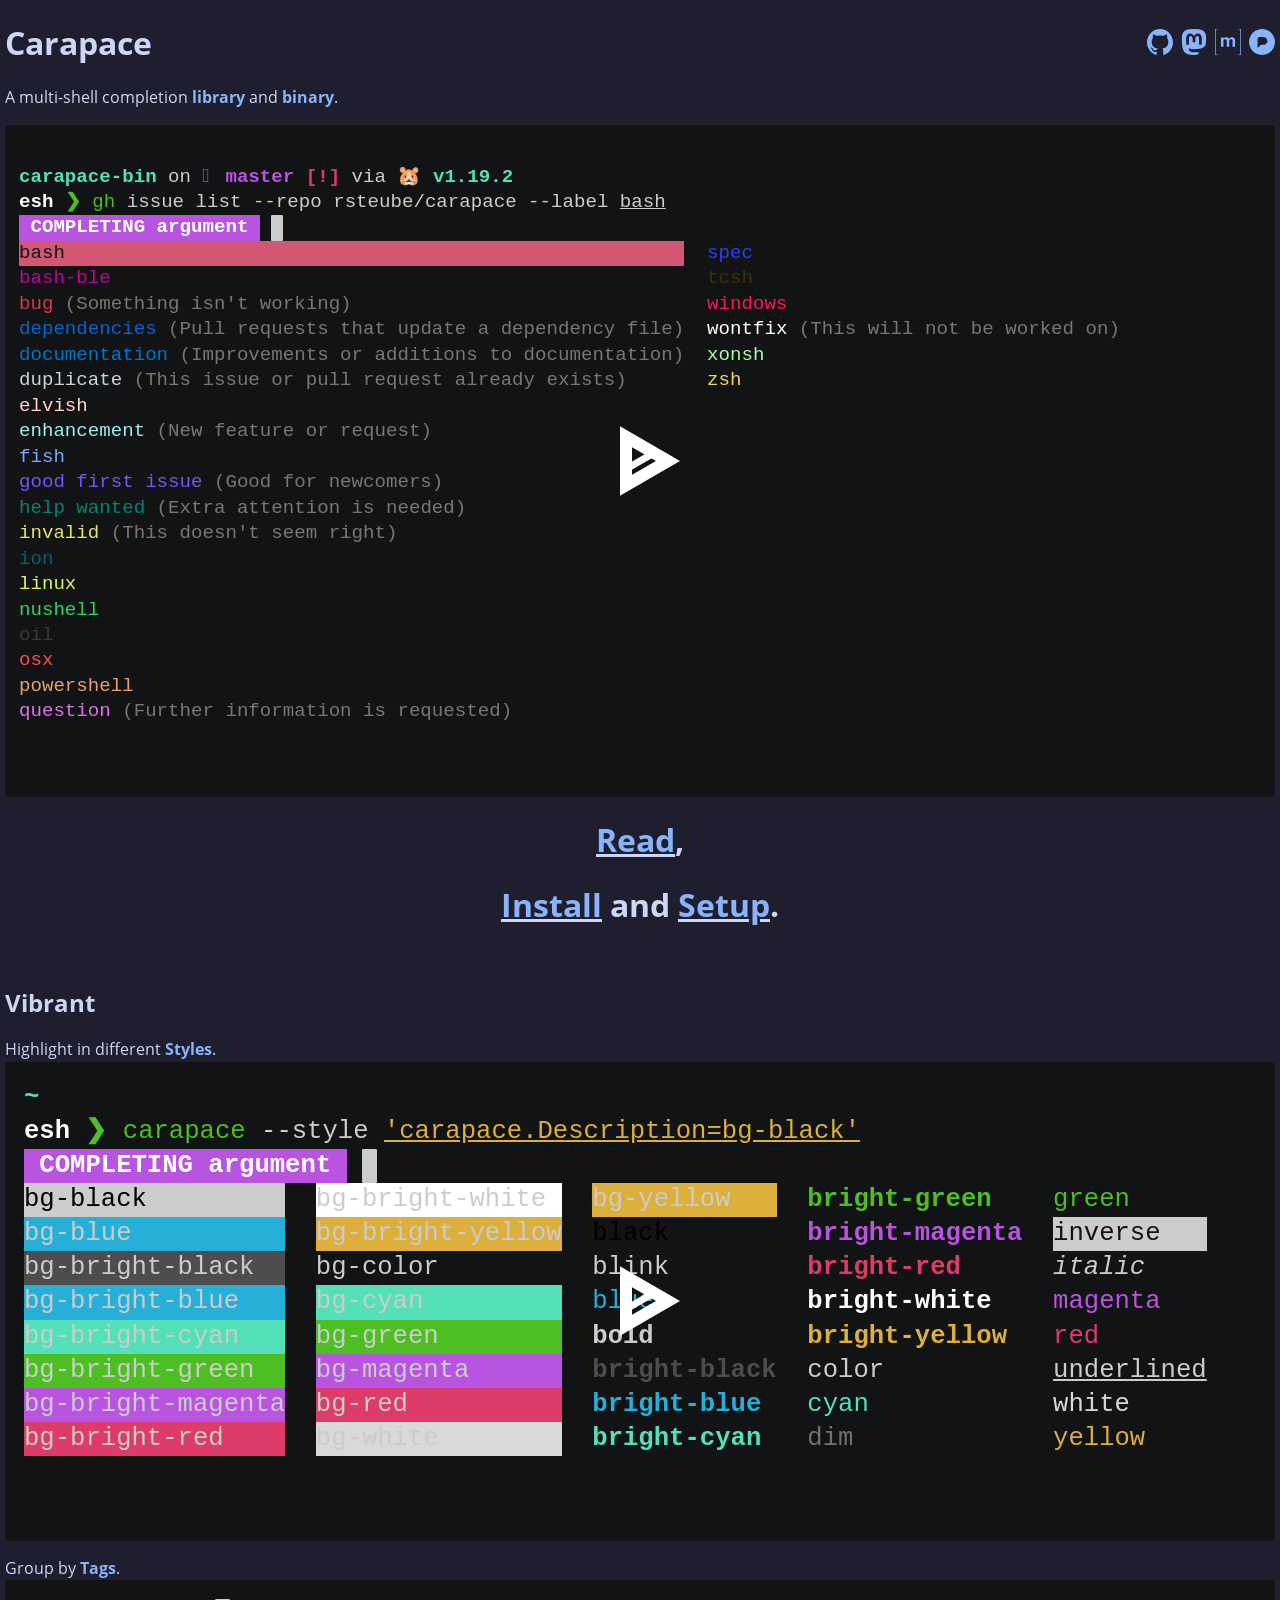
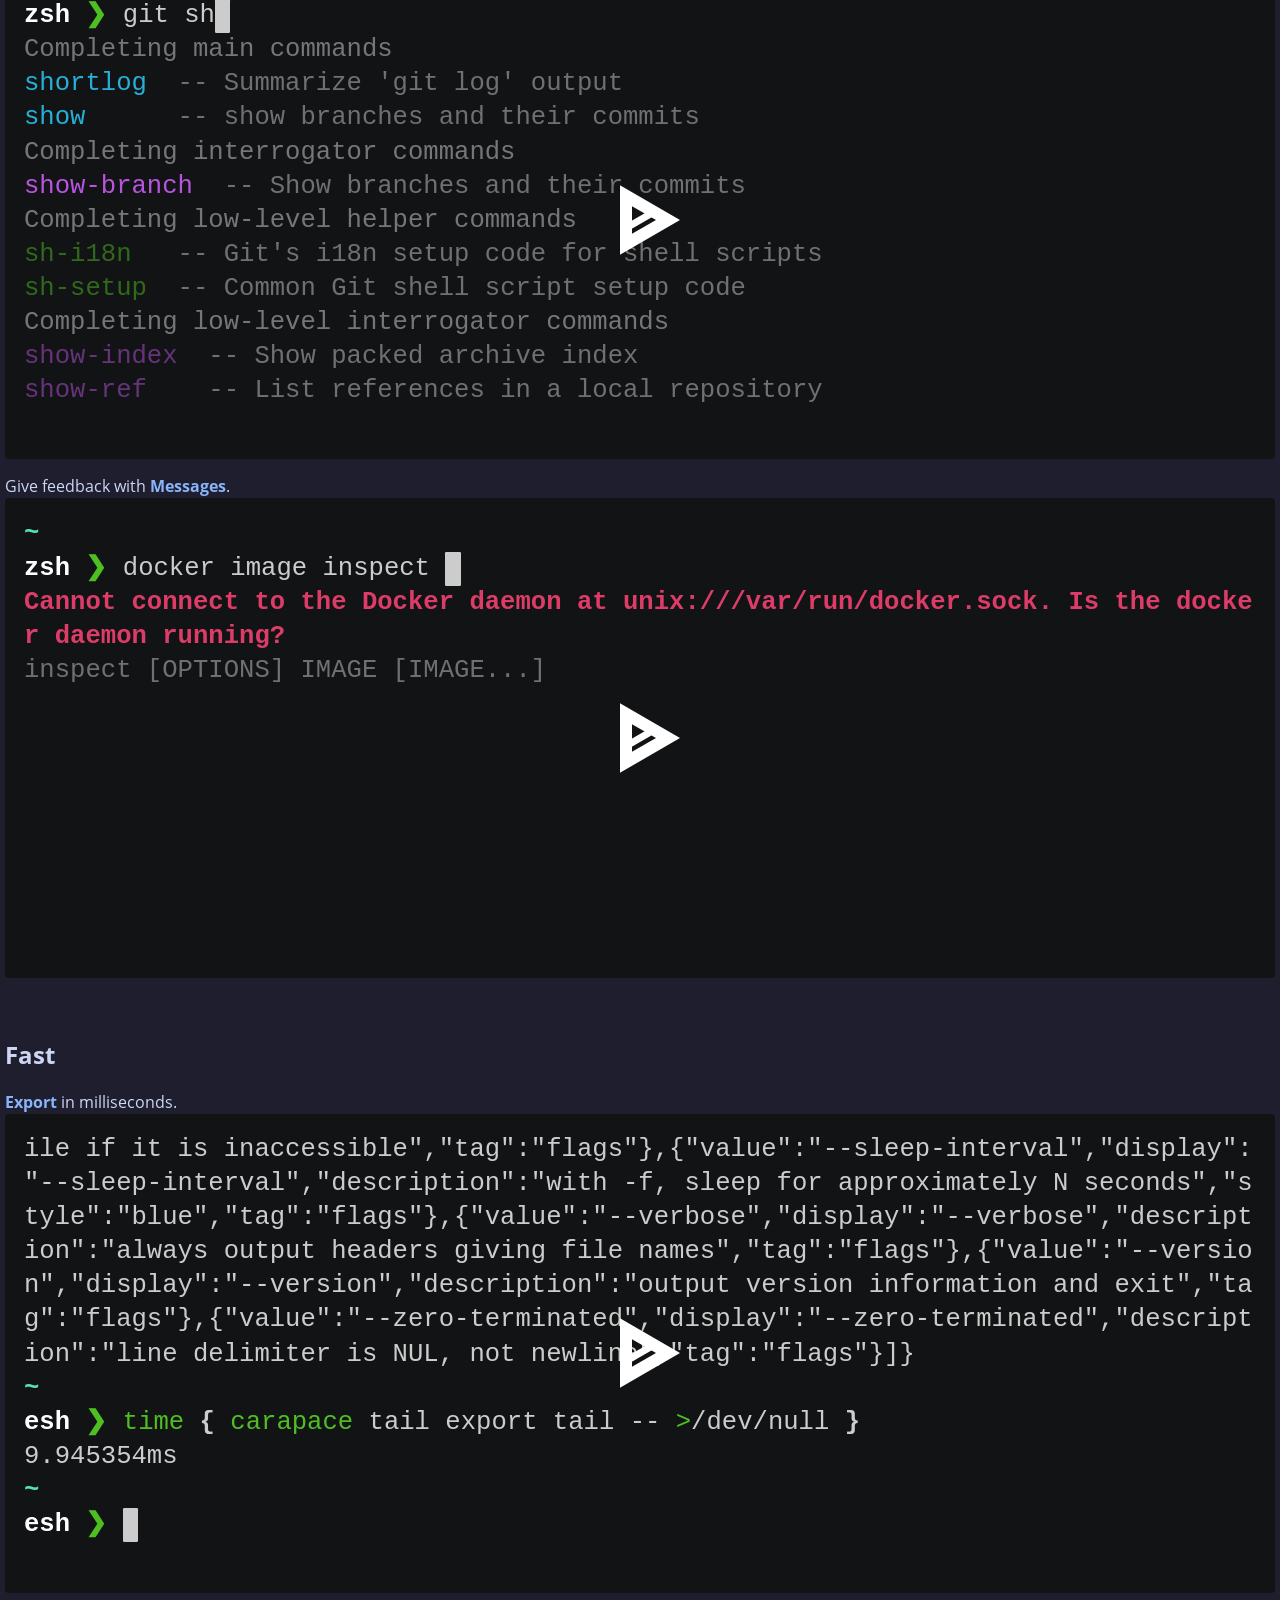
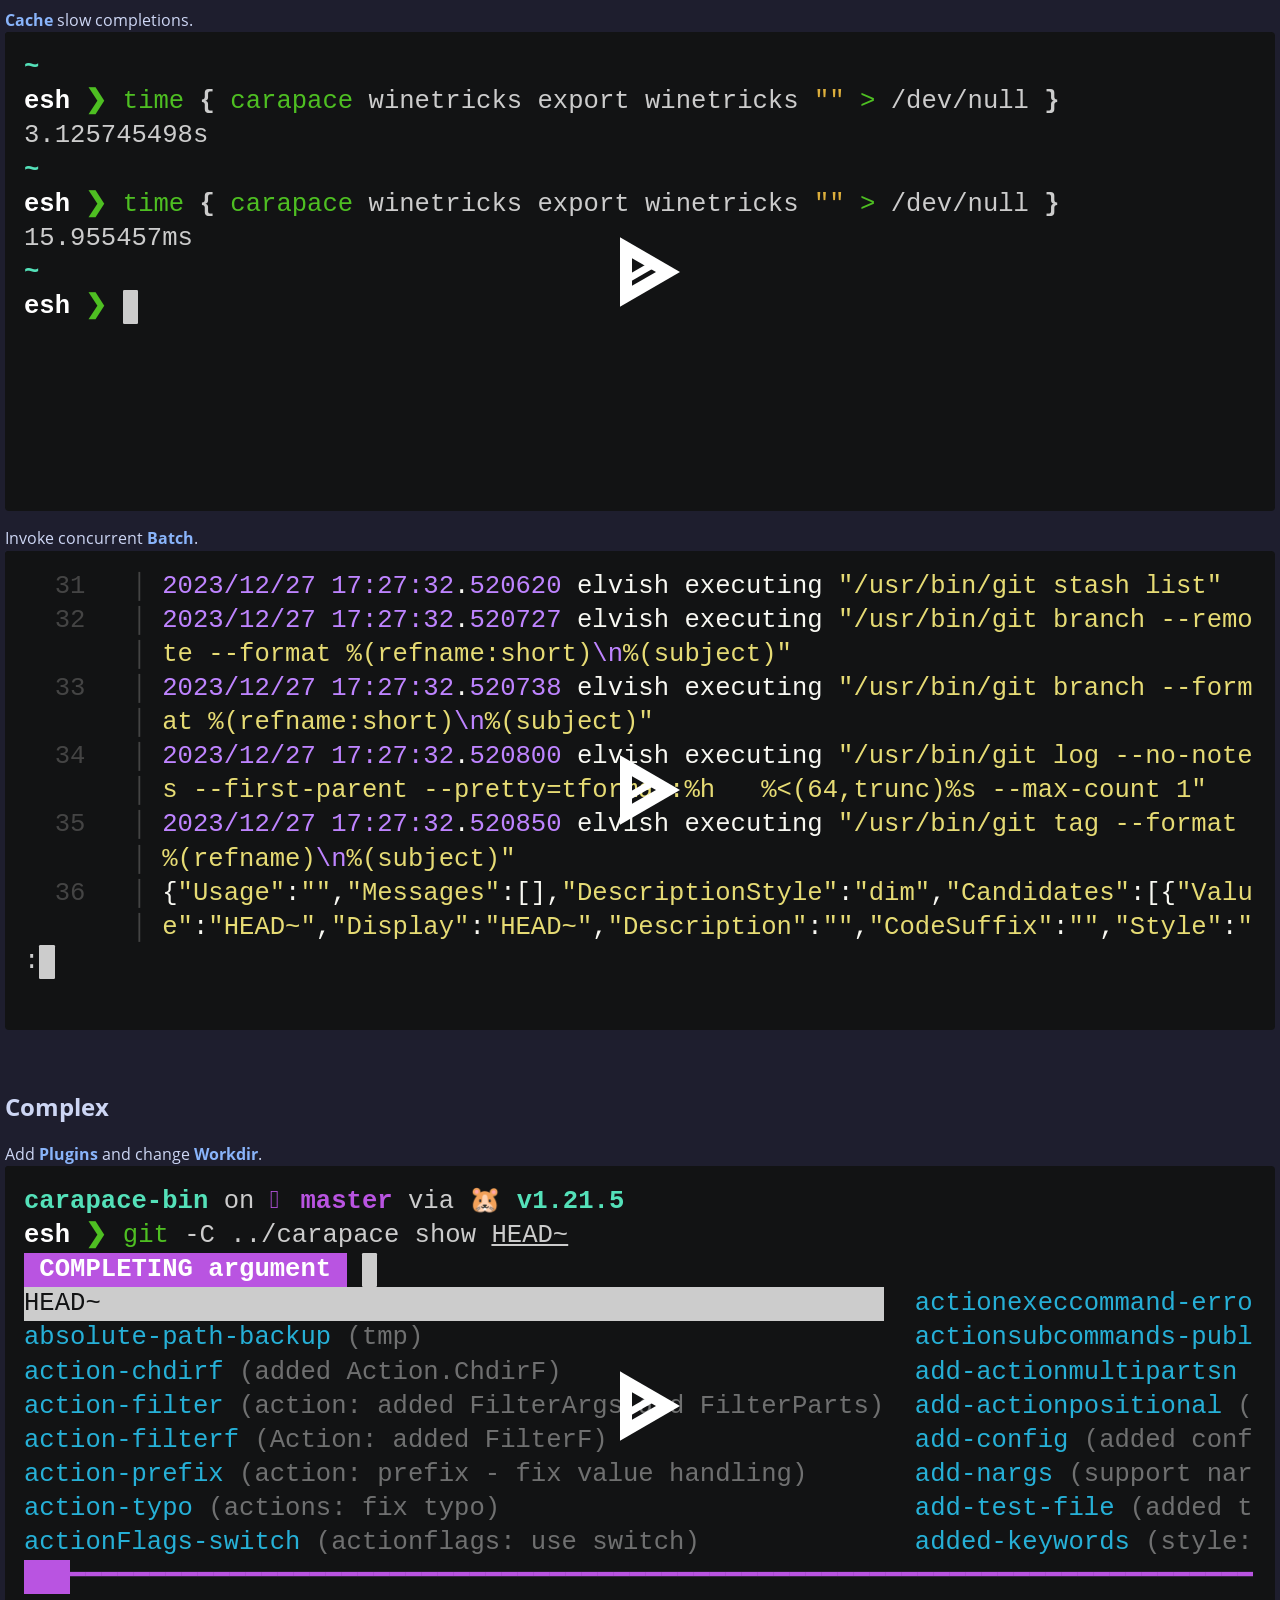
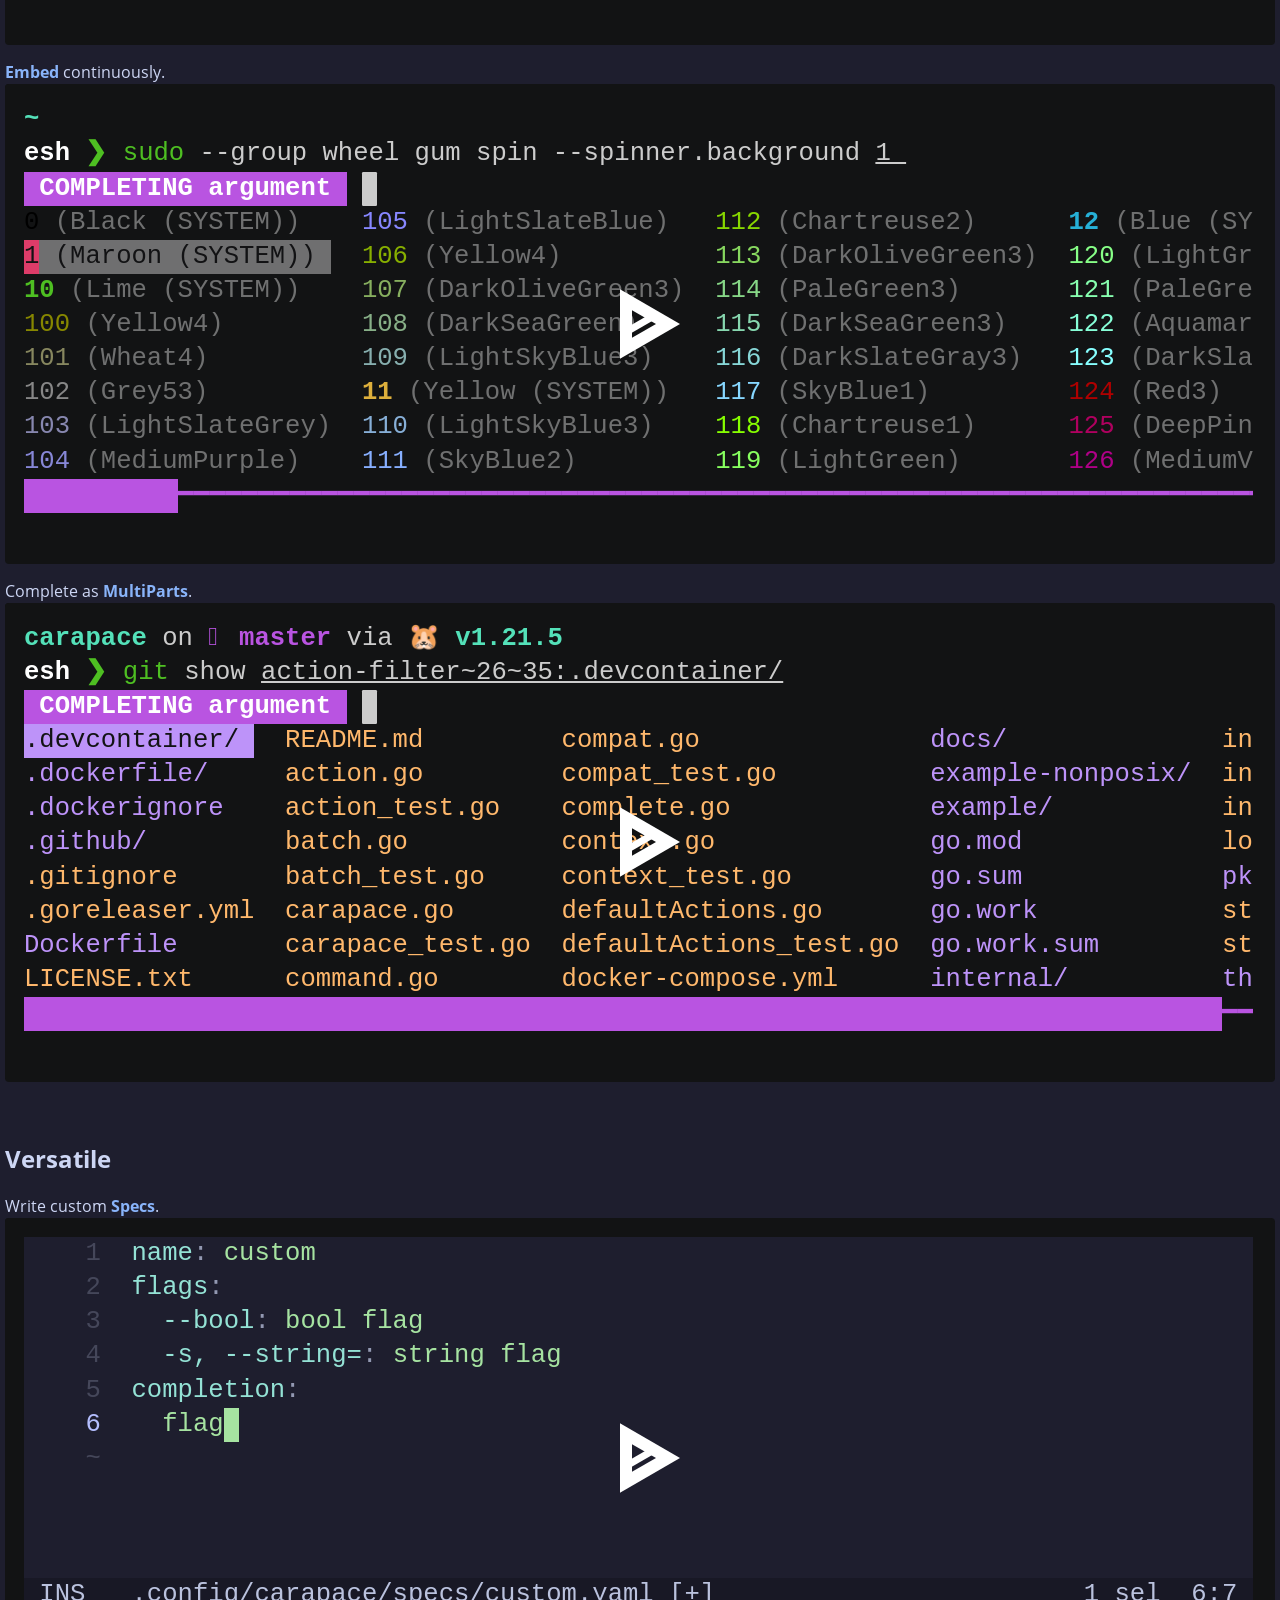
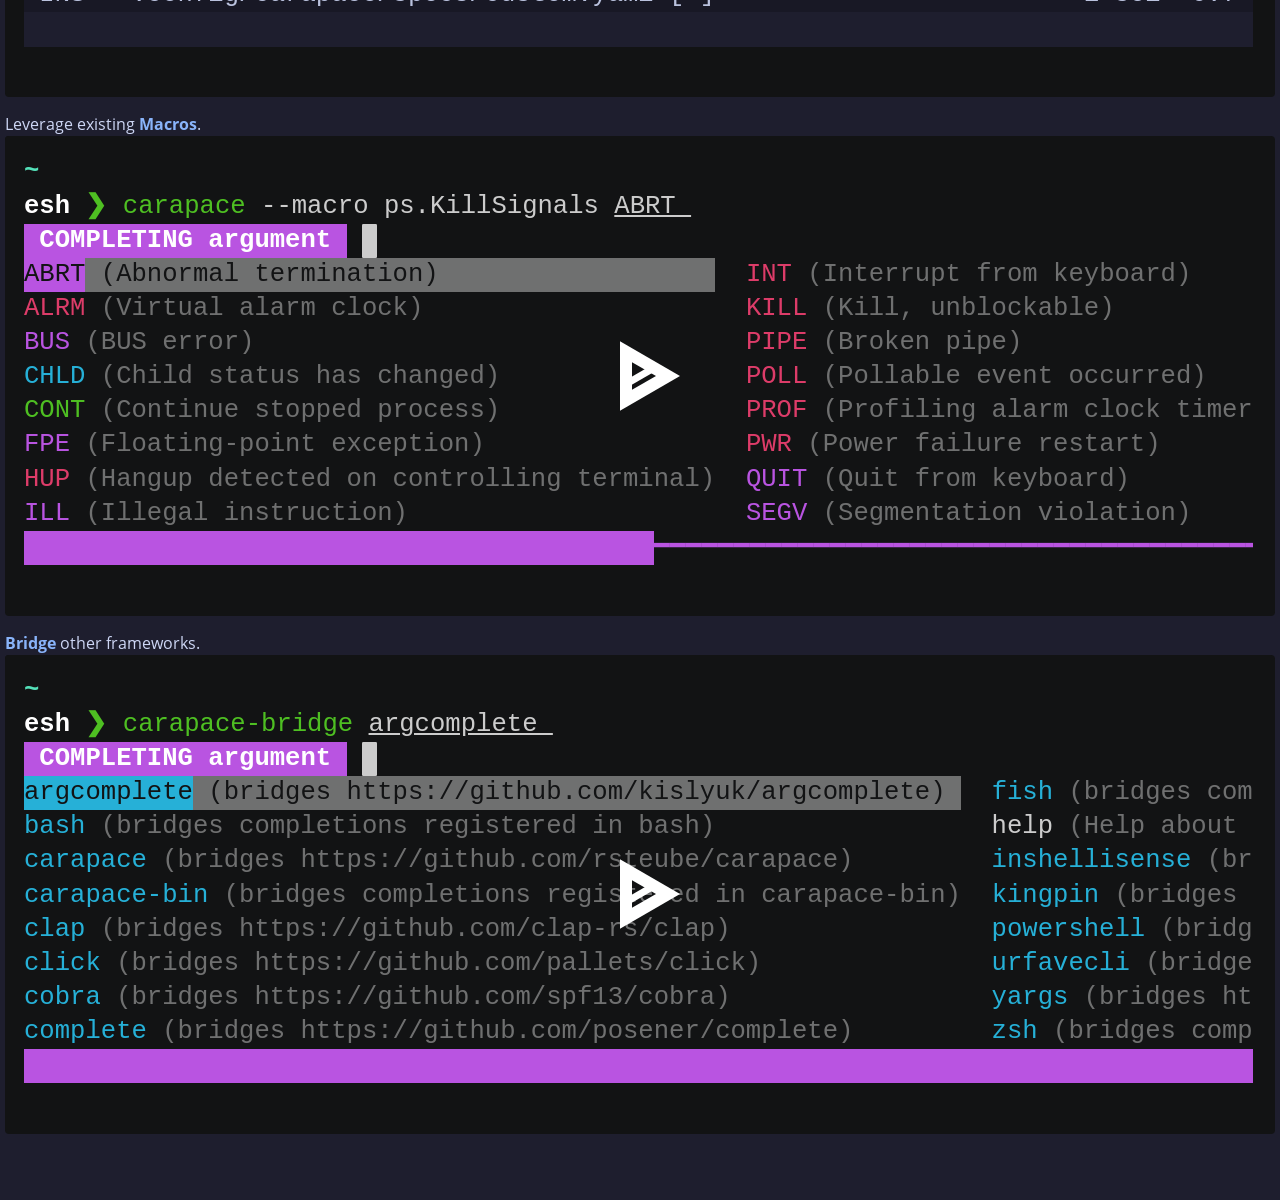
==== index.html @ ec4b100f "initial commit [ci skip]" ====
<!DOCTYPE HTML>
<html lang="en" class="mocha" dir="ltr">
    <head>
        <meta charset="UTF-8">
        <title>Carapace</title>

        
        <meta name="description" content="A multi-shell completion library and binary. Supports Bash, Elvish, Fish, Nushell, Oil, Powershell, Xonsh and Zsh.">
        <meta name="viewport" content="width=device-width, initial-scale=1">
        <meta name="theme-color" content="#ffffff">

        <link rel="shortcut icon" href="favicon.png">
        <link rel="stylesheet" href="css/variables.css">
        <link rel="stylesheet" href="css/general.css">
        <link rel="stylesheet" href="css/chrome.css">

        <!-- Fonts -->
        <link rel="stylesheet" href="fonts/fonts.css">

        <!-- Highlight.js Stylesheets -->
        <link rel="stylesheet" href="highlight.css">
        <link rel="stylesheet" href="tomorrow-night.css">
        <link rel="stylesheet" href="ayu-highlight.css">

        <!-- Custom theme stylesheets -->
        <link rel="stylesheet" href="asciinema/asciinema-player.css">
        <link rel="stylesheet" href="./theme/catppuccin.css">
        <link rel="stylesheet" href="./theme/custom.css">

        <!-- Mastodon verification -->
        <link rel="me" href="https://mastodon.social/@carapace_sh">
    </head>
    <body class="no-js">
    <div id="body-container">
        <!-- Provide site root to javascript -->
        <script>
            var path_to_root = "";
            var default_theme = window.matchMedia("(prefers-color-scheme: dark)").matches ? "mocha" : "mocha";
        </script>

        <!-- Work around some values being stored in localStorage wrapped in quotes -->
        <script>
            try {
                var theme = localStorage.getItem('mdbook-theme');

                if (theme.startsWith('"') && theme.endsWith('"')) {
                    localStorage.setItem('mdbook-theme', theme.slice(1, theme.length - 1));
                }
            } catch (e) { }
        </script>

        <!-- Set the theme before any content is loaded, prevents flash -->
        <script>
            var theme;
            try { theme = localStorage.getItem('mdbook-theme'); } catch(e) { }
            if (theme === null || theme === undefined) { theme = default_theme; }
            var html = document.querySelector('html');
            html.classList.remove('mocha')
            html.classList.add(theme);
            var body = document.querySelector('body');
            body.classList.remove('no-js')
            body.classList.add('js');
        </script>

        <div id="page-wrapper" class="page-wrapper">

            <div class="page">
                                <div id="menu-bar-hover-placeholder"></div>

                <div id="content" class="content">
                    <main>
                        <h1 id="carapace"><a class="header" href="#carapace">Carapace <div style="float:right;"><a href="https://github.com/carapace-sh"><img height="26em" src="icons/github.svg" /></a> <a href="https://mastodon.social/@carapace_sh"><img height="26em" src="icons/mastodon.svg" /></a> <a href="https://matrix.to/#/%23carapace-sh:matrix.org"><img height="26em" src="icons/matrix.svg" /></a> <a href="https://pixelfed.social/carapace_sh"><img height="26em" src="icons/pixelfed.svg" /></a></div></a></h1>
<p>A multi-shell completion <strong><a href="https://github.com/carapace-sh/carapace">library</a></strong> and <strong><a href="https://github.com/carapace-sh/carapace-bin">binary</a></strong>.</p>
<p><img src="./carapace/carapace-bin.cast" alt="108x24@0:38" /></p>
<center><h1 id="read"><a class="header" href="#read"><strong><u><a href="https://pixi.carapace.sh">Read</a></u>,</strong></a></h1></center>
<center><h1 id="install-and-setup"><a class="header" href="#install-and-setup"><strong><u><a href="https://carapace-sh.github.io/carapace-bin/install.html">Install</a></u> and <u><a href="https://carapace-sh.github.io/carapace-bin/setup.html">Setup</a></u>.</strong></a></h1></center>
<h2 id="vibrant"><a class="header" href="#vibrant">Vibrant</a></h2>
<h3 id="highlight-in-different-styles"><a class="header" href="#highlight-in-different-styles">Highlight in different <strong><a href="https://carapace-sh.github.io/carapace/carapace/action/style.html">Styles</a></strong>.</a></h3>
<p><img src="./carapace/style.cast" alt="80x12@0:8" /></p>
<h3 id="group-by-tags"><a class="header" href="#group-by-tags">Group by <strong><a href="https://carapace-sh.github.io/carapace/carapace/action/tag.html">Tags</a></strong>.</a></h3>
<p><img src="./carapace/tag.cast" alt="80x12@0:3" /></p>
<h3 id="give-feedback-with-messages"><a class="header" href="#give-feedback-with-messages">Give feedback with <strong><a href="https://carapace-sh.github.io/carapace/carapace/defaultActions/actionMessage.html">Messages</a></strong>.</a></h3>
<p><img src="./carapace/message.cast" alt="80x12@0:8" /></p>
<h2 id="fast"><a class="header" href="#fast">Fast</a></h2>
<h3 id="export-in-milliseconds"><a class="header" href="#export-in-milliseconds"><strong><a href="https://carapace-sh.github.io/carapace/carapace/export.html">Export</a></strong> in milliseconds.</a></h3>
<p><img src="./carapace/export.cast" alt="80x12@0:20" /></p>
<h3 id="cache-slow-completions"><a class="header" href="#cache-slow-completions"><strong><a href="https://carapace-sh.github.io/carapace/carapace/action/cache.html">Cache</a></strong> slow completions.</a></h3>
<p><img src="./carapace/cache.cast" alt="80x12@0:17" /></p>
<h3 id="invoke-concurrent-batch"><a class="header" href="#invoke-concurrent-batch">Invoke concurrent <strong><a href="https://carapace-sh.github.io/carapace/carapace/batch.html">Batch</a></strong>.</a></h3>
<p><img src="./carapace/batch.cast" alt="80x12@0:22" /></p>
<h2 id="complex"><a class="header" href="#complex">Complex</a></h2>
<h3 id="add-plugins-and-change-workdir"><a class="header" href="#add-plugins-and-change-workdir">Add <strong><a href="https://carapace-sh.github.io/carapace/carapace/gen/preRun.html">Plugins</a></strong> and change <strong><a href="https://carapace-sh.github.io/carapace/carapace/gen/preInvoke.html">Workdir</a></strong>.</a></h3>
<p><img src="./carapace/modify.cast" alt="80x12@0:52" /></p>
<h3 id="embed-continuously"><a class="header" href="#embed-continuously"><strong><a href="https://carapace-sh.github.io/carapace-bin/spec/embed.html">Embed</a></strong> continuously.</a></h3>
<p><img src="./carapace/embedding.cast" alt="80x12@0:16" /></p>
<h3 id="complete-as-multiparts"><a class="header" href="#complete-as-multiparts">Complete as <strong><a href="https://carapace-sh.github.io/carapace/carapace/defaultActions/actionMultiParts.html">MultiParts</a></strong>.</a></h3>
<p><img src="./carapace/multipart.cast" alt="80x12@0:46" /></p>
<h2 id="versatile"><a class="header" href="#versatile">Versatile</a></h2>
<h3 id="write-custom-specs"><a class="header" href="#write-custom-specs">Write custom <strong><a href="https://carapace-sh.github.io/carapace-bin/spec.html">Specs</a></strong>.</a></h3>
<p><img src="./carapace/spec.cast" alt="80x12@0:27" /></p>
<h3 id="leverage-existing-macros"><a class="header" href="#leverage-existing-macros">Leverage existing <strong><a href="https://carapace-sh.github.io/carapace-bin/spec/macros.html">Macros</a></strong>.</a></h3>
<p><img src="./carapace/macros.cast" alt="80x12@0:15" /></p>
<h3 id="bridge-other-frameworks"><a class="header" href="#bridge-other-frameworks"><strong><a href="https://carapace-sh.github.io/carapace-bin/spec/bridge.html">Bridge</a></strong> other frameworks.</a></h3>
<p><img src="./carapace/bridge.cast" alt="80x12@0:3.5" /></p>

                    </main>
                </div>
            </div>
        </div>



        <script src="clipboard.min.js"></script>
        <script src="highlight.js"></script>
        <script src="book.js"></script>

        <!-- Custom JS scripts -->
        <script src="asciinema/asciinema-player.min.js"></script>
        <script src="asciinema/load.js"></script>
    </div>
    </body>
</html>
---- css/general.css ----
/* Base styles and content styles */

@import 'variables.css';

:root {
    /* Browser default font-size is 16px, this way 1 rem = 10px */
    font-size: 62.5%;
    color-scheme: var(--color-scheme);
}

html {
    font-family: "Open Sans", sans-serif;
    color: var(--fg);
    background-color: var(--bg);
    text-size-adjust: none;
    -webkit-text-size-adjust: none;
}

body {
    margin: 0;
    font-size: 1.6rem;
    overflow-x: hidden;
}

code {
    font-family: var(--mono-font) !important;
    font-size: var(--code-font-size);
    direction: ltr !important;
}

/* make long words/inline code not x overflow */
main {
    overflow-wrap: break-word;
}

/* make wide tables scroll if they overflow */
.table-wrapper {
    overflow-x: auto;
}

/* Don't change font size in headers. */
h1 code, h2 code, h3 code, h4 code, h5 code, h6 code {
    font-size: unset;
}

.left { float: left; }
.right { float: right; }
.boring { opacity: 0.6; }
.hide-boring .boring { display: none; }
.hidden { display: none !important; }

h2, h3 { margin-block-start: 2.5em; }
h4, h5 { margin-block-start: 2em; }

.header + .header h3,
.header + .header h4,
.header + .header h5 {
    margin-block-start: 1em;
}

h1:target::before,
h2:target::before,
h3:target::before,
h4:target::before,
h5:target::before,
h6:target::before {
    display: inline-block;
    content: "»";
    margin-inline-start: -30px;
    width: 30px;
}

/* This is broken on Safari as of version 14, but is fixed
   in Safari Technology Preview 117 which I think will be Safari 14.2.
   https://bugs.webkit.org/show_bug.cgi?id=218076
*/
:target {
    /* Safari does not support logical properties */
    scroll-margin-top: calc(var(--menu-bar-height) + 0.5em);
}

.page {
    outline: 0;
    padding: 0 var(--page-padding);
    margin-block-start: calc(0px - var(--menu-bar-height)); /* Compensate for the #menu-bar-hover-placeholder */
}
.page-wrapper {
    box-sizing: border-box;
    background-color: var(--bg);
}
.no-js .page-wrapper,
.js:not(.sidebar-resizing) .page-wrapper {
    transition: margin-left 0.3s ease, transform 0.3s ease; /* Animation: slide away */
}
[dir=rtl] .js:not(.sidebar-resizing) .page-wrapper {
    transition: margin-right 0.3s ease, transform 0.3s ease; /* Animation: slide away */
}

.content {
    overflow-y: auto;
    padding: 0 5px 50px 5px;
}
.content main {
    margin-inline-start: auto;
    margin-inline-end: auto;
    max-width: var(--content-max-width);
}
.content p { line-height: 1.45em; }
.content ol { line-height: 1.45em; }
.content ul { line-height: 1.45em; }
.content a { text-decoration: none; }
.content a:hover { text-decoration: underline; }
.content img, .content video { max-width: 100%; }
.content .header:link,
.content .header:visited {
    color: var(--fg);
}
.content .header:link,
.content .header:visited:hover {
    text-decoration: none;
}

table {
    margin: 0 auto;
    border-collapse: collapse;
}
table td {
    padding: 3px 20px;
    border: 1px var(--table-border-color) solid;
}
table thead {
    background: var(--table-header-bg);
}
table thead td {
    font-weight: 700;
    border: none;
}
table thead th {
    padding: 3px 20px;
}
table thead tr {
    border: 1px var(--table-header-bg) solid;
}
/* Alternate background colors for rows */
table tbody tr:nth-child(2n) {
    background: var(--table-alternate-bg);
}


blockquote {
    margin: 20px 0;
    padding: 0 20px;
    color: var(--fg);
    background-color: var(--quote-bg);
    border-block-start: .1em solid var(--quote-border);
    border-block-end: .1em solid var(--quote-border);
}

.warning {
    margin: 20px;
    padding: 0 20px;
    border-inline-start: 2px solid var(--warning-border);
}

.warning:before {
    position: absolute;
    width: 3rem;
    height: 3rem;
    margin-inline-start: calc(-1.5rem - 21px);
    content: "ⓘ";
    text-align: center;
    background-color: var(--bg);
    color: var(--warning-border);
    font-weight: bold;
    font-size: 2rem;
}

blockquote .warning:before {
    background-color: var(--quote-bg);
}

kbd {
    background-color: var(--table-border-color);
    border-radius: 4px;
    border: solid 1px var(--theme-popup-border);
    box-shadow: inset 0 -1px 0 var(--theme-hover);
    display: inline-block;
    font-size: var(--code-font-size);
    font-family: var(--mono-font);
    line-height: 10px;
    padding: 4px 5px;
    vertical-align: middle;
}

:not(.footnote-definition) + .footnote-definition,
.footnote-definition + :not(.footnote-definition) {
    margin-block-start: 2em;
}
.footnote-definition {
    font-size: 0.9em;
    margin: 0.5em 0;
}
.footnote-definition p {
    display: inline;
}

.tooltiptext {
    position: absolute;
    visibility: hidden;
    color: #fff;
    background-color: #333;
    transform: translateX(-50%); /* Center by moving tooltip 50% of its width left */
    left: -8px; /* Half of the width of the icon */
    top: -35px;
    font-size: 0.8em;
    text-align: center;
    border-radius: 6px;
    padding: 5px 8px;
    margin: 5px;
    z-index: 1000;
}
.tooltipped .tooltiptext {
    visibility: visible;
}

.chapter li.part-title {
    color: var(--sidebar-fg);
    margin: 5px 0px;
    font-weight: bold;
}

.result-no-output {
    font-style: italic;
}
---- css/chrome.css ----
/* CSS for UI elements (a.k.a. chrome) */

@import 'variables.css';

html {
    scrollbar-color: var(--scrollbar) var(--bg);
}
#searchresults a,
.content a:link,
a:visited,
a > .hljs {
    color: var(--links);
}

/*
    body-container is necessary because mobile browsers don't seem to like
    overflow-x on the body tag when there is a <meta name="viewport"> tag.
*/
#body-container {
    /*
        This is used when the sidebar pushes the body content off the side of
        the screen on small screens. Without it, dragging on mobile Safari
        will want to reposition the viewport in a weird way.
    */
    overflow-x: clip;
}

/* Menu Bar */

#menu-bar,
#menu-bar-hover-placeholder {
    z-index: 101;
    margin: auto calc(0px - var(--page-padding));
}
#menu-bar {
    position: relative;
    display: flex;
    flex-wrap: wrap;
    background-color: var(--bg);
    border-block-end-color: var(--bg);
    border-block-end-width: 1px;
    border-block-end-style: solid;
}
#menu-bar.sticky,
.js #menu-bar-hover-placeholder:hover + #menu-bar,
.js #menu-bar:hover,
.js.sidebar-visible #menu-bar {
    position: -webkit-sticky;
    position: sticky;
    top: 0 !important;
}
#menu-bar-hover-placeholder {
    position: sticky;
    position: -webkit-sticky;
    top: 0;
    height: var(--menu-bar-height);
}
#menu-bar.bordered {
    border-block-end-color: var(--table-border-color);
}
#menu-bar i, #menu-bar .icon-button {
    position: relative;
    padding: 0 8px;
    z-index: 10;
    line-height: var(--menu-bar-height);
    cursor: pointer;
    transition: color 0.5s;
}
@media only screen and (max-width: 420px) {
    #menu-bar i, #menu-bar .icon-button {
        padding: 0 5px;
    }
}

.icon-button {
    border: none;
    background: none;
    padding: 0;
    color: inherit;
}
.icon-button i {
    margin: 0;
}

.right-buttons {
    margin: 0 15px;
}
.right-buttons a {
    text-decoration: none;
}

.left-buttons {
    display: flex;
    margin: 0 5px;
}
.no-js .left-buttons button {
    display: none;
}

.menu-title {
    display: inline-block;
    font-weight: 200;
    font-size: 2.4rem;
    line-height: var(--menu-bar-height);
    text-align: center;
    margin: 0;
    flex: 1;
    white-space: nowrap;
    overflow: hidden;
    text-overflow: ellipsis;
}
.js .menu-title {
    cursor: pointer;
}

.menu-bar,
.menu-bar:visited,
.nav-chapters,
.nav-chapters:visited,
.mobile-nav-chapters,
.mobile-nav-chapters:visited,
.menu-bar .icon-button,
.menu-bar a i {
    color: var(--icons);
}

.menu-bar i:hover,
.menu-bar .icon-button:hover,
.nav-chapters:hover,
.mobile-nav-chapters i:hover {
    color: var(--icons-hover);
}

/* Nav Icons */

.nav-chapters {
    font-size: 2.5em;
    text-align: center;
    text-decoration: none;

    position: fixed;
    top: 0;
    bottom: 0;
    margin: 0;
    max-width: 150px;
    min-width: 90px;

    display: flex;
    justify-content: center;
    align-content: center;
    flex-direction: column;

    transition: color 0.5s, background-color 0.5s;
}

.nav-chapters:hover {
    text-decoration: none;
    background-color: var(--theme-hover);
    transition: background-color 0.15s, color 0.15s;
}

.nav-wrapper {
    margin-block-start: 50px;
    display: none;
}

.mobile-nav-chapters {
    font-size: 2.5em;
    text-align: center;
    text-decoration: none;
    width: 90px;
    border-radius: 5px;
    background-color: var(--sidebar-bg);
}

/* Only Firefox supports flow-relative values */
.previous { float: left; }
[dir=rtl] .previous { float: right; }

/* Only Firefox supports flow-relative values */
.next {
    float: right;
    right: var(--page-padding);
}
[dir=rtl] .next {
    float: left;
    right: unset;
    left: var(--page-padding);
}

/* Use the correct buttons for RTL layouts*/
[dir=rtl] .previous i.fa-angle-left:before {content:"\f105";}
[dir=rtl] .next i.fa-angle-right:before { content:"\f104"; }

@media only screen and (max-width: 1080px) {
    .nav-wide-wrapper { display: none; }
    .nav-wrapper { display: block; }
}

/* sidebar-visible */
@media only screen and (max-width: 1380px) {
    #sidebar-toggle-anchor:checked ~ .page-wrapper .nav-wide-wrapper { display: none; }
    #sidebar-toggle-anchor:checked ~ .page-wrapper .nav-wrapper { display: block; }
}

/* Inline code */

:not(pre) > .hljs {
    display: inline;
    padding: 0.1em 0.3em;
    border-radius: 3px;
}

:not(pre):not(a) > .hljs {
    color: var(--inline-code-color);
    overflow-x: initial;
}

a:hover > .hljs {
    text-decoration: underline;
}

pre {
    position: relative;
}
pre > .buttons {
    position: absolute;
    z-index: 100;
    right: 0px;
    top: 2px;
    margin: 0px;
    padding: 2px 0px;

    color: var(--sidebar-fg);
    cursor: pointer;
    visibility: hidden;
    opacity: 0;
    transition: visibility 0.1s linear, opacity 0.1s linear;
}
pre:hover > .buttons {
    visibility: visible;
    opacity: 1
}
pre > .buttons :hover {
    color: var(--sidebar-active);
    border-color: var(--icons-hover);
    background-color: var(--theme-hover);
}
pre > .buttons i {
    margin-inline-start: 8px;
}
pre > .buttons button {
    cursor: inherit;
    margin: 0px 5px;
    padding: 3px 5px;
    font-size: 14px;

    border-style: solid;
    border-width: 1px;
    border-radius: 4px;
    border-color: var(--icons);
    background-color: var(--theme-popup-bg);
    transition: 100ms;
    transition-property: color,border-color,background-color;
    color: var(--icons);
}
@media (pointer: coarse) {
    pre > .buttons button {
        /* On mobile, make it easier to tap buttons. */
        padding: 0.3rem 1rem;
    }

    .sidebar-resize-indicator {
        /* Hide resize indicator on devices with limited accuracy */
        display: none;
    }
}
pre > code {
    display: block;
    padding: 1rem;
}

/* FIXME: ACE editors overlap their buttons because ACE does absolute
   positioning within the code block which breaks padding. The only solution I
   can think of is to move the padding to the outer pre tag (or insert a div
   wrapper), but that would require fixing a whole bunch of CSS rules.
*/
.hljs.ace_editor {
  padding: 0rem 0rem;
}

pre > .result {
    margin-block-start: 10px;
}

/* Search */

#searchresults a {
    text-decoration: none;
}

mark {
    border-radius: 2px;
    padding-block-start: 0;
    padding-block-end: 1px;
    padding-inline-start: 3px;
    padding-inline-end: 3px;
    margin-block-start: 0;
    margin-block-end: -1px;
    margin-inline-start: -3px;
    margin-inline-end: -3px;
    background-color: var(--search-mark-bg);
    transition: background-color 300ms linear;
    cursor: pointer;
}

mark.fade-out {
    background-color: rgba(0,0,0,0) !important;
    cursor: auto;
}

.searchbar-outer {
    margin-inline-start: auto;
    margin-inline-end: auto;
    max-width: var(--content-max-width);
}

#searchbar {
    width: 100%;
    margin-block-start: 5px;
    margin-block-end: 0;
    margin-inline-start: auto;
    margin-inline-end: auto;
    padding: 10px 16px;
    transition: box-shadow 300ms ease-in-out;
    border: 1px solid var(--searchbar-border-color);
    border-radius: 3px;
    background-color: var(--searchbar-bg);
    color: var(--searchbar-fg);
}
#searchbar:focus,
#searchbar.active {
    box-shadow: 0 0 3px var(--searchbar-shadow-color);
}

.searchresults-header {
    font-weight: bold;
    font-size: 1em;
    padding-block-start: 18px;
    padding-block-end: 0;
    padding-inline-start: 5px;
    padding-inline-end: 0;
    color: var(--searchresults-header-fg);
}

.searchresults-outer {
    margin-inline-start: auto;
    margin-inline-end: auto;
    max-width: var(--content-max-width);
    border-block-end: 1px dashed var(--searchresults-border-color);
}

ul#searchresults {
    list-style: none;
    padding-inline-start: 20px;
}
ul#searchresults li {
    margin: 10px 0px;
    padding: 2px;
    border-radius: 2px;
}
ul#searchresults li.focus {
    background-color: var(--searchresults-li-bg);
}
ul#searchresults span.teaser {
    display: block;
    clear: both;
    margin-block-start: 5px;
    margin-block-end: 0;
    margin-inline-start: 20px;
    margin-inline-end: 0;
    font-size: 0.8em;
}
ul#searchresults span.teaser em {
    font-weight: bold;
    font-style: normal;
}

/* Sidebar */

.sidebar {
    position: fixed;
    left: 0;
    top: 0;
    bottom: 0;
    width: var(--sidebar-width);
    font-size: 0.875em;
    box-sizing: border-box;
    -webkit-overflow-scrolling: touch;
    overscroll-behavior-y: contain;
    background-color: var(--sidebar-bg);
    color: var(--sidebar-fg);
}
[dir=rtl] .sidebar { left: unset; right: 0; }
.sidebar-resizing {
    -moz-user-select: none;
    -webkit-user-select: none;
    -ms-user-select: none;
    user-select: none;
}
.no-js .sidebar,
.js:not(.sidebar-resizing) .sidebar {
    transition: transform 0.3s; /* Animation: slide away */
}
.sidebar code {
    line-height: 2em;
}
.sidebar .sidebar-scrollbox {
    overflow-y: auto;
    position: absolute;
    top: 0;
    bottom: 0;
    left: 0;
    right: 0;
    padding: 10px 10px;
}
.sidebar .sidebar-resize-handle {
    position: absolute;
    cursor: col-resize;
    width: 0;
    right: calc(var(--sidebar-resize-indicator-width) * -1);
    top: 0;
    bottom: 0;
    display: flex;
    align-items: center;
}

.sidebar-resize-handle .sidebar-resize-indicator {
    width: 100%;
    height: 12px;
    background-color: var(--icons);
    margin-inline-start: var(--sidebar-resize-indicator-space);
}

[dir=rtl] .sidebar .sidebar-resize-handle {
    left: calc(var(--sidebar-resize-indicator-width) * -1);
    right: unset;
}
.js .sidebar .sidebar-resize-handle {
    cursor: col-resize;
    width: calc(var(--sidebar-resize-indicator-width) - var(--sidebar-resize-indicator-space));
}
/* sidebar-hidden */
#sidebar-toggle-anchor:not(:checked) ~ .sidebar {
    transform: translateX(calc(0px - var(--sidebar-width) - var(--sidebar-resize-indicator-width)));
    z-index: -1;
}
[dir=rtl] #sidebar-toggle-anchor:not(:checked) ~ .sidebar {
    transform: translateX(calc(var(--sidebar-width) + var(--sidebar-resize-indicator-width)));
}
.sidebar::-webkit-scrollbar {
    background: var(--sidebar-bg);
}
.sidebar::-webkit-scrollbar-thumb {
    background: var(--scrollbar);
}

/* sidebar-visible */
#sidebar-toggle-anchor:checked ~ .page-wrapper {
    transform: translateX(calc(var(--sidebar-width) + var(--sidebar-resize-indicator-width)));
}
[dir=rtl] #sidebar-toggle-anchor:checked ~ .page-wrapper {
    transform: translateX(calc(0px - var(--sidebar-width) - var(--sidebar-resize-indicator-width)));
}
@media only screen and (min-width: 620px) {
    #sidebar-toggle-anchor:checked ~ .page-wrapper {
        transform: none;
        margin-inline-start: calc(var(--sidebar-width) + var(--sidebar-resize-indicator-width));
    }
    [dir=rtl] #sidebar-toggle-anchor:checked ~ .page-wrapper {
        transform: none;
    }
}

.chapter {
    list-style: none outside none;
    padding-inline-start: 0;
    line-height: 2.2em;
}

.chapter ol {
    width: 100%;
}

.chapter li {
    display: flex;
    color: var(--sidebar-non-existant);
}
.chapter li a {
    display: block;
    padding: 0;
    text-decoration: none;
    color: var(--sidebar-fg);
}

.chapter li a:hover {
    color: var(--sidebar-active);
}

.chapter li a.active {
    color: var(--sidebar-active);
}

.chapter li > a.toggle {
    cursor: pointer;
    display: block;
    margin-inline-start: auto;
    padding: 0 10px;
    user-select: none;
    opacity: 0.68;
}

.chapter li > a.toggle div {
    transition: transform 0.5s;
}

/* collapse the section */
.chapter li:not(.expanded) + li > ol {
    display: none;
}

.chapter li.chapter-item {
    line-height: 1.5em;
    margin-block-start: 0.6em;
}

.chapter li.expanded > a.toggle div {
    transform: rotate(90deg);
}

.spacer {
    width: 100%;
    height: 3px;
    margin: 5px 0px;
}
.chapter .spacer {
    background-color: var(--sidebar-spacer);
}

@media (-moz-touch-enabled: 1), (pointer: coarse) {
    .chapter li a { padding: 5px 0; }
    .spacer { margin: 10px 0; }
}

.section {
    list-style: none outside none;
    padding-inline-start: 20px;
    line-height: 1.9em;
}

/* Theme Menu Popup */

.theme-popup {
    position: absolute;
    left: 10px;
    top: var(--menu-bar-height);
    z-index: 1000;
    border-radius: 4px;
    font-size: 0.7em;
    color: var(--fg);
    background: var(--theme-popup-bg);
    border: 1px solid var(--theme-popup-border);
    margin: 0;
    padding: 0;
    list-style: none;
    display: none;
    /* Don't let the children's background extend past the rounded corners. */
    overflow: hidden;
}
[dir=rtl] .theme-popup { left: unset;  right: 10px; }
.theme-popup .default {
    color: var(--icons);
}
.theme-popup .theme {
    width: 100%;
    border: 0;
    margin: 0;
    padding: 2px 20px;
    line-height: 25px;
    white-space: nowrap;
    text-align: start;
    cursor: pointer;
    color: inherit;
    background: inherit;
    font-size: inherit;
}
.theme-popup .theme:hover {
    background-color: var(--theme-hover);
}

.theme-selected::before {
    display: inline-block;
    content: "✓";
    margin-inline-start: -14px;
    width: 14px;
}
---- fonts/fonts.css ----
/* Open Sans is licensed under the Apache License, Version 2.0. See http://www.apache.org/licenses/LICENSE-2.0 */
/* Source Code Pro is under the Open Font License. See https://scripts.sil.org/cms/scripts/page.php?site_id=nrsi&id=OFL */

/* open-sans-300 - latin_vietnamese_latin-ext_greek-ext_greek_cyrillic-ext_cyrillic */
@font-face {
  font-family: 'Open Sans';
  font-style: normal;
  font-weight: 300;
  src: local('Open Sans Light'), local('OpenSans-Light'),
       url('open-sans-v17-all-charsets-300.woff2') format('woff2');
}

/* open-sans-300italic - latin_vietnamese_latin-ext_greek-ext_greek_cyrillic-ext_cyrillic */
@font-face {
  font-family: 'Open Sans';
  font-style: italic;
  font-weight: 300;
  src: local('Open Sans Light Italic'), local('OpenSans-LightItalic'),
       url('open-sans-v17-all-charsets-300italic.woff2') format('woff2');
}

/* open-sans-regular - latin_vietnamese_latin-ext_greek-ext_greek_cyrillic-ext_cyrillic */
@font-face {
  font-family: 'Open Sans';
  font-style: normal;
  font-weight: 400;
  src: local('Open Sans Regular'), local('OpenSans-Regular'),
       url('open-sans-v17-all-charsets-regular.woff2') format('woff2');
}

/* open-sans-italic - latin_vietnamese_latin-ext_greek-ext_greek_cyrillic-ext_cyrillic */
@font-face {
  font-family: 'Open Sans';
  font-style: italic;
  font-weight: 400;
  src: local('Open Sans Italic'), local('OpenSans-Italic'),
       url('open-sans-v17-all-charsets-italic.woff2') format('woff2');
}

/* open-sans-600 - latin_vietnamese_latin-ext_greek-ext_greek_cyrillic-ext_cyrillic */
@font-face {
  font-family: 'Open Sans';
  font-style: normal;
  font-weight: 600;
  src: local('Open Sans SemiBold'), local('OpenSans-SemiBold'),
       url('open-sans-v17-all-charsets-600.woff2') format('woff2');
}

/* open-sans-600italic - latin_vietnamese_latin-ext_greek-ext_greek_cyrillic-ext_cyrillic */
@font-face {
  font-family: 'Open Sans';
  font-style: italic;
  font-weight: 600;
  src: local('Open Sans SemiBold Italic'), local('OpenSans-SemiBoldItalic'),
       url('open-sans-v17-all-charsets-600italic.woff2') format('woff2');
}

/* open-sans-700 - latin_vietnamese_latin-ext_greek-ext_greek_cyrillic-ext_cyrillic */
@font-face {
  font-family: 'Open Sans';
  font-style: normal;
  font-weight: 700;
  src: local('Open Sans Bold'), local('OpenSans-Bold'),
       url('open-sans-v17-all-charsets-700.woff2') format('woff2');
}

/* open-sans-700italic - latin_vietnamese_latin-ext_greek-ext_greek_cyrillic-ext_cyrillic */
@font-face {
  font-family: 'Open Sans';
  font-style: italic;
  font-weight: 700;
  src: local('Open Sans Bold Italic'), local('OpenSans-BoldItalic'),
       url('open-sans-v17-all-charsets-700italic.woff2') format('woff2');
}

/* open-sans-800 - latin_vietnamese_latin-ext_greek-ext_greek_cyrillic-ext_cyrillic */
@font-face {
  font-family: 'Open Sans';
  font-style: normal;
  font-weight: 800;
  src: local('Open Sans ExtraBold'), local('OpenSans-ExtraBold'),
       url('open-sans-v17-all-charsets-800.woff2') format('woff2');
}

/* open-sans-800italic - latin_vietnamese_latin-ext_greek-ext_greek_cyrillic-ext_cyrillic */
@font-face {
  font-family: 'Open Sans';
  font-style: italic;
  font-weight: 800;
  src: local('Open Sans ExtraBold Italic'), local('OpenSans-ExtraBoldItalic'),
       url('open-sans-v17-all-charsets-800italic.woff2') format('woff2');
}

/* source-code-pro-500 - latin_vietnamese_latin-ext_greek_cyrillic-ext_cyrillic */
@font-face {
  font-family: 'Source Code Pro';
  font-style: normal;
  font-weight: 500;
  src: url('source-code-pro-v11-all-charsets-500.woff2') format('woff2');
}
---- ayu-highlight.css ----
/*
Based off of the Ayu theme
Original by Dempfi (https://github.com/dempfi/ayu)
*/

.hljs {
  display: block;
  overflow-x: auto;
  background: #191f26;
  color: #e6e1cf;
}

.hljs-comment,
.hljs-quote {
  color: #5c6773;
  font-style: italic;
}

.hljs-variable,
.hljs-template-variable,
.hljs-attribute,
.hljs-attr,
.hljs-regexp,
.hljs-link,
.hljs-selector-id,
.hljs-selector-class {
  color: #ff7733;
}

.hljs-number,
.hljs-meta,
.hljs-builtin-name,
.hljs-literal,
.hljs-type,
.hljs-params {
  color: #ffee99;
}

.hljs-string,
.hljs-bullet {
  color: #b8cc52;
}

.hljs-title,
.hljs-built_in,
.hljs-section {
  color: #ffb454;
}

.hljs-keyword,
.hljs-selector-tag,
.hljs-symbol {
  color: #ff7733;
}

.hljs-name {
    color: #36a3d9;
}

.hljs-tag {
    color: #00568d;
}

.hljs-emphasis {
  font-style: italic;
}

.hljs-strong {
  font-weight: bold;
}

.hljs-addition {
  color: #91b362;
}

.hljs-deletion {
  color: #d96c75;
}
---- asciinema/asciinema-player.css ----
div.ap-wrapper {
  outline: none;
  height: 100%;
  display: flex;
  justify-content: center;
}
div.ap-wrapper .title-bar {
  display: none;
  top: -78px;
  transition: top 0.15s linear;
  position: absolute;
  left: 0;
  right: 0;
  box-sizing: content-box;
  font-size: 20px;
  line-height: 1em;
  padding: 15px;
  font-family: sans-serif;
  color: white;
  background-color: rgba(0, 0, 0, 0.8);
}
div.ap-wrapper .title-bar img {
  vertical-align: middle;
  height: 48px;
  margin-right: 16px;
}
div.ap-wrapper .title-bar a {
  color: white;
  text-decoration: underline;
}
div.ap-wrapper .title-bar a:hover {
  text-decoration: none;
}
div.ap-wrapper:fullscreen {
  background-color: #000;
  width: 100%;
  align-items: center;
}
div.ap-wrapper:fullscreen div.ap-player {
  position: static;
}
div.ap-wrapper:fullscreen .title-bar {
  display: initial;
}
div.ap-wrapper:fullscreen.hud .title-bar {
  top: 0;
}
div.ap-wrapper div.ap-player {
  text-align: left;
  display: inline-block;
  padding: 0px;
  position: relative;
  box-sizing: content-box;
  overflow: hidden;
  max-width: 100%;
  border-radius: 4px;
  font-size: 15px;
}
pre.ap-terminal {
  box-sizing: content-box;
  overflow: hidden;
  padding: 0;
  margin: 0px;
  display: block;
  white-space: pre;
  word-wrap: normal;
  word-break: normal;
  border-radius: 0;
  border-style: solid;
  cursor: text;
  border-width: 0.75em;
  font-family: Consolas, Menlo, 'Bitstream Vera Sans Mono', monospace, 'Powerline Symbols';
  font-variant-ligatures: none;
}
pre.ap-terminal .ap-line {
  letter-spacing: normal;
  overflow: hidden;
}
pre.ap-terminal .ap-line span {
  padding: 0;
  display: inline-block;
  height: 100%;
}
pre.ap-terminal .ap-line {
  display: block;
  width: 200%;
}
pre.ap-terminal .ap-line .ap-cursor-a {
  display: inline-block;
}
pre.ap-terminal .ap-line .ap-cursor-b {
  display: none;
  border-radius: 0.05em;
}
pre.ap-terminal .ap-line .ap-blink {
  visibility: hidden;
}
pre.ap-terminal.ap-cursor .ap-line .ap-cursor-a {
  display: none;
}
pre.ap-terminal.ap-cursor .ap-line .ap-cursor-b {
  display: inline-block;
}
pre.ap-terminal.ap-blink .ap-line .ap-blink {
  visibility: visible;
}
pre.ap-terminal .ap-bright {
  font-weight: bold;
}
pre.ap-terminal .ap-faint {
  opacity: 0.5;
}
pre.ap-terminal .ap-underline {
  text-decoration: underline;
}
pre.ap-terminal .ap-italic {
  font-style: italic;
}
pre.ap-terminal .ap-strikethrough {
  text-decoration: line-through;
}
div.ap-player div.ap-control-bar {
  width: 100%;
  height: 32px;
  display: flex;
  justify-content: space-between;
  align-items: stretch;
  background: linear-gradient(to bottom, rgba(0, 0, 0, 0.5) 0%, #000000 25%, #000000 100%);
  color: #bbb;
  box-sizing: content-box;
  line-height: 1;
  position: absolute;
  bottom: 0;
  left: 0;
  opacity: 0;
  transition: opacity 0.15s linear;
  user-select: none;
  z-index: 30;
}
div.ap-player div.ap-control-bar * {
  box-sizing: inherit;
  font-size: 0;
  font-family: Helvetica, Arial, sans-serif;
  font-weight: bold;
}
div.ap-control-bar svg.ap-icon path {
  fill: #bbb;
}
div.ap-control-bar span.ap-playback-button {
  display: block;
  flex: 0 0 auto;
  cursor: pointer;
  height: 12px;
  width: 12px;
  padding: 10px;
}
div.ap-control-bar span.ap-playback-button svg {
  height: 12px;
  width: 12px;
}
div.ap-control-bar span.ap-timer {
  display: block;
  flex: 0 0 auto;
  min-width: 50px;
  margin: 0 10px;
  height: 100%;
  text-align: center;
  font-size: 11px;
  line-height: 34px;
  cursor: default;
}
div.ap-control-bar span.ap-timer span {
  display: inline-block;
  font-size: inherit;
}
div.ap-control-bar span.ap-timer .ap-time-remaining {
  display: none;
}
div.ap-control-bar span.ap-timer:hover .ap-time-elapsed {
  display: none;
}
div.ap-control-bar span.ap-timer:hover .ap-time-remaining {
  display: inline;
}
div.ap-control-bar .ap-progressbar {
  display: block;
  flex: 1 1 auto;
  height: 100%;
  padding: 0 10px;
}
div.ap-control-bar .ap-progressbar .ap-bar {
  display: block;
  position: relative;
  cursor: default;
  height: 100%;
  font-size: 0;
}
div.ap-control-bar .ap-progressbar .ap-bar .ap-gutter {
  display: block;
  position: absolute;
  top: 15px;
  left: 0;
  right: 0;
  height: 3px;
  background-color: #333;
}
div.ap-control-bar .ap-progressbar .ap-bar .ap-gutter .ap-gutter-fill {
  display: inline-block;
  height: 100%;
  background-color: #bbb;
  border-radius: 3px;
  z-index: 10;
}
div.ap-control-bar.ap-seekable .ap-progressbar .ap-bar {
  cursor: pointer;
}
div.ap-control-bar .ap-fullscreen-button {
  display: block;
  flex: 0 0 auto;
  width: 14px;
  height: 14px;
  padding: 9px;
  cursor: pointer;
}
div.ap-control-bar .ap-fullscreen-button svg {
  width: 14px;
  height: 14px;
}
div.ap-control-bar .ap-fullscreen-button svg:first-child {
  display: inline;
}
div.ap-control-bar .ap-fullscreen-button svg:last-child {
  display: none;
}
div.ap-wrapper.ap-hud .ap-control-bar {
  opacity: 1;
}
div.ap-wrapper:fullscreen .ap-fullscreen-button svg:first-child {
  display: none;
}
div.ap-wrapper:fullscreen .ap-fullscreen-button svg:last-child {
  display: inline;
}
span.ap-progressbar span.ap-marker-container {
  display: block;
  top: 0;
  bottom: 0;
  width: 21px;
  position: absolute;
  margin-left: -10px;
  z-index: 9;
}
span.ap-marker-container span.ap-marker {
  display: block;
  top: 13px;
  bottom: 12px;
  left: 7px;
  right: 7px;
  background-color: #555;
  position: absolute;
  transition: top 0.1s, bottom 0.1s, left 0.1s, right 0.1s, background-color 0.1s;
  border-radius: 50%;
}
span.ap-marker-container span.ap-marker.ap-marker-past {
  background-color: #bbb;
}
span.ap-marker-container span.ap-marker:hover,
span.ap-marker-container:hover span.ap-marker {
  background-color: #bbb;
  top: 11px;
  bottom: 10px;
  left: 5px;
  right: 5px;
}
span.ap-marker-container span.ap-marker-tooltip {
  visibility: hidden;
  background-color: #333;
  color: #bbb;
  text-align: center;
  padding: 2px 8px 0px 8px;
  border-radius: 4px;
  position: absolute;
  z-index: 1;
  white-space: nowrap;
  /* Prevents the text from wrapping and makes sure the tooltip width adapts to the text length */
  font-size: 11px;
  line-height: 2em;
  bottom: 100%;
  left: 50%;
  transform: translateX(-50%);
}
span.ap-marker-container:hover span.ap-marker-tooltip {
  visibility: visible;
}
.ap-player .ap-overlay {
  z-index: 10;
  background-repeat: no-repeat;
  background-position: center;
  position: absolute;
  top: 0;
  left: 0;
  right: 0;
  bottom: 0;
  display: flex;
  justify-content: center;
  align-items: center;
}
.ap-player .ap-overlay-start {
  cursor: pointer;
}
.ap-player .ap-overlay-start .ap-play-button {
  font-size: 0px;
  position: absolute;
  left: 0;
  top: 0;
  right: 0;
  bottom: 0;
  text-align: center;
  color: white;
  height: 80px;
  max-height: 66%;
  margin: auto;
}
.ap-player .ap-overlay-start .ap-play-button div {
  height: 100%;
}
.ap-player .ap-overlay-start .ap-play-button div span {
  height: 100%;
  display: block;
}
.ap-player .ap-overlay-start .ap-play-button div span svg {
  height: 100%;
}
.ap-player .ap-overlay-loading .ap-loader {
  width: 48px;
  height: 48px;
  border-radius: 50%;
  display: inline-block;
  position: relative;
  border: 10px solid;
  border-color: rgba(255, 255, 255, 0.15) rgba(255, 255, 255, 0.25) rgba(255, 255, 255, 0.35) rgba(255, 255, 255, 0.5);
  box-sizing: border-box;
  animation: ap-loader-rotation 1s linear infinite;
}
.ap-player .ap-overlay-offline span {
  font-family: Consolas, Menlo, 'Bitstream Vera Sans Mono', monospace, 'Powerline Symbols';
  font-variant-ligatures: none;
  font-size: 2em;
}
.ap-player .ap-overlay-offline span .ap-line {
  letter-spacing: normal;
  overflow: hidden;
}
.ap-player .ap-overlay-offline span .ap-line span {
  padding: 0;
  display: inline-block;
  height: 100%;
}
.ap-player .ap-overlay-error span {
  font-size: 8em;
}
@keyframes ap-loader-rotation {
  0% {
    transform: rotate(0deg);
  }
  100% {
    transform: rotate(360deg);
  }
}
.ap-terminal .fg-16 {
  color: #000000;
}
.ap-terminal .bg-16 {
  background-color: #000000;
}
.ap-terminal .fg-17 {
  color: #00005f;
}
.ap-terminal .bg-17 {
  background-color: #00005f;
}
.ap-terminal .fg-18 {
  color: #000087;
}
.ap-terminal .bg-18 {
  background-color: #000087;
}
.ap-terminal .fg-19 {
  color: #0000af;
}
.ap-terminal .bg-19 {
  background-color: #0000af;
}
.ap-terminal .fg-20 {
  color: #0000d7;
}
.ap-terminal .bg-20 {
  background-color: #0000d7;
}
.ap-terminal .fg-21 {
  color: #0000ff;
}
.ap-terminal .bg-21 {
  background-color: #0000ff;
}
.ap-terminal .fg-22 {
  color: #005f00;
}
.ap-terminal .bg-22 {
  background-color: #005f00;
}
.ap-terminal .fg-23 {
  color: #005f5f;
}
.ap-terminal .bg-23 {
  background-color: #005f5f;
}
.ap-terminal .fg-24 {
  color: #005f87;
}
.ap-terminal .bg-24 {
  background-color: #005f87;
}
.ap-terminal .fg-25 {
  color: #005faf;
}
.ap-terminal .bg-25 {
  background-color: #005faf;
}
.ap-terminal .fg-26 {
  color: #005fd7;
}
.ap-terminal .bg-26 {
  background-color: #005fd7;
}
.ap-terminal .fg-27 {
  color: #005fff;
}
.ap-terminal .bg-27 {
  background-color: #005fff;
}
.ap-terminal .fg-28 {
  color: #008700;
}
.ap-terminal .bg-28 {
  background-color: #008700;
}
.ap-terminal .fg-29 {
  color: #00875f;
}
.ap-terminal .bg-29 {
  background-color: #00875f;
}
.ap-terminal .fg-30 {
  color: #008787;
}
.ap-terminal .bg-30 {
  background-color: #008787;
}
.ap-terminal .fg-31 {
  color: #0087af;
}
.ap-terminal .bg-31 {
  background-color: #0087af;
}
.ap-terminal .fg-32 {
  color: #0087d7;
}
.ap-terminal .bg-32 {
  background-color: #0087d7;
}
.ap-terminal .fg-33 {
  color: #0087ff;
}
.ap-terminal .bg-33 {
  background-color: #0087ff;
}
.ap-terminal .fg-34 {
  color: #00af00;
}
.ap-terminal .bg-34 {
  background-color: #00af00;
}
.ap-terminal .fg-35 {
  color: #00af5f;
}
.ap-terminal .bg-35 {
  background-color: #00af5f;
}
.ap-terminal .fg-36 {
  color: #00af87;
}
.ap-terminal .bg-36 {
  background-color: #00af87;
}
.ap-terminal .fg-37 {
  color: #00afaf;
}
.ap-terminal .bg-37 {
  background-color: #00afaf;
}
.ap-terminal .fg-38 {
  color: #00afd7;
}
.ap-terminal .bg-38 {
  background-color: #00afd7;
}
.ap-terminal .fg-39 {
  color: #00afff;
}
.ap-terminal .bg-39 {
  background-color: #00afff;
}
.ap-terminal .fg-40 {
  color: #00d700;
}
.ap-terminal .bg-40 {
  background-color: #00d700;
}
.ap-terminal .fg-41 {
  color: #00d75f;
}
.ap-terminal .bg-41 {
  background-color: #00d75f;
}
.ap-terminal .fg-42 {
  color: #00d787;
}
.ap-terminal .bg-42 {
  background-color: #00d787;
}
.ap-terminal .fg-43 {
  color: #00d7af;
}
.ap-terminal .bg-43 {
  background-color: #00d7af;
}
.ap-terminal .fg-44 {
  color: #00d7d7;
}
.ap-terminal .bg-44 {
  background-color: #00d7d7;
}
.ap-terminal .fg-45 {
  color: #00d7ff;
}
.ap-terminal .bg-45 {
  background-color: #00d7ff;
}
.ap-terminal .fg-46 {
  color: #00ff00;
}
.ap-terminal .bg-46 {
  background-color: #00ff00;
}
.ap-terminal .fg-47 {
  color: #00ff5f;
}
.ap-terminal .bg-47 {
  background-color: #00ff5f;
}
.ap-terminal .fg-48 {
  color: #00ff87;
}
.ap-terminal .bg-48 {
  background-color: #00ff87;
}
.ap-terminal .fg-49 {
  color: #00ffaf;
}
.ap-terminal .bg-49 {
  background-color: #00ffaf;
}
.ap-terminal .fg-50 {
  color: #00ffd7;
}
.ap-terminal .bg-50 {
  background-color: #00ffd7;
}
.ap-terminal .fg-51 {
  color: #00ffff;
}
.ap-terminal .bg-51 {
  background-color: #00ffff;
}
.ap-terminal .fg-52 {
  color: #5f0000;
}
.ap-terminal .bg-52 {
  background-color: #5f0000;
}
.ap-terminal .fg-53 {
  color: #5f005f;
}
.ap-terminal .bg-53 {
  background-color: #5f005f;
}
.ap-terminal .fg-54 {
  color: #5f0087;
}
.ap-terminal .bg-54 {
  background-color: #5f0087;
}
.ap-terminal .fg-55 {
  color: #5f00af;
}
.ap-terminal .bg-55 {
  background-color: #5f00af;
}
.ap-terminal .fg-56 {
  color: #5f00d7;
}
.ap-terminal .bg-56 {
  background-color: #5f00d7;
}
.ap-terminal .fg-57 {
  color: #5f00ff;
}
.ap-terminal .bg-57 {
  background-color: #5f00ff;
}
.ap-terminal .fg-58 {
  color: #5f5f00;
}
.ap-terminal .bg-58 {
  background-color: #5f5f00;
}
.ap-terminal .fg-59 {
  color: #5f5f5f;
}
.ap-terminal .bg-59 {
  background-color: #5f5f5f;
}
.ap-terminal .fg-60 {
  color: #5f5f87;
}
.ap-terminal .bg-60 {
  background-color: #5f5f87;
}
.ap-terminal .fg-61 {
  color: #5f5faf;
}
.ap-terminal .bg-61 {
  background-color: #5f5faf;
}
.ap-terminal .fg-62 {
  color: #5f5fd7;
}
.ap-terminal .bg-62 {
  background-color: #5f5fd7;
}
.ap-terminal .fg-63 {
  color: #5f5fff;
}
.ap-terminal .bg-63 {
  background-color: #5f5fff;
}
.ap-terminal .fg-64 {
  color: #5f8700;
}
.ap-terminal .bg-64 {
  background-color: #5f8700;
}
.ap-terminal .fg-65 {
  color: #5f875f;
}
.ap-terminal .bg-65 {
  background-color: #5f875f;
}
.ap-terminal .fg-66 {
  color: #5f8787;
}
.ap-terminal .bg-66 {
  background-color: #5f8787;
}
.ap-terminal .fg-67 {
  color: #5f87af;
}
.ap-terminal .bg-67 {
  background-color: #5f87af;
}
.ap-terminal .fg-68 {
  color: #5f87d7;
}
.ap-terminal .bg-68 {
  background-color: #5f87d7;
}
.ap-terminal .fg-69 {
  color: #5f87ff;
}
.ap-terminal .bg-69 {
  background-color: #5f87ff;
}
.ap-terminal .fg-70 {
  color: #5faf00;
}
.ap-terminal .bg-70 {
  background-color: #5faf00;
}
.ap-terminal .fg-71 {
  color: #5faf5f;
}
.ap-terminal .bg-71 {
  background-color: #5faf5f;
}
.ap-terminal .fg-72 {
  color: #5faf87;
}
.ap-terminal .bg-72 {
  background-color: #5faf87;
}
.ap-terminal .fg-73 {
  color: #5fafaf;
}
.ap-terminal .bg-73 {
  background-color: #5fafaf;
}
.ap-terminal .fg-74 {
  color: #5fafd7;
}
.ap-terminal .bg-74 {
  background-color: #5fafd7;
}
.ap-terminal .fg-75 {
  color: #5fafff;
}
.ap-terminal .bg-75 {
  background-color: #5fafff;
}
.ap-terminal .fg-76 {
  color: #5fd700;
}
.ap-terminal .bg-76 {
  background-color: #5fd700;
}
.ap-terminal .fg-77 {
  color: #5fd75f;
}
.ap-terminal .bg-77 {
  background-color: #5fd75f;
}
.ap-terminal .fg-78 {
  color: #5fd787;
}
.ap-terminal .bg-78 {
  background-color: #5fd787;
}
.ap-terminal .fg-79 {
  color: #5fd7af;
}
.ap-terminal .bg-79 {
  background-color: #5fd7af;
}
.ap-terminal .fg-80 {
  color: #5fd7d7;
}
.ap-terminal .bg-80 {
  background-color: #5fd7d7;
}
.ap-terminal .fg-81 {
  color: #5fd7ff;
}
.ap-terminal .bg-81 {
  background-color: #5fd7ff;
}
.ap-terminal .fg-82 {
  color: #5fff00;
}
.ap-terminal .bg-82 {
  background-color: #5fff00;
}
.ap-terminal .fg-83 {
  color: #5fff5f;
}
.ap-terminal .bg-83 {
  background-color: #5fff5f;
}
.ap-terminal .fg-84 {
  color: #5fff87;
}
.ap-terminal .bg-84 {
  background-color: #5fff87;
}
.ap-terminal .fg-85 {
  color: #5fffaf;
}
.ap-terminal .bg-85 {
  background-color: #5fffaf;
}
.ap-terminal .fg-86 {
  color: #5fffd7;
}
.ap-terminal .bg-86 {
  background-color: #5fffd7;
}
.ap-terminal .fg-87 {
  color: #5fffff;
}
.ap-terminal .bg-87 {
  background-color: #5fffff;
}
.ap-terminal .fg-88 {
  color: #870000;
}
.ap-terminal .bg-88 {
  background-color: #870000;
}
.ap-terminal .fg-89 {
  color: #87005f;
}
.ap-terminal .bg-89 {
  background-color: #87005f;
}
.ap-terminal .fg-90 {
  color: #870087;
}
.ap-terminal .bg-90 {
  background-color: #870087;
}
.ap-terminal .fg-91 {
  color: #8700af;
}
.ap-terminal .bg-91 {
  background-color: #8700af;
}
.ap-terminal .fg-92 {
  color: #8700d7;
}
.ap-terminal .bg-92 {
  background-color: #8700d7;
}
.ap-terminal .fg-93 {
  color: #8700ff;
}
.ap-terminal .bg-93 {
  background-color: #8700ff;
}
.ap-terminal .fg-94 {
  color: #875f00;
}
.ap-terminal .bg-94 {
  background-color: #875f00;
}
.ap-terminal .fg-95 {
  color: #875f5f;
}
.ap-terminal .bg-95 {
  background-color: #875f5f;
}
.ap-terminal .fg-96 {
  color: #875f87;
}
.ap-terminal .bg-96 {
  background-color: #875f87;
}
.ap-terminal .fg-97 {
  color: #875faf;
}
.ap-terminal .bg-97 {
  background-color: #875faf;
}
.ap-terminal .fg-98 {
  color: #875fd7;
}
.ap-terminal .bg-98 {
  background-color: #875fd7;
}
.ap-terminal .fg-99 {
  color: #875fff;
}
.ap-terminal .bg-99 {
  background-color: #875fff;
}
.ap-terminal .fg-100 {
  color: #878700;
}
.ap-terminal .bg-100 {
  background-color: #878700;
}
.ap-terminal .fg-101 {
  color: #87875f;
}
.ap-terminal .bg-101 {
  background-color: #87875f;
}
.ap-terminal .fg-102 {
  color: #878787;
}
.ap-terminal .bg-102 {
  background-color: #878787;
}
.ap-terminal .fg-103 {
  color: #8787af;
}
.ap-terminal .bg-103 {
  background-color: #8787af;
}
.ap-terminal .fg-104 {
  color: #8787d7;
}
.ap-terminal .bg-104 {
  background-color: #8787d7;
}
.ap-terminal .fg-105 {
  color: #8787ff;
}
.ap-terminal .bg-105 {
  background-color: #8787ff;
}
.ap-terminal .fg-106 {
  color: #87af00;
}
.ap-terminal .bg-106 {
  background-color: #87af00;
}
.ap-terminal .fg-107 {
  color: #87af5f;
}
.ap-terminal .bg-107 {
  background-color: #87af5f;
}
.ap-terminal .fg-108 {
  color: #87af87;
}
.ap-terminal .bg-108 {
  background-color: #87af87;
}
.ap-terminal .fg-109 {
  color: #87afaf;
}
.ap-terminal .bg-109 {
  background-color: #87afaf;
}
.ap-terminal .fg-110 {
  color: #87afd7;
}
.ap-terminal .bg-110 {
  background-color: #87afd7;
}
.ap-terminal .fg-111 {
  color: #87afff;
}
.ap-terminal .bg-111 {
  background-color: #87afff;
}
.ap-terminal .fg-112 {
  color: #87d700;
}
.ap-terminal .bg-112 {
  background-color: #87d700;
}
.ap-terminal .fg-113 {
  color: #87d75f;
}
.ap-terminal .bg-113 {
  background-color: #87d75f;
}
.ap-terminal .fg-114 {
  color: #87d787;
}
.ap-terminal .bg-114 {
  background-color: #87d787;
}
.ap-terminal .fg-115 {
  color: #87d7af;
}
.ap-terminal .bg-115 {
  background-color: #87d7af;
}
.ap-terminal .fg-116 {
  color: #87d7d7;
}
.ap-terminal .bg-116 {
  background-color: #87d7d7;
}
.ap-terminal .fg-117 {
  color: #87d7ff;
}
.ap-terminal .bg-117 {
  background-color: #87d7ff;
}
.ap-terminal .fg-118 {
  color: #87ff00;
}
.ap-terminal .bg-118 {
  background-color: #87ff00;
}
.ap-terminal .fg-119 {
  color: #87ff5f;
}
.ap-terminal .bg-119 {
  background-color: #87ff5f;
}
.ap-terminal .fg-120 {
  color: #87ff87;
}
.ap-terminal .bg-120 {
  background-color: #87ff87;
}
.ap-terminal .fg-121 {
  color: #87ffaf;
}
.ap-terminal .bg-121 {
  background-color: #87ffaf;
}
.ap-terminal .fg-122 {
  color: #87ffd7;
}
.ap-terminal .bg-122 {
  background-color: #87ffd7;
}
.ap-terminal .fg-123 {
  color: #87ffff;
}
.ap-terminal .bg-123 {
  background-color: #87ffff;
}
.ap-terminal .fg-124 {
  color: #af0000;
}
.ap-terminal .bg-124 {
  background-color: #af0000;
}
.ap-terminal .fg-125 {
  color: #af005f;
}
.ap-terminal .bg-125 {
  background-color: #af005f;
}
.ap-terminal .fg-126 {
  color: #af0087;
}
.ap-terminal .bg-126 {
  background-color: #af0087;
}
.ap-terminal .fg-127 {
  color: #af00af;
}
.ap-terminal .bg-127 {
  background-color: #af00af;
}
.ap-terminal .fg-128 {
  color: #af00d7;
}
.ap-terminal .bg-128 {
  background-color: #af00d7;
}
.ap-terminal .fg-129 {
  color: #af00ff;
}
.ap-terminal .bg-129 {
  background-color: #af00ff;
}
.ap-terminal .fg-130 {
  color: #af5f00;
}
.ap-terminal .bg-130 {
  background-color: #af5f00;
}
.ap-terminal .fg-131 {
  color: #af5f5f;
}
.ap-terminal .bg-131 {
  background-color: #af5f5f;
}
.ap-terminal .fg-132 {
  color: #af5f87;
}
.ap-terminal .bg-132 {
  background-color: #af5f87;
}
.ap-terminal .fg-133 {
  color: #af5faf;
}
.ap-terminal .bg-133 {
  background-color: #af5faf;
}
.ap-terminal .fg-134 {
  color: #af5fd7;
}
.ap-terminal .bg-134 {
  background-color: #af5fd7;
}
.ap-terminal .fg-135 {
  color: #af5fff;
}
.ap-terminal .bg-135 {
  background-color: #af5fff;
}
.ap-terminal .fg-136 {
  color: #af8700;
}
.ap-terminal .bg-136 {
  background-color: #af8700;
}
.ap-terminal .fg-137 {
  color: #af875f;
}
.ap-terminal .bg-137 {
  background-color: #af875f;
}
.ap-terminal .fg-138 {
  color: #af8787;
}
.ap-terminal .bg-138 {
  background-color: #af8787;
}
.ap-terminal .fg-139 {
  color: #af87af;
}
.ap-terminal .bg-139 {
  background-color: #af87af;
}
.ap-terminal .fg-140 {
  color: #af87d7;
}
.ap-terminal .bg-140 {
  background-color: #af87d7;
}
.ap-terminal .fg-141 {
  color: #af87ff;
}
.ap-terminal .bg-141 {
  background-color: #af87ff;
}
.ap-terminal .fg-142 {
  color: #afaf00;
}
.ap-terminal .bg-142 {
  background-color: #afaf00;
}
.ap-terminal .fg-143 {
  color: #afaf5f;
}
.ap-terminal .bg-143 {
  background-color: #afaf5f;
}
.ap-terminal .fg-144 {
  color: #afaf87;
}
.ap-terminal .bg-144 {
  background-color: #afaf87;
}
.ap-terminal .fg-145 {
  color: #afafaf;
}
.ap-terminal .bg-145 {
  background-color: #afafaf;
}
.ap-terminal .fg-146 {
  color: #afafd7;
}
.ap-terminal .bg-146 {
  background-color: #afafd7;
}
.ap-terminal .fg-147 {
  color: #afafff;
}
.ap-terminal .bg-147 {
  background-color: #afafff;
}
.ap-terminal .fg-148 {
  color: #afd700;
}
.ap-terminal .bg-148 {
  background-color: #afd700;
}
.ap-terminal .fg-149 {
  color: #afd75f;
}
.ap-terminal .bg-149 {
  background-color: #afd75f;
}
.ap-terminal .fg-150 {
  color: #afd787;
}
.ap-terminal .bg-150 {
  background-color: #afd787;
}
.ap-terminal .fg-151 {
  color: #afd7af;
}
.ap-terminal .bg-151 {
  background-color: #afd7af;
}
.ap-terminal .fg-152 {
  color: #afd7d7;
}
.ap-terminal .bg-152 {
  background-color: #afd7d7;
}
.ap-terminal .fg-153 {
  color: #afd7ff;
}
.ap-terminal .bg-153 {
  background-color: #afd7ff;
}
.ap-terminal .fg-154 {
  color: #afff00;
}
.ap-terminal .bg-154 {
  background-color: #afff00;
}
.ap-terminal .fg-155 {
  color: #afff5f;
}
.ap-terminal .bg-155 {
  background-color: #afff5f;
}
.ap-terminal .fg-156 {
  color: #afff87;
}
.ap-terminal .bg-156 {
  background-color: #afff87;
}
.ap-terminal .fg-157 {
  color: #afffaf;
}
.ap-terminal .bg-157 {
  background-color: #afffaf;
}
.ap-terminal .fg-158 {
  color: #afffd7;
}
.ap-terminal .bg-158 {
  background-color: #afffd7;
}
.ap-terminal .fg-159 {
  color: #afffff;
}
.ap-terminal .bg-159 {
  background-color: #afffff;
}
.ap-terminal .fg-160 {
  color: #d70000;
}
.ap-terminal .bg-160 {
  background-color: #d70000;
}
.ap-terminal .fg-161 {
  color: #d7005f;
}
.ap-terminal .bg-161 {
  background-color: #d7005f;
}
.ap-terminal .fg-162 {
  color: #d70087;
}
.ap-terminal .bg-162 {
  background-color: #d70087;
}
.ap-terminal .fg-163 {
  color: #d700af;
}
.ap-terminal .bg-163 {
  background-color: #d700af;
}
.ap-terminal .fg-164 {
  color: #d700d7;
}
.ap-terminal .bg-164 {
  background-color: #d700d7;
}
.ap-terminal .fg-165 {
  color: #d700ff;
}
.ap-terminal .bg-165 {
  background-color: #d700ff;
}
.ap-terminal .fg-166 {
  color: #d75f00;
}
.ap-terminal .bg-166 {
  background-color: #d75f00;
}
.ap-terminal .fg-167 {
  color: #d75f5f;
}
.ap-terminal .bg-167 {
  background-color: #d75f5f;
}
.ap-terminal .fg-168 {
  color: #d75f87;
}
.ap-terminal .bg-168 {
  background-color: #d75f87;
}
.ap-terminal .fg-169 {
  color: #d75faf;
}
.ap-terminal .bg-169 {
  background-color: #d75faf;
}
.ap-terminal .fg-170 {
  color: #d75fd7;
}
.ap-terminal .bg-170 {
  background-color: #d75fd7;
}
.ap-terminal .fg-171 {
  color: #d75fff;
}
.ap-terminal .bg-171 {
  background-color: #d75fff;
}
.ap-terminal .fg-172 {
  color: #d78700;
}
.ap-terminal .bg-172 {
  background-color: #d78700;
}
.ap-terminal .fg-173 {
  color: #d7875f;
}
.ap-terminal .bg-173 {
  background-color: #d7875f;
}
.ap-terminal .fg-174 {
  color: #d78787;
}
.ap-terminal .bg-174 {
  background-color: #d78787;
}
.ap-terminal .fg-175 {
  color: #d787af;
}
.ap-terminal .bg-175 {
  background-color: #d787af;
}
.ap-terminal .fg-176 {
  color: #d787d7;
}
.ap-terminal .bg-176 {
  background-color: #d787d7;
}
.ap-terminal .fg-177 {
  color: #d787ff;
}
.ap-terminal .bg-177 {
  background-color: #d787ff;
}
.ap-terminal .fg-178 {
  color: #d7af00;
}
.ap-terminal .bg-178 {
  background-color: #d7af00;
}
.ap-terminal .fg-179 {
  color: #d7af5f;
}
.ap-terminal .bg-179 {
  background-color: #d7af5f;
}
.ap-terminal .fg-180 {
  color: #d7af87;
}
.ap-terminal .bg-180 {
  background-color: #d7af87;
}
.ap-terminal .fg-181 {
  color: #d7afaf;
}
.ap-terminal .bg-181 {
  background-color: #d7afaf;
}
.ap-terminal .fg-182 {
  color: #d7afd7;
}
.ap-terminal .bg-182 {
  background-color: #d7afd7;
}
.ap-terminal .fg-183 {
  color: #d7afff;
}
.ap-terminal .bg-183 {
  background-color: #d7afff;
}
.ap-terminal .fg-184 {
  color: #d7d700;
}
.ap-terminal .bg-184 {
  background-color: #d7d700;
}
.ap-terminal .fg-185 {
  color: #d7d75f;
}
.ap-terminal .bg-185 {
  background-color: #d7d75f;
}
.ap-terminal .fg-186 {
  color: #d7d787;
}
.ap-terminal .bg-186 {
  background-color: #d7d787;
}
.ap-terminal .fg-187 {
  color: #d7d7af;
}
.ap-terminal .bg-187 {
  background-color: #d7d7af;
}
.ap-terminal .fg-188 {
  color: #d7d7d7;
}
.ap-terminal .bg-188 {
  background-color: #d7d7d7;
}
.ap-terminal .fg-189 {
  color: #d7d7ff;
}
.ap-terminal .bg-189 {
  background-color: #d7d7ff;
}
.ap-terminal .fg-190 {
  color: #d7ff00;
}
.ap-terminal .bg-190 {
  background-color: #d7ff00;
}
.ap-terminal .fg-191 {
  color: #d7ff5f;
}
.ap-terminal .bg-191 {
  background-color: #d7ff5f;
}
.ap-terminal .fg-192 {
  color: #d7ff87;
}
.ap-terminal .bg-192 {
  background-color: #d7ff87;
}
.ap-terminal .fg-193 {
  color: #d7ffaf;
}
.ap-terminal .bg-193 {
  background-color: #d7ffaf;
}
.ap-terminal .fg-194 {
  color: #d7ffd7;
}
.ap-terminal .bg-194 {
  background-color: #d7ffd7;
}
.ap-terminal .fg-195 {
  color: #d7ffff;
}
.ap-terminal .bg-195 {
  background-color: #d7ffff;
}
.ap-terminal .fg-196 {
  color: #ff0000;
}
.ap-terminal .bg-196 {
  background-color: #ff0000;
}
.ap-terminal .fg-197 {
  color: #ff005f;
}
.ap-terminal .bg-197 {
  background-color: #ff005f;
}
.ap-terminal .fg-198 {
  color: #ff0087;
}
.ap-terminal .bg-198 {
  background-color: #ff0087;
}
.ap-terminal .fg-199 {
  color: #ff00af;
}
.ap-terminal .bg-199 {
  background-color: #ff00af;
}
.ap-terminal .fg-200 {
  color: #ff00d7;
}
.ap-terminal .bg-200 {
  background-color: #ff00d7;
}
.ap-terminal .fg-201 {
  color: #ff00ff;
}
.ap-terminal .bg-201 {
  background-color: #ff00ff;
}
.ap-terminal .fg-202 {
  color: #ff5f00;
}
.ap-terminal .bg-202 {
  background-color: #ff5f00;
}
.ap-terminal .fg-203 {
  color: #ff5f5f;
}
.ap-terminal .bg-203 {
  background-color: #ff5f5f;
}
.ap-terminal .fg-204 {
  color: #ff5f87;
}
.ap-terminal .bg-204 {
  background-color: #ff5f87;
}
.ap-terminal .fg-205 {
  color: #ff5faf;
}
.ap-terminal .bg-205 {
  background-color: #ff5faf;
}
.ap-terminal .fg-206 {
  color: #ff5fd7;
}
.ap-terminal .bg-206 {
  background-color: #ff5fd7;
}
.ap-terminal .fg-207 {
  color: #ff5fff;
}
.ap-terminal .bg-207 {
  background-color: #ff5fff;
}
.ap-terminal .fg-208 {
  color: #ff8700;
}
.ap-terminal .bg-208 {
  background-color: #ff8700;
}
.ap-terminal .fg-209 {
  color: #ff875f;
}
.ap-terminal .bg-209 {
  background-color: #ff875f;
}
.ap-terminal .fg-210 {
  color: #ff8787;
}
.ap-terminal .bg-210 {
  background-color: #ff8787;
}
.ap-terminal .fg-211 {
  color: #ff87af;
}
.ap-terminal .bg-211 {
  background-color: #ff87af;
}
.ap-terminal .fg-212 {
  color: #ff87d7;
}
.ap-terminal .bg-212 {
  background-color: #ff87d7;
}
.ap-terminal .fg-213 {
  color: #ff87ff;
}
.ap-terminal .bg-213 {
  background-color: #ff87ff;
}
.ap-terminal .fg-214 {
  color: #ffaf00;
}
.ap-terminal .bg-214 {
  background-color: #ffaf00;
}
.ap-terminal .fg-215 {
  color: #ffaf5f;
}
.ap-terminal .bg-215 {
  background-color: #ffaf5f;
}
.ap-terminal .fg-216 {
  color: #ffaf87;
}
.ap-terminal .bg-216 {
  background-color: #ffaf87;
}
.ap-terminal .fg-217 {
  color: #ffafaf;
}
.ap-terminal .bg-217 {
  background-color: #ffafaf;
}
.ap-terminal .fg-218 {
  color: #ffafd7;
}
.ap-terminal .bg-218 {
  background-color: #ffafd7;
}
.ap-terminal .fg-219 {
  color: #ffafff;
}
.ap-terminal .bg-219 {
  background-color: #ffafff;
}
.ap-terminal .fg-220 {
  color: #ffd700;
}
.ap-terminal .bg-220 {
  background-color: #ffd700;
}
.ap-terminal .fg-221 {
  color: #ffd75f;
}
.ap-terminal .bg-221 {
  background-color: #ffd75f;
}
.ap-terminal .fg-222 {
  color: #ffd787;
}
.ap-terminal .bg-222 {
  background-color: #ffd787;
}
.ap-terminal .fg-223 {
  color: #ffd7af;
}
.ap-terminal .bg-223 {
  background-color: #ffd7af;
}
.ap-terminal .fg-224 {
  color: #ffd7d7;
}
.ap-terminal .bg-224 {
  background-color: #ffd7d7;
}
.ap-terminal .fg-225 {
  color: #ffd7ff;
}
.ap-terminal .bg-225 {
  background-color: #ffd7ff;
}
.ap-terminal .fg-226 {
  color: #ffff00;
}
.ap-terminal .bg-226 {
  background-color: #ffff00;
}
.ap-terminal .fg-227 {
  color: #ffff5f;
}
.ap-terminal .bg-227 {
  background-color: #ffff5f;
}
.ap-terminal .fg-228 {
  color: #ffff87;
}
.ap-terminal .bg-228 {
  background-color: #ffff87;
}
.ap-terminal .fg-229 {
  color: #ffffaf;
}
.ap-terminal .bg-229 {
  background-color: #ffffaf;
}
.ap-terminal .fg-230 {
  color: #ffffd7;
}
.ap-terminal .bg-230 {
  background-color: #ffffd7;
}
.ap-terminal .fg-231 {
  color: #ffffff;
}
.ap-terminal .bg-231 {
  background-color: #ffffff;
}
.ap-terminal .fg-232 {
  color: #080808;
}
.ap-terminal .bg-232 {
  background-color: #080808;
}
.ap-terminal .fg-233 {
  color: #121212;
}
.ap-terminal .bg-233 {
  background-color: #121212;
}
.ap-terminal .fg-234 {
  color: #1c1c1c;
}
.ap-terminal .bg-234 {
  background-color: #1c1c1c;
}
.ap-terminal .fg-235 {
  color: #262626;
}
.ap-terminal .bg-235 {
  background-color: #262626;
}
.ap-terminal .fg-236 {
  color: #303030;
}
.ap-terminal .bg-236 {
  background-color: #303030;
}
.ap-terminal .fg-237 {
  color: #3a3a3a;
}
.ap-terminal .bg-237 {
  background-color: #3a3a3a;
}
.ap-terminal .fg-238 {
  color: #444444;
}
.ap-terminal .bg-238 {
  background-color: #444444;
}
.ap-terminal .fg-239 {
  color: #4e4e4e;
}
.ap-terminal .bg-239 {
  background-color: #4e4e4e;
}
.ap-terminal .fg-240 {
  color: #585858;
}
.ap-terminal .bg-240 {
  background-color: #585858;
}
.ap-terminal .fg-241 {
  color: #626262;
}
.ap-terminal .bg-241 {
  background-color: #626262;
}
.ap-terminal .fg-242 {
  color: #6c6c6c;
}
.ap-terminal .bg-242 {
  background-color: #6c6c6c;
}
.ap-terminal .fg-243 {
  color: #767676;
}
.ap-terminal .bg-243 {
  background-color: #767676;
}
.ap-terminal .fg-244 {
  color: #808080;
}
.ap-terminal .bg-244 {
  background-color: #808080;
}
.ap-terminal .fg-245 {
  color: #8a8a8a;
}
.ap-terminal .bg-245 {
  background-color: #8a8a8a;
}
.ap-terminal .fg-246 {
  color: #949494;
}
.ap-terminal .bg-246 {
  background-color: #949494;
}
.ap-terminal .fg-247 {
  color: #9e9e9e;
}
.ap-terminal .bg-247 {
  background-color: #9e9e9e;
}
.ap-terminal .fg-248 {
  color: #a8a8a8;
}
.ap-terminal .bg-248 {
  background-color: #a8a8a8;
}
.ap-terminal .fg-249 {
  color: #b2b2b2;
}
.ap-terminal .bg-249 {
  background-color: #b2b2b2;
}
.ap-terminal .fg-250 {
  color: #bcbcbc;
}
.ap-terminal .bg-250 {
  background-color: #bcbcbc;
}
.ap-terminal .fg-251 {
  color: #c6c6c6;
}
.ap-terminal .bg-251 {
  background-color: #c6c6c6;
}
.ap-terminal .fg-252 {
  color: #d0d0d0;
}
.ap-terminal .bg-252 {
  background-color: #d0d0d0;
}
.ap-terminal .fg-253 {
  color: #dadada;
}
.ap-terminal .bg-253 {
  background-color: #dadada;
}
.ap-terminal .fg-254 {
  color: #e4e4e4;
}
.ap-terminal .bg-254 {
  background-color: #e4e4e4;
}
.ap-terminal .fg-255 {
  color: #eeeeee;
}
.ap-terminal .bg-255 {
  background-color: #eeeeee;
}
.asciinema-theme-asciinema {
  background-color: #121314;
}
.asciinema-theme-asciinema pre.ap-terminal {
  color: #CCCCCC;
  background-color: #121314;
  border-color: #121314;
}
.asciinema-theme-asciinema .fg-default {
  color: #CCCCCC;
}
.asciinema-theme-asciinema .fg-bg {
  color: #121314;
}
.asciinema-theme-asciinema .bg-default {
  background-color: #121314;
}
.asciinema-theme-asciinema .bg-fg {
  background-color: #CCCCCC;
}
.asciinema-theme-asciinema .fg-0 {
  color: hsl(0, 0%, 0%);
}
.asciinema-theme-asciinema .bg-0 {
  background-color: hsl(0, 0%, 0%);
}
.asciinema-theme-asciinema .fg-1 {
  color: hsl(343, 70%, 55%);
}
.asciinema-theme-asciinema .bg-1 {
  background-color: hsl(343, 70%, 55%);
}
.asciinema-theme-asciinema .fg-2 {
  color: hsl(103, 70%, 44%);
}
.asciinema-theme-asciinema .bg-2 {
  background-color: hsl(103, 70%, 44%);
}
.asciinema-theme-asciinema .fg-3 {
  color: hsl(43, 70%, 55%);
}
.asciinema-theme-asciinema .bg-3 {
  background-color: hsl(43, 70%, 55%);
}
.asciinema-theme-asciinema .fg-4 {
  color: hsl(193, 70%, 49.5%);
}
.asciinema-theme-asciinema .bg-4 {
  background-color: hsl(193, 70%, 49.5%);
}
.asciinema-theme-asciinema .fg-5 {
  color: hsl(283, 70%, 60.5%);
}
.asciinema-theme-asciinema .bg-5 {
  background-color: hsl(283, 70%, 60.5%);
}
.asciinema-theme-asciinema .fg-6 {
  color: hsl(163, 70%, 60.5%);
}
.asciinema-theme-asciinema .bg-6 {
  background-color: hsl(163, 70%, 60.5%);
}
.asciinema-theme-asciinema .fg-7 {
  color: hsl(0, 0%, 85%);
}
.asciinema-theme-asciinema .bg-7 {
  background-color: hsl(0, 0%, 85%);
}
.asciinema-theme-asciinema .fg-8 {
  color: hsl(0, 0%, 30%);
}
.asciinema-theme-asciinema .bg-8 {
  background-color: hsl(0, 0%, 30%);
}
.asciinema-theme-asciinema .fg-9 {
  color: hsl(343, 70%, 55%);
}
.asciinema-theme-asciinema .bg-9 {
  background-color: hsl(343, 70%, 55%);
}
.asciinema-theme-asciinema .fg-10 {
  color: hsl(103, 70%, 44%);
}
.asciinema-theme-asciinema .bg-10 {
  background-color: hsl(103, 70%, 44%);
}
.asciinema-theme-asciinema .fg-11 {
  color: hsl(43, 70%, 55%);
}
.asciinema-theme-asciinema .bg-11 {
  background-color: hsl(43, 70%, 55%);
}
.asciinema-theme-asciinema .fg-12 {
  color: hsl(193, 70%, 49.5%);
}
.asciinema-theme-asciinema .bg-12 {
  background-color: hsl(193, 70%, 49.5%);
}
.asciinema-theme-asciinema .fg-13 {
  color: hsl(283, 70%, 60.5%);
}
.asciinema-theme-asciinema .bg-13 {
  background-color: hsl(283, 70%, 60.5%);
}
.asciinema-theme-asciinema .fg-14 {
  color: hsl(163, 70%, 60.5%);
}
.asciinema-theme-asciinema .bg-14 {
  background-color: hsl(163, 70%, 60.5%);
}
.asciinema-theme-asciinema .fg-15 {
  color: hsl(0, 0%, 100%);
}
.asciinema-theme-asciinema .bg-15 {
  background-color: hsl(0, 0%, 100%);
}
.asciinema-theme-asciinema .ap-overlay-loading .ap-loader {
  border-color: rgba(204, 204, 204, 0.3) rgba(204, 204, 204, 0.5) rgba(204, 204, 204, 0.7) #cccccc;
}
.asciinema-theme-asciinema .fg-8,
.asciinema-theme-asciinema .fg-9,
.asciinema-theme-asciinema .fg-10,
.asciinema-theme-asciinema .fg-11,
.asciinema-theme-asciinema .fg-12,
.asciinema-theme-asciinema .fg-13,
.asciinema-theme-asciinema .fg-14,
.asciinema-theme-asciinema .fg-15 {
  font-weight: bold;
}
/*
  Based on Dracula: https://draculatheme.com
 */
.asciinema-theme-dracula {
  background-color: #282a36;
}
.asciinema-theme-dracula pre.ap-terminal {
  color: #f8f8f2;
  background-color: #282a36;
  border-color: #282a36;
}
.asciinema-theme-dracula .fg-default {
  color: #f8f8f2;
}
.asciinema-theme-dracula .fg-bg {
  color: #282a36;
}
.asciinema-theme-dracula .bg-default {
  background-color: #282a36;
}
.asciinema-theme-dracula .bg-fg {
  background-color: #f8f8f2;
}
.asciinema-theme-dracula .fg-0 {
  color: #21222c;
}
.asciinema-theme-dracula .bg-0 {
  background-color: #21222c;
}
.asciinema-theme-dracula .fg-1 {
  color: #ff5555;
}
.asciinema-theme-dracula .bg-1 {
  background-color: #ff5555;
}
.asciinema-theme-dracula .fg-2 {
  color: #50fa7b;
}
.asciinema-theme-dracula .bg-2 {
  background-color: #50fa7b;
}
.asciinema-theme-dracula .fg-3 {
  color: #f1fa8c;
}
.asciinema-theme-dracula .bg-3 {
  background-color: #f1fa8c;
}
.asciinema-theme-dracula .fg-4 {
  color: #bd93f9;
}
.asciinema-theme-dracula .bg-4 {
  background-color: #bd93f9;
}
.asciinema-theme-dracula .fg-5 {
  color: #ff79c6;
}
.asciinema-theme-dracula .bg-5 {
  background-color: #ff79c6;
}
.asciinema-theme-dracula .fg-6 {
  color: #8be9fd;
}
.asciinema-theme-dracula .bg-6 {
  background-color: #8be9fd;
}
.asciinema-theme-dracula .fg-7 {
  color: #f8f8f2;
}
.asciinema-theme-dracula .bg-7 {
  background-color: #f8f8f2;
}
.asciinema-theme-dracula .fg-8 {
  color: #6272a4;
}
.asciinema-theme-dracula .bg-8 {
  background-color: #6272a4;
}
.asciinema-theme-dracula .fg-9 {
  color: #ff6e6e;
}
.asciinema-theme-dracula .bg-9 {
  background-color: #ff6e6e;
}
.asciinema-theme-dracula .fg-10 {
  color: #69ff94;
}
.asciinema-theme-dracula .bg-10 {
  background-color: #69ff94;
}
.asciinema-theme-dracula .fg-11 {
  color: #ffffa5;
}
.asciinema-theme-dracula .bg-11 {
  background-color: #ffffa5;
}
.asciinema-theme-dracula .fg-12 {
  color: #d6acff;
}
.asciinema-theme-dracula .bg-12 {
  background-color: #d6acff;
}
.asciinema-theme-dracula .fg-13 {
  color: #ff92df;
}
.asciinema-theme-dracula .bg-13 {
  background-color: #ff92df;
}
.asciinema-theme-dracula .fg-14 {
  color: #a4ffff;
}
.asciinema-theme-dracula .bg-14 {
  background-color: #a4ffff;
}
.asciinema-theme-dracula .fg-15 {
  color: #ffffff;
}
.asciinema-theme-dracula .bg-15 {
  background-color: #ffffff;
}
.asciinema-theme-dracula .ap-overlay-loading .ap-loader {
  border-color: rgba(248, 248, 242, 0.3) rgba(248, 248, 242, 0.5) rgba(248, 248, 242, 0.7) #f8f8f2;
}
.asciinema-theme-dracula .fg-8,
.asciinema-theme-dracula .fg-9,
.asciinema-theme-dracula .fg-10,
.asciinema-theme-dracula .fg-11,
.asciinema-theme-dracula .fg-12,
.asciinema-theme-dracula .fg-13,
.asciinema-theme-dracula .fg-14,
.asciinema-theme-dracula .fg-15 {
  font-weight: bold;
}
/* Based on Monokai from base16 collection - https://github.com/chriskempson/base16 */
.asciinema-theme-monokai {
  background-color: #272822;
}
.asciinema-theme-monokai pre.ap-terminal {
  color: #f8f8f2;
  background-color: #272822;
  border-color: #272822;
}
.asciinema-theme-monokai .fg-default {
  color: #f8f8f2;
}
.asciinema-theme-monokai .fg-bg {
  color: #272822;
}
.asciinema-theme-monokai .bg-default {
  background-color: #272822;
}
.asciinema-theme-monokai .bg-fg {
  background-color: #f8f8f2;
}
.asciinema-theme-monokai .fg-0 {
  color: #272822;
}
.asciinema-theme-monokai .bg-0 {
  background-color: #272822;
}
.asciinema-theme-monokai .fg-1 {
  color: #f92672;
}
.asciinema-theme-monokai .bg-1 {
  background-color: #f92672;
}
.asciinema-theme-monokai .fg-2 {
  color: #a6e22e;
}
.asciinema-theme-monokai .bg-2 {
  background-color: #a6e22e;
}
.asciinema-theme-monokai .fg-3 {
  color: #f4bf75;
}
.asciinema-theme-monokai .bg-3 {
  background-color: #f4bf75;
}
.asciinema-theme-monokai .fg-4 {
  color: #66d9ef;
}
.asciinema-theme-monokai .bg-4 {
  background-color: #66d9ef;
}
.asciinema-theme-monokai .fg-5 {
  color: #ae81ff;
}
.asciinema-theme-monokai .bg-5 {
  background-color: #ae81ff;
}
.asciinema-theme-monokai .fg-6 {
  color: #a1efe4;
}
.asciinema-theme-monokai .bg-6 {
  background-color: #a1efe4;
}
.asciinema-theme-monokai .fg-7 {
  color: #f8f8f2;
}
.asciinema-theme-monokai .bg-7 {
  background-color: #f8f8f2;
}
.asciinema-theme-monokai .fg-8 {
  color: #75715e;
}
.asciinema-theme-monokai .bg-8 {
  background-color: #75715e;
}
.asciinema-theme-monokai .fg-9 {
  color: #f92672;
}
.asciinema-theme-monokai .bg-9 {
  background-color: #f92672;
}
.asciinema-theme-monokai .fg-10 {
  color: #a6e22e;
}
.asciinema-theme-monokai .bg-10 {
  background-color: #a6e22e;
}
.asciinema-theme-monokai .fg-11 {
  color: #f4bf75;
}
.asciinema-theme-monokai .bg-11 {
  background-color: #f4bf75;
}
.asciinema-theme-monokai .fg-12 {
  color: #66d9ef;
}
.asciinema-theme-monokai .bg-12 {
  background-color: #66d9ef;
}
.asciinema-theme-monokai .fg-13 {
  color: #ae81ff;
}
.asciinema-theme-monokai .bg-13 {
  background-color: #ae81ff;
}
.asciinema-theme-monokai .fg-14 {
  color: #a1efe4;
}
.asciinema-theme-monokai .bg-14 {
  background-color: #a1efe4;
}
.asciinema-theme-monokai .fg-15 {
  color: #f9f8f5;
}
.asciinema-theme-monokai .bg-15 {
  background-color: #f9f8f5;
}
.asciinema-theme-monokai .ap-overlay-loading .ap-loader {
  border-color: rgba(248, 248, 242, 0.3) rgba(248, 248, 242, 0.5) rgba(248, 248, 242, 0.7) #f8f8f2;
}
.asciinema-theme-monokai .fg-8,
.asciinema-theme-monokai .fg-9,
.asciinema-theme-monokai .fg-10,
.asciinema-theme-monokai .fg-11,
.asciinema-theme-monokai .fg-12,
.asciinema-theme-monokai .fg-13,
.asciinema-theme-monokai .fg-14,
.asciinema-theme-monokai .fg-15 {
  font-weight: bold;
}
/*
  Based on Nord: https://github.com/arcticicestudio/nord
  Via: https://github.com/neilotoole/asciinema-theme-nord
 */
.asciinema-theme-nord {
  background-color: #2E3440;
}
.asciinema-theme-nord pre.ap-terminal {
  color: #ECEFF4;
  background-color: #2E3440;
  border-color: #2E3440;
}
.asciinema-theme-nord .fg-default {
  color: #ECEFF4;
}
.asciinema-theme-nord .fg-bg {
  color: #2E3440;
}
.asciinema-theme-nord .bg-default {
  background-color: #2E3440;
}
.asciinema-theme-nord .bg-fg {
  background-color: #ECEFF4;
}
.asciinema-theme-nord .fg-0 {
  color: #3B4252;
}
.asciinema-theme-nord .bg-0 {
  background-color: #3B4252;
}
.asciinema-theme-nord .fg-1 {
  color: #BF616A;
}
.asciinema-theme-nord .bg-1 {
  background-color: #BF616A;
}
.asciinema-theme-nord .fg-2 {
  color: #A3BE8C;
}
.asciinema-theme-nord .bg-2 {
  background-color: #A3BE8C;
}
.asciinema-theme-nord .fg-3 {
  color: #EBCB8B;
}
.asciinema-theme-nord .bg-3 {
  background-color: #EBCB8B;
}
.asciinema-theme-nord .fg-4 {
  color: #81A1C1;
}
.asciinema-theme-nord .bg-4 {
  background-color: #81A1C1;
}
.asciinema-theme-nord .fg-5 {
  color: #B48EAD;
}
.asciinema-theme-nord .bg-5 {
  background-color: #B48EAD;
}
.asciinema-theme-nord .fg-6 {
  color: #88C0D0;
}
.asciinema-theme-nord .bg-6 {
  background-color: #88C0D0;
}
.asciinema-theme-nord .fg-7 {
  color: #ECEFF4;
}
.asciinema-theme-nord .bg-7 {
  background-color: #ECEFF4;
}
.asciinema-theme-nord .fg-8 {
  color: #3B4252;
}
.asciinema-theme-nord .bg-8 {
  background-color: #3B4252;
}
.asciinema-theme-nord .fg-9 {
  color: #BF616A;
}
.asciinema-theme-nord .bg-9 {
  background-color: #BF616A;
}
.asciinema-theme-nord .fg-10 {
  color: #A3BE8C;
}
.asciinema-theme-nord .bg-10 {
  background-color: #A3BE8C;
}
.asciinema-theme-nord .fg-11 {
  color: #EBCB8B;
}
.asciinema-theme-nord .bg-11 {
  background-color: #EBCB8B;
}
.asciinema-theme-nord .fg-12 {
  color: #81A1C1;
}
.asciinema-theme-nord .bg-12 {
  background-color: #81A1C1;
}
.asciinema-theme-nord .fg-13 {
  color: #B48EAD;
}
.asciinema-theme-nord .bg-13 {
  background-color: #B48EAD;
}
.asciinema-theme-nord .fg-14 {
  color: #88C0D0;
}
.asciinema-theme-nord .bg-14 {
  background-color: #88C0D0;
}
.asciinema-theme-nord .fg-15 {
  color: #ECEFF4;
}
.asciinema-theme-nord .bg-15 {
  background-color: #ECEFF4;
}
.asciinema-theme-nord .ap-overlay-loading .ap-loader {
  border-color: rgba(236, 239, 244, 0.3) rgba(236, 239, 244, 0.5) rgba(236, 239, 244, 0.7) #eceff4;
}
.asciinema-theme-nord .fg-8,
.asciinema-theme-nord .fg-9,
.asciinema-theme-nord .fg-10,
.asciinema-theme-nord .fg-11,
.asciinema-theme-nord .fg-12,
.asciinema-theme-nord .fg-13,
.asciinema-theme-nord .fg-14,
.asciinema-theme-nord .fg-15 {
  font-weight: bold;
}
.asciinema-theme-seti {
  background-color: #111213;
}
.asciinema-theme-seti pre.ap-terminal {
  color: #cacecd;
  background-color: #111213;
  border-color: #111213;
}
.asciinema-theme-seti .fg-default {
  color: #cacecd;
}
.asciinema-theme-seti .fg-bg {
  color: #111213;
}
.asciinema-theme-seti .bg-default {
  background-color: #111213;
}
.asciinema-theme-seti .bg-fg {
  background-color: #cacecd;
}
.asciinema-theme-seti .fg-0 {
  color: #323232;
}
.asciinema-theme-seti .bg-0 {
  background-color: #323232;
}
.asciinema-theme-seti .fg-1 {
  color: #c22832;
}
.asciinema-theme-seti .bg-1 {
  background-color: #c22832;
}
.asciinema-theme-seti .fg-2 {
  color: #8ec43d;
}
.asciinema-theme-seti .bg-2 {
  background-color: #8ec43d;
}
.asciinema-theme-seti .fg-3 {
  color: #e0c64f;
}
.asciinema-theme-seti .bg-3 {
  background-color: #e0c64f;
}
.asciinema-theme-seti .fg-4 {
  color: #43a5d5;
}
.asciinema-theme-seti .bg-4 {
  background-color: #43a5d5;
}
.asciinema-theme-seti .fg-5 {
  color: #8b57b5;
}
.asciinema-theme-seti .bg-5 {
  background-color: #8b57b5;
}
.asciinema-theme-seti .fg-6 {
  color: #8ec43d;
}
.asciinema-theme-seti .bg-6 {
  background-color: #8ec43d;
}
.asciinema-theme-seti .fg-7 {
  color: #eeeeee;
}
.asciinema-theme-seti .bg-7 {
  background-color: #eeeeee;
}
.asciinema-theme-seti .fg-8 {
  color: #323232;
}
.asciinema-theme-seti .bg-8 {
  background-color: #323232;
}
.asciinema-theme-seti .fg-9 {
  color: #c22832;
}
.asciinema-theme-seti .bg-9 {
  background-color: #c22832;
}
.asciinema-theme-seti .fg-10 {
  color: #8ec43d;
}
.asciinema-theme-seti .bg-10 {
  background-color: #8ec43d;
}
.asciinema-theme-seti .fg-11 {
  color: #e0c64f;
}
.asciinema-theme-seti .bg-11 {
  background-color: #e0c64f;
}
.asciinema-theme-seti .fg-12 {
  color: #43a5d5;
}
.asciinema-theme-seti .bg-12 {
  background-color: #43a5d5;
}
.asciinema-theme-seti .fg-13 {
  color: #8b57b5;
}
.asciinema-theme-seti .bg-13 {
  background-color: #8b57b5;
}
.asciinema-theme-seti .fg-14 {
  color: #8ec43d;
}
.asciinema-theme-seti .bg-14 {
  background-color: #8ec43d;
}
.asciinema-theme-seti .fg-15 {
  color: #ffffff;
}
.asciinema-theme-seti .bg-15 {
  background-color: #ffffff;
}
.asciinema-theme-seti .ap-overlay-loading .ap-loader {
  border-color: rgba(202, 206, 205, 0.3) rgba(202, 206, 205, 0.5) rgba(202, 206, 205, 0.7) #cacecd;
}
.asciinema-theme-seti .fg-8,
.asciinema-theme-seti .fg-9,
.asciinema-theme-seti .fg-10,
.asciinema-theme-seti .fg-11,
.asciinema-theme-seti .fg-12,
.asciinema-theme-seti .fg-13,
.asciinema-theme-seti .fg-14,
.asciinema-theme-seti .fg-15 {
  font-weight: bold;
}
.asciinema-theme-solarized-dark {
  background-color: #002b36;
}
.asciinema-theme-solarized-dark pre.ap-terminal {
  color: #839496;
  background-color: #002b36;
  border-color: #002b36;
}
.asciinema-theme-solarized-dark .fg-default {
  color: #839496;
}
.asciinema-theme-solarized-dark .fg-bg {
  color: #002b36;
}
.asciinema-theme-solarized-dark .bg-default {
  background-color: #002b36;
}
.asciinema-theme-solarized-dark .bg-fg {
  background-color: #839496;
}
.asciinema-theme-solarized-dark .fg-0 {
  color: #073642;
}
.asciinema-theme-solarized-dark .bg-0 {
  background-color: #073642;
}
.asciinema-theme-solarized-dark .fg-1 {
  color: #dc322f;
}
.asciinema-theme-solarized-dark .bg-1 {
  background-color: #dc322f;
}
.asciinema-theme-solarized-dark .fg-2 {
  color: #859900;
}
.asciinema-theme-solarized-dark .bg-2 {
  background-color: #859900;
}
.asciinema-theme-solarized-dark .fg-3 {
  color: #b58900;
}
.asciinema-theme-solarized-dark .bg-3 {
  background-color: #b58900;
}
.asciinema-theme-solarized-dark .fg-4 {
  color: #268bd2;
}
.asciinema-theme-solarized-dark .bg-4 {
  background-color: #268bd2;
}
.asciinema-theme-solarized-dark .fg-5 {
  color: #d33682;
}
.asciinema-theme-solarized-dark .bg-5 {
  background-color: #d33682;
}
.asciinema-theme-solarized-dark .fg-6 {
  color: #2aa198;
}
.asciinema-theme-solarized-dark .bg-6 {
  background-color: #2aa198;
}
.asciinema-theme-solarized-dark .fg-7 {
  color: #eee8d5;
}
.asciinema-theme-solarized-dark .bg-7 {
  background-color: #eee8d5;
}
.asciinema-theme-solarized-dark .fg-8 {
  color: #002b36;
}
.asciinema-theme-solarized-dark .bg-8 {
  background-color: #002b36;
}
.asciinema-theme-solarized-dark .fg-9 {
  color: #cb4b16;
}
.asciinema-theme-solarized-dark .bg-9 {
  background-color: #cb4b16;
}
.asciinema-theme-solarized-dark .fg-10 {
  color: #586e75;
}
.asciinema-theme-solarized-dark .bg-10 {
  background-color: #586e75;
}
.asciinema-theme-solarized-dark .fg-11 {
  color: #657b83;
}
.asciinema-theme-solarized-dark .bg-11 {
  background-color: #657b83;
}
.asciinema-theme-solarized-dark .fg-12 {
  color: #839496;
}
.asciinema-theme-solarized-dark .bg-12 {
  background-color: #839496;
}
.asciinema-theme-solarized-dark .fg-13 {
  color: #6c71c4;
}
.asciinema-theme-solarized-dark .bg-13 {
  background-color: #6c71c4;
}
.asciinema-theme-solarized-dark .fg-14 {
  color: #93a1a1;
}
.asciinema-theme-solarized-dark .bg-14 {
  background-color: #93a1a1;
}
.asciinema-theme-solarized-dark .fg-15 {
  color: #fdf6e3;
}
.asciinema-theme-solarized-dark .bg-15 {
  background-color: #fdf6e3;
}
.asciinema-theme-solarized-dark .ap-overlay-loading .ap-loader {
  border-color: rgba(131, 148, 150, 0.3) rgba(131, 148, 150, 0.5) rgba(131, 148, 150, 0.7) #839496;
}
.asciinema-theme-solarized-light {
  background-color: #fdf6e3;
}
.asciinema-theme-solarized-light pre.ap-terminal {
  color: #657b83;
  background-color: #fdf6e3;
  border-color: #fdf6e3;
}
.asciinema-theme-solarized-light .fg-default {
  color: #657b83;
}
.asciinema-theme-solarized-light .fg-bg {
  color: #fdf6e3;
}
.asciinema-theme-solarized-light .bg-default {
  background-color: #fdf6e3;
}
.asciinema-theme-solarized-light .bg-fg {
  background-color: #657b83;
}
.asciinema-theme-solarized-light .fg-0 {
  color: #073642;
}
.asciinema-theme-solarized-light .bg-0 {
  background-color: #073642;
}
.asciinema-theme-solarized-light .fg-1 {
  color: #dc322f;
}
.asciinema-theme-solarized-light .bg-1 {
  background-color: #dc322f;
}
.asciinema-theme-solarized-light .fg-2 {
  color: #859900;
}
.asciinema-theme-solarized-light .bg-2 {
  background-color: #859900;
}
.asciinema-theme-solarized-light .fg-3 {
  color: #b58900;
}
.asciinema-theme-solarized-light .bg-3 {
  background-color: #b58900;
}
.asciinema-theme-solarized-light .fg-4 {
  color: #268bd2;
}
.asciinema-theme-solarized-light .bg-4 {
  background-color: #268bd2;
}
.asciinema-theme-solarized-light .fg-5 {
  color: #d33682;
}
.asciinema-theme-solarized-light .bg-5 {
  background-color: #d33682;
}
.asciinema-theme-solarized-light .fg-6 {
  color: #2aa198;
}
.asciinema-theme-solarized-light .bg-6 {
  background-color: #2aa198;
}
.asciinema-theme-solarized-light .fg-7 {
  color: #eee8d5;
}
.asciinema-theme-solarized-light .bg-7 {
  background-color: #eee8d5;
}
.asciinema-theme-solarized-light .fg-8 {
  color: #002b36;
}
.asciinema-theme-solarized-light .bg-8 {
  background-color: #002b36;
}
.asciinema-theme-solarized-light .fg-9 {
  color: #cb4b16;
}
.asciinema-theme-solarized-light .bg-9 {
  background-color: #cb4b16;
}
.asciinema-theme-solarized-light .fg-10 {
  color: #586e75;
}
.asciinema-theme-solarized-light .bg-10 {
  background-color: #586e75;
}
.asciinema-theme-solarized-light .fg-11 {
  color: #657c83;
}
.asciinema-theme-solarized-light .bg-11 {
  background-color: #657c83;
}
.asciinema-theme-solarized-light .fg-12 {
  color: #839496;
}
.asciinema-theme-solarized-light .bg-12 {
  background-color: #839496;
}
.asciinema-theme-solarized-light .fg-13 {
  color: #6c71c4;
}
.asciinema-theme-solarized-light .bg-13 {
  background-color: #6c71c4;
}
.asciinema-theme-solarized-light .fg-14 {
  color: #93a1a1;
}
.asciinema-theme-solarized-light .bg-14 {
  background-color: #93a1a1;
}
.asciinema-theme-solarized-light .fg-15 {
  color: #fdf6e3;
}
.asciinema-theme-solarized-light .bg-15 {
  background-color: #fdf6e3;
}
.asciinema-theme-solarized-light .ap-overlay-loading .ap-loader {
  border-color: rgba(101, 123, 131, 0.3) rgba(101, 123, 131, 0.5) rgba(101, 123, 131, 0.7) #657b83;
}
.asciinema-theme-solarized-light .ap-overlay-start .ap-play-button svg .ap-play-btn-fill {
  fill: #dc322f;
}
.asciinema-theme-solarized-light .ap-overlay-start .ap-play-button svg .ap-play-btn-stroke {
  stroke: #dc322f;
}
.asciinema-theme-tango {
  background-color: #121314;
}
.asciinema-theme-tango pre.ap-terminal {
  color: #CCCCCC;
  background-color: #121314;
  border-color: #121314;
}
.asciinema-theme-tango .fg-default {
  color: #CCCCCC;
}
.asciinema-theme-tango .fg-bg {
  color: #121314;
}
.asciinema-theme-tango .bg-default {
  background-color: #121314;
}
.asciinema-theme-tango .bg-fg {
  background-color: #CCCCCC;
}
.asciinema-theme-tango .fg-0 {
  color: #000000;
}
.asciinema-theme-tango .bg-0 {
  background-color: #000000;
}
.asciinema-theme-tango .fg-1 {
  color: #CC0000;
}
.asciinema-theme-tango .bg-1 {
  background-color: #CC0000;
}
.asciinema-theme-tango .fg-2 {
  color: #4E9A06;
}
.asciinema-theme-tango .bg-2 {
  background-color: #4E9A06;
}
.asciinema-theme-tango .fg-3 {
  color: #C4A000;
}
.asciinema-theme-tango .bg-3 {
  background-color: #C4A000;
}
.asciinema-theme-tango .fg-4 {
  color: #3465A4;
}
.asciinema-theme-tango .bg-4 {
  background-color: #3465A4;
}
.asciinema-theme-tango .fg-5 {
  color: #75507B;
}
.asciinema-theme-tango .bg-5 {
  background-color: #75507B;
}
.asciinema-theme-tango .fg-6 {
  color: #06989A;
}
.asciinema-theme-tango .bg-6 {
  background-color: #06989A;
}
.asciinema-theme-tango .fg-7 {
  color: #D3D7CF;
}
.asciinema-theme-tango .bg-7 {
  background-color: #D3D7CF;
}
.asciinema-theme-tango .fg-8 {
  color: #555753;
}
.asciinema-theme-tango .bg-8 {
  background-color: #555753;
}
.asciinema-theme-tango .fg-9 {
  color: #EF2929;
}
.asciinema-theme-tango .bg-9 {
  background-color: #EF2929;
}
.asciinema-theme-tango .fg-10 {
  color: #8AE234;
}
.asciinema-theme-tango .bg-10 {
  background-color: #8AE234;
}
.asciinema-theme-tango .fg-11 {
  color: #FCE94F;
}
.asciinema-theme-tango .bg-11 {
  background-color: #FCE94F;
}
.asciinema-theme-tango .fg-12 {
  color: #729FCF;
}
.asciinema-theme-tango .bg-12 {
  background-color: #729FCF;
}
.asciinema-theme-tango .fg-13 {
  color: #AD7FA8;
}
.asciinema-theme-tango .bg-13 {
  background-color: #AD7FA8;
}
.asciinema-theme-tango .fg-14 {
  color: #34E2E2;
}
.asciinema-theme-tango .bg-14 {
  background-color: #34E2E2;
}
.asciinema-theme-tango .fg-15 {
  color: #EEEEEC;
}
.asciinema-theme-tango .bg-15 {
  background-color: #EEEEEC;
}
.asciinema-theme-tango .ap-overlay-loading .ap-loader {
  border-color: rgba(204, 204, 204, 0.3) rgba(204, 204, 204, 0.5) rgba(204, 204, 204, 0.7) #cccccc;
}
.asciinema-theme-tango .fg-8,
.asciinema-theme-tango .fg-9,
.asciinema-theme-tango .fg-10,
.asciinema-theme-tango .fg-11,
.asciinema-theme-tango .fg-12,
.asciinema-theme-tango .fg-13,
.asciinema-theme-tango .fg-14,
.asciinema-theme-tango .fg-15 {
  font-weight: bold;
}
---- theme/catppuccin.css ----
.mocha.hljs {
  color: #cdd6f4;
  background: #1e1e2e;
}
.mocha .hljs-keyword {
  color: #cba6f7;
}
.mocha .hljs-built_in {
  color: #f38ba8;
}
.mocha .hljs-type {
  color: #f9e2af;
}
.mocha .hljs-literal {
  color: #fab387;
}
.mocha .hljs-number {
  color: #fab387;
}
.mocha .hljs-operator {
  color: #94e2d5;
}
.mocha .hljs-punctuation {
  color: #bac2de;
}
.mocha .hljs-property {
  color: #94e2d5;
}
.mocha .hljs-regexp {
  color: #f5c2e7;
}
.mocha .hljs-string {
  color: #a6e3a1;
}
.mocha .hljs-char.escape_ {
  color: #a6e3a1;
}
.mocha .hljs-subst {
  color: #a6adc8;
}
.mocha .hljs-symbol {
  color: #f2cdcd;
}
.mocha .hljs-variable {
  color: #cba6f7;
}
.mocha .hljs-variable.language_ {
  color: #cba6f7;
}
.mocha .hljs-variable.constant_ {
  color: #fab387;
}
.mocha .hljs-title {
  color: #89b4fa;
}
.mocha .hljs-title.class_ {
  color: #f9e2af;
}
.mocha .hljs-title.function_ {
  color: #89b4fa;
}
.mocha .hljs-params {
  color: #cdd6f4;
}
.mocha .hljs-comment {
  color: #585b70;
}
.mocha .hljs-doctag {
  color: #f38ba8;
}
.mocha .hljs-meta {
  color: #fab387;
}
.mocha .hljs-section {
  color: #89b4fa;
}
.mocha .hljs-tag {
  color: #a6adc8;
}
.mocha .hljs-name {
  color: #cba6f7;
}
.mocha .hljs-attr {
  color: #89b4fa;
}
.mocha .hljs-attribute {
  color: #a6e3a1;
}
.mocha .hljs-bullet {
  color: #94e2d5;
}
.mocha .hljs-code {
  color: #a6e3a1;
}
.mocha .hljs-emphasis {
  color: #f38ba8;
  font-style: italic;
}
.mocha .hljs-strong {
  color: #f38ba8;
  font-weight: bold;
}
.mocha .hljs-formula {
  color: #94e2d5;
}
.mocha .hljs-link {
  color: #74c7ec;
  font-style: italic;
}
.mocha .hljs-quote {
  color: #a6e3a1;
  font-style: italic;
}
.mocha .hljs-selector-tag {
  color: #f9e2af;
}
.mocha .hljs-selector-id {
  color: #89b4fa;
}
.mocha .hljs-selector-class {
  color: #94e2d5;
}
.mocha .hljs-selector-attr {
  color: #cba6f7;
}
.mocha .hljs-selector-pseudo {
  color: #94e2d5;
}
.mocha .hljs-template-tag {
  color: #f2cdcd;
}
.mocha .hljs-template-variable {
  color: #f2cdcd;
}
.mocha .hljs-addition {
  color: #a6e3a1;
  background: rgba(166, 227, 161, 0.15);
}
.mocha .hljs-deletion {
  color: #f38ba8;
  background: rgba(243, 139, 168, 0.15);
}
.mocha code {
  color: #cdd6f4;
  background: #181825;
}
.mocha blockquote blockquote {
  border-top: 0.1em solid #585b70;
  border-bottom: 0.1em solid #585b70;
}
.mocha hr {
  color: #585b70;
}
.mocha del {
  color: #9399b2;
}
.mocha .ace_gutter {
  color: #7f849c;
  background: #181825;
}
.mocha .ace_gutter-active-line.ace_gutter-cell {
  color: #f5c2e7;
  background: #181825;
}

.macchiato.hljs {
  color: #cad3f5;
  background: #24273a;
}
.macchiato .hljs-keyword {
  color: #c6a0f6;
}
.macchiato .hljs-built_in {
  color: #ed8796;
}
.macchiato .hljs-type {
  color: #eed49f;
}
.macchiato .hljs-literal {
  color: #f5a97f;
}
.macchiato .hljs-number {
  color: #f5a97f;
}
.macchiato .hljs-operator {
  color: #8bd5ca;
}
.macchiato .hljs-punctuation {
  color: #b8c0e0;
}
.macchiato .hljs-property {
  color: #8bd5ca;
}
.macchiato .hljs-regexp {
  color: #f5bde6;
}
.macchiato .hljs-string {
  color: #a6da95;
}
.macchiato .hljs-char.escape_ {
  color: #a6da95;
}
.macchiato .hljs-subst {
  color: #a5adcb;
}
.macchiato .hljs-symbol {
  color: #f0c6c6;
}
.macchiato .hljs-variable {
  color: #c6a0f6;
}
.macchiato .hljs-variable.language_ {
  color: #c6a0f6;
}
.macchiato .hljs-variable.constant_ {
  color: #f5a97f;
}
.macchiato .hljs-title {
  color: #8aadf4;
}
.macchiato .hljs-title.class_ {
  color: #eed49f;
}
.macchiato .hljs-title.function_ {
  color: #8aadf4;
}
.macchiato .hljs-params {
  color: #cad3f5;
}
.macchiato .hljs-comment {
  color: #5b6078;
}
.macchiato .hljs-doctag {
  color: #ed8796;
}
.macchiato .hljs-meta {
  color: #f5a97f;
}
.macchiato .hljs-section {
  color: #8aadf4;
}
.macchiato .hljs-tag {
  color: #a5adcb;
}
.macchiato .hljs-name {
  color: #c6a0f6;
}
.macchiato .hljs-attr {
  color: #8aadf4;
}
.macchiato .hljs-attribute {
  color: #a6da95;
}
.macchiato .hljs-bullet {
  color: #8bd5ca;
}
.macchiato .hljs-code {
  color: #a6da95;
}
.macchiato .hljs-emphasis {
  color: #ed8796;
  font-style: italic;
}
.macchiato .hljs-strong {
  color: #ed8796;
  font-weight: bold;
}
.macchiato .hljs-formula {
  color: #8bd5ca;
}
.macchiato .hljs-link {
  color: #7dc4e4;
  font-style: italic;
}
.macchiato .hljs-quote {
  color: #a6da95;
  font-style: italic;
}
.macchiato .hljs-selector-tag {
  color: #eed49f;
}
.macchiato .hljs-selector-id {
  color: #8aadf4;
}
.macchiato .hljs-selector-class {
  color: #8bd5ca;
}
.macchiato .hljs-selector-attr {
  color: #c6a0f6;
}
.macchiato .hljs-selector-pseudo {
  color: #8bd5ca;
}
.macchiato .hljs-template-tag {
  color: #f0c6c6;
}
.macchiato .hljs-template-variable {
  color: #f0c6c6;
}
.macchiato .hljs-addition {
  color: #a6da95;
  background: rgba(166, 218, 149, 0.15);
}
.macchiato .hljs-deletion {
  color: #ed8796;
  background: rgba(237, 135, 150, 0.15);
}
.macchiato code {
  color: #cad3f5;
  background: #1e2030;
}
.macchiato blockquote blockquote {
  border-top: 0.1em solid #5b6078;
  border-bottom: 0.1em solid #5b6078;
}
.macchiato hr {
  color: #5b6078;
}
.macchiato del {
  color: #939ab7;
}
.macchiato .ace_gutter {
  color: #8087a2;
  background: #1e2030;
}
.macchiato .ace_gutter-active-line.ace_gutter-cell {
  color: #f5bde6;
  background: #1e2030;
}

.frappe.hljs {
  color: #c6d0f5;
  background: #303446;
}
.frappe .hljs-keyword {
  color: #ca9ee6;
}
.frappe .hljs-built_in {
  color: #e78284;
}
.frappe .hljs-type {
  color: #e5c890;
}
.frappe .hljs-literal {
  color: #ef9f76;
}
.frappe .hljs-number {
  color: #ef9f76;
}
.frappe .hljs-operator {
  color: #81c8be;
}
.frappe .hljs-punctuation {
  color: #b5bfe2;
}
.frappe .hljs-property {
  color: #81c8be;
}
.frappe .hljs-regexp {
  color: #f4b8e4;
}
.frappe .hljs-string {
  color: #a6d189;
}
.frappe .hljs-char.escape_ {
  color: #a6d189;
}
.frappe .hljs-subst {
  color: #a5adce;
}
.frappe .hljs-symbol {
  color: #eebebe;
}
.frappe .hljs-variable {
  color: #ca9ee6;
}
.frappe .hljs-variable.language_ {
  color: #ca9ee6;
}
.frappe .hljs-variable.constant_ {
  color: #ef9f76;
}
.frappe .hljs-title {
  color: #8caaee;
}
.frappe .hljs-title.class_ {
  color: #e5c890;
}
.frappe .hljs-title.function_ {
  color: #8caaee;
}
.frappe .hljs-params {
  color: #c6d0f5;
}
.frappe .hljs-comment {
  color: #626880;
}
.frappe .hljs-doctag {
  color: #e78284;
}
.frappe .hljs-meta {
  color: #ef9f76;
}
.frappe .hljs-section {
  color: #8caaee;
}
.frappe .hljs-tag {
  color: #a5adce;
}
.frappe .hljs-name {
  color: #ca9ee6;
}
.frappe .hljs-attr {
  color: #8caaee;
}
.frappe .hljs-attribute {
  color: #a6d189;
}
.frappe .hljs-bullet {
  color: #81c8be;
}
.frappe .hljs-code {
  color: #a6d189;
}
.frappe .hljs-emphasis {
  color: #e78284;
  font-style: italic;
}
.frappe .hljs-strong {
  color: #e78284;
  font-weight: bold;
}
.frappe .hljs-formula {
  color: #81c8be;
}
.frappe .hljs-link {
  color: #85c1dc;
  font-style: italic;
}
.frappe .hljs-quote {
  color: #a6d189;
  font-style: italic;
}
.frappe .hljs-selector-tag {
  color: #e5c890;
}
.frappe .hljs-selector-id {
  color: #8caaee;
}
.frappe .hljs-selector-class {
  color: #81c8be;
}
.frappe .hljs-selector-attr {
  color: #ca9ee6;
}
.frappe .hljs-selector-pseudo {
  color: #81c8be;
}
.frappe .hljs-template-tag {
  color: #eebebe;
}
.frappe .hljs-template-variable {
  color: #eebebe;
}
.frappe .hljs-addition {
  color: #a6d189;
  background: rgba(166, 209, 137, 0.15);
}
.frappe .hljs-deletion {
  color: #e78284;
  background: rgba(231, 130, 132, 0.15);
}
.frappe code {
  color: #c6d0f5;
  background: #292c3c;
}
.frappe blockquote blockquote {
  border-top: 0.1em solid #626880;
  border-bottom: 0.1em solid #626880;
}
.frappe hr {
  color: #626880;
}
.frappe del {
  color: #949cbb;
}
.frappe .ace_gutter {
  color: #838ba7;
  background: #292c3c;
}
.frappe .ace_gutter-active-line.ace_gutter-cell {
  color: #f4b8e4;
  background: #292c3c;
}

.latte.hljs {
  color: #4c4f69;
  background: #eff1f5;
}
.latte .hljs-keyword {
  color: #8839ef;
}
.latte .hljs-built_in {
  color: #d20f39;
}
.latte .hljs-type {
  color: #df8e1d;
}
.latte .hljs-literal {
  color: #fe640b;
}
.latte .hljs-number {
  color: #fe640b;
}
.latte .hljs-operator {
  color: #179299;
}
.latte .hljs-punctuation {
  color: #5c5f77;
}
.latte .hljs-property {
  color: #179299;
}
.latte .hljs-regexp {
  color: #ea76cb;
}
.latte .hljs-string {
  color: #40a02b;
}
.latte .hljs-char.escape_ {
  color: #40a02b;
}
.latte .hljs-subst {
  color: #6c6f85;
}
.latte .hljs-symbol {
  color: #dd7878;
}
.latte .hljs-variable {
  color: #8839ef;
}
.latte .hljs-variable.language_ {
  color: #8839ef;
}
.latte .hljs-variable.constant_ {
  color: #fe640b;
}
.latte .hljs-title {
  color: #1e66f5;
}
.latte .hljs-title.class_ {
  color: #df8e1d;
}
.latte .hljs-title.function_ {
  color: #1e66f5;
}
.latte .hljs-params {
  color: #4c4f69;
}
.latte .hljs-comment {
  color: #acb0be;
}
.latte .hljs-doctag {
  color: #d20f39;
}
.latte .hljs-meta {
  color: #fe640b;
}
.latte .hljs-section {
  color: #1e66f5;
}
.latte .hljs-tag {
  color: #6c6f85;
}
.latte .hljs-name {
  color: #8839ef;
}
.latte .hljs-attr {
  color: #1e66f5;
}
.latte .hljs-attribute {
  color: #40a02b;
}
.latte .hljs-bullet {
  color: #179299;
}
.latte .hljs-code {
  color: #40a02b;
}
.latte .hljs-emphasis {
  color: #d20f39;
  font-style: italic;
}
.latte .hljs-strong {
  color: #d20f39;
  font-weight: bold;
}
.latte .hljs-formula {
  color: #179299;
}
.latte .hljs-link {
  color: #209fb5;
  font-style: italic;
}
.latte .hljs-quote {
  color: #40a02b;
  font-style: italic;
}
.latte .hljs-selector-tag {
  color: #df8e1d;
}
.latte .hljs-selector-id {
  color: #1e66f5;
}
.latte .hljs-selector-class {
  color: #179299;
}
.latte .hljs-selector-attr {
  color: #8839ef;
}
.latte .hljs-selector-pseudo {
  color: #179299;
}
.latte .hljs-template-tag {
  color: #dd7878;
}
.latte .hljs-template-variable {
  color: #dd7878;
}
.latte .hljs-addition {
  color: #40a02b;
  background: rgba(64, 160, 43, 0.15);
}
.latte .hljs-deletion {
  color: #d20f39;
  background: rgba(210, 15, 57, 0.15);
}
.latte code {
  color: #4c4f69;
  background: #e6e9ef;
}
.latte blockquote blockquote {
  border-top: 0.1em solid #acb0be;
  border-bottom: 0.1em solid #acb0be;
}
.latte hr {
  color: #acb0be;
}
.latte del {
  color: #7c7f93;
}
.latte .ace_gutter {
  color: #8c8fa1;
  background: #e6e9ef;
}
.latte .ace_gutter-active-line.ace_gutter-cell {
  color: #ea76cb;
  background: #e6e9ef;
}

.mocha {
  --bg: #1e1e2e;
  --fg: #cdd6f4;
  --sidebar-bg: #181825;
  --sidebar-fg: #cdd6f4;
  --sidebar-non-existant: #6c7086;
  --sidebar-active: #89b4fa;
  --sidebar-spacer: #6c7086;
  --scrollbar: #6c7086;
  --icons: #6c7086;
  --icons-hover: #7f849c;
  --links: #89b4fa;
  --inline-code-color: #fab387;
  --theme-popup-bg: #181825;
  --theme-popup-border: #6c7086;
  --theme-hover: #6c7086;
  --quote-bg: #181825;
  --quote-border: #11111b;
  --table-border-color: #11111b;
  --table-header-bg: #181825;
  --table-alternate-bg: #181825;
  --searchbar-border-color: #11111b;
  --searchbar-bg: #181825;
  --searchbar-fg: #cdd6f4;
  --searchbar-shadow-color: #11111b;
  --searchresults-header-fg: #cdd6f4;
  --searchresults-border-color: #11111b;
  --searchresults-li-bg: #1e1e2e;
  --search-mark-bg: #fab387;
}

.macchiato {
  --bg: #24273a;
  --fg: #cad3f5;
  --sidebar-bg: #1e2030;
  --sidebar-fg: #cad3f5;
  --sidebar-non-existant: #6e738d;
  --sidebar-active: #8aadf4;
  --sidebar-spacer: #6e738d;
  --scrollbar: #6e738d;
  --icons: #6e738d;
  --icons-hover: #8087a2;
  --links: #8aadf4;
  --inline-code-color: #f5a97f;
  --theme-popup-bg: #1e2030;
  --theme-popup-border: #6e738d;
  --theme-hover: #6e738d;
  --quote-bg: #1e2030;
  --quote-border: #181926;
  --table-border-color: #181926;
  --table-header-bg: #1e2030;
  --table-alternate-bg: #1e2030;
  --searchbar-border-color: #181926;
  --searchbar-bg: #1e2030;
  --searchbar-fg: #cad3f5;
  --searchbar-shadow-color: #181926;
  --searchresults-header-fg: #cad3f5;
  --searchresults-border-color: #181926;
  --searchresults-li-bg: #24273a;
  --search-mark-bg: #f5a97f;
}

.frappe {
  --bg: #303446;
  --fg: #c6d0f5;
  --sidebar-bg: #292c3c;
  --sidebar-fg: #c6d0f5;
  --sidebar-non-existant: #737994;
  --sidebar-active: #8caaee;
  --sidebar-spacer: #737994;
  --scrollbar: #737994;
  --icons: #737994;
  --icons-hover: #838ba7;
  --links: #8caaee;
  --inline-code-color: #ef9f76;
  --theme-popup-bg: #292c3c;
  --theme-popup-border: #737994;
  --theme-hover: #737994;
  --quote-bg: #292c3c;
  --quote-border: #232634;
  --table-border-color: #232634;
  --table-header-bg: #292c3c;
  --table-alternate-bg: #292c3c;
  --searchbar-border-color: #232634;
  --searchbar-bg: #292c3c;
  --searchbar-fg: #c6d0f5;
  --searchbar-shadow-color: #232634;
  --searchresults-header-fg: #c6d0f5;
  --searchresults-border-color: #232634;
  --searchresults-li-bg: #303446;
  --search-mark-bg: #ef9f76;
}

.latte {
  --bg: #eff1f5;
  --fg: #4c4f69;
  --sidebar-bg: #e6e9ef;
  --sidebar-fg: #4c4f69;
  --sidebar-non-existant: #9ca0b0;
  --sidebar-active: #1e66f5;
  --sidebar-spacer: #9ca0b0;
  --scrollbar: #9ca0b0;
  --icons: #9ca0b0;
  --icons-hover: #8c8fa1;
  --links: #1e66f5;
  --inline-code-color: #fe640b;
  --theme-popup-bg: #e6e9ef;
  --theme-popup-border: #9ca0b0;
  --theme-hover: #9ca0b0;
  --quote-bg: #e6e9ef;
  --quote-border: #dce0e8;
  --table-border-color: #dce0e8;
  --table-header-bg: #e6e9ef;
  --table-alternate-bg: #e6e9ef;
  --searchbar-border-color: #dce0e8;
  --searchbar-bg: #e6e9ef;
  --searchbar-fg: #4c4f69;
  --searchbar-shadow-color: #dce0e8;
  --searchresults-header-fg: #4c4f69;
  --searchresults-border-color: #dce0e8;
  --searchresults-li-bg: #eff1f5;
  --search-mark-bg: #fe640b;
}
---- theme/custom.css ----
h3 {
  line-height: 1.45em;
  margin-block-start: 1em;
  margin-block-end: -1em;
  font-size: 1.6rem;
  font-weight: initial;
}

#menu-bar-hover-placeholder {
  position: relative;
}
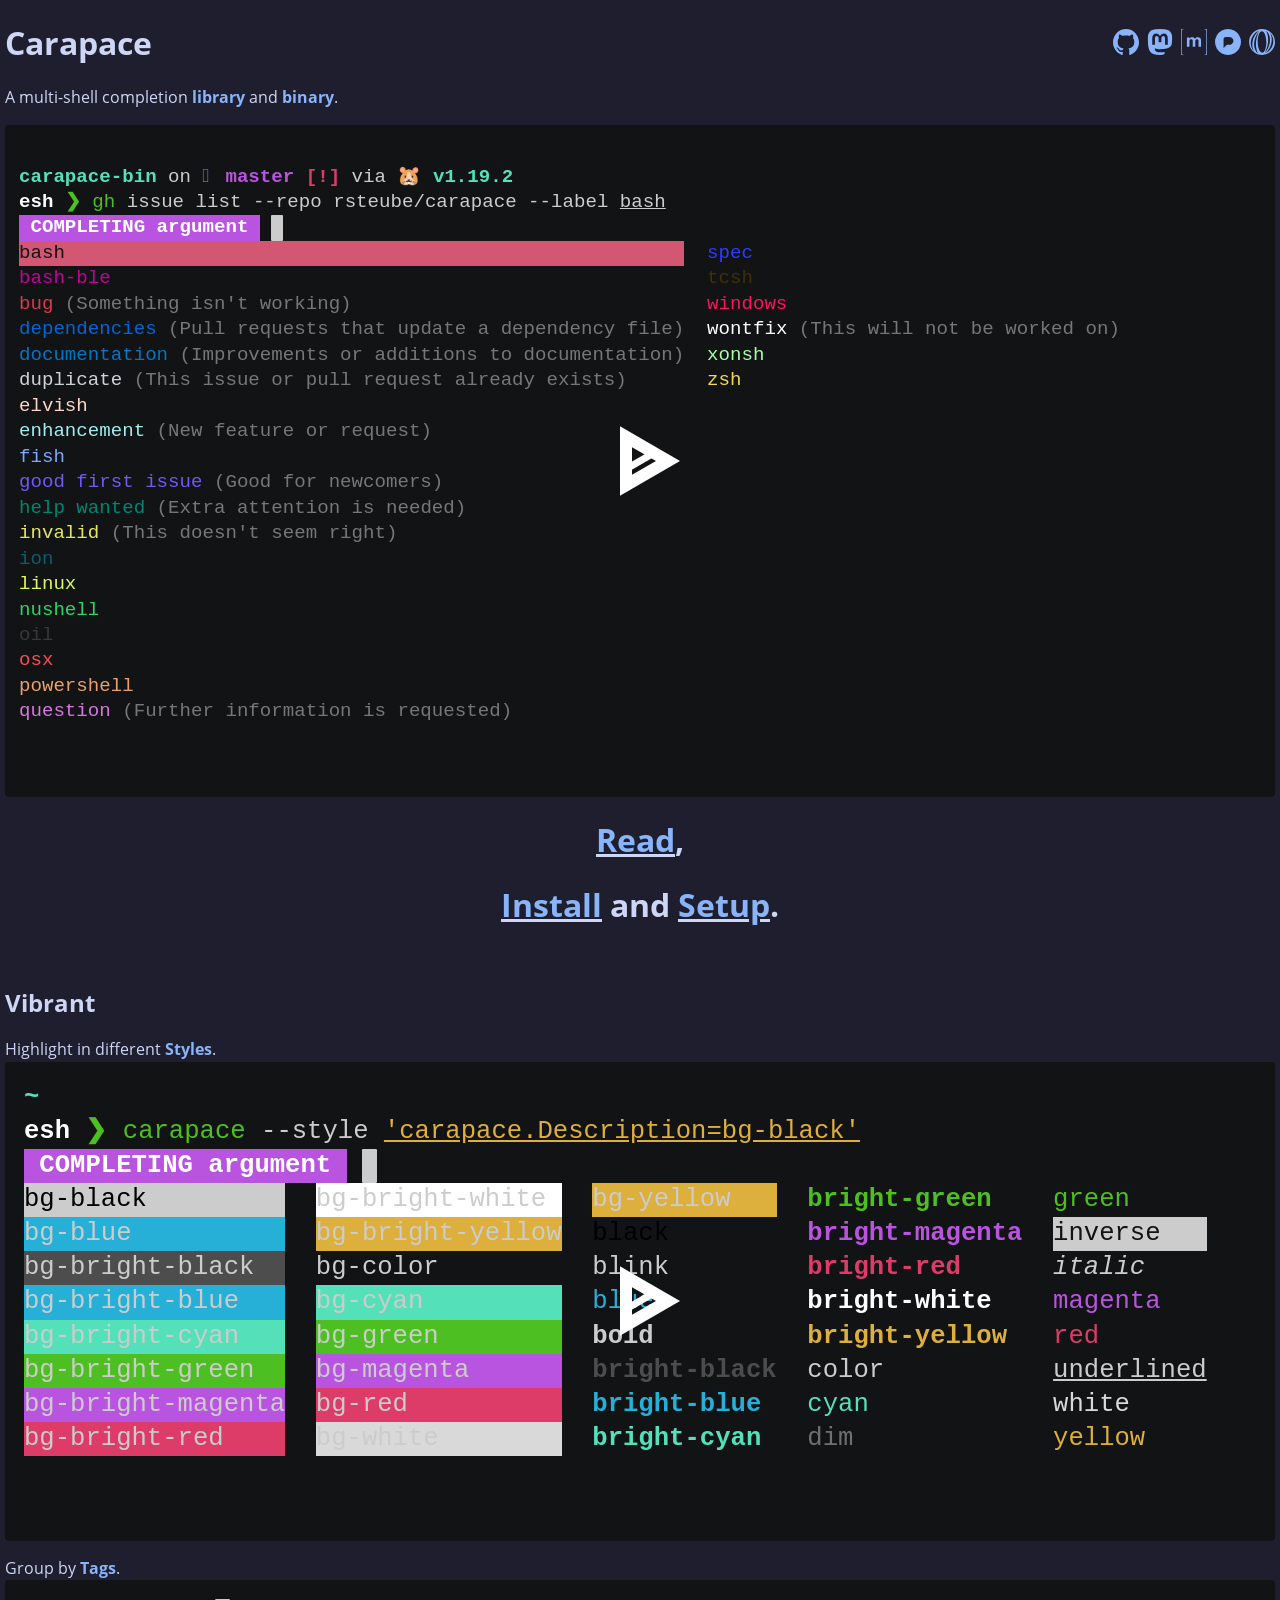
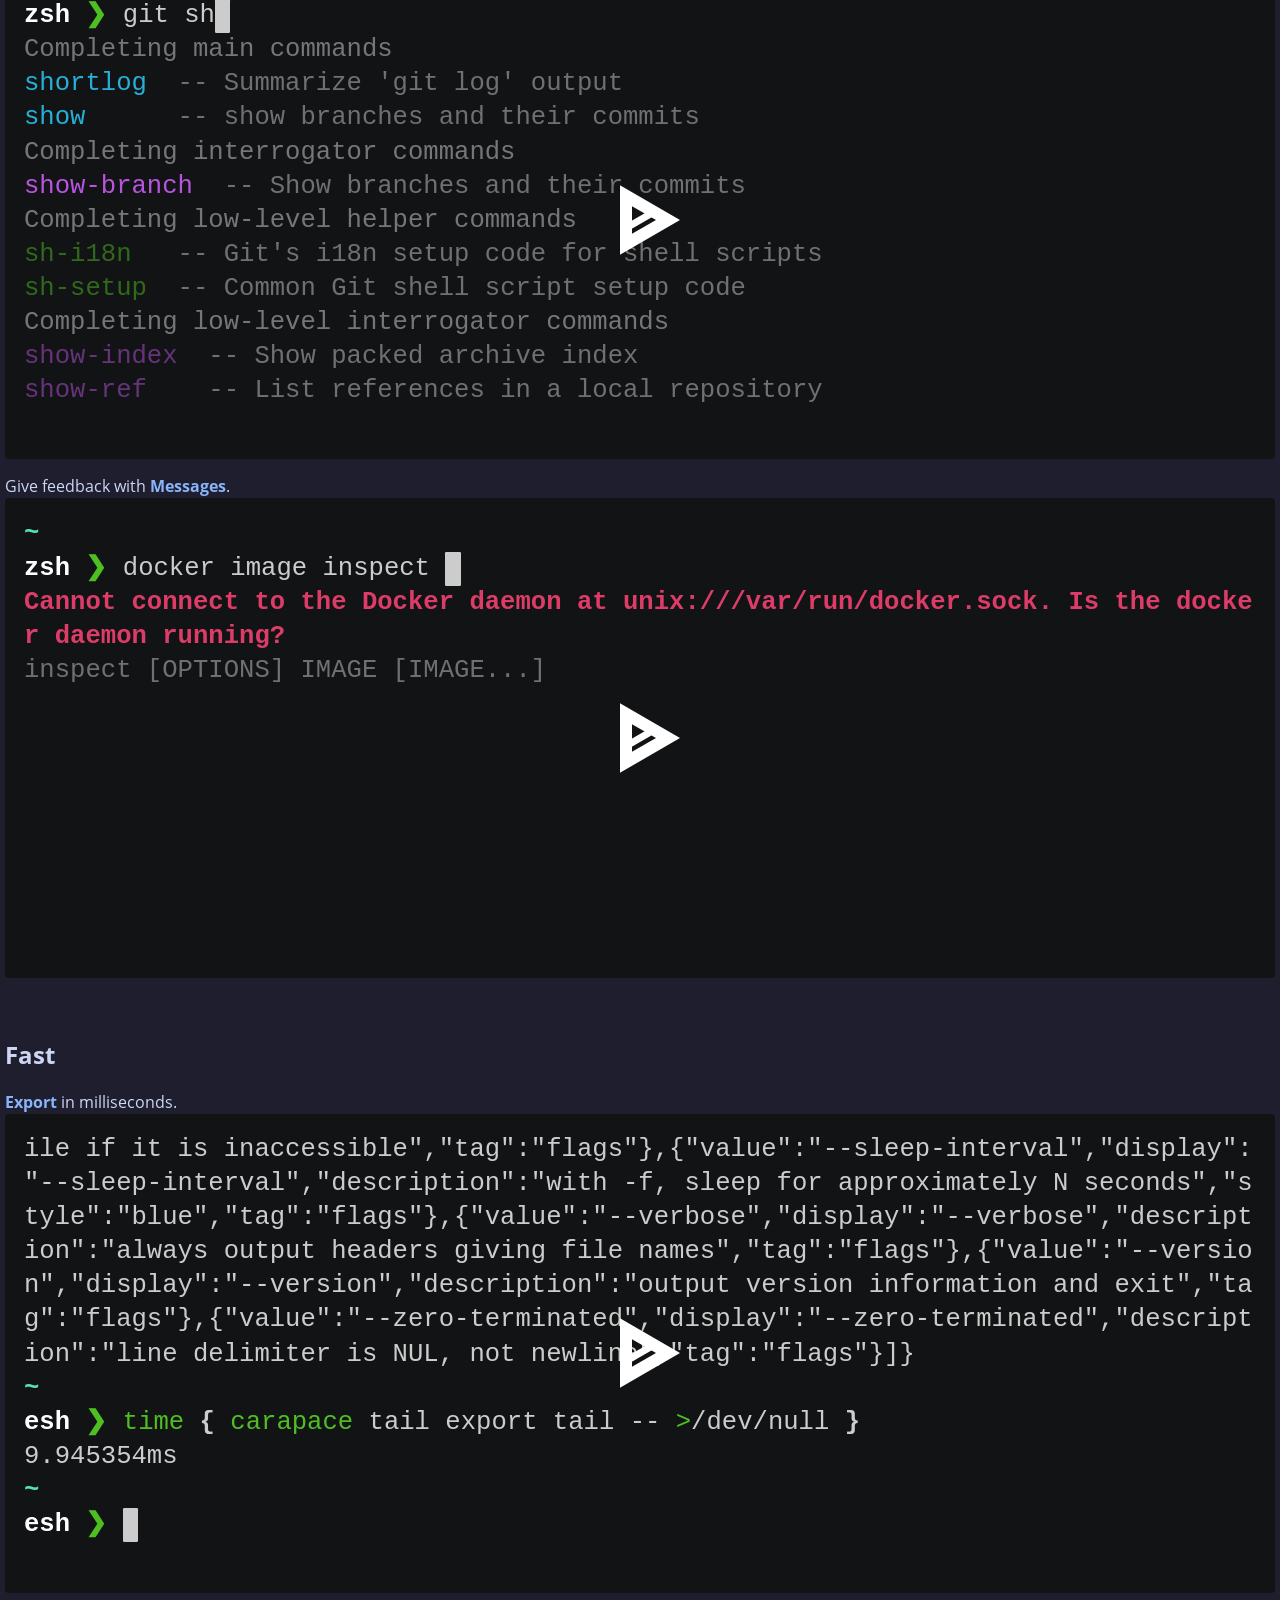
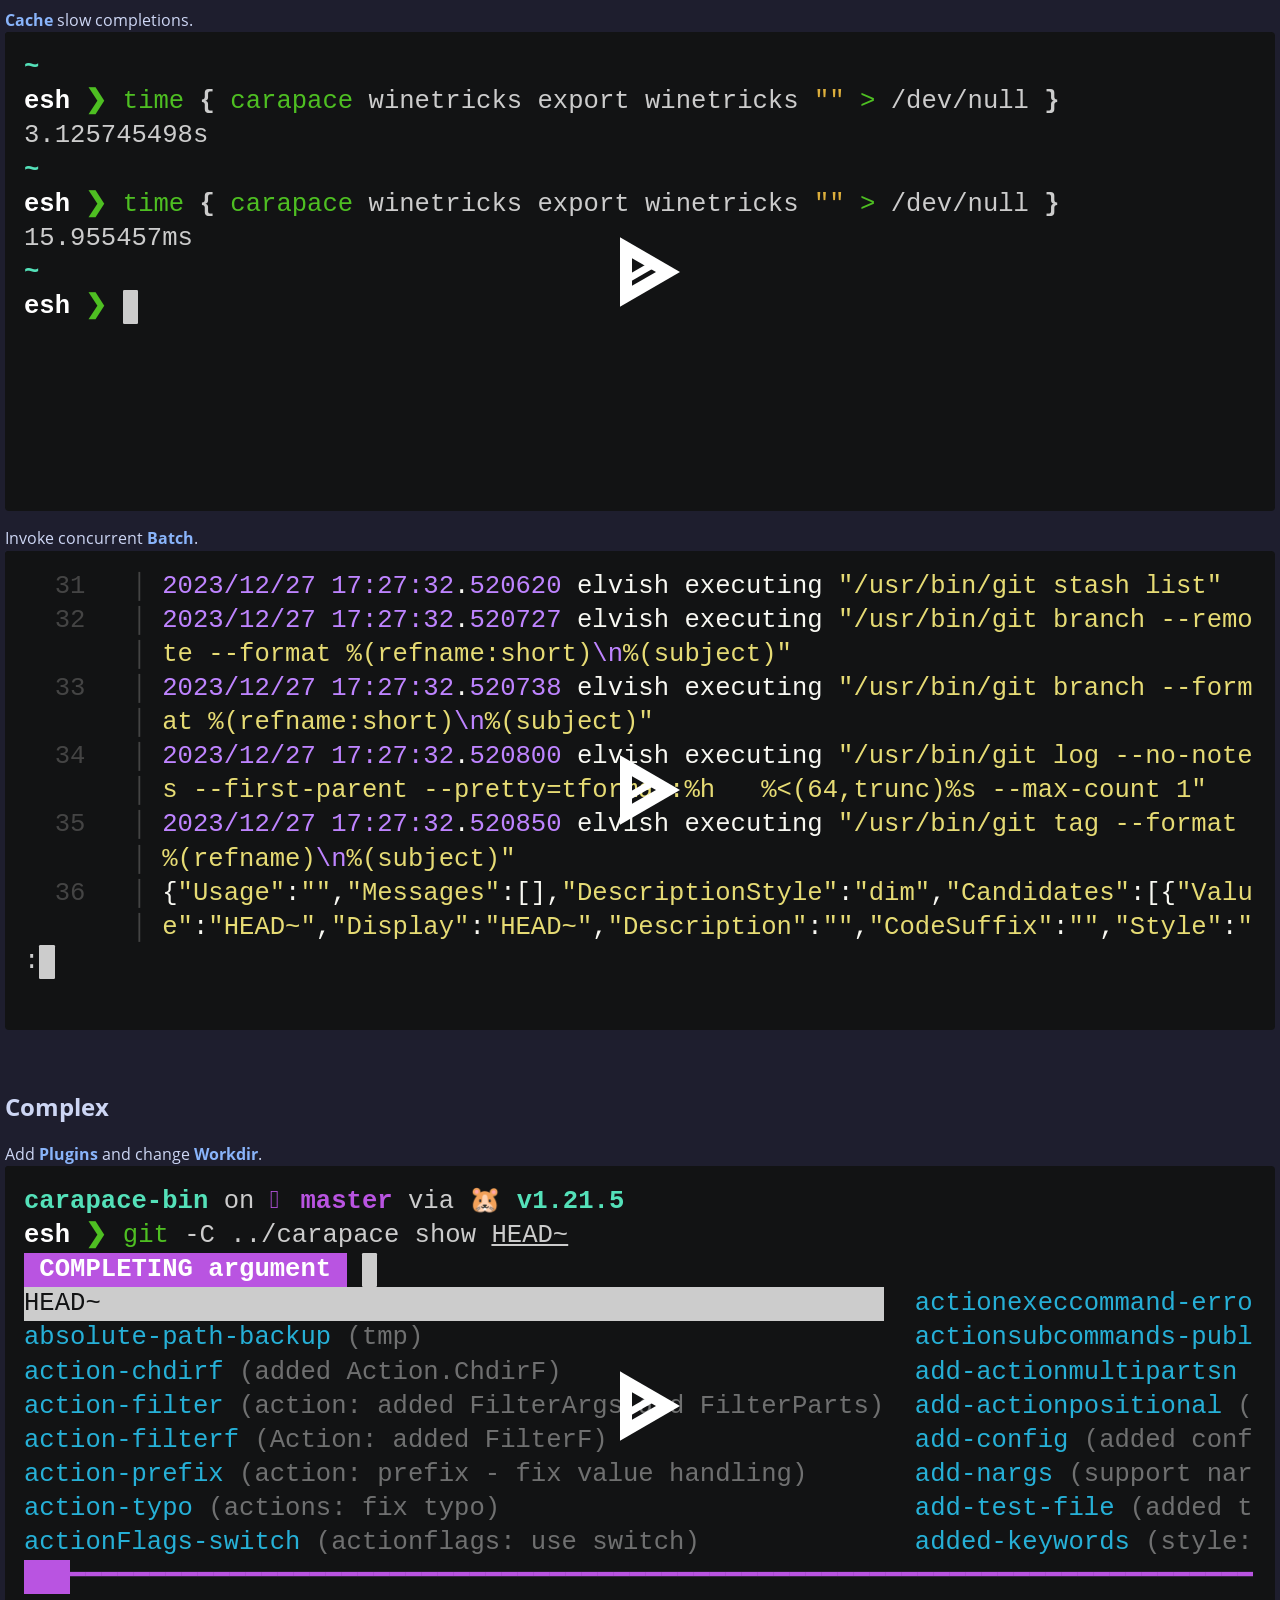
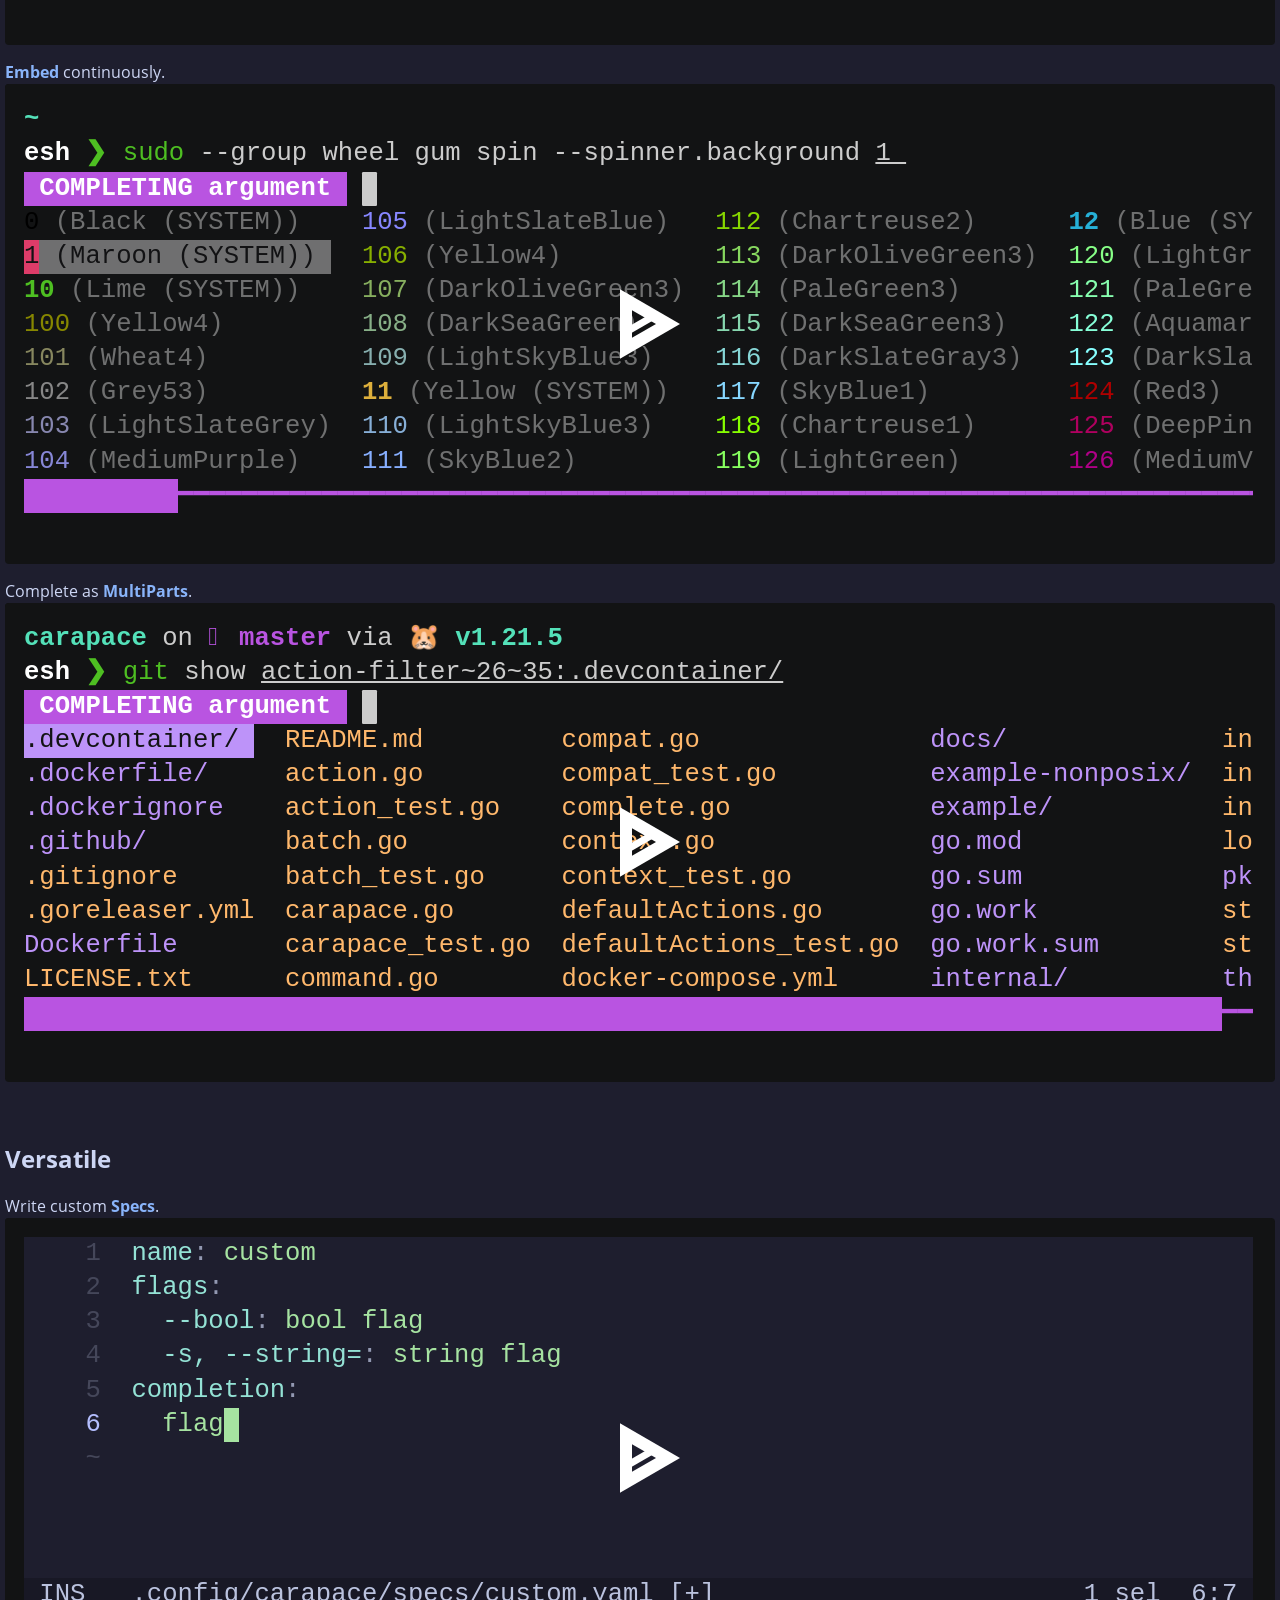
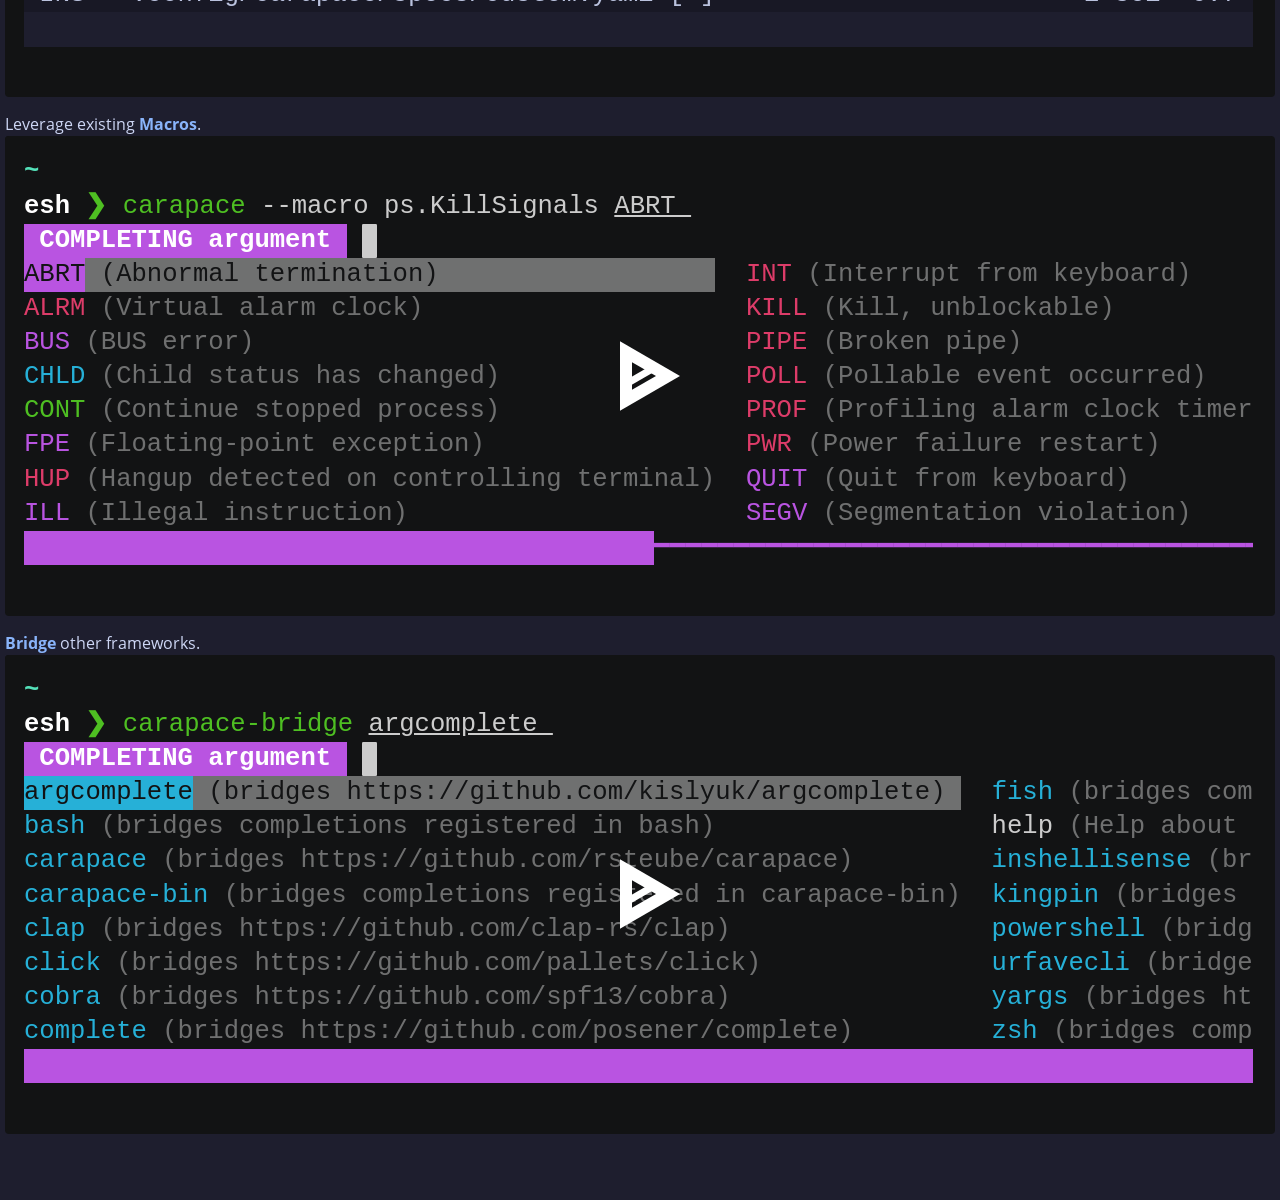
==== commit 9a8a8d32: "initial commit [ci skip]" ====
--- a/index.html
+++ b/index.html
@@ -69,7 +69,7 @@
 
                 <div id="content" class="content">
                     <main>
-                        <h1 id="carapace"><a class="header" href="#carapace">Carapace <div style="float:right;"><a href="https://github.com/carapace-sh"><img height="26em" src="icons/github.svg" /></a> <a href="https://mastodon.social/@carapace_sh"><img height="26em" src="icons/mastodon.svg" /></a> <a href="https://matrix.to/#/%23carapace-sh:matrix.org"><img height="26em" src="icons/matrix.svg" /></a> <a href="https://pixelfed.social/carapace_sh"><img height="26em" src="icons/pixelfed.svg" /></a></div></a></h1>
+                        <h1 id="carapace"><a class="header" href="#carapace">Carapace <div style="float:right;"><a href="https://github.com/carapace-sh"><img height="26em" src="icons/github.svg" /></a> <a href="https://mastodon.social/@carapace_sh"><img height="26em" src="icons/mastodon.svg" /></a> <a href="https://matrix.to/#/%23carapace-sh:matrix.org"><img height="26em" src="icons/matrix.svg" /></a> <a href="https://pixelfed.social/carapace_sh"><img height="26em" src="icons/pixelfed.svg" /></a> <a href="https://polar.sh/carapace-sh"><img height="26em" src="icons/polar.svg" /></a></div></a></h1>
 <p>A multi-shell completion <strong><a href="https://github.com/carapace-sh/carapace">library</a></strong> and <strong><a href="https://github.com/carapace-sh/carapace-bin">binary</a></strong>.</p>
 <p><img src="./carapace/carapace-bin.cast" alt="108x24@0:38" /></p>
 <center><h1 id="read"><a class="header" href="#read"><strong><u><a href="https://pixi.carapace.sh">Read</a></u>,</strong></a></h1></center>
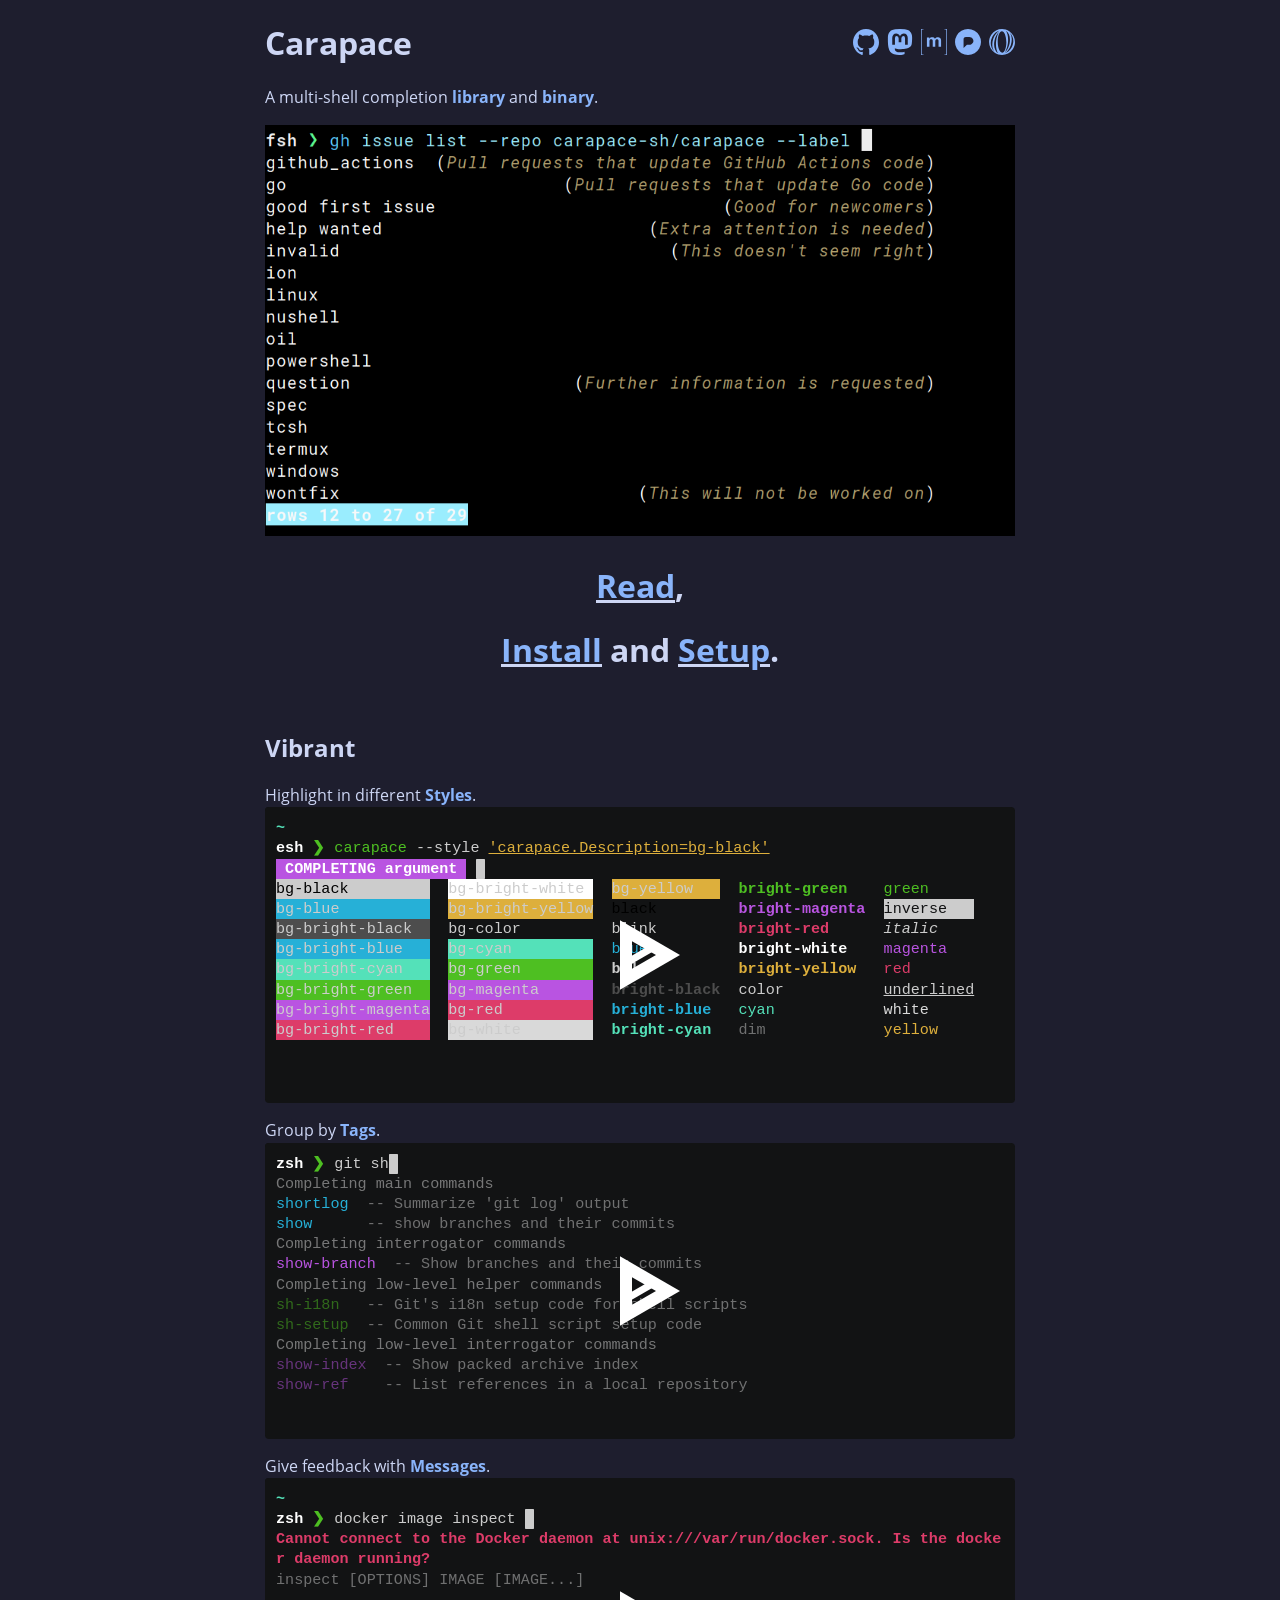
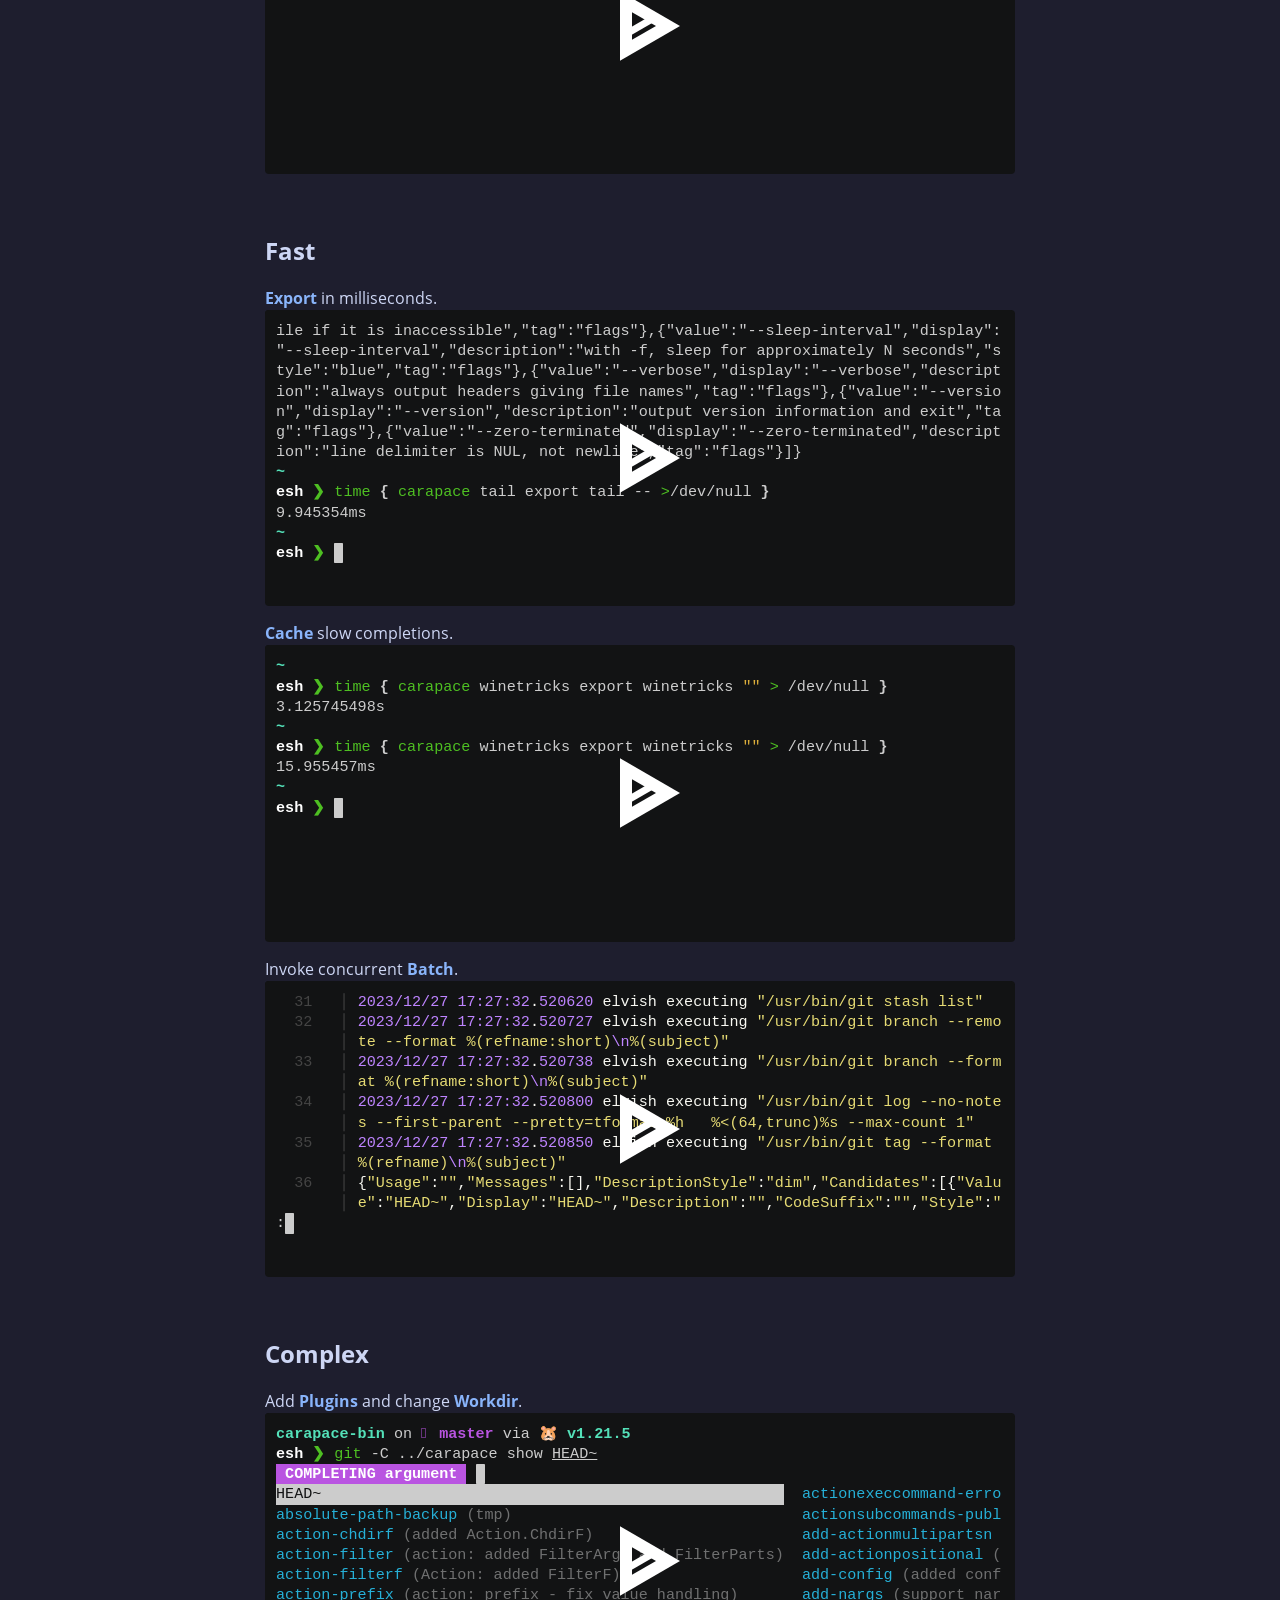
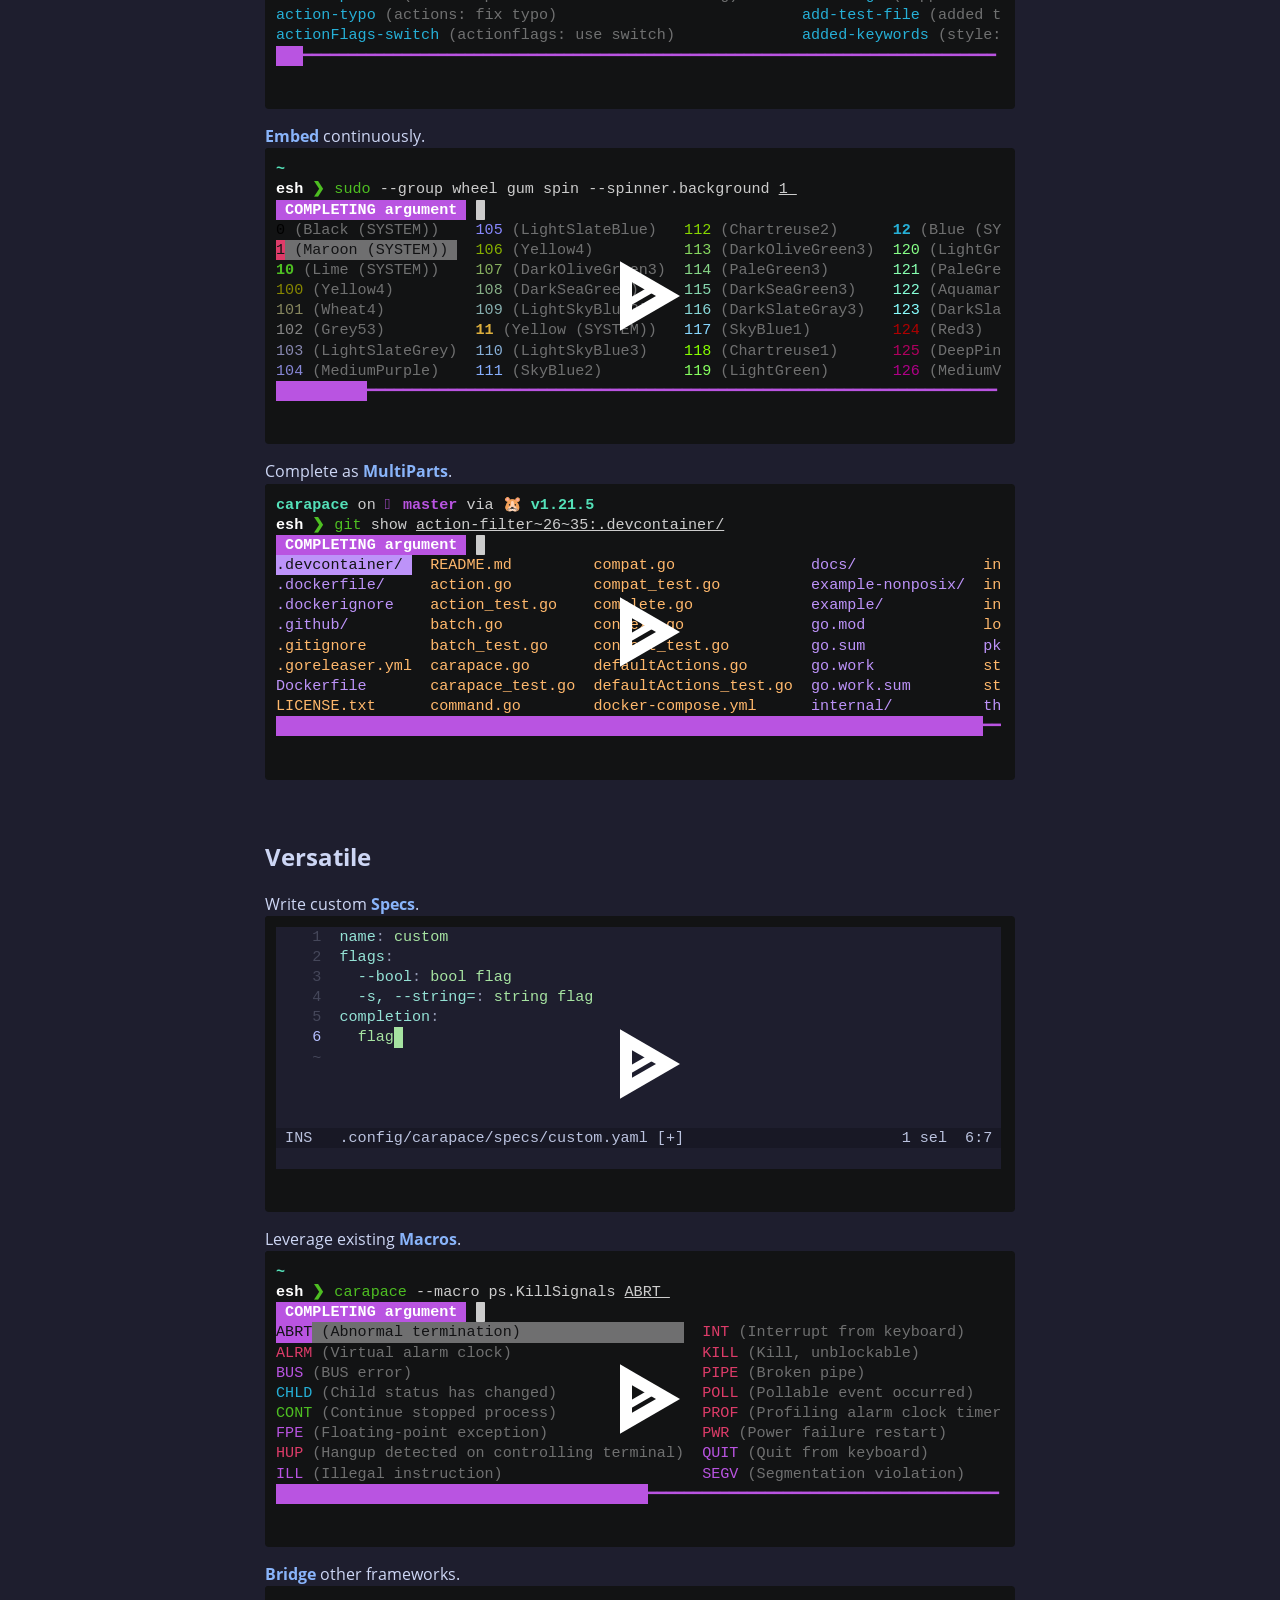
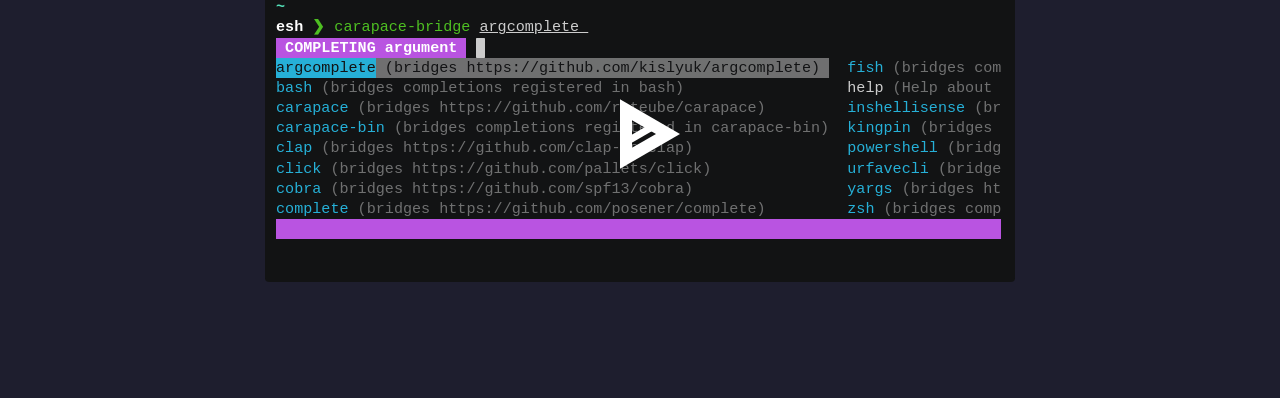
==== commit 693bbfbe: "initial commit [ci skip]" ====
--- a/index.html
+++ b/index.html
@@ -1,11 +1,15 @@
 <!DOCTYPE HTML>
-<html lang="en" class="mocha" dir="ltr">
+<html lang="en" class="mocha sidebar-visible" dir="ltr">
     <head>
+        <meta property="og:image" content=https://carapace.sh/opengraph.png />
+        <!-- Book generated using mdBook -->
         <meta charset="UTF-8">
         <title>Carapace</title>
 
-        
-        <meta name="description" content="A multi-shell completion library and binary. Supports Bash, Elvish, Fish, Nushell, Oil, Powershell, Xonsh and Zsh.">
+
+        <!-- Custom HTML head -->
+
+        <meta name="description" content="A multi-shell completion library and binary.">
         <meta name="viewport" content="width=device-width, initial-scale=1">
         <meta name="theme-color" content="#ffffff">
 
@@ -13,8 +17,10 @@
         <link rel="stylesheet" href="css/variables.css">
         <link rel="stylesheet" href="css/general.css">
         <link rel="stylesheet" href="css/chrome.css">
+        <link rel="stylesheet" href="css/print.css" media="print">
 
         <!-- Fonts -->
+        <link rel="stylesheet" href="FontAwesome/css/font-awesome.css">
         <link rel="stylesheet" href="fonts/fonts.css">
 
         <!-- Highlight.js Stylesheets -->
@@ -27,25 +33,33 @@
         <link rel="stylesheet" href="./theme/catppuccin.css">
         <link rel="stylesheet" href="./theme/custom.css">
 
+
         <!-- Mastodon verification -->
         <link rel="me" href="https://mastodon.social/@carapace_sh">
-    </head>
-    <body class="no-js">
-    <div id="body-container">
+
         <!-- Provide site root to javascript -->
         <script>
             var path_to_root = "";
             var default_theme = window.matchMedia("(prefers-color-scheme: dark)").matches ? "mocha" : "mocha";
         </script>
-
+        <!-- Start loading toc.js asap -->
+        <script src="toc.js"></script>
+    </head>
+    <body>
+    <div id="body-container">
         <!-- Work around some values being stored in localStorage wrapped in quotes -->
         <script>
             try {
                 var theme = localStorage.getItem('mdbook-theme');
+                var sidebar = localStorage.getItem('mdbook-sidebar');
 
                 if (theme.startsWith('"') && theme.endsWith('"')) {
                     localStorage.setItem('mdbook-theme', theme.slice(1, theme.length - 1));
                 }
+
+                if (sidebar.startsWith('"') && sidebar.endsWith('"')) {
+                    localStorage.setItem('mdbook-sidebar', sidebar.slice(1, sidebar.length - 1));
+                }
             } catch (e) { }
         </script>
 
@@ -54,24 +68,105 @@
             var theme;
             try { theme = localStorage.getItem('mdbook-theme'); } catch(e) { }
             if (theme === null || theme === undefined) { theme = default_theme; }
-            var html = document.querySelector('html');
+            const html = document.documentElement;
             html.classList.remove('mocha')
             html.classList.add(theme);
-            var body = document.querySelector('body');
-            body.classList.remove('no-js')
-            body.classList.add('js');
-        </script>
+            html.classList.add("js");
+        </script>
+
+        <input type="checkbox" id="sidebar-toggle-anchor" class="hidden">
+
+        <!-- Hide / unhide sidebar before it is displayed -->
+        <script>
+            var sidebar = null;
+            var sidebar_toggle = document.getElementById("sidebar-toggle-anchor");
+            <!-- if (document.body.clientWidth >= 1080) { -->
+                <!-- try { sidebar = localStorage.getItem('mdbook-sidebar'); } catch(e) { } -->
+                <!-- sidebar = sidebar || 'visible'; -->
+            <!-- } else { -->
+                sidebar = 'hidden';
+            <!-- } -->
+            sidebar_toggle.checked = sidebar === 'visible';
+            html.classList.remove('sidebar-visible');
+            html.classList.add("sidebar-" + sidebar);
+        </script>
+
+        <nav id="sidebar" class="sidebar" aria-label="Table of contents">
+            <!-- populated by js -->
+            <mdbook-sidebar-scrollbox class="sidebar-scrollbox"></mdbook-sidebar-scrollbox>
+            <noscript>
+                <iframe class="sidebar-iframe-outer" src="toc.html"></iframe>
+            </noscript>
+            <div id="sidebar-resize-handle" class="sidebar-resize-handle">
+                <div class="sidebar-resize-indicator"></div>
+            </div>
+        </nav>
 
         <div id="page-wrapper" class="page-wrapper">
 
             <div class="page">
-                                <div id="menu-bar-hover-placeholder"></div>
+                <div id="menu-bar-hover-placeholder"></div>
+                <div id="menu-bar" class="menu-bar sticky hidden">
+                    <div class="left-buttons">
+                        <label id="sidebar-toggle" class="icon-button" for="sidebar-toggle-anchor" title="Toggle Table of Contents" aria-label="Toggle Table of Contents" aria-controls="sidebar">
+                            <i class="fa fa-bars"></i>
+                        </label>
+                        <button id="theme-toggle" class="icon-button" type="button" title="Change theme" aria-label="Change theme" aria-haspopup="true" aria-expanded="false" aria-controls="theme-list">
+                            <i class="fa fa-paint-brush"></i>
+                        </button>
+                        <ul id="theme-list" class="theme-popup" aria-label="Themes" role="menu">
+                            <li role="none"><button role="menuitem" class="theme" id="light">Light</button></li>
+                            <li role="none"><button role="menuitem" class="theme" id="rust">Rust</button></li>
+                            <li role="none"><button role="menuitem" class="theme" id="coal">Coal</button></li>
+                            <li role="none"><button role="menuitem" class="theme" id="navy">Navy</button></li>
+                            <li role="none"><button role="menuitem" class="theme" id="ayu">Ayu</button></li>
+                        </ul>
+                        <button id="search-toggle" class="icon-button" type="button" title="Search. (Shortkey: s)" aria-label="Toggle Searchbar" aria-expanded="false" aria-keyshortcuts="S" aria-controls="searchbar">
+                            <i class="fa fa-search"></i>
+                        </button>
+                    </div>
+
+                    <h1 class="menu-title">carapace</h1>
+
+                    <div class="right-buttons">
+                        <a href="print.html" title="Print this book" aria-label="Print this book">
+                            <i id="print-button" class="fa fa-print"></i>
+                        </a>
+                        <a href="https://github.com/carapace-sh/carapace.sh" title="Git repository" aria-label="Git repository">
+                            <i id="git-repository-button" class="fa fa-github"></i>
+                        </a>
+                        <a href="https://github.com/carapace-sh/carapace.sh/edit/master/docs/src/carapace.md" title="Suggest an edit" aria-label="Suggest an edit">
+                            <i id="git-edit-button" class="fa fa-edit"></i>
+                        </a>
+
+                    </div>
+                </div>
+
+                <div id="search-wrapper" class="hidden">
+                    <form id="searchbar-outer" class="searchbar-outer">
+                        <input type="search" id="searchbar" name="searchbar" placeholder="Search this book ..." aria-controls="searchresults-outer" aria-describedby="searchresults-header">
+                    </form>
+                    <div id="searchresults-outer" class="searchresults-outer hidden">
+                        <div id="searchresults-header" class="searchresults-header"></div>
+                        <ul id="searchresults">
+                        </ul>
+                    </div>
+                </div>
+
+                <!-- Apply ARIA attributes after the sidebar and the sidebar toggle button are added to the DOM -->
+                <script>
+                    document.getElementById('sidebar-toggle').setAttribute('aria-expanded', sidebar === 'visible');
+                    document.getElementById('sidebar').setAttribute('aria-hidden', sidebar !== 'visible');
+                    Array.from(document.querySelectorAll('#sidebar a')).forEach(function(link) {
+                        link.setAttribute('tabIndex', sidebar === 'visible' ? 0 : -1);
+                    });
+                </script>
 
                 <div id="content" class="content">
                     <main>
                         <h1 id="carapace"><a class="header" href="#carapace">Carapace <div style="float:right;"><a href="https://github.com/carapace-sh"><img height="26em" src="icons/github.svg" /></a> <a href="https://mastodon.social/@carapace_sh"><img height="26em" src="icons/mastodon.svg" /></a> <a href="https://matrix.to/#/%23carapace-sh:matrix.org"><img height="26em" src="icons/matrix.svg" /></a> <a href="https://pixelfed.social/carapace_sh"><img height="26em" src="icons/pixelfed.svg" /></a> <a href="https://polar.sh/carapace-sh"><img height="26em" src="icons/polar.svg" /></a></div></a></h1>
 <p>A multi-shell completion <strong><a href="https://github.com/carapace-sh/carapace">library</a></strong> and <strong><a href="https://github.com/carapace-sh/carapace-bin">binary</a></strong>.</p>
-<p><img src="./carapace/carapace-bin.cast" alt="108x24@0:38" /></p>
+<p><img src="./opengraph.png" alt="" /></p>
 <center><h1 id="read"><a class="header" href="#read"><strong><u><a href="https://pixi.carapace.sh">Read</a></u>,</strong></a></h1></center>
 <center><h1 id="install-and-setup"><a class="header" href="#install-and-setup"><strong><u><a href="https://carapace-sh.github.io/carapace-bin/install.html">Install</a></u> and <u><a href="https://carapace-sh.github.io/carapace-bin/setup.html">Setup</a></u>.</strong></a></h1></center>
 <h2 id="vibrant"><a class="header" href="#vibrant">Vibrant</a></h2>
@@ -104,11 +199,33 @@
 <p><img src="./carapace/bridge.cast" alt="80x12@0:3.5" /></p>
 
                     </main>
+
+                    <nav class="nav-wrapper" aria-label="Page navigation">
+                        <!-- Mobile navigation buttons -->
+
+
+                        <div style="clear: both"></div>
+                    </nav>
                 </div>
             </div>
+
+            <nav class="nav-wide-wrapper" aria-label="Page navigation">
+
+            </nav>
+
         </div>
 
 
+
+
+        <script>
+            window.playground_copyable = true;
+        </script>
+
+
+        <script src="elasticlunr.min.js"></script>
+        <script src="mark.min.js"></script>
+        <script src="searcher.js"></script>
 
         <script src="clipboard.min.js"></script>
         <script src="highlight.js"></script>
@@ -117,6 +234,8 @@
         <!-- Custom JS scripts -->
         <script src="asciinema/asciinema-player.min.js"></script>
         <script src="asciinema/load.js"></script>
+
+
     </div>
     </body>
 </html>
--- a/css/variables.css
+++ b/css/variables.css
@@ -0,0 +1,309 @@
+
+/* Globals */
+
+:root {
+    --sidebar-width: 300px;
+    --sidebar-resize-indicator-width: 8px;
+    --sidebar-resize-indicator-space: 2px;
+    --page-padding: 15px;
+    --content-max-width: 750px;
+    --menu-bar-height: 50px;
+    --mono-font: "Source Code Pro", Consolas, "Ubuntu Mono", Menlo, "DejaVu Sans Mono", monospace, monospace;
+    --code-font-size: 0.875em /* please adjust the ace font size accordingly in editor.js */
+}
+
+/* Themes */
+
+.ayu {
+    --bg: hsl(210, 25%, 8%);
+    --fg: #c5c5c5;
+
+    --sidebar-bg: #14191f;
+    --sidebar-fg: #c8c9db;
+    --sidebar-non-existant: #5c6773;
+    --sidebar-active: #ffb454;
+    --sidebar-spacer: #2d334f;
+
+    --scrollbar: var(--sidebar-fg);
+
+    --icons: #737480;
+    --icons-hover: #b7b9cc;
+
+    --links: #0096cf;
+
+    --inline-code-color: #ffb454;
+
+    --theme-popup-bg: #14191f;
+    --theme-popup-border: #5c6773;
+    --theme-hover: #191f26;
+
+    --quote-bg: hsl(226, 15%, 17%);
+    --quote-border: hsl(226, 15%, 22%);
+
+    --warning-border: #ff8e00;
+
+    --table-border-color: hsl(210, 25%, 13%);
+    --table-header-bg: hsl(210, 25%, 28%);
+    --table-alternate-bg: hsl(210, 25%, 11%);
+
+    --searchbar-border-color: #848484;
+    --searchbar-bg: #424242;
+    --searchbar-fg: #fff;
+    --searchbar-shadow-color: #d4c89f;
+    --searchresults-header-fg: #666;
+    --searchresults-border-color: #888;
+    --searchresults-li-bg: #252932;
+    --search-mark-bg: #e3b171;
+
+    --color-scheme: dark;
+
+    /* Same as `--icons` */
+    --copy-button-filter: invert(45%) sepia(6%) saturate(621%) hue-rotate(198deg) brightness(99%) contrast(85%);
+    /* Same as `--sidebar-active` */
+    --copy-button-filter-hover: invert(68%) sepia(55%) saturate(531%) hue-rotate(341deg) brightness(104%) contrast(101%);
+}
+
+.coal {
+    --bg: hsl(200, 7%, 8%);
+    --fg: #98a3ad;
+
+    --sidebar-bg: #292c2f;
+    --sidebar-fg: #a1adb8;
+    --sidebar-non-existant: #505254;
+    --sidebar-active: #3473ad;
+    --sidebar-spacer: #393939;
+
+    --scrollbar: var(--sidebar-fg);
+
+    --icons: #43484d;
+    --icons-hover: #b3c0cc;
+
+    --links: #2b79a2;
+
+    --inline-code-color: #c5c8c6;
+
+    --theme-popup-bg: #141617;
+    --theme-popup-border: #43484d;
+    --theme-hover: #1f2124;
+
+    --quote-bg: hsl(234, 21%, 18%);
+    --quote-border: hsl(234, 21%, 23%);
+
+    --warning-border: #ff8e00;
+
+    --table-border-color: hsl(200, 7%, 13%);
+    --table-header-bg: hsl(200, 7%, 28%);
+    --table-alternate-bg: hsl(200, 7%, 11%);
+
+    --searchbar-border-color: #aaa;
+    --searchbar-bg: #b7b7b7;
+    --searchbar-fg: #000;
+    --searchbar-shadow-color: #aaa;
+    --searchresults-header-fg: #666;
+    --searchresults-border-color: #98a3ad;
+    --searchresults-li-bg: #2b2b2f;
+    --search-mark-bg: #355c7d;
+
+    --color-scheme: dark;
+
+    /* Same as `--icons` */
+    --copy-button-filter: invert(26%) sepia(8%) saturate(575%) hue-rotate(169deg) brightness(87%) contrast(82%);
+    /* Same as `--sidebar-active` */
+    --copy-button-filter-hover: invert(36%) sepia(70%) saturate(503%) hue-rotate(167deg) brightness(98%) contrast(89%);
+}
+
+.light, html:not(.js) {
+    --bg: hsl(0, 0%, 100%);
+    --fg: hsl(0, 0%, 0%);
+
+    --sidebar-bg: #fafafa;
+    --sidebar-fg: hsl(0, 0%, 0%);
+    --sidebar-non-existant: #aaaaaa;
+    --sidebar-active: #1f1fff;
+    --sidebar-spacer: #f4f4f4;
+
+    --scrollbar: #8F8F8F;
+
+    --icons: #747474;
+    --icons-hover: #000000;
+
+    --links: #20609f;
+
+    --inline-code-color: #301900;
+
+    --theme-popup-bg: #fafafa;
+    --theme-popup-border: #cccccc;
+    --theme-hover: #e6e6e6;
+
+    --quote-bg: hsl(197, 37%, 96%);
+    --quote-border: hsl(197, 37%, 91%);
+
+    --warning-border: #ff8e00;
+
+    --table-border-color: hsl(0, 0%, 95%);
+    --table-header-bg: hsl(0, 0%, 80%);
+    --table-alternate-bg: hsl(0, 0%, 97%);
+
+    --searchbar-border-color: #aaa;
+    --searchbar-bg: #fafafa;
+    --searchbar-fg: #000;
+    --searchbar-shadow-color: #aaa;
+    --searchresults-header-fg: #666;
+    --searchresults-border-color: #888;
+    --searchresults-li-bg: #e4f2fe;
+    --search-mark-bg: #a2cff5;
+
+    --color-scheme: light;
+
+    /* Same as `--icons` */
+    --copy-button-filter: invert(45.49%);
+    /* Same as `--sidebar-active` */
+    --copy-button-filter-hover: invert(14%) sepia(93%) saturate(4250%) hue-rotate(243deg) brightness(99%) contrast(130%);
+}
+
+.navy {
+    --bg: hsl(226, 23%, 11%);
+    --fg: #bcbdd0;
+
+    --sidebar-bg: #282d3f;
+    --sidebar-fg: #c8c9db;
+    --sidebar-non-existant: #505274;
+    --sidebar-active: #2b79a2;
+    --sidebar-spacer: #2d334f;
+
+    --scrollbar: var(--sidebar-fg);
+
+    --icons: #737480;
+    --icons-hover: #b7b9cc;
+
+    --links: #2b79a2;
+
+    --inline-code-color: #c5c8c6;
+
+    --theme-popup-bg: #161923;
+    --theme-popup-border: #737480;
+    --theme-hover: #282e40;
+
+    --quote-bg: hsl(226, 15%, 17%);
+    --quote-border: hsl(226, 15%, 22%);
+
+    --warning-border: #ff8e00;
+
+    --table-border-color: hsl(226, 23%, 16%);
+    --table-header-bg: hsl(226, 23%, 31%);
+    --table-alternate-bg: hsl(226, 23%, 14%);
+
+    --searchbar-border-color: #aaa;
+    --searchbar-bg: #aeaec6;
+    --searchbar-fg: #000;
+    --searchbar-shadow-color: #aaa;
+    --searchresults-header-fg: #5f5f71;
+    --searchresults-border-color: #5c5c68;
+    --searchresults-li-bg: #242430;
+    --search-mark-bg: #a2cff5;
+
+    --color-scheme: dark;
+
+    /* Same as `--icons` */
+    --copy-button-filter: invert(51%) sepia(10%) saturate(393%) hue-rotate(198deg) brightness(86%) contrast(87%);
+    /* Same as `--sidebar-active` */
+    --copy-button-filter-hover: invert(46%) sepia(20%) saturate(1537%) hue-rotate(156deg) brightness(85%) contrast(90%);
+}
+
+.rust {
+    --bg: hsl(60, 9%, 87%);
+    --fg: #262625;
+
+    --sidebar-bg: #3b2e2a;
+    --sidebar-fg: #c8c9db;
+    --sidebar-non-existant: #505254;
+    --sidebar-active: #e69f67;
+    --sidebar-spacer: #45373a;
+
+    --scrollbar: var(--sidebar-fg);
+
+    --icons: #737480;
+    --icons-hover: #262625;
+
+    --links: #2b79a2;
+
+    --inline-code-color: #6e6b5e;
+
+    --theme-popup-bg: #e1e1db;
+    --theme-popup-border: #b38f6b;
+    --theme-hover: #99908a;
+
+    --quote-bg: hsl(60, 5%, 75%);
+    --quote-border: hsl(60, 5%, 70%);
+
+    --warning-border: #ff8e00;
+
+    --table-border-color: hsl(60, 9%, 82%);
+    --table-header-bg: #b3a497;
+    --table-alternate-bg: hsl(60, 9%, 84%);
+
+    --searchbar-border-color: #aaa;
+    --searchbar-bg: #fafafa;
+    --searchbar-fg: #000;
+    --searchbar-shadow-color: #aaa;
+    --searchresults-header-fg: #666;
+    --searchresults-border-color: #888;
+    --searchresults-li-bg: #dec2a2;
+    --search-mark-bg: #e69f67;
+
+    /* Same as `--icons` */
+    --copy-button-filter: invert(51%) sepia(10%) saturate(393%) hue-rotate(198deg) brightness(86%) contrast(87%);
+    /* Same as `--sidebar-active` */
+    --copy-button-filter-hover: invert(77%) sepia(16%) saturate(1798%) hue-rotate(328deg) brightness(98%) contrast(83%);
+}
+
+@media (prefers-color-scheme: dark) {
+    html:not(.js) {
+        --bg: hsl(200, 7%, 8%);
+        --fg: #98a3ad;
+
+        --sidebar-bg: #292c2f;
+        --sidebar-fg: #a1adb8;
+        --sidebar-non-existant: #505254;
+        --sidebar-active: #3473ad;
+        --sidebar-spacer: #393939;
+
+        --scrollbar: var(--sidebar-fg);
+
+        --icons: #43484d;
+        --icons-hover: #b3c0cc;
+
+        --links: #2b79a2;
+
+        --inline-code-color: #c5c8c6;
+
+        --theme-popup-bg: #141617;
+        --theme-popup-border: #43484d;
+        --theme-hover: #1f2124;
+
+        --quote-bg: hsl(234, 21%, 18%);
+        --quote-border: hsl(234, 21%, 23%);
+
+        --warning-border: #ff8e00;
+
+        --table-border-color: hsl(200, 7%, 13%);
+        --table-header-bg: hsl(200, 7%, 28%);
+        --table-alternate-bg: hsl(200, 7%, 11%);
+
+        --searchbar-border-color: #aaa;
+        --searchbar-bg: #b7b7b7;
+        --searchbar-fg: #000;
+        --searchbar-shadow-color: #aaa;
+        --searchresults-header-fg: #666;
+        --searchresults-border-color: #98a3ad;
+        --searchresults-li-bg: #2b2b2f;
+        --search-mark-bg: #355c7d;
+
+        --color-scheme: dark;
+
+        /* Same as `--icons` */
+        --copy-button-filter: invert(26%) sepia(8%) saturate(575%) hue-rotate(169deg) brightness(87%) contrast(82%);
+        /* Same as `--sidebar-active` */
+        --copy-button-filter-hover: invert(36%) sepia(70%) saturate(503%) hue-rotate(167deg) brightness(98%) contrast(89%);
+    }
+}
--- a/css/general.css
+++ b/css/general.css
@@ -1,6 +1,4 @@
 /* Base styles and content styles */
-
-@import 'variables.css';
 
 :root {
     /* Browser default font-size is 16px, this way 1 rem = 10px */
@@ -190,6 +188,16 @@
     line-height: 10px;
     padding: 4px 5px;
     vertical-align: middle;
+}
+
+sup {
+    /* Set the line-height for superscript and footnote references so that there
+       isn't an awkward space appearing above lines that contain the footnote.
+
+       See https://github.com/rust-lang/mdBook/pull/2443#discussion_r1813773583
+       for an explanation.
+    */
+    line-height: 0;
 }
 
 :not(.footnote-definition) + .footnote-definition,
--- a/css/chrome.css
+++ b/css/chrome.css
@@ -1,6 +1,4 @@
 /* CSS for UI elements (a.k.a. chrome) */
-
-@import 'variables.css';
 
 html {
     scrollbar-color: var(--scrollbar) var(--bg);
@@ -42,9 +40,9 @@
     border-block-end-style: solid;
 }
 #menu-bar.sticky,
-.js #menu-bar-hover-placeholder:hover + #menu-bar,
-.js #menu-bar:hover,
-.js.sidebar-visible #menu-bar {
+#menu-bar-hover-placeholder:hover + #menu-bar,
+#menu-bar:hover,
+html.sidebar-visible #menu-bar {
     position: -webkit-sticky;
     position: sticky;
     top: 0 !important;
@@ -93,7 +91,7 @@
     display: flex;
     margin: 0 5px;
 }
-.no-js .left-buttons button {
+html:not(.js) .left-buttons button {
     display: none;
 }
 
@@ -109,7 +107,7 @@
     overflow: hidden;
     text-overflow: ellipsis;
 }
-.js .menu-title {
+.menu-title {
     cursor: pointer;
 }
 
@@ -252,8 +250,8 @@
 pre > .buttons button {
     cursor: inherit;
     margin: 0px 5px;
-    padding: 3px 5px;
-    font-size: 14px;
+    padding: 4px 4px 3px 5px;
+    font-size: 23px;
 
     border-style: solid;
     border-width: 1px;
@@ -264,6 +262,27 @@
     transition-property: color,border-color,background-color;
     color: var(--icons);
 }
+
+pre > .buttons button.clip-button {
+    padding: 2px 4px 0px 6px;
+}
+pre > .buttons button.clip-button::before {
+    /* clipboard image from octicons (https://github.com/primer/octicons/tree/v2.0.0) MIT license
+     */
+    content: url('data:image/svg+xml,<svg width="21" height="20" viewBox="0 0 24 25" \
+xmlns="http://www.w3.org/2000/svg" aria-label="Copy to clipboard">\
+<path d="M18 20h2v3c0 1-1 2-2 2H2c-.998 0-2-1-2-2V5c0-.911.755-1.667 1.667-1.667h5A3.323 3.323 0 \
+0110 0a3.323 3.323 0 013.333 3.333h5C19.245 3.333 20 4.09 20 5v8.333h-2V9H2v14h16v-3zM3 \
+7h14c0-.911-.793-1.667-1.75-1.667H13.5c-.957 0-1.75-.755-1.75-1.666C11.75 2.755 10.957 2 10 \
+2s-1.75.755-1.75 1.667c0 .911-.793 1.666-1.75 1.666H4.75C3.793 5.333 3 6.09 3 7z"/>\
+<path d="M4 19h6v2H4zM12 11H4v2h8zM4 17h4v-2H4zM15 15v-3l-4.5 4.5L15 21v-3l8.027-.032L23 15z"/>\
+</svg>');
+    filter: var(--copy-button-filter);
+}
+pre > .buttons button.clip-button:hover::before {
+    filter: var(--copy-button-filter-hover);
+}
+
 @media (pointer: coarse) {
     pre > .buttons button {
         /* On mobile, make it easier to tap buttons. */
@@ -401,6 +420,22 @@
     background-color: var(--sidebar-bg);
     color: var(--sidebar-fg);
 }
+.sidebar-iframe-inner {
+    background-color: var(--sidebar-bg);
+    color: var(--sidebar-fg);
+    padding: 10px 10px;
+    margin: 0;
+    font-size: 1.4rem;
+}
+.sidebar-iframe-outer {
+    border: none;
+    height: 100%;
+    position: absolute;
+    top: 0;
+    bottom: 0;
+    left: 0;
+    right: 0;
+}
 [dir=rtl] .sidebar { left: unset; right: 0; }
 .sidebar-resizing {
     -moz-user-select: none;
@@ -408,8 +443,7 @@
     -ms-user-select: none;
     user-select: none;
 }
-.no-js .sidebar,
-.js:not(.sidebar-resizing) .sidebar {
+html:not(.sidebar-resizing) .sidebar {
     transition: transform 0.3s; /* Animation: slide away */
 }
 .sidebar code {
--- a/css/print.css
+++ b/css/print.css
@@ -0,0 +1,50 @@
+
+#sidebar,
+#menu-bar,
+.nav-chapters,
+.mobile-nav-chapters {
+    display: none;
+}
+
+#page-wrapper.page-wrapper {
+    transform: none !important;
+    margin-inline-start: 0px;
+    overflow-y: initial;
+}
+
+#content {
+    max-width: none;
+    margin: 0;
+    padding: 0;
+}
+
+.page {
+    overflow-y: initial;
+}
+
+code {
+    direction: ltr !important;
+}
+
+pre > .buttons {
+    z-index: 2;
+}
+
+a, a:visited, a:active, a:hover {
+    color: #4183c4;
+    text-decoration: none;
+}
+
+h1, h2, h3, h4, h5, h6 {
+    page-break-inside: avoid;
+    page-break-after: avoid;
+}
+
+pre, code {
+    page-break-inside: avoid;
+    white-space: pre-wrap;
+}
+
+.fa {
+    display: none !important;
+}
--- a/highlight.css
+++ b/highlight.css
@@ -0,0 +1,83 @@
+/*
+ * An increased contrast highlighting scheme loosely based on the
+ * "Base16 Atelier Dune Light" theme by Bram de Haan
+ * (http://atelierbram.github.io/syntax-highlighting/atelier-schemes/dune)
+ * Original Base16 color scheme by Chris Kempson
+ * (https://github.com/chriskempson/base16)
+ */
+
+/* Comment */
+.hljs-comment,
+.hljs-quote {
+  color: #575757;
+}
+
+/* Red */
+.hljs-variable,
+.hljs-template-variable,
+.hljs-attribute,
+.hljs-attr,
+.hljs-tag,
+.hljs-name,
+.hljs-regexp,
+.hljs-link,
+.hljs-name,
+.hljs-selector-id,
+.hljs-selector-class {
+  color: #d70025;
+}
+
+/* Orange */
+.hljs-number,
+.hljs-meta,
+.hljs-built_in,
+.hljs-builtin-name,
+.hljs-literal,
+.hljs-type,
+.hljs-params {
+  color: #b21e00;
+}
+
+/* Green */
+.hljs-string,
+.hljs-symbol,
+.hljs-bullet {
+  color: #008200;
+}
+
+/* Blue */
+.hljs-title,
+.hljs-section {
+  color: #0030f2;
+}
+
+/* Purple */
+.hljs-keyword,
+.hljs-selector-tag {
+  color: #9d00ec;
+}
+
+.hljs {
+  display: block;
+  overflow-x: auto;
+  background: #f6f7f6;
+  color: #000;
+}
+
+.hljs-emphasis {
+  font-style: italic;
+}
+
+.hljs-strong {
+  font-weight: bold;
+}
+
+.hljs-addition {
+  color: #22863a;
+  background-color: #f0fff4;
+}
+
+.hljs-deletion {
+  color: #b31d28;
+  background-color: #ffeef0;
+}
--- a/tomorrow-night.css
+++ b/tomorrow-night.css
@@ -0,0 +1,104 @@
+/* Tomorrow Night Theme */
+/* https://github.com/jmblog/color-themes-for-highlightjs */
+/* Original theme - https://github.com/chriskempson/tomorrow-theme */
+/* https://github.com/jmblog/color-themes-for-highlightjs */
+
+/* Tomorrow Comment */
+.hljs-comment {
+  color: #969896;
+}
+
+/* Tomorrow Red */
+.hljs-variable,
+.hljs-attribute,
+.hljs-attr,
+.hljs-tag,
+.hljs-regexp,
+.ruby .hljs-constant,
+.xml .hljs-tag .hljs-title,
+.xml .hljs-pi,
+.xml .hljs-doctype,
+.html .hljs-doctype,
+.css .hljs-id,
+.css .hljs-class,
+.css .hljs-pseudo {
+  color: #cc6666;
+}
+
+/* Tomorrow Orange */
+.hljs-number,
+.hljs-preprocessor,
+.hljs-pragma,
+.hljs-built_in,
+.hljs-literal,
+.hljs-params,
+.hljs-constant {
+  color: #de935f;
+}
+
+/* Tomorrow Yellow */
+.ruby .hljs-class .hljs-title,
+.css .hljs-rule .hljs-attribute {
+  color: #f0c674;
+}
+
+/* Tomorrow Green */
+.hljs-string,
+.hljs-value,
+.hljs-inheritance,
+.hljs-header,
+.hljs-name,
+.ruby .hljs-symbol,
+.xml .hljs-cdata {
+  color: #b5bd68;
+}
+
+/* Tomorrow Aqua */
+.hljs-title,
+.hljs-section,
+.css .hljs-hexcolor {
+  color: #8abeb7;
+}
+
+/* Tomorrow Blue */
+.hljs-function,
+.python .hljs-decorator,
+.python .hljs-title,
+.ruby .hljs-function .hljs-title,
+.ruby .hljs-title .hljs-keyword,
+.perl .hljs-sub,
+.javascript .hljs-title,
+.coffeescript .hljs-title {
+  color: #81a2be;
+}
+
+/* Tomorrow Purple */
+.hljs-keyword,
+.javascript .hljs-function {
+  color: #b294bb;
+}
+
+.hljs {
+  display: block;
+  overflow-x: auto;
+  background: #1d1f21;
+  color: #c5c8c6;
+}
+
+.coffeescript .javascript,
+.javascript .xml,
+.tex .hljs-formula,
+.xml .javascript,
+.xml .vbscript,
+.xml .css,
+.xml .hljs-cdata {
+  opacity: 0.5;
+}
+
+.hljs-addition {
+  color: #718c00;
+}
+
+.hljs-deletion {
+  color: #c82829;
+}
--- a/theme/catppuccin.css
+++ b/theme/catppuccin.css
@@ -1,166 +1,354 @@
-.mocha.hljs {
-  color: #cdd6f4;
-  background: #1e1e2e;
-}
-.mocha .hljs-keyword {
-  color: #cba6f7;
-}
-.mocha .hljs-built_in {
-  color: #f38ba8;
-}
-.mocha .hljs-type {
-  color: #f9e2af;
-}
-.mocha .hljs-literal {
-  color: #fab387;
-}
-.mocha .hljs-number {
-  color: #fab387;
-}
-.mocha .hljs-operator {
-  color: #94e2d5;
-}
-.mocha .hljs-punctuation {
-  color: #bac2de;
-}
-.mocha .hljs-property {
-  color: #94e2d5;
-}
-.mocha .hljs-regexp {
-  color: #f5c2e7;
-}
-.mocha .hljs-string {
-  color: #a6e3a1;
-}
-.mocha .hljs-char.escape_ {
-  color: #a6e3a1;
-}
-.mocha .hljs-subst {
-  color: #a6adc8;
-}
-.mocha .hljs-symbol {
-  color: #f2cdcd;
-}
-.mocha .hljs-variable {
-  color: #cba6f7;
-}
-.mocha .hljs-variable.language_ {
-  color: #cba6f7;
-}
-.mocha .hljs-variable.constant_ {
-  color: #fab387;
-}
-.mocha .hljs-title {
-  color: #89b4fa;
-}
-.mocha .hljs-title.class_ {
-  color: #f9e2af;
-}
-.mocha .hljs-title.function_ {
-  color: #89b4fa;
-}
-.mocha .hljs-params {
-  color: #cdd6f4;
-}
-.mocha .hljs-comment {
-  color: #585b70;
-}
-.mocha .hljs-doctag {
-  color: #f38ba8;
-}
-.mocha .hljs-meta {
-  color: #fab387;
-}
-.mocha .hljs-section {
-  color: #89b4fa;
-}
-.mocha .hljs-tag {
-  color: #a6adc8;
-}
-.mocha .hljs-name {
-  color: #cba6f7;
-}
-.mocha .hljs-attr {
-  color: #89b4fa;
-}
-.mocha .hljs-attribute {
-  color: #a6e3a1;
-}
-.mocha .hljs-bullet {
-  color: #94e2d5;
-}
-.mocha .hljs-code {
-  color: #a6e3a1;
-}
-.mocha .hljs-emphasis {
-  color: #f38ba8;
-  font-style: italic;
-}
-.mocha .hljs-strong {
-  color: #f38ba8;
+/* https://highlightjs.readthedocs.io/en/latest/css-classes-reference.html */
+.latte.hljs {
+  color: #4c4f69;
+  background: #eff1f5;
+}
+.latte .hljs-keyword {
+  color: #8839ef;
+}
+.latte .hljs-built_in {
+  color: #d20f39;
+}
+.latte .hljs-type {
+  color: #df8e1d;
+}
+.latte .hljs-literal {
+  color: #fe640b;
+}
+.latte .hljs-number {
+  color: #fe640b;
+}
+.latte .hljs-operator {
+  color: #04a5e5;
+}
+.latte .hljs-punctuation {
+  color: #5c5f77;
+}
+.latte .hljs-property {
+  color: #179299;
+}
+.latte .hljs-regexp {
+  color: #ea76cb;
+}
+.latte .hljs-string {
+  color: #40a02b;
+}
+.latte .hljs-char.escape_ {
+  color: #40a02b;
+}
+.latte .hljs-subst {
+  color: #6c6f85;
+}
+.latte .hljs-symbol {
+  color: #dd7878;
+}
+.latte .hljs-variable {
+  color: #8839ef;
+}
+.latte .hljs-variable.language_ {
+  color: #8839ef;
+}
+.latte .hljs-variable.constant_ {
+  color: #fe640b;
+}
+.latte .hljs-title {
+  color: #1e66f5;
+}
+.latte .hljs-title.class_ {
+  color: #df8e1d;
+}
+.latte .hljs-title.function_ {
+  color: #1e66f5;
+}
+.latte .hljs-params {
+  color: #4c4f69;
+}
+.latte .hljs-comment {
+  color: #7c7f93;
+}
+.latte .hljs-doctag {
+  color: #d20f39;
+}
+.latte .hljs-meta {
+  color: #fe640b;
+}
+.latte .hljs-section {
+  color: #1e66f5;
+}
+.latte .hljs-tag {
+  color: #179299;
+}
+.latte .hljs-name {
+  color: #8839ef;
+}
+.latte .hljs-attr {
+  color: #1e66f5;
+}
+.latte .hljs-attribute {
+  color: #40a02b;
+}
+.latte .hljs-bullet {
+  color: #179299;
+}
+.latte .hljs-code {
+  color: #40a02b;
+}
+.latte .hljs-emphasis {
+  color: #d20f39;
+  font-style: italic;
+}
+.latte .hljs-strong {
+  color: #d20f39;
   font-weight: bold;
 }
-.mocha .hljs-formula {
-  color: #94e2d5;
-}
-.mocha .hljs-link {
-  color: #74c7ec;
-  font-style: italic;
-}
-.mocha .hljs-quote {
-  color: #a6e3a1;
-  font-style: italic;
-}
-.mocha .hljs-selector-tag {
-  color: #f9e2af;
-}
-.mocha .hljs-selector-id {
-  color: #89b4fa;
-}
-.mocha .hljs-selector-class {
-  color: #94e2d5;
-}
-.mocha .hljs-selector-attr {
-  color: #cba6f7;
-}
-.mocha .hljs-selector-pseudo {
-  color: #94e2d5;
-}
-.mocha .hljs-template-tag {
-  color: #f2cdcd;
-}
-.mocha .hljs-template-variable {
-  color: #f2cdcd;
-}
-.mocha .hljs-addition {
-  color: #a6e3a1;
-  background: rgba(166, 227, 161, 0.15);
-}
-.mocha .hljs-deletion {
-  color: #f38ba8;
-  background: rgba(243, 139, 168, 0.15);
-}
-.mocha code {
-  color: #cdd6f4;
-  background: #181825;
-}
-.mocha blockquote blockquote {
-  border-top: 0.1em solid #585b70;
-  border-bottom: 0.1em solid #585b70;
-}
-.mocha hr {
-  color: #585b70;
-}
-.mocha del {
-  color: #9399b2;
-}
-.mocha .ace_gutter {
-  color: #7f849c;
-  background: #181825;
-}
-.mocha .ace_gutter-active-line.ace_gutter-cell {
-  color: #f5c2e7;
-  background: #181825;
+.latte .hljs-formula {
+  color: #179299;
+}
+.latte .hljs-link {
+  color: #209fb5;
+  font-style: italic;
+}
+.latte .hljs-quote {
+  color: #40a02b;
+  font-style: italic;
+}
+.latte .hljs-selector-tag {
+  color: #df8e1d;
+}
+.latte .hljs-selector-id {
+  color: #1e66f5;
+}
+.latte .hljs-selector-class {
+  color: #179299;
+}
+.latte .hljs-selector-attr {
+  color: #8839ef;
+}
+.latte .hljs-selector-pseudo {
+  color: #179299;
+}
+.latte .hljs-template-tag {
+  color: #dd7878;
+}
+.latte .hljs-template-variable {
+  color: #dd7878;
+}
+.latte .hljs-addition {
+  color: #40a02b;
+  background: rgba(64, 160, 43, 0.15);
+}
+.latte .hljs-deletion {
+  color: #d20f39;
+  background: rgba(210, 15, 57, 0.15);
+}
+.latte :is(h1, h2, h3, h4, h5, h6) a code {
+  color: #4c4f69;
+}
+.latte a code {
+  color: #1e66f5;
+}
+.latte code {
+  color: #4c4f69;
+  background: #e6e9ef;
+}
+.latte blockquote blockquote {
+  border-top: 0.1em solid #acb0be;
+  border-bottom: 0.1em solid #acb0be;
+}
+.latte hr {
+  border-color: #acb0be;
+  border-style: solid;
+}
+.latte del {
+  color: #7c7f93;
+}
+.latte .ace_gutter {
+  color: #8c8fa1;
+  background: #e6e9ef;
+}
+.latte .ace_gutter-active-line.ace_gutter-cell {
+  color: #ea76cb;
+  background: #e6e9ef;
+}
+.latte .tooltiptext {
+  background: #e6e9ef;
+  color: #4c4f69;
+}
+
+.frappe.hljs {
+  color: #c6d0f5;
+  background: #303446;
+}
+.frappe .hljs-keyword {
+  color: #ca9ee6;
+}
+.frappe .hljs-built_in {
+  color: #e78284;
+}
+.frappe .hljs-type {
+  color: #e5c890;
+}
+.frappe .hljs-literal {
+  color: #ef9f76;
+}
+.frappe .hljs-number {
+  color: #ef9f76;
+}
+.frappe .hljs-operator {
+  color: #99d1db;
+}
+.frappe .hljs-punctuation {
+  color: #b5bfe2;
+}
+.frappe .hljs-property {
+  color: #81c8be;
+}
+.frappe .hljs-regexp {
+  color: #f4b8e4;
+}
+.frappe .hljs-string {
+  color: #a6d189;
+}
+.frappe .hljs-char.escape_ {
+  color: #a6d189;
+}
+.frappe .hljs-subst {
+  color: #a5adce;
+}
+.frappe .hljs-symbol {
+  color: #eebebe;
+}
+.frappe .hljs-variable {
+  color: #ca9ee6;
+}
+.frappe .hljs-variable.language_ {
+  color: #ca9ee6;
+}
+.frappe .hljs-variable.constant_ {
+  color: #ef9f76;
+}
+.frappe .hljs-title {
+  color: #8caaee;
+}
+.frappe .hljs-title.class_ {
+  color: #e5c890;
+}
+.frappe .hljs-title.function_ {
+  color: #8caaee;
+}
+.frappe .hljs-params {
+  color: #c6d0f5;
+}
+.frappe .hljs-comment {
+  color: #949cbb;
+}
+.frappe .hljs-doctag {
+  color: #e78284;
+}
+.frappe .hljs-meta {
+  color: #ef9f76;
+}
+.frappe .hljs-section {
+  color: #8caaee;
+}
+.frappe .hljs-tag {
+  color: #81c8be;
+}
+.frappe .hljs-name {
+  color: #ca9ee6;
+}
+.frappe .hljs-attr {
+  color: #8caaee;
+}
+.frappe .hljs-attribute {
+  color: #a6d189;
+}
+.frappe .hljs-bullet {
+  color: #81c8be;
+}
+.frappe .hljs-code {
+  color: #a6d189;
+}
+.frappe .hljs-emphasis {
+  color: #e78284;
+  font-style: italic;
+}
+.frappe .hljs-strong {
+  color: #e78284;
+  font-weight: bold;
+}
+.frappe .hljs-formula {
+  color: #81c8be;
+}
+.frappe .hljs-link {
+  color: #85c1dc;
+  font-style: italic;
+}
+.frappe .hljs-quote {
+  color: #a6d189;
+  font-style: italic;
+}
+.frappe .hljs-selector-tag {
+  color: #e5c890;
+}
+.frappe .hljs-selector-id {
+  color: #8caaee;
+}
+.frappe .hljs-selector-class {
+  color: #81c8be;
+}
+.frappe .hljs-selector-attr {
+  color: #ca9ee6;
+}
+.frappe .hljs-selector-pseudo {
+  color: #81c8be;
+}
+.frappe .hljs-template-tag {
+  color: #eebebe;
+}
+.frappe .hljs-template-variable {
+  color: #eebebe;
+}
+.frappe .hljs-addition {
+  color: #a6d189;
+  background: rgba(166, 209, 137, 0.15);
+}
+.frappe .hljs-deletion {
+  color: #e78284;
+  background: rgba(231, 130, 132, 0.15);
+}
+.frappe :is(h1, h2, h3, h4, h5, h6) a code {
+  color: #c6d0f5;
+}
+.frappe a code {
+  color: #8caaee;
+}
+.frappe code {
+  color: #c6d0f5;
+  background: #292c3c;
+}
+.frappe blockquote blockquote {
+  border-top: 0.1em solid #626880;
+  border-bottom: 0.1em solid #626880;
+}
+.frappe hr {
+  border-color: #626880;
+  border-style: solid;
+}
+.frappe del {
+  color: #949cbb;
+}
+.frappe .ace_gutter {
+  color: #838ba7;
+  background: #292c3c;
+}
+.frappe .ace_gutter-active-line.ace_gutter-cell {
+  color: #f4b8e4;
+  background: #292c3c;
+}
+.frappe .tooltiptext {
+  background: #292c3c;
+  color: #c6d0f5;
 }
 
 .macchiato.hljs {
@@ -183,7 +371,7 @@
   color: #f5a97f;
 }
 .macchiato .hljs-operator {
-  color: #8bd5ca;
+  color: #91d7e3;
 }
 .macchiato .hljs-punctuation {
   color: #b8c0e0;
@@ -228,7 +416,7 @@
   color: #cad3f5;
 }
 .macchiato .hljs-comment {
-  color: #5b6078;
+  color: #939ab7;
 }
 .macchiato .hljs-doctag {
   color: #ed8796;
@@ -240,7 +428,7 @@
   color: #8aadf4;
 }
 .macchiato .hljs-tag {
-  color: #a5adcb;
+  color: #8bd5ca;
 }
 .macchiato .hljs-name {
   color: #c6a0f6;
@@ -305,6 +493,12 @@
   color: #ed8796;
   background: rgba(237, 135, 150, 0.15);
 }
+.macchiato :is(h1, h2, h3, h4, h5, h6) a code {
+  color: #cad3f5;
+}
+.macchiato a code {
+  color: #8aadf4;
+}
 .macchiato code {
   color: #cad3f5;
   background: #1e2030;
@@ -314,7 +508,8 @@
   border-bottom: 0.1em solid #5b6078;
 }
 .macchiato hr {
-  color: #5b6078;
+  border-color: #5b6078;
+  border-style: solid;
 }
 .macchiato del {
   color: #939ab7;
@@ -327,335 +522,284 @@
   color: #f5bde6;
   background: #1e2030;
 }
+.macchiato .tooltiptext {
+  background: #1e2030;
+  color: #cad3f5;
+}
 
-.frappe.hljs {
-  color: #c6d0f5;
-  background: #303446;
-}
-.frappe .hljs-keyword {
-  color: #ca9ee6;
-}
-.frappe .hljs-built_in {
-  color: #e78284;
-}
-.frappe .hljs-type {
-  color: #e5c890;
-}
-.frappe .hljs-literal {
-  color: #ef9f76;
-}
-.frappe .hljs-number {
-  color: #ef9f76;
-}
-.frappe .hljs-operator {
-  color: #81c8be;
-}
-.frappe .hljs-punctuation {
-  color: #b5bfe2;
-}
-.frappe .hljs-property {
-  color: #81c8be;
-}
-.frappe .hljs-regexp {
-  color: #f4b8e4;
-}
-.frappe .hljs-string {
-  color: #a6d189;
-}
-.frappe .hljs-char.escape_ {
-  color: #a6d189;
-}
-.frappe .hljs-subst {
-  color: #a5adce;
-}
-.frappe .hljs-symbol {
-  color: #eebebe;
-}
-.frappe .hljs-variable {
-  color: #ca9ee6;
-}
-.frappe .hljs-variable.language_ {
-  color: #ca9ee6;
-}
-.frappe .hljs-variable.constant_ {
-  color: #ef9f76;
-}
-.frappe .hljs-title {
-  color: #8caaee;
-}
-.frappe .hljs-title.class_ {
-  color: #e5c890;
-}
-.frappe .hljs-title.function_ {
-  color: #8caaee;
-}
-.frappe .hljs-params {
-  color: #c6d0f5;
-}
-.frappe .hljs-comment {
-  color: #626880;
-}
-.frappe .hljs-doctag {
-  color: #e78284;
-}
-.frappe .hljs-meta {
-  color: #ef9f76;
-}
-.frappe .hljs-section {
-  color: #8caaee;
-}
-.frappe .hljs-tag {
-  color: #a5adce;
-}
-.frappe .hljs-name {
-  color: #ca9ee6;
-}
-.frappe .hljs-attr {
-  color: #8caaee;
-}
-.frappe .hljs-attribute {
-  color: #a6d189;
-}
-.frappe .hljs-bullet {
-  color: #81c8be;
-}
-.frappe .hljs-code {
-  color: #a6d189;
-}
-.frappe .hljs-emphasis {
-  color: #e78284;
-  font-style: italic;
-}
-.frappe .hljs-strong {
-  color: #e78284;
+.mocha.hljs {
+  color: #cdd6f4;
+  background: #1e1e2e;
+}
+.mocha .hljs-keyword {
+  color: #cba6f7;
+}
+.mocha .hljs-built_in {
+  color: #f38ba8;
+}
+.mocha .hljs-type {
+  color: #f9e2af;
+}
+.mocha .hljs-literal {
+  color: #fab387;
+}
+.mocha .hljs-number {
+  color: #fab387;
+}
+.mocha .hljs-operator {
+  color: #89dceb;
+}
+.mocha .hljs-punctuation {
+  color: #bac2de;
+}
+.mocha .hljs-property {
+  color: #94e2d5;
+}
+.mocha .hljs-regexp {
+  color: #f5c2e7;
+}
+.mocha .hljs-string {
+  color: #a6e3a1;
+}
+.mocha .hljs-char.escape_ {
+  color: #a6e3a1;
+}
+.mocha .hljs-subst {
+  color: #a6adc8;
+}
+.mocha .hljs-symbol {
+  color: #f2cdcd;
+}
+.mocha .hljs-variable {
+  color: #cba6f7;
+}
+.mocha .hljs-variable.language_ {
+  color: #cba6f7;
+}
+.mocha .hljs-variable.constant_ {
+  color: #fab387;
+}
+.mocha .hljs-title {
+  color: #89b4fa;
+}
+.mocha .hljs-title.class_ {
+  color: #f9e2af;
+}
+.mocha .hljs-title.function_ {
+  color: #89b4fa;
+}
+.mocha .hljs-params {
+  color: #cdd6f4;
+}
+.mocha .hljs-comment {
+  color: #9399b2;
+}
+.mocha .hljs-doctag {
+  color: #f38ba8;
+}
+.mocha .hljs-meta {
+  color: #fab387;
+}
+.mocha .hljs-section {
+  color: #89b4fa;
+}
+.mocha .hljs-tag {
+  color: #94e2d5;
+}
+.mocha .hljs-name {
+  color: #cba6f7;
+}
+.mocha .hljs-attr {
+  color: #89b4fa;
+}
+.mocha .hljs-attribute {
+  color: #a6e3a1;
+}
+.mocha .hljs-bullet {
+  color: #94e2d5;
+}
+.mocha .hljs-code {
+  color: #a6e3a1;
+}
+.mocha .hljs-emphasis {
+  color: #f38ba8;
+  font-style: italic;
+}
+.mocha .hljs-strong {
+  color: #f38ba8;
   font-weight: bold;
 }
-.frappe .hljs-formula {
-  color: #81c8be;
-}
-.frappe .hljs-link {
-  color: #85c1dc;
-  font-style: italic;
-}
-.frappe .hljs-quote {
-  color: #a6d189;
-  font-style: italic;
-}
-.frappe .hljs-selector-tag {
-  color: #e5c890;
-}
-.frappe .hljs-selector-id {
-  color: #8caaee;
-}
-.frappe .hljs-selector-class {
-  color: #81c8be;
-}
-.frappe .hljs-selector-attr {
-  color: #ca9ee6;
-}
-.frappe .hljs-selector-pseudo {
-  color: #81c8be;
-}
-.frappe .hljs-template-tag {
-  color: #eebebe;
-}
-.frappe .hljs-template-variable {
-  color: #eebebe;
-}
-.frappe .hljs-addition {
-  color: #a6d189;
-  background: rgba(166, 209, 137, 0.15);
-}
-.frappe .hljs-deletion {
-  color: #e78284;
-  background: rgba(231, 130, 132, 0.15);
-}
-.frappe code {
-  color: #c6d0f5;
-  background: #292c3c;
-}
-.frappe blockquote blockquote {
-  border-top: 0.1em solid #626880;
-  border-bottom: 0.1em solid #626880;
-}
-.frappe hr {
-  color: #626880;
-}
-.frappe del {
-  color: #949cbb;
-}
-.frappe .ace_gutter {
-  color: #838ba7;
-  background: #292c3c;
-}
-.frappe .ace_gutter-active-line.ace_gutter-cell {
-  color: #f4b8e4;
-  background: #292c3c;
+.mocha .hljs-formula {
+  color: #94e2d5;
+}
+.mocha .hljs-link {
+  color: #74c7ec;
+  font-style: italic;
+}
+.mocha .hljs-quote {
+  color: #a6e3a1;
+  font-style: italic;
+}
+.mocha .hljs-selector-tag {
+  color: #f9e2af;
+}
+.mocha .hljs-selector-id {
+  color: #89b4fa;
+}
+.mocha .hljs-selector-class {
+  color: #94e2d5;
+}
+.mocha .hljs-selector-attr {
+  color: #cba6f7;
+}
+.mocha .hljs-selector-pseudo {
+  color: #94e2d5;
+}
+.mocha .hljs-template-tag {
+  color: #f2cdcd;
+}
+.mocha .hljs-template-variable {
+  color: #f2cdcd;
+}
+.mocha .hljs-addition {
+  color: #a6e3a1;
+  background: rgba(166, 227, 161, 0.15);
+}
+.mocha .hljs-deletion {
+  color: #f38ba8;
+  background: rgba(243, 139, 168, 0.15);
+}
+.mocha :is(h1, h2, h3, h4, h5, h6) a code {
+  color: #cdd6f4;
+}
+.mocha a code {
+  color: #89b4fa;
+}
+.mocha code {
+  color: #cdd6f4;
+  background: #181825;
+}
+.mocha blockquote blockquote {
+  border-top: 0.1em solid #585b70;
+  border-bottom: 0.1em solid #585b70;
+}
+.mocha hr {
+  border-color: #585b70;
+  border-style: solid;
+}
+.mocha del {
+  color: #9399b2;
+}
+.mocha .ace_gutter {
+  color: #7f849c;
+  background: #181825;
+}
+.mocha .ace_gutter-active-line.ace_gutter-cell {
+  color: #f5c2e7;
+  background: #181825;
+}
+.mocha .tooltiptext {
+  background: #181825;
+  color: #cdd6f4;
 }
 
-.latte.hljs {
-  color: #4c4f69;
-  background: #eff1f5;
-}
-.latte .hljs-keyword {
-  color: #8839ef;
-}
-.latte .hljs-built_in {
-  color: #d20f39;
-}
-.latte .hljs-type {
-  color: #df8e1d;
-}
-.latte .hljs-literal {
-  color: #fe640b;
-}
-.latte .hljs-number {
-  color: #fe640b;
-}
-.latte .hljs-operator {
-  color: #179299;
-}
-.latte .hljs-punctuation {
-  color: #5c5f77;
-}
-.latte .hljs-property {
-  color: #179299;
-}
-.latte .hljs-regexp {
-  color: #ea76cb;
-}
-.latte .hljs-string {
-  color: #40a02b;
-}
-.latte .hljs-char.escape_ {
-  color: #40a02b;
-}
-.latte .hljs-subst {
-  color: #6c6f85;
-}
-.latte .hljs-symbol {
-  color: #dd7878;
-}
-.latte .hljs-variable {
-  color: #8839ef;
-}
-.latte .hljs-variable.language_ {
-  color: #8839ef;
-}
-.latte .hljs-variable.constant_ {
-  color: #fe640b;
-}
-.latte .hljs-title {
-  color: #1e66f5;
-}
-.latte .hljs-title.class_ {
-  color: #df8e1d;
-}
-.latte .hljs-title.function_ {
-  color: #1e66f5;
-}
-.latte .hljs-params {
-  color: #4c4f69;
-}
-.latte .hljs-comment {
-  color: #acb0be;
-}
-.latte .hljs-doctag {
-  color: #d20f39;
-}
-.latte .hljs-meta {
-  color: #fe640b;
-}
-.latte .hljs-section {
-  color: #1e66f5;
-}
-.latte .hljs-tag {
-  color: #6c6f85;
-}
-.latte .hljs-name {
-  color: #8839ef;
-}
-.latte .hljs-attr {
-  color: #1e66f5;
-}
-.latte .hljs-attribute {
-  color: #40a02b;
-}
-.latte .hljs-bullet {
-  color: #179299;
-}
-.latte .hljs-code {
-  color: #40a02b;
-}
-.latte .hljs-emphasis {
-  color: #d20f39;
-  font-style: italic;
-}
-.latte .hljs-strong {
-  color: #d20f39;
-  font-weight: bold;
-}
-.latte .hljs-formula {
-  color: #179299;
-}
-.latte .hljs-link {
-  color: #209fb5;
-  font-style: italic;
-}
-.latte .hljs-quote {
-  color: #40a02b;
-  font-style: italic;
-}
-.latte .hljs-selector-tag {
-  color: #df8e1d;
-}
-.latte .hljs-selector-id {
-  color: #1e66f5;
-}
-.latte .hljs-selector-class {
-  color: #179299;
-}
-.latte .hljs-selector-attr {
-  color: #8839ef;
-}
-.latte .hljs-selector-pseudo {
-  color: #179299;
-}
-.latte .hljs-template-tag {
-  color: #dd7878;
-}
-.latte .hljs-template-variable {
-  color: #dd7878;
-}
-.latte .hljs-addition {
-  color: #40a02b;
-  background: rgba(64, 160, 43, 0.15);
-}
-.latte .hljs-deletion {
-  color: #d20f39;
-  background: rgba(210, 15, 57, 0.15);
-}
-.latte code {
-  color: #4c4f69;
-  background: #e6e9ef;
-}
-.latte blockquote blockquote {
-  border-top: 0.1em solid #acb0be;
-  border-bottom: 0.1em solid #acb0be;
-}
-.latte hr {
-  color: #acb0be;
-}
-.latte del {
-  color: #7c7f93;
-}
-.latte .ace_gutter {
-  color: #8c8fa1;
-  background: #e6e9ef;
-}
-.latte .ace_gutter-active-line.ace_gutter-cell {
-  color: #ea76cb;
-  background: #e6e9ef;
+.latte {
+  --bg: #eff1f5;
+  --fg: #4c4f69;
+  --sidebar-bg: #e6e9ef;
+  --sidebar-fg: #4c4f69;
+  --sidebar-non-existant: #9ca0b0;
+  --sidebar-active: #1e66f5;
+  --sidebar-spacer: #9ca0b0;
+  --scrollbar: #9ca0b0;
+  --icons: #9ca0b0;
+  --icons-hover: #7c7f93;
+  --links: #1e66f5;
+  --inline-code-color: #4c4f69;
+  --theme-popup-bg: #e6e9ef;
+  --theme-popup-border: #9ca0b0;
+  --theme-hover: #ccd0da;
+  --quote-bg: #e6e9ef;
+  --quote-border: #dce0e8;
+  --table-border-color: #ccd0da;
+  --table-header-bg: #e6e9ef;
+  --table-alternate-bg: #e6e9ef;
+  --searchbar-border-color: #ccd0da;
+  --searchbar-bg: #e6e9ef;
+  --searchbar-fg: #4c4f69;
+  --searchbar-shadow-color: #dce0e8;
+  --searchresults-header-fg: #4c4f69;
+  --searchresults-border-color: #ccd0da;
+  --searchresults-li-bg: #eff1f5;
+  --search-mark-bg: #fe640b;
+  --warning-border: #fe640b;
+  --color-scheme: light;
+}
+
+.frappe {
+  --bg: #303446;
+  --fg: #c6d0f5;
+  --sidebar-bg: #292c3c;
+  --sidebar-fg: #c6d0f5;
+  --sidebar-non-existant: #737994;
+  --sidebar-active: #8caaee;
+  --sidebar-spacer: #737994;
+  --scrollbar: #737994;
+  --icons: #737994;
+  --icons-hover: #949cbb;
+  --links: #8caaee;
+  --inline-code-color: #c6d0f5;
+  --theme-popup-bg: #292c3c;
+  --theme-popup-border: #737994;
+  --theme-hover: #414559;
+  --quote-bg: #292c3c;
+  --quote-border: #232634;
+  --table-border-color: #414559;
+  --table-header-bg: #292c3c;
+  --table-alternate-bg: #292c3c;
+  --searchbar-border-color: #414559;
+  --searchbar-bg: #292c3c;
+  --searchbar-fg: #c6d0f5;
+  --searchbar-shadow-color: #232634;
+  --searchresults-header-fg: #c6d0f5;
+  --searchresults-border-color: #414559;
+  --searchresults-li-bg: #303446;
+  --search-mark-bg: #ef9f76;
+  --warning-border: #ef9f76;
+  --color-scheme: dark;
+}
+
+.macchiato {
+  --bg: #24273a;
+  --fg: #cad3f5;
+  --sidebar-bg: #1e2030;
+  --sidebar-fg: #cad3f5;
+  --sidebar-non-existant: #6e738d;
+  --sidebar-active: #8aadf4;
+  --sidebar-spacer: #6e738d;
+  --scrollbar: #6e738d;
+  --icons: #6e738d;
+  --icons-hover: #939ab7;
+  --links: #8aadf4;
+  --inline-code-color: #cad3f5;
+  --theme-popup-bg: #1e2030;
+  --theme-popup-border: #6e738d;
+  --theme-hover: #363a4f;
+  --quote-bg: #1e2030;
+  --quote-border: #181926;
+  --table-border-color: #363a4f;
+  --table-header-bg: #1e2030;
+  --table-alternate-bg: #1e2030;
+  --searchbar-border-color: #363a4f;
+  --searchbar-bg: #1e2030;
+  --searchbar-fg: #cad3f5;
+  --searchbar-shadow-color: #181926;
+  --searchresults-header-fg: #cad3f5;
+  --searchresults-border-color: #363a4f;
+  --searchresults-li-bg: #24273a;
+  --search-mark-bg: #f5a97f;
+  --warning-border: #f5a97f;
+  --color-scheme: dark;
 }
 
 .mocha {
@@ -668,116 +812,25 @@
   --sidebar-spacer: #6c7086;
   --scrollbar: #6c7086;
   --icons: #6c7086;
-  --icons-hover: #7f849c;
+  --icons-hover: #9399b2;
   --links: #89b4fa;
-  --inline-code-color: #fab387;
+  --inline-code-color: #cdd6f4;
   --theme-popup-bg: #181825;
   --theme-popup-border: #6c7086;
-  --theme-hover: #6c7086;
+  --theme-hover: #313244;
   --quote-bg: #181825;
   --quote-border: #11111b;
-  --table-border-color: #11111b;
+  --table-border-color: #313244;
   --table-header-bg: #181825;
   --table-alternate-bg: #181825;
-  --searchbar-border-color: #11111b;
+  --searchbar-border-color: #313244;
   --searchbar-bg: #181825;
   --searchbar-fg: #cdd6f4;
   --searchbar-shadow-color: #11111b;
   --searchresults-header-fg: #cdd6f4;
-  --searchresults-border-color: #11111b;
+  --searchresults-border-color: #313244;
   --searchresults-li-bg: #1e1e2e;
   --search-mark-bg: #fab387;
-}
-
-.macchiato {
-  --bg: #24273a;
-  --fg: #cad3f5;
-  --sidebar-bg: #1e2030;
-  --sidebar-fg: #cad3f5;
-  --sidebar-non-existant: #6e738d;
-  --sidebar-active: #8aadf4;
-  --sidebar-spacer: #6e738d;
-  --scrollbar: #6e738d;
-  --icons: #6e738d;
-  --icons-hover: #8087a2;
-  --links: #8aadf4;
-  --inline-code-color: #f5a97f;
-  --theme-popup-bg: #1e2030;
-  --theme-popup-border: #6e738d;
-  --theme-hover: #6e738d;
-  --quote-bg: #1e2030;
-  --quote-border: #181926;
-  --table-border-color: #181926;
-  --table-header-bg: #1e2030;
-  --table-alternate-bg: #1e2030;
-  --searchbar-border-color: #181926;
-  --searchbar-bg: #1e2030;
-  --searchbar-fg: #cad3f5;
-  --searchbar-shadow-color: #181926;
-  --searchresults-header-fg: #cad3f5;
-  --searchresults-border-color: #181926;
-  --searchresults-li-bg: #24273a;
-  --search-mark-bg: #f5a97f;
-}
-
-.frappe {
-  --bg: #303446;
-  --fg: #c6d0f5;
-  --sidebar-bg: #292c3c;
-  --sidebar-fg: #c6d0f5;
-  --sidebar-non-existant: #737994;
-  --sidebar-active: #8caaee;
-  --sidebar-spacer: #737994;
-  --scrollbar: #737994;
-  --icons: #737994;
-  --icons-hover: #838ba7;
-  --links: #8caaee;
-  --inline-code-color: #ef9f76;
-  --theme-popup-bg: #292c3c;
-  --theme-popup-border: #737994;
-  --theme-hover: #737994;
-  --quote-bg: #292c3c;
-  --quote-border: #232634;
-  --table-border-color: #232634;
-  --table-header-bg: #292c3c;
-  --table-alternate-bg: #292c3c;
-  --searchbar-border-color: #232634;
-  --searchbar-bg: #292c3c;
-  --searchbar-fg: #c6d0f5;
-  --searchbar-shadow-color: #232634;
-  --searchresults-header-fg: #c6d0f5;
-  --searchresults-border-color: #232634;
-  --searchresults-li-bg: #303446;
-  --search-mark-bg: #ef9f76;
-}
-
-.latte {
-  --bg: #eff1f5;
-  --fg: #4c4f69;
-  --sidebar-bg: #e6e9ef;
-  --sidebar-fg: #4c4f69;
-  --sidebar-non-existant: #9ca0b0;
-  --sidebar-active: #1e66f5;
-  --sidebar-spacer: #9ca0b0;
-  --scrollbar: #9ca0b0;
-  --icons: #9ca0b0;
-  --icons-hover: #8c8fa1;
-  --links: #1e66f5;
-  --inline-code-color: #fe640b;
-  --theme-popup-bg: #e6e9ef;
-  --theme-popup-border: #9ca0b0;
-  --theme-hover: #9ca0b0;
-  --quote-bg: #e6e9ef;
-  --quote-border: #dce0e8;
-  --table-border-color: #dce0e8;
-  --table-header-bg: #e6e9ef;
-  --table-alternate-bg: #e6e9ef;
-  --searchbar-border-color: #dce0e8;
-  --searchbar-bg: #e6e9ef;
-  --searchbar-fg: #4c4f69;
-  --searchbar-shadow-color: #dce0e8;
-  --searchresults-header-fg: #4c4f69;
-  --searchresults-border-color: #dce0e8;
-  --searchresults-li-bg: #eff1f5;
-  --search-mark-bg: #fe640b;
-}
+  --warning-border: #fab387;
+  --color-scheme: dark;
+}
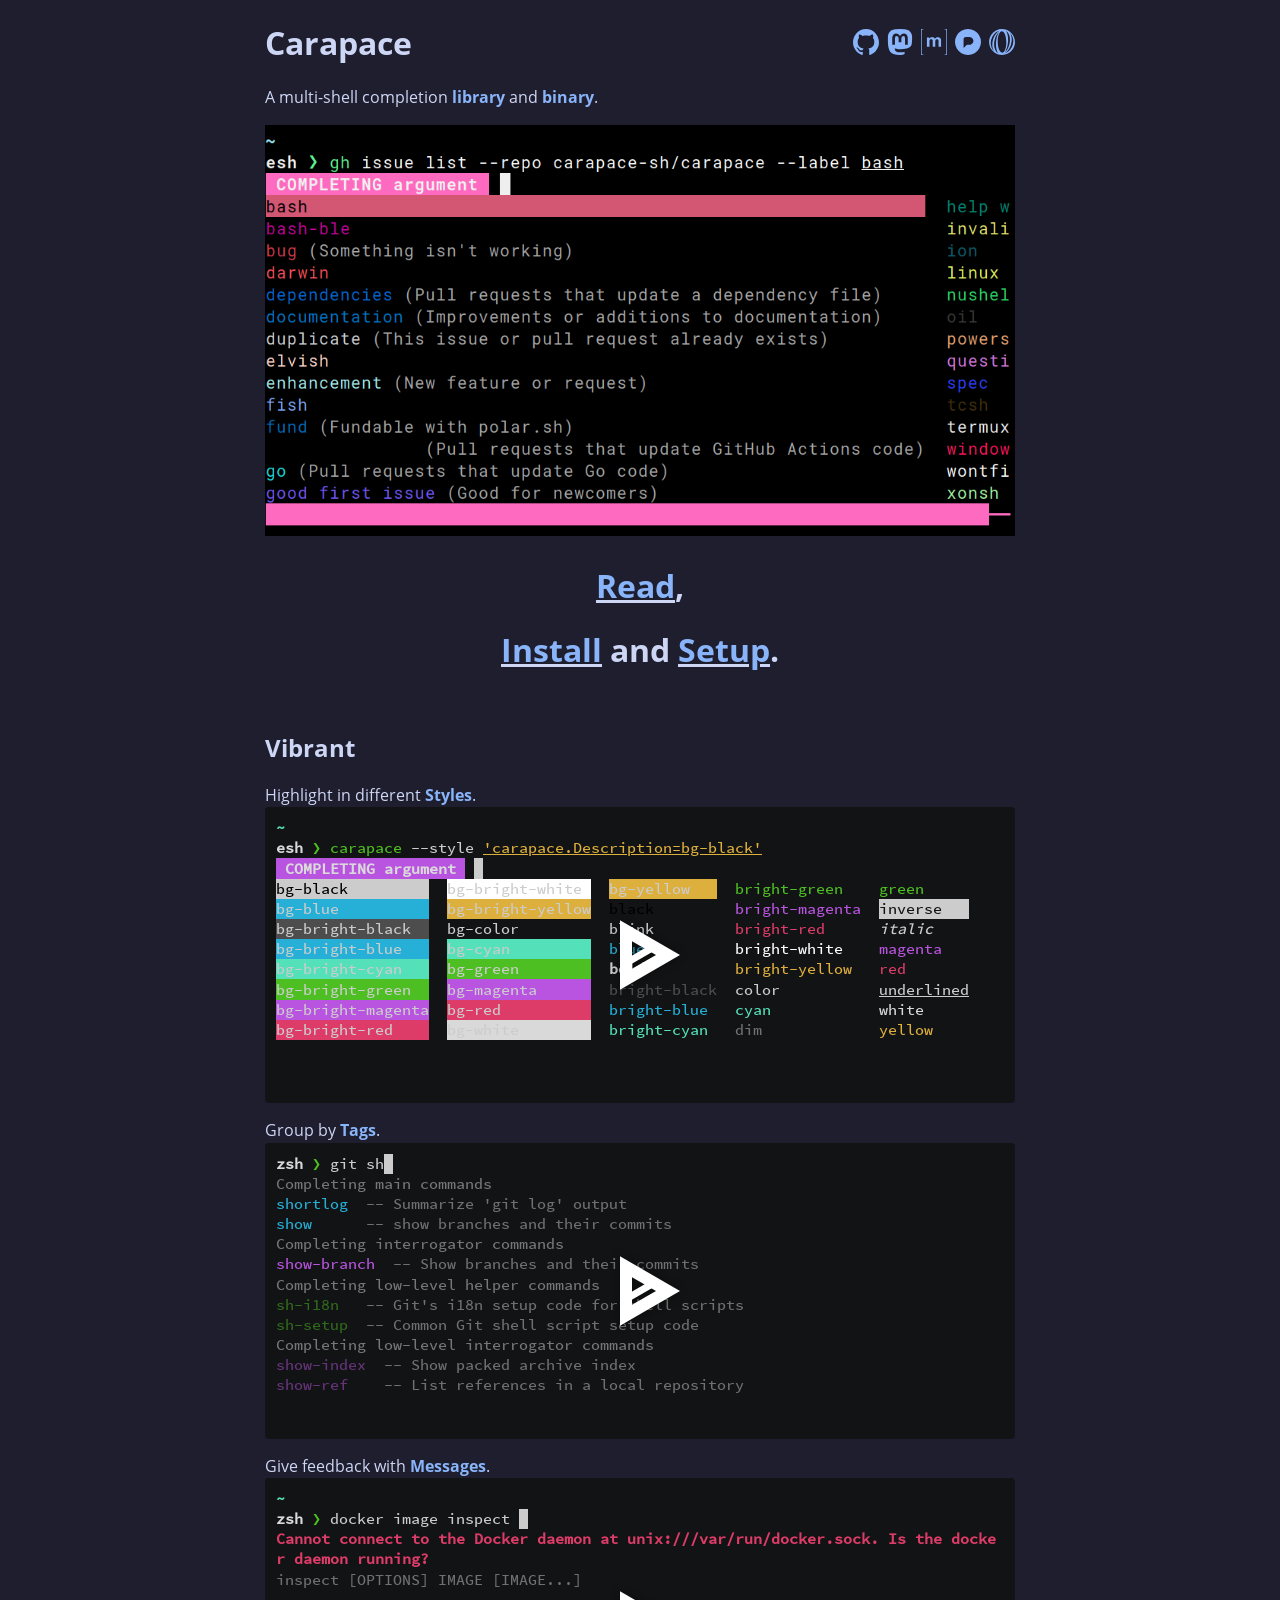
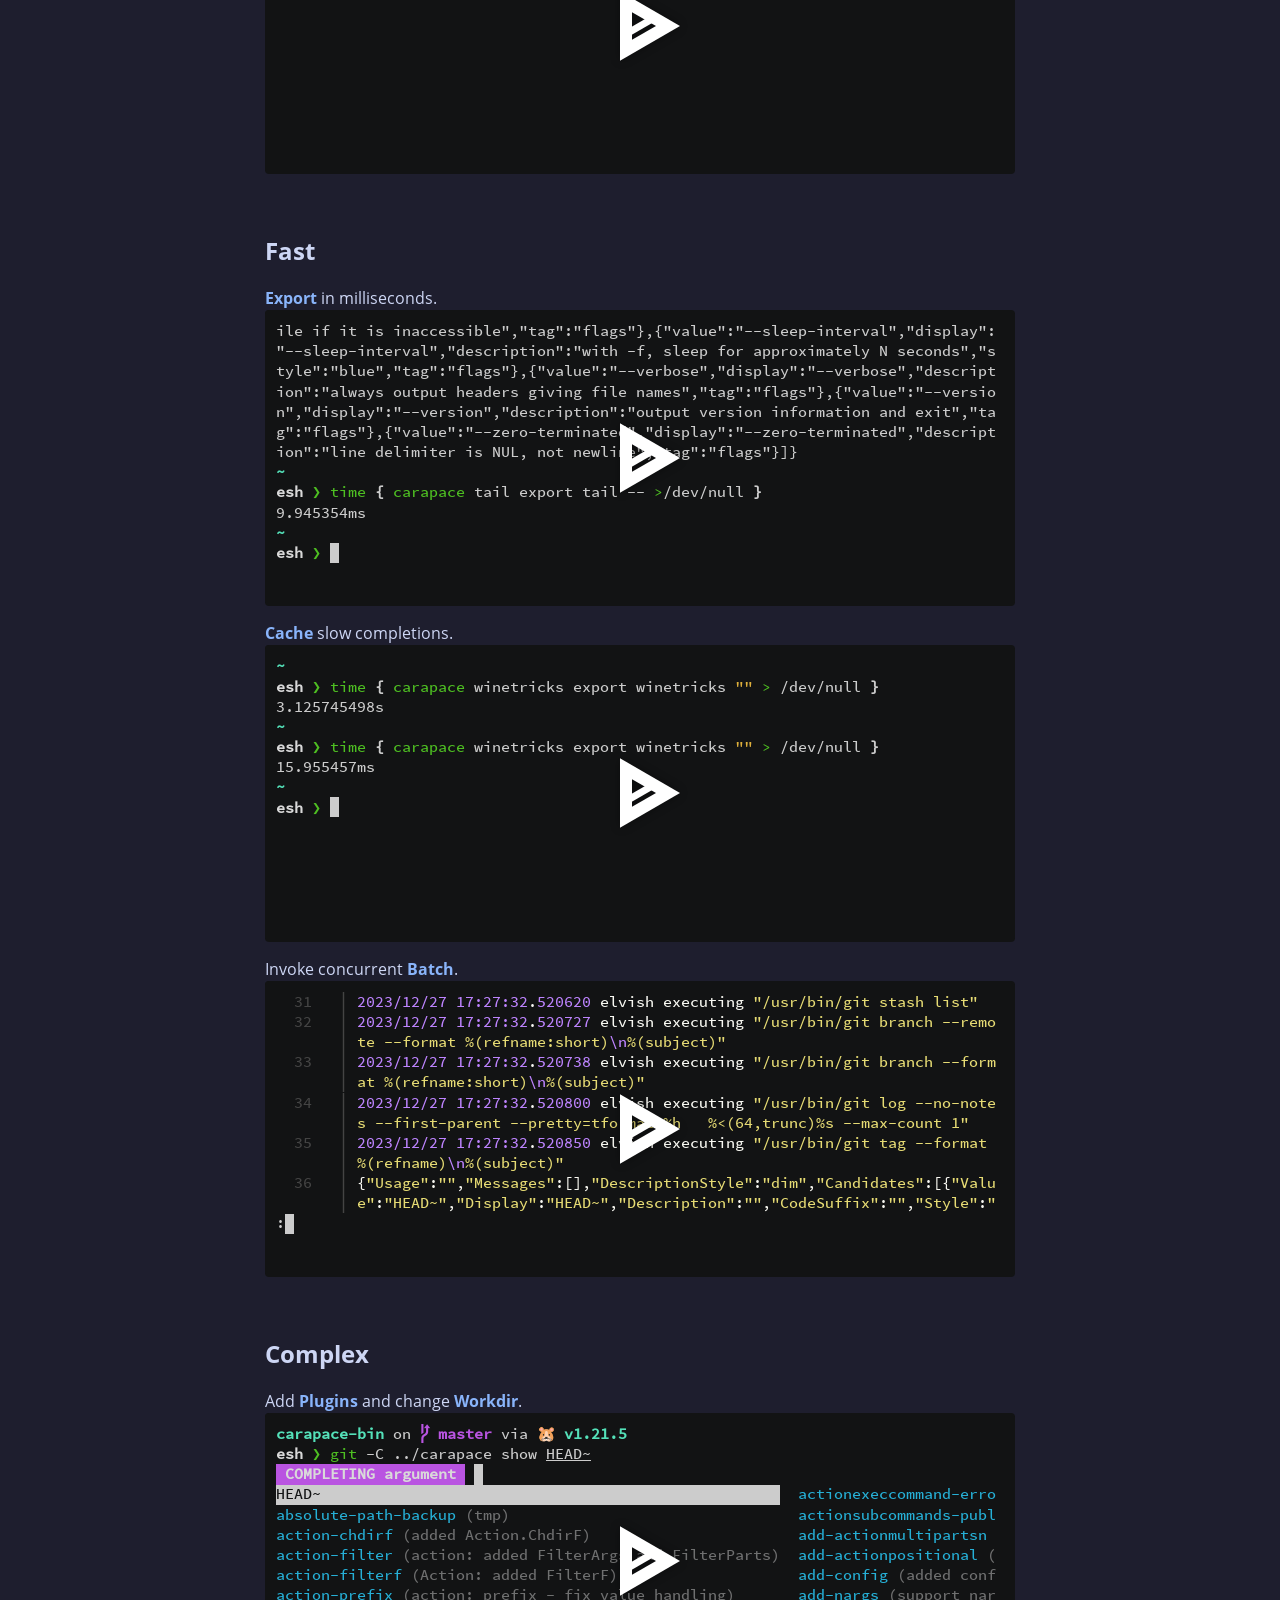
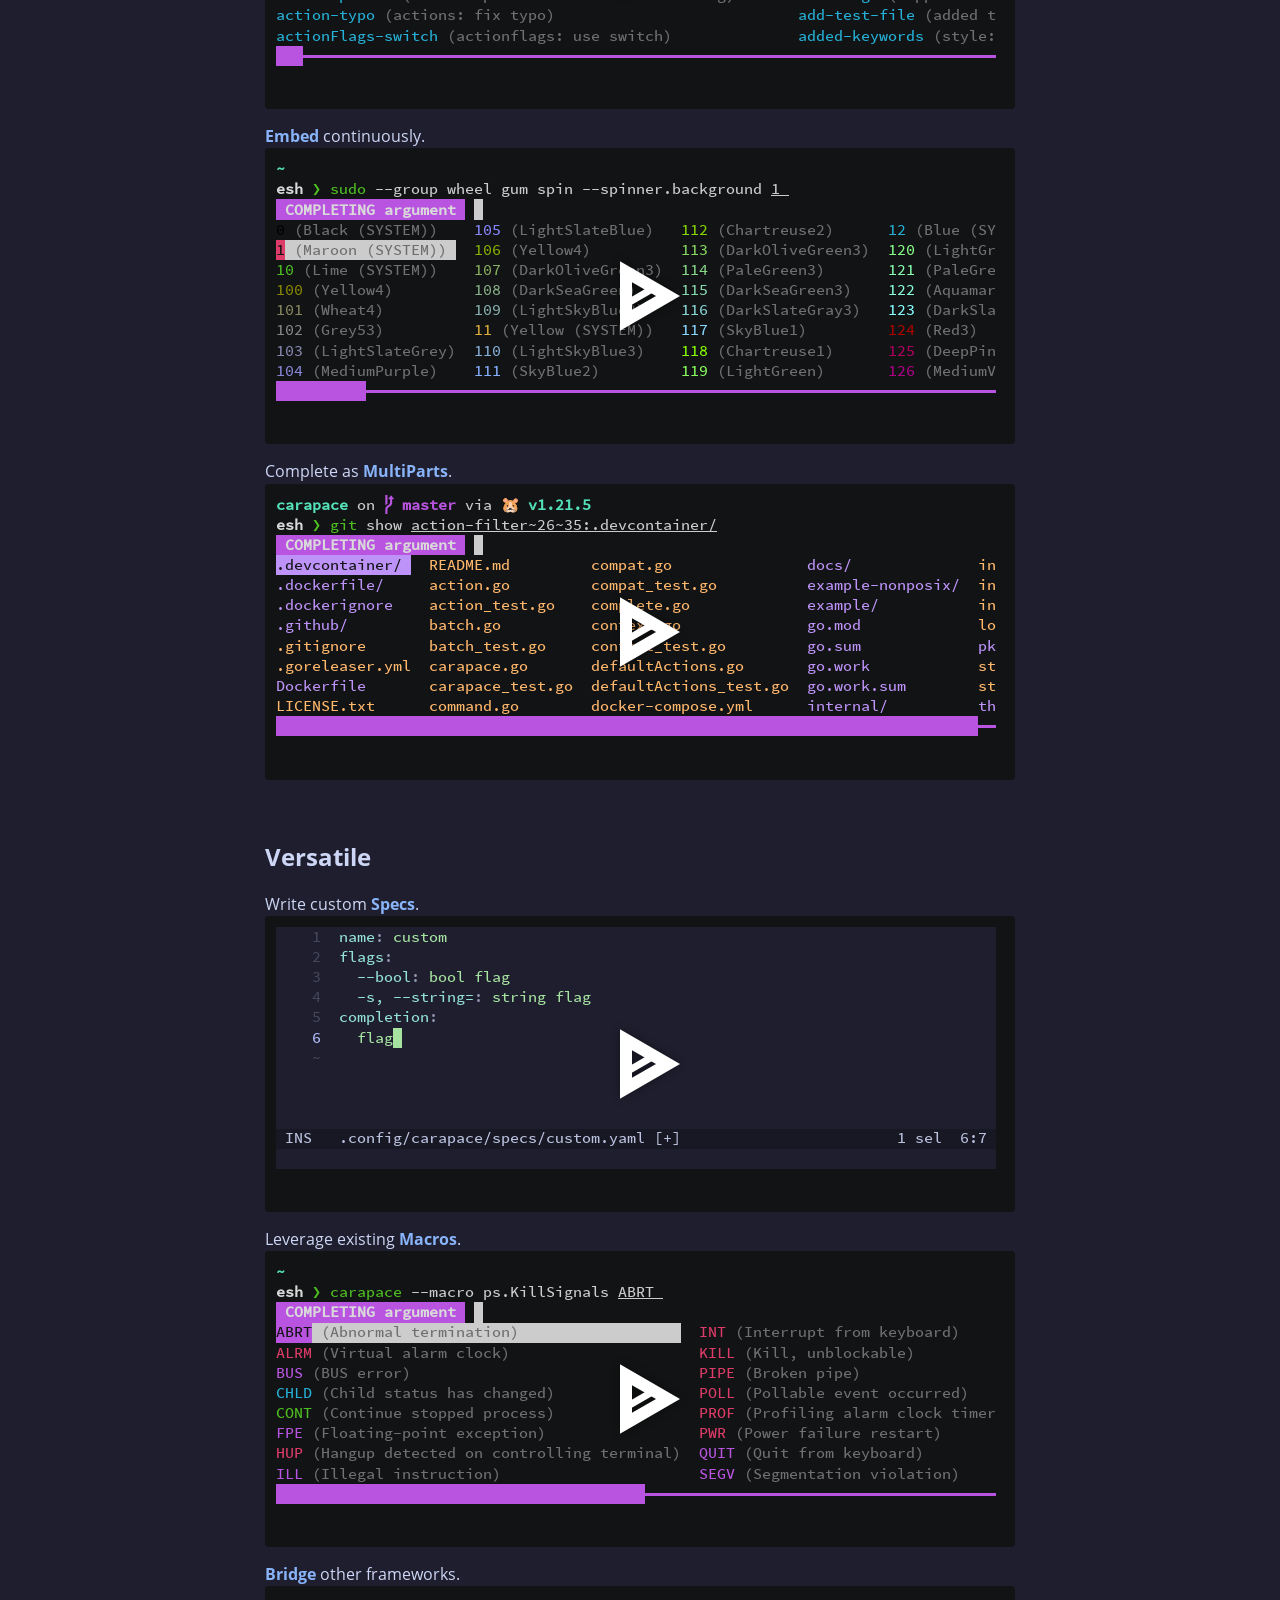
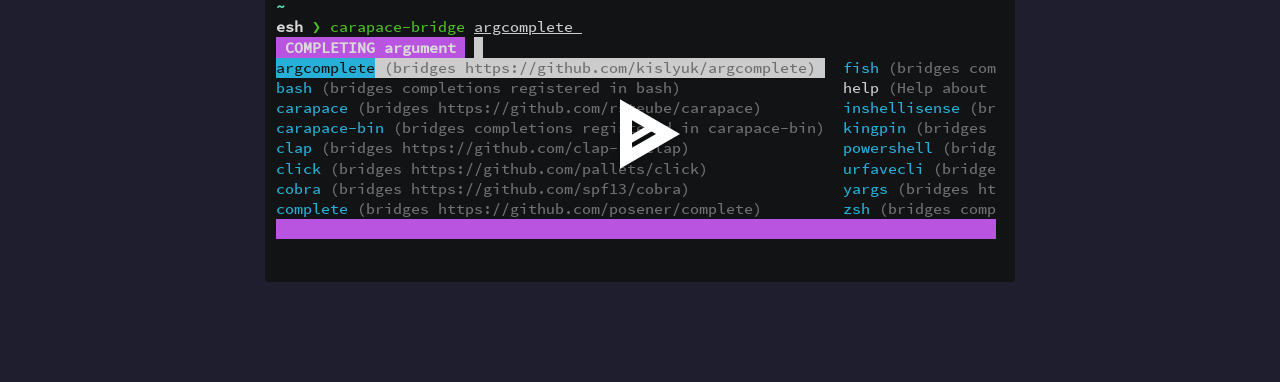
==== commit 301ea5d3: "initial commit [ci skip]" ====
--- a/index.html
+++ b/index.html
@@ -9,49 +9,60 @@
 
         <!-- Custom HTML head -->
 
+        <!-- Mastodon verification -->
+        <link rel="me" href="https://mastodon.social/@carapace_sh">
+
         <meta name="description" content="A multi-shell completion library and binary.">
         <meta name="viewport" content="width=device-width, initial-scale=1">
         <meta name="theme-color" content="#ffffff">
 
-        <link rel="shortcut icon" href="favicon.png">
-        <link rel="stylesheet" href="css/variables.css">
-        <link rel="stylesheet" href="css/general.css">
-        <link rel="stylesheet" href="css/chrome.css">
-        <link rel="stylesheet" href="css/print.css" media="print">
+        <link rel="shortcut icon" href="favicon-a0e774e1.png">
+        <link rel="stylesheet" href="css/variables-8adf115d.css">
+        <link rel="stylesheet" href="css/general-e96d0476.css">
+        <link rel="stylesheet" href="css/chrome-d279d366.css">
+        <link rel="stylesheet" href="css/print-9e4910d8.css" media="print">
 
         <!-- Fonts -->
-        <link rel="stylesheet" href="FontAwesome/css/font-awesome.css">
-        <link rel="stylesheet" href="fonts/fonts.css">
+        <link rel="stylesheet" href="fonts/fonts-9644e21d.css">
 
         <!-- Highlight.js Stylesheets -->
-        <link rel="stylesheet" href="highlight.css">
-        <link rel="stylesheet" href="tomorrow-night.css">
-        <link rel="stylesheet" href="ayu-highlight.css">
+        <link rel="stylesheet" id="mdbook-highlight-css" href="highlight-493f70e1.css">
+        <link rel="stylesheet" id="mdbook-tomorrow-night-css" href="tomorrow-night-4c0ae647.css">
+        <link rel="stylesheet" id="mdbook-ayu-highlight-css" href="ayu-highlight-3fdfc3ac.css">
 
         <!-- Custom theme stylesheets -->
-        <link rel="stylesheet" href="asciinema/asciinema-player.css">
         <link rel="stylesheet" href="./theme/catppuccin.css">
         <link rel="stylesheet" href="./theme/custom.css">
 
 
-        <!-- Mastodon verification -->
-        <link rel="me" href="https://mastodon.social/@carapace_sh">
-
-        <!-- Provide site root to javascript -->
-        <script>
-            var path_to_root = "";
-            var default_theme = window.matchMedia("(prefers-color-scheme: dark)").matches ? "mocha" : "mocha";
+        <!-- Provide site root and default themes to javascript -->
+        <script>
+            const path_to_root = "";
+            const default_light_theme = "mocha";
+            const default_dark_theme = "mocha";
+            window.path_to_searchindex_js = "searchindex-4b712364.js";
         </script>
         <!-- Start loading toc.js asap -->
-        <script src="toc.js"></script>
+        <script src="toc-3adc65eb.js"></script>
     </head>
     <body>
-    <div id="body-container">
+    <div id="mdbook-help-container">
+        <div id="mdbook-help-popup">
+            <h2 class="mdbook-help-title">Keyboard shortcuts</h2>
+            <div>
+                <p>Press <kbd>←</kbd> or <kbd>→</kbd> to navigate between chapters</p>
+                <p>Press <kbd>S</kbd> or <kbd>/</kbd> to search in the book</p>
+                <p>Press <kbd>?</kbd> to show this help</p>
+                <p>Press <kbd>Esc</kbd> to hide this help</p>
+            </div>
+        </div>
+    </div>
+    <div id="mdbook-body-container">
         <!-- Work around some values being stored in localStorage wrapped in quotes -->
         <script>
             try {
-                var theme = localStorage.getItem('mdbook-theme');
-                var sidebar = localStorage.getItem('mdbook-sidebar');
+                let theme = localStorage.getItem('mdbook-theme');
+                let sidebar = localStorage.getItem('mdbook-sidebar');
 
                 if (theme.startsWith('"') && theme.endsWith('"')) {
                     localStorage.setItem('mdbook-theme', theme.slice(1, theme.length - 1));
@@ -65,7 +76,8 @@
 
         <!-- Set the theme before any content is loaded, prevents flash -->
         <script>
-            var theme;
+            const default_theme = window.matchMedia("(prefers-color-scheme: dark)").matches ? default_dark_theme : default_light_theme;
+            let theme;
             try { theme = localStorage.getItem('mdbook-theme'); } catch(e) { }
             if (theme === null || theme === undefined) { theme = default_theme; }
             const html = document.documentElement;
@@ -74,55 +86,49 @@
             html.classList.add("js");
         </script>
 
-        <input type="checkbox" id="sidebar-toggle-anchor" class="hidden">
+        <input type="checkbox" id="mdbook-sidebar-toggle-anchor" class="hidden">
 
         <!-- Hide / unhide sidebar before it is displayed -->
         <script>
-            var sidebar = null;
-            var sidebar_toggle = document.getElementById("sidebar-toggle-anchor");
-            <!-- if (document.body.clientWidth >= 1080) { -->
-                <!-- try { sidebar = localStorage.getItem('mdbook-sidebar'); } catch(e) { } -->
-                <!-- sidebar = sidebar || 'visible'; -->
-            <!-- } else { -->
-                sidebar = 'hidden';
-            <!-- } -->
-            sidebar_toggle.checked = sidebar === 'visible';
+            let sidebar = 'hidden';
+            const sidebar_toggle = document.getElementById("mdbook-sidebar-toggle-anchor");
+            sidebar_toggle.checked = false;
             html.classList.remove('sidebar-visible');
-            html.classList.add("sidebar-" + sidebar);
-        </script>
-
-        <nav id="sidebar" class="sidebar" aria-label="Table of contents">
+        </script>
+
+        <nav id="mdbook-sidebar" class="sidebar" aria-label="Table of contents">
             <!-- populated by js -->
             <mdbook-sidebar-scrollbox class="sidebar-scrollbox"></mdbook-sidebar-scrollbox>
             <noscript>
                 <iframe class="sidebar-iframe-outer" src="toc.html"></iframe>
             </noscript>
-            <div id="sidebar-resize-handle" class="sidebar-resize-handle">
+            <div id="mdbook-sidebar-resize-handle" class="sidebar-resize-handle">
                 <div class="sidebar-resize-indicator"></div>
             </div>
         </nav>
 
-        <div id="page-wrapper" class="page-wrapper">
+        <div id="mdbook-page-wrapper" class="page-wrapper">
 
             <div class="page">
-                <div id="menu-bar-hover-placeholder"></div>
-                <div id="menu-bar" class="menu-bar sticky hidden">
+                <div id="mdbook-menu-bar-hover-placeholder"></div>
+                <div id="mdbook-menu-bar" class="menu-bar sticky hidden">
                     <div class="left-buttons">
-                        <label id="sidebar-toggle" class="icon-button" for="sidebar-toggle-anchor" title="Toggle Table of Contents" aria-label="Toggle Table of Contents" aria-controls="sidebar">
-                            <i class="fa fa-bars"></i>
+                        <label id="mdbook-sidebar-toggle" class="icon-button" for="mdbook-sidebar-toggle-anchor" title="Toggle Table of Contents" aria-label="Toggle Table of Contents" aria-controls="mdbook-sidebar">
+                            <span class=fa-svg><svg xmlns="http://www.w3.org/2000/svg" viewBox="0 0 448 512"><!--! Font Awesome Free 6.2.0 by @fontawesome - https://fontawesome.com License - https://fontawesome.com/license/free (Icons: CC BY 4.0, Fonts: SIL OFL 1.1, Code: MIT License) Copyright 2022 Fonticons, Inc. --><path d="M0 96C0 78.3 14.3 64 32 64H416c17.7 0 32 14.3 32 32s-14.3 32-32 32H32C14.3 128 0 113.7 0 96zM0 256c0-17.7 14.3-32 32-32H416c17.7 0 32 14.3 32 32s-14.3 32-32 32H32c-17.7 0-32-14.3-32-32zM448 416c0 17.7-14.3 32-32 32H32c-17.7 0-32-14.3-32-32s14.3-32 32-32H416c17.7 0 32 14.3 32 32z"/></svg></span>
                         </label>
-                        <button id="theme-toggle" class="icon-button" type="button" title="Change theme" aria-label="Change theme" aria-haspopup="true" aria-expanded="false" aria-controls="theme-list">
-                            <i class="fa fa-paint-brush"></i>
+                        <button id="mdbook-theme-toggle" class="icon-button" type="button" title="Change theme" aria-label="Change theme" aria-haspopup="true" aria-expanded="false" aria-controls="mdbook-theme-list">
+                            <span class=fa-svg><svg xmlns="http://www.w3.org/2000/svg" viewBox="0 0 576 512"><!--! Font Awesome Free 6.2.0 by @fontawesome - https://fontawesome.com License - https://fontawesome.com/license/free (Icons: CC BY 4.0, Fonts: SIL OFL 1.1, Code: MIT License) Copyright 2022 Fonticons, Inc. --><path d="M371.3 367.1c27.3-3.9 51.9-19.4 67.2-42.9L600.2 74.1c12.6-19.5 9.4-45.3-7.6-61.2S549.7-4.4 531.1 9.6L294.4 187.2c-24 18-38.2 46.1-38.4 76.1L371.3 367.1zm-19.6 25.4l-116-104.4C175.9 290.3 128 339.6 128 400c0 3.9 .2 7.8 .6 11.6c1.8 17.5-10.2 36.4-27.8 36.4H96c-17.7 0-32 14.3-32 32s14.3 32 32 32H240c61.9 0 112-50.1 112-112c0-2.5-.1-5-.2-7.5z"/></svg></span>
                         </button>
-                        <ul id="theme-list" class="theme-popup" aria-label="Themes" role="menu">
-                            <li role="none"><button role="menuitem" class="theme" id="light">Light</button></li>
-                            <li role="none"><button role="menuitem" class="theme" id="rust">Rust</button></li>
-                            <li role="none"><button role="menuitem" class="theme" id="coal">Coal</button></li>
-                            <li role="none"><button role="menuitem" class="theme" id="navy">Navy</button></li>
-                            <li role="none"><button role="menuitem" class="theme" id="ayu">Ayu</button></li>
+                        <ul id="mdbook-theme-list" class="theme-popup" aria-label="Themes" role="menu">
+                            <li role="none"><button role="menuitem" class="theme" id="mdbook-theme-default_theme">Auto</button></li>
+                            <li role="none"><button role="menuitem" class="theme" id="mdbook-theme-light">Light</button></li>
+                            <li role="none"><button role="menuitem" class="theme" id="mdbook-theme-rust">Rust</button></li>
+                            <li role="none"><button role="menuitem" class="theme" id="mdbook-theme-coal">Coal</button></li>
+                            <li role="none"><button role="menuitem" class="theme" id="mdbook-theme-navy">Navy</button></li>
+                            <li role="none"><button role="menuitem" class="theme" id="mdbook-theme-ayu">Ayu</button></li>
                         </ul>
-                        <button id="search-toggle" class="icon-button" type="button" title="Search. (Shortkey: s)" aria-label="Toggle Searchbar" aria-expanded="false" aria-keyshortcuts="S" aria-controls="searchbar">
-                            <i class="fa fa-search"></i>
+                        <button id="mdbook-search-toggle" class="icon-button" type="button" title="Search (`/`)" aria-label="Toggle Searchbar" aria-expanded="false" aria-keyshortcuts="/ s" aria-controls="mdbook-searchbar">
+                            <span class=fa-svg><svg xmlns="http://www.w3.org/2000/svg" viewBox="0 0 512 512"><!--! Font Awesome Free 6.2.0 by @fontawesome - https://fontawesome.com License - https://fontawesome.com/license/free (Icons: CC BY 4.0, Fonts: SIL OFL 1.1, Code: MIT License) Copyright 2022 Fonticons, Inc. --><path d="M416 208c0 45.9-14.9 88.3-40 122.7L502.6 457.4c12.5 12.5 12.5 32.8 0 45.3s-32.8 12.5-45.3 0L330.7 376c-34.4 25.2-76.8 40-122.7 40C93.1 416 0 322.9 0 208S93.1 0 208 0S416 93.1 416 208zM208 352c79.5 0 144-64.5 144-144s-64.5-144-144-144S64 128.5 64 208s64.5 144 144 144z"/></svg></span>
                         </button>
                     </div>
 
@@ -130,73 +136,159 @@
 
                     <div class="right-buttons">
                         <a href="print.html" title="Print this book" aria-label="Print this book">
-                            <i id="print-button" class="fa fa-print"></i>
+                            <span class=fa-svg id="print-button"><svg xmlns="http://www.w3.org/2000/svg" viewBox="0 0 512 512"><!--! Font Awesome Free 6.2.0 by @fontawesome - https://fontawesome.com License - https://fontawesome.com/license/free (Icons: CC BY 4.0, Fonts: SIL OFL 1.1, Code: MIT License) Copyright 2022 Fonticons, Inc. --><path d="M128 0C92.7 0 64 28.7 64 64v96h64V64H354.7L384 93.3V160h64V93.3c0-17-6.7-33.3-18.7-45.3L400 18.7C388 6.7 371.7 0 354.7 0H128zM384 352v32 64H128V384 368 352H384zm64 32h32c17.7 0 32-14.3 32-32V256c0-35.3-28.7-64-64-64H64c-35.3 0-64 28.7-64 64v96c0 17.7 14.3 32 32 32H64v64c0 35.3 28.7 64 64 64H384c35.3 0 64-28.7 64-64V384zm-16-88c-13.3 0-24-10.7-24-24s10.7-24 24-24s24 10.7 24 24s-10.7 24-24 24z"/></svg></span>
                         </a>
                         <a href="https://github.com/carapace-sh/carapace.sh" title="Git repository" aria-label="Git repository">
-                            <i id="git-repository-button" class="fa fa-github"></i>
+                            <span class=fa-svg><svg xmlns="http://www.w3.org/2000/svg" viewBox="0 0 496 512"><!--! Font Awesome Free 6.2.0 by @fontawesome - https://fontawesome.com License - https://fontawesome.com/license/free (Icons: CC BY 4.0, Fonts: SIL OFL 1.1, Code: MIT License) Copyright 2022 Fonticons, Inc. --><path d="M165.9 397.4c0 2-2.3 3.6-5.2 3.6-3.3.3-5.6-1.3-5.6-3.6 0-2 2.3-3.6 5.2-3.6 3-.3 5.6 1.3 5.6 3.6zm-31.1-4.5c-.7 2 1.3 4.3 4.3 4.9 2.6 1 5.6 0 6.2-2s-1.3-4.3-4.3-5.2c-2.6-.7-5.5.3-6.2 2.3zm44.2-1.7c-2.9.7-4.9 2.6-4.6 4.9.3 2 2.9 3.3 5.9 2.6 2.9-.7 4.9-2.6 4.6-4.6-.3-1.9-3-3.2-5.9-2.9zM244.8 8C106.1 8 0 113.3 0 252c0 110.9 69.8 205.8 169.5 239.2 12.8 2.3 17.3-5.6 17.3-12.1 0-6.2-.3-40.4-.3-61.4 0 0-70 15-84.7-29.8 0 0-11.4-29.1-27.8-36.6 0 0-22.9-15.7 1.6-15.4 0 0 24.9 2 38.6 25.8 21.9 38.6 58.6 27.5 72.9 20.9 2.3-16 8.8-27.1 16-33.7-55.9-6.2-112.3-14.3-112.3-110.5 0-27.5 7.6-41.3 23.6-58.9-2.6-6.5-11.1-33.3 2.6-67.9 20.9-6.5 69 27 69 27 20-5.6 41.5-8.5 62.8-8.5s42.8 2.9 62.8 8.5c0 0 48.1-33.6 69-27 13.7 34.7 5.2 61.4 2.6 67.9 16 17.7 25.8 31.5 25.8 58.9 0 96.5-58.9 104.2-114.8 110.5 9.2 7.9 17 22.9 17 46.4 0 33.7-.3 75.4-.3 83.6 0 6.5 4.6 14.4 17.3 12.1C428.2 457.8 496 362.9 496 252 496 113.3 383.5 8 244.8 8zM97.2 352.9c-1.3 1-1 3.3.7 5.2 1.6 1.6 3.9 2.3 5.2 1 1.3-1 1-3.3-.7-5.2-1.6-1.6-3.9-2.3-5.2-1zm-10.8-8.1c-.7 1.3.3 2.9 2.3 3.9 1.6 1 3.6.7 4.3-.7.7-1.3-.3-2.9-2.3-3.9-2-.6-3.6-.3-4.3.7zm32.4 35.6c-1.6 1.3-1 4.3 1.3 6.2 2.3 2.3 5.2 2.6 6.5 1 1.3-1.3.7-4.3-1.3-6.2-2.2-2.3-5.2-2.6-6.5-1zm-11.4-14.7c-1.6 1-1.6 3.6 0 5.9 1.6 2.3 4.3 3.3 5.6 2.3 1.6-1.3 1.6-3.9 0-6.2-1.4-2.3-4-3.3-5.6-2z"/></svg></span>
                         </a>
-                        <a href="https://github.com/carapace-sh/carapace.sh/edit/master/docs/src/carapace.md" title="Suggest an edit" aria-label="Suggest an edit">
-                            <i id="git-edit-button" class="fa fa-edit"></i>
+                        <a href="https://github.com/carapace-sh/carapace.sh/edit/master/docs/src/carapace.md" title="Suggest an edit" aria-label="Suggest an edit" rel="edit">
+                            <span class=fa-svg id="git-edit-button"><svg xmlns="http://www.w3.org/2000/svg" viewBox="0 0 512 512"><!--! Font Awesome Free 6.2.0 by @fontawesome - https://fontawesome.com License - https://fontawesome.com/license/free (Icons: CC BY 4.0, Fonts: SIL OFL 1.1, Code: MIT License) Copyright 2022 Fonticons, Inc. --><path d="M421.7 220.3l-11.3 11.3-22.6 22.6-205 205c-6.6 6.6-14.8 11.5-23.8 14.1L30.8 511c-8.4 2.5-17.5 .2-23.7-6.1S-1.5 489.7 1 481.2L38.7 353.1c2.6-9 7.5-17.2 14.1-23.8l205-205 22.6-22.6 11.3-11.3 33.9 33.9 62.1 62.1 33.9 33.9zM96 353.9l-9.3 9.3c-.9 .9-1.6 2.1-2 3.4l-25.3 86 86-25.3c1.3-.4 2.5-1.1 3.4-2l9.3-9.3H112c-8.8 0-16-7.2-16-16V353.9zM453.3 19.3l39.4 39.4c25 25 25 65.5 0 90.5l-14.5 14.5-22.6 22.6-11.3 11.3-33.9-33.9-62.1-62.1L314.3 67.7l11.3-11.3 22.6-22.6 14.5-14.5c25-25 65.5-25 90.5 0z"/></svg></span>
                         </a>
 
                     </div>
                 </div>
 
-                <div id="search-wrapper" class="hidden">
-                    <form id="searchbar-outer" class="searchbar-outer">
-                        <input type="search" id="searchbar" name="searchbar" placeholder="Search this book ..." aria-controls="searchresults-outer" aria-describedby="searchresults-header">
+                <div id="mdbook-search-wrapper" class="hidden">
+                    <form id="mdbook-searchbar-outer" class="searchbar-outer">
+                        <div class="search-wrapper">
+                            <input type="search" id="mdbook-searchbar" name="searchbar" placeholder="Search this book ..." aria-controls="mdbook-searchresults-outer" aria-describedby="searchresults-header">
+                            <div class="spinner-wrapper">
+                                <span class=fa-svg id="fa-spin"><svg xmlns="http://www.w3.org/2000/svg" viewBox="0 0 512 512"><!--! Font Awesome Free 6.2.0 by @fontawesome - https://fontawesome.com License - https://fontawesome.com/license/free (Icons: CC BY 4.0, Fonts: SIL OFL 1.1, Code: MIT License) Copyright 2022 Fonticons, Inc. --><path d="M304 48c0-26.5-21.5-48-48-48s-48 21.5-48 48s21.5 48 48 48s48-21.5 48-48zm0 416c0-26.5-21.5-48-48-48s-48 21.5-48 48s21.5 48 48 48s48-21.5 48-48zM48 304c26.5 0 48-21.5 48-48s-21.5-48-48-48s-48 21.5-48 48s21.5 48 48 48zm464-48c0-26.5-21.5-48-48-48s-48 21.5-48 48s21.5 48 48 48s48-21.5 48-48zM142.9 437c18.7-18.7 18.7-49.1 0-67.9s-49.1-18.7-67.9 0s-18.7 49.1 0 67.9s49.1 18.7 67.9 0zm0-294.2c18.7-18.7 18.7-49.1 0-67.9S93.7 56.2 75 75s-18.7 49.1 0 67.9s49.1 18.7 67.9 0zM369.1 437c18.7 18.7 49.1 18.7 67.9 0s18.7-49.1 0-67.9s-49.1-18.7-67.9 0s-18.7 49.1 0 67.9z"/></svg></span>
+                            </div>
+                        </div>
                     </form>
-                    <div id="searchresults-outer" class="searchresults-outer hidden">
-                        <div id="searchresults-header" class="searchresults-header"></div>
-                        <ul id="searchresults">
+                    <div id="mdbook-searchresults-outer" class="searchresults-outer hidden">
+                        <div id="mdbook-searchresults-header" class="searchresults-header"></div>
+                        <ul id="mdbook-searchresults">
                         </ul>
                     </div>
                 </div>
 
                 <!-- Apply ARIA attributes after the sidebar and the sidebar toggle button are added to the DOM -->
                 <script>
-                    document.getElementById('sidebar-toggle').setAttribute('aria-expanded', sidebar === 'visible');
-                    document.getElementById('sidebar').setAttribute('aria-hidden', sidebar !== 'visible');
-                    Array.from(document.querySelectorAll('#sidebar a')).forEach(function(link) {
+                    document.getElementById('mdbook-sidebar-toggle').setAttribute('aria-expanded', sidebar === 'visible');
+                    document.getElementById('mdbook-sidebar').setAttribute('aria-hidden', sidebar !== 'visible');
+                    Array.from(document.querySelectorAll('#mdbook-sidebar a')).forEach(function(link) {
                         link.setAttribute('tabIndex', sidebar === 'visible' ? 0 : -1);
                     });
                 </script>
 
-                <div id="content" class="content">
+                <div id="mdbook-content" class="content">
                     <main>
-                        <h1 id="carapace"><a class="header" href="#carapace">Carapace <div style="float:right;"><a href="https://github.com/carapace-sh"><img height="26em" src="icons/github.svg" /></a> <a href="https://mastodon.social/@carapace_sh"><img height="26em" src="icons/mastodon.svg" /></a> <a href="https://matrix.to/#/%23carapace-sh:matrix.org"><img height="26em" src="icons/matrix.svg" /></a> <a href="https://pixelfed.social/carapace_sh"><img height="26em" src="icons/pixelfed.svg" /></a> <a href="https://polar.sh/carapace-sh"><img height="26em" src="icons/polar.svg" /></a></div></a></h1>
+                        <link rel="stylesheet" href="asciinema/asciinema-player.css">
+<script src="asciinema/asciinema-player.min.js"></script>
+<h1 id="carapace"><a class="header" href="#carapace">Carapace </a>
+<div style="float:right;"><a href="https://github.com/carapace-sh"><img height="26em" src="icons/github.svg" /></a> <a href="https://mastodon.social/@carapace_sh"><img height="26em" src="icons/mastodon.svg" /></a> <a href="https://matrix.to/#/%23carapace-sh:matrix.org"><img height="26em" src="icons/matrix.svg" /></a> <a href="https://pixelfed.social/carapace_sh"><img height="26em" src="icons/pixelfed.svg" /></a> <a href="https://polar.sh/carapace-sh"><img height="26em" src="icons/polar.svg" /></a></div>
+</h1>
+
 <p>A multi-shell completion <strong><a href="https://github.com/carapace-sh/carapace">library</a></strong> and <strong><a href="https://github.com/carapace-sh/carapace-bin">binary</a></strong>.</p>
-<p><img src="./opengraph.png" alt="" /></p>
-<center><h1 id="read"><a class="header" href="#read"><strong><u><a href="https://pixi.carapace.sh">Read</a></u>,</strong></a></h1></center>
-<center><h1 id="install-and-setup"><a class="header" href="#install-and-setup"><strong><u><a href="https://carapace-sh.github.io/carapace-bin/install.html">Install</a></u> and <u><a href="https://carapace-sh.github.io/carapace-bin/setup.html">Setup</a></u>.</strong></a></h1></center>
+<p><label class="checkbox-label"><input class="checkbox-img" type="checkbox"><img src="./opengraph.png" alt=""><span class="img-wrapper"><img src="./opengraph.png" alt=""></span></label></p>
+<center>
+<h1><strong><u><a href="https://pixi.carapace.sh">Read</a></u>,</strong></h1>
+</center>
+<center>
+<h1><strong><u><a href="https://carapace-sh.github.io/carapace-bin/install.html">Install</a></u> and <u><a href="https://carapace-sh.github.io/carapace-bin/setup.html">Setup</a></u>.</strong></h1>
+</center>
 <h2 id="vibrant"><a class="header" href="#vibrant">Vibrant</a></h2>
 <h3 id="highlight-in-different-styles"><a class="header" href="#highlight-in-different-styles">Highlight in different <strong><a href="https://carapace-sh.github.io/carapace/carapace/action/style.html">Styles</a></strong>.</a></h3>
-<p><img src="./carapace/style.cast" alt="80x12@0:8" /></p>
+<div id="asciinema-0" class="asciinema-player"></div>
+
+<script>
+window.addEventListener("load", function () {
+  AsciinemaPlayer.create("./carapace/style.cast", document.getElementById("asciinema-0"), {"cols":80,"poster":"data:text/plain,\u001b[?7h\u001b[7m⏎\u001b[m                                                                               \r \r\u001b[?7l\u001b[?2004h\u001b[?25l\r???>                                                                       ???> \r\u001b[5C\u001b[?25h\u001b[?25l\r\u001b[5C\u001b[K\r\u001b[5C\u001b[?25h\u001b[?25l\r\r\u001b[5C\u001b[?25h\u001b[?25l\r\u001b[K\u001b[0;1;36m~\u001b[0;m \r\n\u001b[0;1;37mesh\u001b[0;m \u001b[0;1;32m❯\u001b[0;m \r\u001b[6C\u001b[?25h\u001b[?25l\u001b[1A\r\r\n\u001b[6C\u001b[0;31mc\u001b[0;m\r\u001b[7C\u001b[?25h\u001b[?25l\u001b[1A\r\r\n\r\u001b[7C\u001b[?25h\u001b[?25l\u001b[1A\r\r\n\r\u001b[7C\u001b[?25h\u001b[?25l\u001b[1A\r\r\n\r\u001b[7C\u001b[?25h\u001b[?25l\u001b[1A\r\r\n\u001b[7C\u001b[0;31ma\u001b[0;m\r\u001b[8C\u001b[?25h\u001b[?25l\u001b[1A\r\r\n\r\u001b[8C\u001b[?25h\u001b[?25l\u001b[1A\r\r\n\u001b[8C\u001b[0;31mr\u001b[0;m\r\u001b[9C\u001b[?25h\u001b[?25l\u001b[1A\r\r\n\r\u001b[9C\u001b[?25h\u001b[?25l\u001b[1A\r\r\n\u001b[9C\u001b[0;31ma\u001b[0;m\r\u001b[10C\u001b[?25h\u001b[?25l\u001b[1A\r\r\n\r\u001b[10C\u001b[?25h\u001b[?25l\u001b[1A\r\r\n\r\u001b[10C\u001b[?25h\u001b[?25l\u001b[1A\r\r\n\r\u001b[10C\u001b[?25h\u001b[?25l\u001b[1A\r\r\n\r\u001b[10C\u001b[?25h\u001b[?25l\u001b[1A\r\r\n\u001b[10C\u001b[0;31mp\u001b[0;m\r\u001b[11C\u001b[?25h\u001b[?25l\u001b[1A\r\r\n\r\u001b[11C\u001b[?25h\u001b[?25l\u001b[1A\r\r\n\u001b[11C\u001b[0;31ma\u001b[0;m\r\u001b[12C\u001b[?25h\u001b[?25l\u001b[1A\r\r\n\r\u001b[12C\u001b[?25h\u001b[?25l\u001b[1A\r\r\n\u001b[12C\u001b[0;31mc\u001b[0;m\r\u001b[13C\u001b[?25h\u001b[?25l\u001b[1A\r\r\n\r\u001b[13C\u001b[?25h\u001b[?25l\u001b[1A\r\r\n\u001b[6C\u001b[K\u001b[0;32mcarapace\u001b[0;m\r\u001b[14C\u001b[?25h\u001b[?25l\u001b[1A\r\r\n\r\u001b[14C\u001b[?25h\u001b[?25l\u001b[1A\r\r\n\u001b[14C \r\u001b[15C\u001b[?25h\u001b[?25l\u001b[1A\r\r\n\r\u001b[15C\u001b[?25h\u001b[?25l\u001b[1A\r\r\n\u001b[15C-\r\u001b[16C\u001b[?25h\u001b[?25l\u001b[1A\r\r\n\r\u001b[16C\u001b[?25h\u001b[?25l\u001b[1A\r\r\n\u001b[16C-\r\u001b[17C\u001b[?25h\u001b[?25l\u001b[1A\r\r\n\r\u001b[17C\u001b[?25h\u001b[?25l\u001b[1A\r\r\n\u001b[15C\u001b[K\u001b[0;4m--codegen \r\n\u001b[0;1;37;45m COMPLETING argument \u001b[0;m \r\n\u001b[0;7m--codegen\u001b[0;2;7m (generate code for spec file)\u001b[0;m  --run\u001b[0;2m (run spec)                     \r\n\u001b[0;m--condition\u001b[0;2m (list or execute condition)\u001b[0;m  --schema\u001b[0;2m (json schema for spec files)\r\n\u001b[0;m--help\u001b[0;2m (help for carapace)             \u001b[0;m  --style\u001b[0;2m (set style)                  \r\n\u001b[0;m--list\u001b[0;2m (list completers)               \u001b[0;m  --version\u001b[0;2m (version for carapace)     \r\n\u001b[0;m--macro\u001b[0;2m (list or execute macros)       \u001b[0;m\u001b[5A\r\u001b[22C\u001b[?25h\u001b[?25l\u001b[2A\r\r\n\r\n\u001b[22Cs\r\n\r\n\r\n\u001b[2C\u001b[Klist\u001b[0;2m (list completers)               \u001b[0;m  --style\u001b[0;2m (set style)                  \r\n\u001b[2C\u001b[0;m\u001b[Kmacro\u001b[0;2m (list or execute macros)       \u001b[0;m  --version\u001b[0;2m (version for carapace)     \u001b[0;m\r\n\u001b[J\u001b[A\u001b[4A\r\u001b[23C\u001b[?25h\u001b[?25l\u001b[2A\r\r\n\r\n\r\n\r\n\r\n\r\n\u001b[4A\r\u001b[23C\u001b[?25h\u001b[?25l\u001b[2A\r\r\n\u001b[19C\u001b[K\u001b[0;4mndition \r\n\u001b[23C\u001b[0;mt\r\n\u001b[4C\u001b[K\u001b[0;7mndition\u001b[0;2;7m (list or execute condition)\u001b[0;m  --macro\u001b[0;2m (list or execute macros)\r\n\u001b[2C\u001b[0;m\u001b[Klist\u001b[0;2m (list completers)               \u001b[0;m  --style\u001b[0;2m (set style)             \u001b[0;m\r\n\u001b[J\u001b[A\u001b[2A\r\u001b[24C\u001b[?25h\u001b[?25l\u001b[2A\r\r\n\r\n\r\n\r\n\u001b[2A\r\u001b[24C\u001b[?25h\u001b[?25l\u001b[2A\r\r\n\u001b[17C\u001b[K\u001b[0;4mstyle \r\n\u001b[24C\u001b[0;my\r\n\u001b[2C\u001b[K\u001b[0;7mstyle\u001b[0;2;7m (set style)\u001b[0;m\r\n\u001b[J\u001b[A\u001b[1A\r\u001b[25C\u001b[?25h\u001b[?25l\u001b[2A\r\r\n\r\n\r\n\u001b[1A\r\u001b[25C\u001b[?25h\u001b[?25l\u001b[2A\r\r\n\r\n\u001b[25Cl\r\n\u001b[1A\r\u001b[26C\u001b[?25h\u001b[?25l\u001b[2A\r\r\n\u001b[15C\u001b[K--style \r\n\u001b[J\u001b[A\r\u001b[23C\u001b[?25h\u001b[?25l\u001b[1A\r\r\n\r\u001b[23C\u001b[?25h\u001b[?25l\u001b[1A\r\r\n\u001b[23C\u001b[0;4mcarapace-bin.\r\n\u001b[0;1;37;45m COMPLETING argument \u001b[0;m \r\n\u001b[0;7mcarapace-bin\u001b[0;m  docker  git     tea\r\ncarapace      gh      golang\u001b[2A\r\u001b[22C\u001b[?25h\u001b[?25l\u001b[2A\r\r\n\u001b[31C\u001b[K\u001b[0;4m.\r\n\r\n\u001b[0;m\u001b[Kcarapace-bin  docker  git     tea\r\n\u001b[K\u001b[0;7mcarapace    \u001b[0;m  gh      golang\u001b[2A\r\u001b[22C\u001b[?25h\u001b[?25l\u001b[2A\r\r\n\u001b[23C\u001b[Kcarapace.\r\n\u001b[J\u001b[A\r\u001b[32C\u001b[?25h\u001b[?25l\u001b[1A\r\r\n\r\u001b[32C\u001b[?25h\u001b[?25l\u001b[1A\r\r\n\u001b[23C\u001b[K\u001b[0;4;33m'carapace.Description='\r\n\u001b[0;1;37;45m COMPLETING argument \u001b[0;m \r\n\u001b[0;2;7mDescription (default style for descriptions)\u001b[0;m  \u001b[0;1;2mHighlight12\u001b[0;2m (Highlight 12)\u001b[0;m  \u001b[0;2;35mHighli\r\n\u001b[0;1;31mError\u001b[0;2m (default style for errors)            \u001b[0;m  \u001b[0;34mHighlight1\u001b[0;2m (Highlight 1)  \u001b[0;m  \u001b[0;2;36mHighli\r\n\u001b[0;34mFlagArg\u001b[0;2m (flag with argument)                \u001b[0;m  \u001b[0;33mHighlight2\u001b[0;2m (Highlight 2)  \u001b[0;m  \u001b[0;33mKeywor\r\n\u001b[0;35mFlagMultiArg\u001b[0;2m (flag with multiple arguments) \u001b[0;m  \u001b[0;35mHighlight3\u001b[0;2m (Highlight 3)  \u001b[0;m  \u001b[0;31mKeywor\r\n\u001b[0;mFlagNoArg\u001b[0;2m (flag without argument)           \u001b[0;m  \u001b[0;36mHighlight4\u001b[0;2m (Highlight 4)  \u001b[0;m  \u001b[0;32mKeywor\r\n\u001b[0;33mFlagOptArg\u001b[0;2m (flag with optional argument)    \u001b[0;m  \u001b[0;32mHighlight5\u001b[0;2m (Highlight 5)  \u001b[0;m  \u001b[0;2;37mKeywor\r\n\u001b[0;2;32mHighlight10\u001b[0;2m (Highlight 10)                  \u001b[0;m  \u001b[0;2;34mHighlight6\u001b[0;2m (Highlight 6)  \u001b[0;m  \u001b[0;31mLogLev\r\n\u001b[0;1mHighlight11\u001b[0;2m (Highlight 11)                  \u001b[0;m  \u001b[0;2;33mHighlight7\u001b[0;2m (Highlight 7)  \u001b[0;m  \u001b[0;2;37mLogLev\r\n\u001b[0;7;35m                                                              \u001b[0;35m━━━━━━━━━━━━━━━━━━\u001b[0;m\u001b[9A\r\u001b[22C\u001b[?25h\u001b[?25l\u001b[2A\r\r\n\r\n\r\n\r\n\r\n\r\n\r\n\r\n\r\n\r\n\r\n\u001b[9A\r\u001b[22C\u001b[?25h\u001b[?25l\u001b[2A\r\r\n\u001b[23C\u001b[K\u001b[0;33m'carapace.Description='\u001b[0;m\r\n\u001b[J\u001b[A\r\u001b[46C\u001b[?25h\u001b[?25l\u001b[1A\r\r\n\r\u001b[46C\u001b[?25h\u001b[?25l\u001b[1A\r\r\n\u001b[23C\u001b[K\u001b[0;4;33m'carapace.Description=bg-black'\r\n\u001b[0;1;37;45m COMPLETING argument \u001b[0;m \r\n\u001b[0;7;40mbg-black         \u001b[0;m  \u001b[0;107mbg-bright-white \u001b[0;m  \u001b[0;43mbg-yellow   \u001b[0;m  \u001b[0;92mbright-green  \u001b[0;m  \u001b[0;32mgreen     \r\n\u001b[0;44mbg-blue          \u001b[0;m  \u001b[0;103mbg-bright-yellow\u001b[0;m  \u001b[0;30mblack       \u001b[0;m  \u001b[0;95mbright-magenta\u001b[0;m  \u001b[0;7minverse   \r\n\u001b[0;100mbg-bright-black  \u001b[0;m  bg-color          \u001b[0;5mblink       \u001b[0;m  \u001b[0;91mbright-red    \u001b[0;m  \u001b[0;3mitalic    \r\n\u001b[0;104mbg-bright-blue   \u001b[0;m  \u001b[0;46mbg-cyan         \u001b[0;m  \u001b[0;34mblue        \u001b[0;m  \u001b[0;97mbright-white  \u001b[0;m  \u001b[0;35mmagenta   \r\n\u001b[0;106mbg-bright-cyan   \u001b[0;m  \u001b[0;42mbg-green        \u001b[0;m  \u001b[0;1mbold        \u001b[0;m  \u001b[0;93mbright-yellow \u001b[0;m  \u001b[0;31mred       \r\n\u001b[0;102mbg-bright-green  \u001b[0;m  \u001b[0;45mbg-magenta      \u001b[0;m  \u001b[0;90mbright-black\u001b[0;m  color           \u001b[0;4munderlined\r\n\u001b[0;105mbg-bright-magenta\u001b[0;m  \u001b[0;41mbg-red          \u001b[0;m  \u001b[0;94mbright-blue \u001b[0;m  \u001b[0;36mcyan          \u001b[0;m  \u001b[0;37mwhite     \r\n\u001b[0;101mbg-bright-red    \u001b[0;m  \u001b[0;47mbg-white        \u001b[0;m  \u001b[0;96mbright-cyan \u001b[0;m  \u001b[0;2mdim           \u001b[0;m  \u001b[0;33myellow    \u001b[0;m\u001b[8A\r\u001b[22C\u001b[?25h","rows":12});
+});
+</script>
 <h3 id="group-by-tags"><a class="header" href="#group-by-tags">Group by <strong><a href="https://carapace-sh.github.io/carapace/carapace/action/tag.html">Tags</a></strong>.</a></h3>
-<p><img src="./carapace/tag.cast" alt="80x12@0:3" /></p>
+<div id="asciinema-1" class="asciinema-player"></div>
+
+<script>
+window.addEventListener("load", function () {
+  AsciinemaPlayer.create("./carapace/tag.cast", document.getElementById("asciinema-1"), {"cols":80,"poster":"data:text/plain,\u001b[1m\u001b[7m%\u001b[27m\u001b[1m\u001b[0m                                                                               \r \r\r\u001b[0m\u001b[27m\u001b[24m\u001b[J\u001b[1;36mcarapace.sh\u001b[0m on \u001b[1;35m \u001b[0m\u001b[1;35mmaster\u001b[0m \u001b[1;31m[\u001b[0m\u001b[1;31m$\u001b[0m\u001b[1;31m]\u001b[0m \r\n\u001b[1;37mzsh\u001b[0m \u001b[1;32m❯\u001b[0m \u001b[K\u001b[?2004hg\bgit sh\u0007\r\r\n\u001b[2;37mCompleting main commands\u001b[m\r\n\u001b[0m\u001b[34mshortlog\u001b[0m\u001b[2m  -- Summarize 'git log' output\u001b[0m\r\n\u001b[34mshow\u001b[0m\u001b[2m      -- show branches and their commits\u001b[0m\r\n\u001b[2;37mCompleting interrogator commands\u001b[m\r\n\u001b[0m\u001b[35mshow-branch\u001b[0m\u001b[2m  -- Show branches and their commits\u001b[0m\r\n\u001b[2;37mCompleting low-level helper commands\u001b[m\r\n\u001b[0m\u001b[2;32msh-i18n\u001b[0m\u001b[2m   -- Git's i18n setup code for shell scripts\u001b[0m\r\n\u001b[2;32msh-setup\u001b[0m\u001b[2m  -- Common Git shell script setup code\u001b[0m\r\n\u001b[2;37mCompleting low-level interrogator commands\u001b[m\r\n\u001b[0m\u001b[2;35mshow-index\u001b[0m\u001b[2m  -- Show packed archive index\u001b[0m\r\n\u001b[J\u001b[2;35mshow-ref\u001b[0m\u001b[2m    -- List references in a local repository\u001b[0m\u001b[J\u001b[11A\u001b[0m\u001b[27m\u001b[24m\r\u001b[6Cgit sh\u001b[K","rows":12});
+});
+</script>
 <h3 id="give-feedback-with-messages"><a class="header" href="#give-feedback-with-messages">Give feedback with <strong><a href="https://carapace-sh.github.io/carapace/carapace/defaultActions/actionMessage.html">Messages</a></strong>.</a></h3>
-<p><img src="./carapace/message.cast" alt="80x12@0:8" /></p>
+<div id="asciinema-2" class="asciinema-player"></div>
+
+<script>
+window.addEventListener("load", function () {
+  AsciinemaPlayer.create("./carapace/message.cast", document.getElementById("asciinema-2"), {"cols":80,"poster":"data:text/plain,\u001b[1m\u001b[7m%\u001b[27m\u001b[1m\u001b[0m                                                                               \r \r\r\u001b[0m\u001b[27m\u001b[24m\u001b[J\u001b[1;36m~\u001b[0m \r\n\u001b[1;37mzsh\u001b[0m \u001b[1;32m❯\u001b[0m \u001b[K\u001b[?2004hd\bdocker image\u0007\r\r\n\u001b[2mdocker [OPTIONS] COMMAND [ARG...]\u001b[m\r\n\u001b[2;37mCompleting common commands\u001b[m\r\n\u001b[0m\u001b[34mimages\u001b[0m\u001b[2m  -- List images\u001b[0m\r\n\u001b[2;37mCompleting management commands\u001b[m\r\n\u001b[J\u001b[0m\u001b[33mimage\u001b[0m\u001b[2m  -- Manage images\u001b[0m\u001b[J\u001b[5A\u001b[0m\u001b[27m\u001b[24m\r\u001b[6Cdocker image\u001b[Ks \r\r\n\u001b[2mdocker [OPTIONS] COMMAND [ARG...]\u001b[m\u001b[K\u001b[K\r\n\u001b[2;37mCompleting common commands\u001b[m\u001b[K\u001b[K\r\n\u001b[7mimages  -- List images\u001b[0m\u001b[K\u001b[K\r\n\u001b[2;37mCompleting management commands\u001b[m\u001b[K\u001b[K\r\n\u001b[J\u001b[0m\u001b[33mimage\u001b[0m\u001b[2m  -- Manage images\u001b[0m\u001b[K\u001b[J\u001b[5A\u001b[0m\u001b[27m\u001b[24m\r\u001b[6Cdocker images\u001b[K\u001b[1C\r\r\n\u001b[2B\u001b[7mimages  -- List images\u001b[0m\u001b[K\r\u001b[7mimages  -- List images\u001b[0m\u001b[K\r\u001bM\u001bM\u001bM\u001b[0m\u001b[27m\u001b[24m\r\u001b[6Cdocker images\u001b[K\u001b[1C\b\b \r\r\n\u001b[2B\u001b[0m\u001b[34mimages\u001b[0m\u001b[2m  -- List images\u001b[0m\u001b[K\r\u001b[2B\u001b[7mimage  -- Manage images\u001b[0m\u001b[K\r\u001b[5A\u001b[0m\u001b[27m\u001b[24m\r\u001b[6Cdocker image\u001b[K\u001b[1C\r\r\n\u001b[J\u001bM\u001b[19Cinspect \u0007\r\r\n\u001b[J\u001b[1;31mCannot connect to the Docker daemon at unix:///var/run/docker.sock. Is th \be docker daemon running?\u001b[m\r\n \b\u001b[2minspect [OPTIONS] IMAGE [IMAGE...]\u001b[m\u001b[J\u001bM\u001bM\u001bM\u001b[0m\u001b[27m\u001b[24m\r\u001b[6Cdocker image inspect\u001b[K\u001b[1C","rows":12});
+});
+</script>
 <h2 id="fast"><a class="header" href="#fast">Fast</a></h2>
 <h3 id="export-in-milliseconds"><a class="header" href="#export-in-milliseconds"><strong><a href="https://carapace-sh.github.io/carapace/carapace/export.html">Export</a></strong> in milliseconds.</a></h3>
-<p><img src="./carapace/export.cast" alt="80x12@0:20" /></p>
+<div id="asciinema-3" class="asciinema-player"></div>
+
+<script>
+window.addEventListener("load", function () {
+  AsciinemaPlayer.create("./carapace/export.cast", document.getElementById("asciinema-3"), {"cols":80,"poster":"data:text/plain,\u001b[?7h\u001b[7m⏎\u001b[m                                                                               \r \r\u001b[?7l\u001b[?2004h\u001b[?25l\r???>                                                                       ???> \r\u001b[5C\u001b[?25h\u001b[?25l\r\u001b[5C\u001b[K\r\u001b[5C\u001b[?25h\u001b[?25l\r\r\u001b[5C\u001b[?25h\u001b[?25l\r\u001b[K\u001b[0;1;36m~\u001b[0;m \r\n\u001b[0;1;37mesh\u001b[0;m \u001b[0;1;32m❯\u001b[0;m \r\u001b[6C\u001b[?25h\u001b[?25l\u001b[1A\r\r\n\r\u001b[6C\u001b[?25h\u001b[?25l\u001b[1A\r\r\n\u001b[6C\u001b[0;31mc\u001b[0;m\r\u001b[7C\u001b[?25h\u001b[?25l\u001b[1A\r\r\n\r\u001b[7C\u001b[?25h\u001b[?25l\u001b[1A\r\r\n\r\u001b[7C\u001b[?25h\u001b[?25l\u001b[1A\r\r\n\r\u001b[7C\u001b[?25h\u001b[?25l\u001b[1A\r\r\n\r\u001b[7C\u001b[?25h\u001b[?25l\u001b[1A\r\r\n\u001b[7C\u001b[0;31ma\u001b[0;m\r\u001b[8C\u001b[?25h\u001b[?25l\u001b[1A\r\r\n\r\u001b[8C\u001b[?25h\u001b[?25l\u001b[1A\r\r\n\u001b[8C\u001b[0;31mr\u001b[0;m\r\u001b[9C\u001b[?25h\u001b[?25l\u001b[1A\r\r\n\r\u001b[9C\u001b[?25h\u001b[?25l\u001b[1A\r\r\n\u001b[9C\u001b[0;31ma\u001b[0;m\r\u001b[10C\u001b[?25h\u001b[?25l\u001b[1A\r\r\n\r\u001b[10C\u001b[?25h\u001b[?25l\u001b[1A\r\r\n\u001b[10C\u001b[0;31mp\u001b[0;m\r\u001b[11C\u001b[?25h\u001b[?25l\u001b[1A\r\r\n\r\u001b[11C\u001b[?25h\u001b[?25l\u001b[1A\r\r\n\u001b[11C\u001b[0;31ma\u001b[0;m\r\u001b[12C\u001b[?25h\u001b[?25l\u001b[1A\r\r\n\u001b[12C\u001b[0;31mc\u001b[0;m\r\u001b[13C\u001b[?25h\u001b[?25l\u001b[1A\r\r\n\r\u001b[13C\u001b[?25h\u001b[?25l\u001b[1A\r\r\n\u001b[6C\u001b[K\u001b[0;32mcarapace\u001b[0;m\r\u001b[14C\u001b[?25h\u001b[?25l\u001b[1A\r\r\n\r\u001b[14C\u001b[?25h\u001b[?25l\u001b[1A\r\r\n\u001b[14C \r\u001b[15C\u001b[?25h\u001b[?25l\u001b[1A\r\r\n\r\u001b[15C\u001b[?25h\u001b[?25l\u001b[1A\r\r\n\u001b[15Ct\r\u001b[16C\u001b[?25h\u001b[?25l\u001b[1A\r\r\n\r\u001b[16C\u001b[?25h\u001b[?25l\u001b[1A\r\r\n\u001b[16Ca\r\u001b[17C\u001b[?25h\u001b[?25l\u001b[1A\r\r\n\r\u001b[17C\u001b[?25h\u001b[?25l\u001b[1A\r\r\n\u001b[15C\u001b[K\u001b[0;4mtac \r\n\u001b[0;1;37;45m COMPLETING argument \u001b[0;m \r\n\u001b[0;7mtac\u001b[0;2;7m (concatenate and print files in reverse)                 \r\n\u001b[0;mtail\u001b[0;2m (output the last part of files)                         \r\n\u001b[0;34mtalosctl\u001b[0;2m (talos)                                             \r\n\u001b[0;mtar\u001b[0;2m (tar - an archiving utility)                             \r\n\u001b[0;mtask\u001b[0;2m (A task runner / simpler Make alternative written in Go)\u001b[0;m\u001b[5A\r\u001b[22C\u001b[?25h\u001b[?25l\u001b[2A\r\r\n\r\n\u001b[22Ci\r\n\r\n\r\n\u001b[Ktar\u001b[0;2m (tar - an archiving utility)                             \r\n\u001b[2C\u001b[0;m\u001b[Ksk\u001b[0;2m (A task runner / simpler Make alternative written in Go)\u001b[0;m\r\n\u001b[J\u001b[A\u001b[4A\r\u001b[23C\u001b[?25h\u001b[?25l\u001b[2A\r\r\n\r\n\r\n\r\n\r\n\r\n\u001b[4A\r\u001b[23C\u001b[?25h\u001b[?25l\u001b[2A\r\r\n\r\n\u001b[23Cl\r\n\u001b[44C\u001b[K\r\n\u001b[44C\u001b[K\r\n\u001b[44C\u001b[K\r\n\u001b[J\u001b[A\u001b[3A\r\u001b[24C\u001b[?25h\u001b[?25l\u001b[2A\r\r\n\r\n\r\n\r\n\r\n\u001b[3A\r\u001b[24C\u001b[?25h\u001b[?25l\u001b[2A\r\r\n\u001b[17C\u001b[K\u001b[0;4mil \r\n\r\n\u001b[0;m\u001b[Ktac\u001b[0;2m (concatenate and print files in reverse)\r\n\u001b[0;m\u001b[K\u001b[0;7mtail\u001b[0;2;7m (output the last part of files)        \r\n\u001b[0;m\u001b[3A\r\u001b[24C\u001b[?25h\u001b[?25l\u001b[2A\r\r\n\u001b[15C\u001b[Ktail \r\n\u001b[J\u001b[A\r\u001b[20C\u001b[?25h\u001b[?25l\u001b[1A\r\r\n\r\u001b[20C\u001b[?25h\u001b[?25l\u001b[1A\r\r\n\u001b[20C\u001b[0;4mbash \r\n\u001b[0;1;37;45m COMPLETING argument \u001b[0;m \r\n\u001b[0;7;38;2;211;86;115mbash    \u001b[0;m  export  \u001b[0;38;2;41;216;102mnushell   \u001b[0;m  spec   \u001b[0;38;2;239;218;83mzsh\r\n\u001b[0;38;2;194;3;154mbash-ble\u001b[0;m  \u001b[0;38;2;126;168;252mfish  \u001b[0;m  \u001b[0;38;2;55;58;54moil       \u001b[0;m  \u001b[0;38;2;65;47;9mtcsh \r\n\u001b[0;38;2;255;214;201melvish  \u001b[0;m  \u001b[0;38;2;14;93;109mion   \u001b[0;m  \u001b[0;38;2;232;161;111mpowershell\u001b[0;m  \u001b[0;38;2;168;255;169mxonsh\u001b[0;m\u001b[3A\r\u001b[22C\u001b[?25h\u001b[?25l\u001b[2A\r\r\n\u001b[24C\u001b[K\u001b[0;4m-ble \r\n\u001b[22C\u001b[0;me\r\n\u001b[K\u001b[0;7;38;2;194;3;154mbash-ble\u001b[0;m  \u001b[0;38;2;255;214;201melvish\u001b[0;m  export  \u001b[0;38;2;41;216;102mnushell\u001b[0;m  \u001b[0;38;2;232;161;111mpowershell\u001b[0;m  spec\r\n\u001b[J\u001b[A\u001b[1A\r\u001b[23C\u001b[?25h\u001b[?25l\u001b[2A\r\r\n\r\n\r\n\u001b[1A\r\u001b[23C\u001b[?25h\u001b[?25l\u001b[2A\r\r\n\u001b[20C\u001b[K\u001b[0;4mexport \r\n\u001b[23C\u001b[0;mx\r\n\u001b[K\u001b[0;7mexport\u001b[0;m\u001b[1A\r\u001b[24C\u001b[?25h\u001b[?25l\u001b[2A\r\r\n\r\n\r\n\u001b[1A\r\u001b[24C\u001b[?25h\u001b[?25l\u001b[2A\r\r\n\u001b[20C\u001b[Kexport \r\n\u001b[J\u001b[A\r\u001b[27C\u001b[?25h\u001b[?25l\u001b[1A\r\r\n\r\u001b[27C\u001b[?25h\u001b[?25l\u001b[1A\r\r\n\u001b[27Ctail \r\u001b[32C\u001b[?25h\u001b[?25l\u001b[1A\r\r\n\u001b[32C-\r\u001b[33C\u001b[?25h\u001b[?25l\u001b[1A\r\r\n\r\u001b[33C\u001b[?25h\u001b[?25l\u001b[1A\r\r\n\u001b[33C-\r\u001b[34C\u001b[?25h\u001b[?25l\u001b[1A\r\r\n\r\u001b[34C\u001b[?25h\u001b[?25l\u001b[1A\r\r\n\u001b[32C\u001b[K\u001b[0;4m--bytes \r\n\u001b[0;1;37;45m COMPLETING argument \u001b[0;m \r\n\u001b[0;7;34m--bytes\u001b[0;2;7m (output the last NUM bytes)                                             \r\n\u001b[0;33m--follow\u001b[0;2m (output appended data as the file grows)                               \r\n\u001b[0;m--help\u001b[0;2m (display this help and exit)                                             \r\n\u001b[0;34m--lines\u001b[0;2m (output the last NUM lines, instead of the last 10)                     \r\n\u001b[0;34m--max-unchanged-stats\u001b[0;2m (reopen a FILE which has not changed size after N iteratio\r\n\u001b[0;34m--pid\u001b[0;2m (with -f, terminate after process ID, PID dies)                           \r\n\u001b[0;34m--quiet\u001b[0;2m (never output headers giving file names)                                \r\n\u001b[0;m--retry\u001b[0;2m (keep trying to open a file if it is inaccessible)                      \r\n\u001b[0;7;35m                                                     \u001b[0;35m━━━━━━━━━━━━━━━━━━━━━━━━━━━\u001b[0;m\u001b[9A\r\u001b[22C\u001b[?25h\u001b[?25l\u001b[2A\r\r\n\u001b[32C\u001b[K--\r\n\u001b[J\u001b[A\r\u001b[34C\u001b[?25h\u001b[?25l\u001b[1A\r\r\n\r\n\r\u001b[?25h\u001b[?7h\u001b[?2004l\r{\"version\":\"v0.48.1\",\"messages\":[],\"nospace\":\".\",\"usage\":\"\",\"values\":[{\"value\":\"--bytes\",\"display\":\"--bytes\",\"description\":\"output the last NUM bytes\",\"style\":\"blue\",\"tag\":\"flags\"},{\"value\":\"--follow\",\"display\":\"--follow\",\"description\":\"output appended data as the file grows\",\"style\":\"yellow\",\"tag\":\"flags\"},{\"value\":\"--help\",\"display\":\"--help\",\"description\":\"display this help and exit\",\"tag\":\"flags\"},{\"value\":\"--lines\",\"display\":\"--lines\",\"description\":\"output the last NUM lines, instead of the last 10\",\"style\":\"blue\",\"tag\":\"flags\"},{\"value\":\"--max-unchanged-stats\",\"display\":\"--max-unchanged-stats\",\"description\":\"reopen a FILE which has not changed size after N iterations\",\"style\":\"blue\",\"tag\":\"flags\"},{\"value\":\"--pid\",\"display\":\"--pid\",\"description\":\"with -f, terminate after process ID, PID dies\",\"style\":\"blue\",\"tag\":\"flags\"},{\"value\":\"--quiet\",\"display\":\"--quiet\",\"description\":\"never output headers giving file names\",\"style\":\"blue\",\"tag\":\"flags\"},{\"value\":\"--retry\",\"display\":\"--retry\",\"description\":\"keep trying to open a file if it is inaccessible\",\"tag\":\"flags\"},{\"value\":\"--sleep-interval\",\"display\":\"--sleep-interval\",\"description\":\"with -f, sleep for approximately N seconds\",\"style\":\"blue\",\"tag\":\"flags\"},{\"value\":\"--verbose\",\"display\":\"--verbose\",\"description\":\"always output headers giving file names\",\"tag\":\"flags\"},{\"value\":\"--version\",\"display\":\"--version\",\"description\":\"output version information and exit\",\"tag\":\"flags\"},{\"value\":\"--zero-terminated\",\"display\":\"--zero-terminated\",\"description\":\"line delimiter is NUL, not newline\",\"tag\":\"flags\"}]}\r\n\u001b[?7h\u001b[7m⏎\u001b[m                                                                               \r \r\u001b[?7l\u001b[?2004h\u001b[?25l\r\u001b[0;1;36m~\u001b[0;m \r\n\u001b[0;1;37mesh\u001b[0;m \u001b[0;1;32m❯\u001b[0;m \r\u001b[6C\u001b[?25h\u001b[?25l\u001b[1A\r\r\n\r\u001b[6C\u001b[?25h\u001b[?25l\u001b[1A\r\r\n\r\u001b[6C\u001b[?25h\u001b[?25l\u001b[1A\r\r\n\r\u001b[6C\u001b[?25h\u001b[?25l\u001b[1A\r\r\n\r\u001b[6C\u001b[?25h\u001b[?25l\u001b[1A\r\r\n\u001b[6C\u001b[0;4;32mcarapace\u001b[0;4m tail export tail --\r\n\u001b[0;1;37;45m HISTORY #32466 \u001b[0;m\u001b[1A\r\u001b[34C\u001b[?25h\u001b[?25l\u001b[1A\r\r\n\u001b[6C\u001b[K\u001b[0;32mcarapace\u001b[0;m tail export tail -- \r\n\u001b[J\u001b[A\r\u001b[35C\u001b[?25h\u001b[?25l\u001b[1A\r\r\n\u001b[35C\u001b[0;32m>\u001b[0;m\r\u001b[36C\u001b[?25h\u001b[?25l\u001b[1A\r\r\n\r\u001b[36C\u001b[?25h\u001b[?25l\u001b[1A\r\r\n\u001b[36C/\r\u001b[37C\u001b[?25h\u001b[?25l\u001b[1A\r\r\n\r\u001b[37C\u001b[?25h\u001b[?25l\u001b[1A\r\r\n\u001b[37Cd\r\u001b[38C\u001b[?25h\u001b[?25l\u001b[1A\r\r\n\u001b[38Ce\r\u001b[39C\u001b[?25h\u001b[?25l\u001b[1A\r\r\n\r\u001b[39C\u001b[?25h\u001b[?25l\u001b[1A\r\r\n\u001b[39Cv\r\u001b[40C\u001b[?25h\u001b[?25l\u001b[1A\r\r\n\r\u001b[40C\u001b[?25h\u001b[?25l\u001b[1A\r\r\n\u001b[40C/\r\u001b[41C\u001b[?25h\u001b[?25l\u001b[1A\r\r\n\u001b[41Cn\r\u001b[42C\u001b[?25h\u001b[?25l\u001b[1A\r\r\n\r\u001b[42C\u001b[?25h\u001b[?25l\u001b[1A\r\r\n\u001b[42Cu\r\u001b[43C\u001b[?25h\u001b[?25l\u001b[1A\r\r\n\r\u001b[43C\u001b[?25h\u001b[?25l\u001b[1A\r\r\n\u001b[43Cl\r\u001b[44C\u001b[?25h\u001b[?25l\u001b[1A\r\r\n\r\u001b[44C\u001b[?25h\u001b[?25l\u001b[1A\r\r\n\u001b[44Cl\r\u001b[45C\u001b[?25h\u001b[?25l\u001b[1A\r\r\n\r\u001b[45C\u001b[?25h\u001b[?25l\u001b[1A\r\r\n\u001b[45C \r\u001b[46C\u001b[?25h\u001b[?25l\u001b[1A\r\r\n\r\u001b[46C\u001b[?25h\u001b[?25l\u001b[1A\r\r\n\u001b[46C\u001b[0;97;41m}\r\n\u001b[0;mparse error: [interactive]:1:41: unexpected rune '}'\u001b[1A\r\u001b[47C\u001b[?25h\u001b[?25l\u001b[1A\r\r\n\r\n\u001b[1A\r\u001b[47C\u001b[?25h\u001b[?25l\u001b[1A\r\r\n\r\n\u001b[1A\r\u001b[46C\u001b[?25h\u001b[?25l\u001b[1A\r\r\n\r\n\u001b[1A\r\u001b[46C\u001b[?25h\u001b[?25l\u001b[1A\r\r\n\r\n\u001b[1A\r\u001b[45C\u001b[?25h\u001b[?25l\u001b[1A\r\r\n\r\n\u001b[1A\r\u001b[45C\u001b[?25h\u001b[?25l\u001b[1A\r\r\n\r\n\u001b[1A\r\u001b[44C\u001b[?25h\u001b[?25l\u001b[1A\r\r\n\r\n\u001b[1A\r\u001b[43C\u001b[?25h\u001b[?25l\u001b[1A\r\r\n\r\n\u001b[1A\r\u001b[43C\u001b[?25h\u001b[?25l\u001b[1A\r\r\n\r\n\u001b[1A\r\u001b[43C\u001b[?25h\u001b[?25l\u001b[1A\r\r\n\r\n\u001b[1A\r\u001b[43C\u001b[?25h\u001b[?25l\u001b[1A\r\r\n\r\n\u001b[1A\r\u001b[43C\u001b[?25h\u001b[?25l\u001b[1A\r\r\n\r\n\u001b[1A\r\u001b[42C\u001b[?25h\u001b[?25l\u001b[1A\r\r\n\r\n\u001b[1A\r\u001b[41C\u001b[?25h\u001b[?25l\u001b[1A\r\r\n\r\n\u001b[1A\r\u001b[40C\u001b[?25h\u001b[?25l\u001b[1A\r\r\n\r\n\u001b[1A\r\u001b[39C\u001b[?25h\u001b[?25l\u001b[1A\r\r\n\r\n\u001b[1A\r\u001b[39C\u001b[?25h\u001b[?25l\u001b[1A\r\r\n\r\n\u001b[1A\r\u001b[38C\u001b[?25h\u001b[?25l\u001b[1A\r\r\n\r\n\u001b[1A\r\u001b[37C\u001b[?25h\u001b[?25l\u001b[1A\r\r\n\r\n\u001b[1A\r\u001b[36C\u001b[?25h\u001b[?25l\u001b[1A\r\r\n\r\n\u001b[1A\r\u001b[36C\u001b[?25h\u001b[?25l\u001b[1A\r\r\n\r\n\u001b[1A\r\u001b[35C\u001b[?25h\u001b[?25l\u001b[1A\r\r\n\r\n\u001b[1A\r\u001b[34C\u001b[?25h\u001b[?25l\u001b[1A\r\r\n\r\n\u001b[1A\r\u001b[33C\u001b[?25h\u001b[?25l\u001b[1A\r\r\n\r\n\u001b[1A\r\u001b[32C\u001b[?25h\u001b[?25l\u001b[1A\r\r\n\r\n\u001b[1A\r\u001b[31C\u001b[?25h\u001b[?25l\u001b[1A\r\r\n\r\n\u001b[1A\r\u001b[30C\u001b[?25h\u001b[?25l\u001b[1A\r\r\n\r\n\u001b[1A\r\u001b[29C\u001b[?25h\u001b[?25l\u001b[1A\r\r\n\r\n\u001b[1A\r\u001b[29C\u001b[?25h\u001b[?25l\u001b[1A\r\r\n\r\n\u001b[1A\r\u001b[28C\u001b[?25h\u001b[?25l\u001b[1A\r\r\n\r\n\u001b[1A\r\u001b[27C\u001b[?25h\u001b[?25l\u001b[1A\r\r\n\r\n\u001b[1A\r\u001b[26C\u001b[?25h\u001b[?25l\u001b[1A\r\r\n\r\n\u001b[1A\r\u001b[25C\u001b[?25h\u001b[?25l\u001b[1A\r\r\n\r\n\u001b[1A\r\u001b[24C\u001b[?25h\u001b[?25l\u001b[1A\r\r\n\r\n\u001b[1A\r\u001b[23C\u001b[?25h\u001b[?25l\u001b[1A\r\r\n\r\n\u001b[1A\r\u001b[22C\u001b[?25h\u001b[?25l\u001b[1A\r\r\n\r\n\u001b[1A\r\u001b[21C\u001b[?25h\u001b[?25l\u001b[1A\r\r\n\r\n\u001b[1A\r\u001b[20C\u001b[?25h\u001b[?25l\u001b[1A\r\r\n\r\n\u001b[1A\r\u001b[19C\u001b[?25h\u001b[?25l\u001b[1A\r\r\n\r\n\u001b[1A\r\u001b[18C\u001b[?25h\u001b[?25l\u001b[1A\r\r\n\r\n\u001b[1A\r\u001b[17C\u001b[?25h\u001b[?25l\u001b[1A\r\r\n\r\n\u001b[1A\r\u001b[16C\u001b[?25h\u001b[?25l\u001b[1A\r\r\n\r\n\u001b[1A\r\u001b[15C\u001b[?25h\u001b[?25l\u001b[1A\r\r\n\r\n\u001b[1A\r\u001b[14C\u001b[?25h\u001b[?25l\u001b[1A\r\r\n\r\n\u001b[1A\r\u001b[13C\u001b[?25h\u001b[?25l\u001b[1A\r\r\n\r\n\u001b[1A\r\u001b[12C\u001b[?25h\u001b[?25l\u001b[1A\r\r\n\r\n\u001b[1A\r\u001b[11C\u001b[?25h\u001b[?25l\u001b[1A\r\r\n\r\n\u001b[1A\r\u001b[10C\u001b[?25h\u001b[?25l\u001b[1A\r\r\n\r\n\u001b[1A\r\u001b[9C\u001b[?25h\u001b[?25l\u001b[1A\r\r\n\r\n\u001b[1A\r\u001b[8C\u001b[?25h\u001b[?25l\u001b[1A\r\r\n\r\n\u001b[1A\r\u001b[7C\u001b[?25h\u001b[?25l\u001b[1A\r\r\n\r\n\u001b[1A\r\u001b[6C\u001b[?25h\u001b[?25l\u001b[1A\r\r\n\r\n\u001b[1A\r\u001b[6C\u001b[?25h\u001b[?25l\u001b[1A\r\r\n\r\n\u001b[1A\r\u001b[6C\u001b[?25h\u001b[?25l\u001b[1A\r\r\n\r\n\u001b[1A\r\u001b[6C\u001b[?25h\u001b[?25l\u001b[1A\r\r\n\r\n\u001b[1A\r\u001b[6C\u001b[?25h\u001b[?25l\u001b[1A\r\r\n\r\n\u001b[1A\r\u001b[6C\u001b[?25h\u001b[?25l\u001b[1A\r\r\n\u001b[6C\u001b[K\u001b[0;31mtcarapace\u001b[0;m tail export tail -- \u001b[0;32m>\u001b[0;m/dev/null \u001b[0;97;41m}\r\n\u001b[30C\u001b[0;m\u001b[K2: unexpected rune '}'\u001b[1A\r\u001b[7C\u001b[?25h\u001b[?25l\u001b[1A\r\r\n\r\n\u001b[1A\r\u001b[7C\u001b[?25h\u001b[?25l\u001b[1A\r\r\n\u001b[7C\u001b[K\u001b[0;31micarapace\u001b[0;m tail export tail -- \u001b[0;32m>\u001b[0;m/dev/null \u001b[0;97;41m}\r\n\u001b[30C\u001b[0;m\u001b[K3: unexpected rune '}'\u001b[1A\r\u001b[8C\u001b[?25h\u001b[?25l\u001b[1A\r\r\n\r\n\u001b[1A\r\u001b[8C\u001b[?25h\u001b[?25l\u001b[1A\r\r\n\u001b[8C\u001b[K\u001b[0;31mmcarapace\u001b[0;m tail export tail -- \u001b[0;32m>\u001b[0;m/dev/null \u001b[0;97;41m}\r\n\u001b[30C\u001b[0;m\u001b[K4: unexpected rune '}'\u001b[1A\r\u001b[9C\u001b[?25h\u001b[?25l\u001b[1A\r\r\n\r\n\u001b[1A\r\u001b[9C\u001b[?25h\u001b[?25l\u001b[1A\r\r\n\u001b[9C\u001b[K\u001b[0;31mecarapace\u001b[0;m tail export tail -- \u001b[0;32m>\u001b[0;m/dev/null \u001b[0;97;41m}\r\n\u001b[30C\u001b[0;m\u001b[K5: unexpected rune '}'\u001b[1A\r\u001b[10C\u001b[?25h\u001b[?25l\u001b[1A\r\r\n\r\n\u001b[1A\r\u001b[10C\u001b[?25h\u001b[?25l\u001b[1A\r\r\n\u001b[6C\u001b[K\u001b[0;32mtime\u001b[0;m carapace tail export tail -- \u001b[0;32m>\u001b[0;m/dev/null \u001b[0;97;41m}\r\n\u001b[30C\u001b[0;m\u001b[K6: unexpected rune '}'\u001b[1A\r\u001b[11C\u001b[?25h\u001b[?25l\u001b[1A\r\r\n\r\n\u001b[1A\r\u001b[11C\u001b[?25h\u001b[?25l\u001b[1A\r\r\n\u001b[11C\u001b[K\u001b[0;1m{\u001b[0;mcarapace tail export tail -- \u001b[0;97;41m>\u001b[0;m/dev/null \u001b[0;97;41m}\r\n\u001b[29C\u001b[0;m\u001b[K36: should be ',' or '}'\r\nparse error: [interactive]:1:47: unexpected rune '}'\u001b[2A\r\u001b[12C\u001b[?25h\u001b[?25l\u001b[1A\r\r\n\r\n\r\n\u001b[2A\r\u001b[12C\u001b[?25h\u001b[?25l\u001b[1A\r\r\n\u001b[12C\u001b[K \u001b[0;32mcarapace\u001b[0;m tail export tail -- \u001b[0;32m>\u001b[0;m/dev/null \u001b[0;1m}\u001b[0;m\r\n\u001b[J\u001b[A\r\u001b[13C\u001b[?25h\u001b[?25l\u001b[1A\r\r\n\r\u001b[13C\u001b[?25h\u001b[?25l\u001b[1A\r\r\n\r\n\r\u001b[?25h\u001b[?7h\u001b[?2004l\r9.945354ms\r\n\u001b[?7h\u001b[7m⏎\u001b[m                                                                               \r \r\u001b[?7l\u001b[?2004h\u001b[?25l\r\u001b[0;1;36m~\u001b[0;m \r\n\u001b[0;1;37mesh\u001b[0;m \u001b[0;1;32m❯\u001b[0;m \r\u001b[6C\u001b[?25h\u001b[?25l\u001b[1A\r\r\n\r\u001b[6C\u001b[?25h\u001b[?25l\u001b[1A\r\r\n\r\u001b[6C\u001b[?25h\u001b[?25l\u001b[1A\r\r\n\r\u001b[6C\u001b[?25h\u001b[?25l\u001b[1A\r\r\n\r\u001b[6C\u001b[?25h","rows":12});
+});
+</script>
 <h3 id="cache-slow-completions"><a class="header" href="#cache-slow-completions"><strong><a href="https://carapace-sh.github.io/carapace/carapace/action/cache.html">Cache</a></strong> slow completions.</a></h3>
-<p><img src="./carapace/cache.cast" alt="80x12@0:17" /></p>
+<div id="asciinema-4" class="asciinema-player"></div>
+
+<script>
+window.addEventListener("load", function () {
+  AsciinemaPlayer.create("./carapace/cache.cast", document.getElementById("asciinema-4"), {"cols":80,"poster":"data:text/plain,\u001b[?7h\u001b[7m⏎\u001b[m                                                                               \r \r\u001b[?7l\u001b[?2004h\u001b[?25l\r???>                                                                       ???> \r\u001b[5C\u001b[?25h\u001b[?25l\r\u001b[5C\u001b[K\r\u001b[5C\u001b[?25h\u001b[?25l\r\r\u001b[5C\u001b[?25h\u001b[?25l\r\u001b[K\u001b[0;1;36m~\u001b[0;m \r\n\u001b[0;1;37mesh\u001b[0;m \u001b[0;1;32m❯\u001b[0;m \r\u001b[6C\u001b[?25h\u001b[?25l\u001b[1A\r\r\n\u001b[6C\u001b[0;31mt\u001b[0;m\r\u001b[7C\u001b[?25h\u001b[?25l\u001b[1A\r\r\n\r\u001b[7C\u001b[?25h\u001b[?25l\u001b[1A\r\r\n\r\u001b[7C\u001b[?25h\u001b[?25l\u001b[1A\r\r\n\r\u001b[7C\u001b[?25h\u001b[?25l\u001b[1A\r\r\n\r\u001b[7C\u001b[?25h\u001b[?25l\u001b[1A\r\r\n\u001b[7C\u001b[0;31mi\u001b[0;m\r\u001b[8C\u001b[?25h\u001b[?25l\u001b[1A\r\r\n\r\u001b[8C\u001b[?25h\u001b[?25l\u001b[1A\r\r\n\u001b[8C\u001b[0;31mm\u001b[0;m\r\u001b[9C\u001b[?25h\u001b[?25l\u001b[1A\r\r\n\r\u001b[9C\u001b[?25h\u001b[?25l\u001b[1A\r\r\n\u001b[6C\u001b[K\u001b[0;32mtime\u001b[0;m\r\u001b[10C\u001b[?25h\u001b[?25l\u001b[1A\r\r\n\r\u001b[10C\u001b[?25h\u001b[?25l\u001b[1A\r\r\n\u001b[10C \r\u001b[11C\u001b[?25h\u001b[?25l\u001b[1A\r\r\n\r\u001b[11C\u001b[?25h\u001b[?25l\u001b[1A\r\r\n\r\u001b[11C\u001b[?25h\u001b[?25l\u001b[1A\r\r\n\u001b[11C\u001b[0;1m{\u001b[0;m\r\u001b[12C\u001b[?25h\u001b[?25l\u001b[1A\r\r\n\r\u001b[12C\u001b[?25h\u001b[?25l\u001b[1A\r\r\n\u001b[12C \r\u001b[13C\u001b[?25h\u001b[?25l\u001b[1A\r\r\n\r\u001b[13C\u001b[?25h\u001b[?25l\u001b[1A\r\r\n\u001b[13C\u001b[0;31mc\u001b[0;m\r\u001b[14C\u001b[?25h\u001b[?25l\u001b[1A\r\r\n\r\u001b[14C\u001b[?25h\u001b[?25l\u001b[1A\r\r\n\u001b[14C\u001b[0;31ma\u001b[0;m\r\u001b[15C\u001b[?25h\u001b[?25l\u001b[1A\r\r\n\r\u001b[15C\u001b[?25h\u001b[?25l\u001b[1A\r\r\n\u001b[15C\u001b[0;31mr\u001b[0;m\r\u001b[16C\u001b[?25h\u001b[?25l\u001b[1A\r\r\n\r\u001b[16C\u001b[?25h\u001b[?25l\u001b[1A\r\r\n\u001b[16C\u001b[0;31ma\u001b[0;m\r\u001b[17C\u001b[?25h\u001b[?25l\u001b[1A\r\r\n\r\u001b[17C\u001b[?25h\u001b[?25l\u001b[1A\r\r\n\u001b[17C\u001b[0;31mp\u001b[0;m\r\u001b[18C\u001b[?25h\u001b[?25l\u001b[1A\r\r\n\r\u001b[18C\u001b[?25h\u001b[?25l\u001b[1A\r\r\n\u001b[18C\u001b[0;31ma\u001b[0;m\r\u001b[19C\u001b[?25h\u001b[?25l\u001b[1A\r\r\n\r\u001b[19C\u001b[?25h\u001b[?25l\u001b[1A\r\r\n\u001b[19C\u001b[0;31mc\u001b[0;m\r\u001b[20C\u001b[?25h\u001b[?25l\u001b[1A\r\r\n\r\u001b[20C\u001b[?25h\u001b[?25l\u001b[1A\r\r\n\u001b[13C\u001b[K\u001b[0;32mcarapace\u001b[0;m\r\u001b[21C\u001b[?25h\u001b[?25l\u001b[1A\r\r\n\r\u001b[21C\u001b[?25h\u001b[?25l\u001b[1A\r\r\n\u001b[21C \r\u001b[22C\u001b[?25h\u001b[?25l\u001b[1A\r\r\n\r\u001b[22C\u001b[?25h\u001b[?25l\u001b[1A\r\r\n\u001b[22C\u001b[0;4m7z \r\n\u001b[0;1;37;45m COMPLETING argument \u001b[0;m \r\n\u001b[0;7;34m7z\u001b[0;2;7m (A file archiver with highest compression ratio)                          \u001b[0;m  \u001b[0;34ma\r\n\u001b[0;macpi\u001b[0;2m (Shows information from the /proc filesystem)                           \u001b[0;m  a\r\nacpid\u001b[0;2m (Advanced Configuration and Power Interface event daemon)              \u001b[0;m  a\r\nadb\u001b[0;2m (Android Debug Bridge)                                                   \u001b[0;m  a\r\nage\u001b[0;2m (simple, modern, and secure file encryption)                             \u001b[0;m  a\r\nagg\u001b[0;2m (asciinema gif generator)                                                \u001b[0;m  a\r\nalsamixer\u001b[0;2m (soundcard mixer for ALSA soundcard driver, with ncurses interface)\u001b[0;m  a\r\n\u001b[0;34manimate                                                                      \u001b[0;m  a\r\n\u001b[0;7;35m  \u001b[0;35m━━━━━━━━━━━━━━━━━━━━━━━━━━━━━━━━━━━━━━━━━━━━━━━━━━━━━━━━━━━━━━━━━━━━━━━━━━━━━━\u001b[0;m\u001b[9A\r\u001b[22C\u001b[?25h\u001b[?25l\u001b[2A\r\r\n\r\n\u001b[22Cw\r\n\u001b[79C\u001b[Kb\r\n\u001b[79C\u001b[Kb\r\n\u001b[79C\u001b[Kb\r\n\u001b[1C\u001b[Klsamixer\u001b[0;2m (soundcard mixer for ALSA soundcard driver, with ncurses interface)\u001b[0;m  b\r\n\u001b[1C\u001b[Knt\u001b[0;2m (software tool for automating software build processes)                  \u001b[0;m  c\r\n\u001b[1C\u001b[Ksciinema\u001b[0;2m (Record and share your terminal sessions, the right way.)          \u001b[0;m  \u001b[0;34mc\r\n\u001b[1C\u001b[0;m\u001b[Kwk\u001b[0;2m (pattern scanning and processing language)                               \u001b[0;m  c\r\n\u001b[Kaws\u001b[0;2m (Universal Command Line Interface for Amazon Web Services)               \u001b[0;m  c\r\n\u001b[2C\u001b[K\u001b[0;7;35m      \u001b[0;35m━━━━━━━━━━━━━━━━━━━━━━━━━━━━━━━━━━━━━━━━━━━━━━━━━━━━━━━━━━━━━━━━━━━━━━━━\u001b[0;m\u001b[9A\r\u001b[23C\u001b[?25h\u001b[?25l\u001b[2A\r\r\n\r\n\u001b[23Ci\r\n\u001b[79C\u001b[Ke\r\n\u001b[1C\u001b[Klsamixer\u001b[0;2m (soundcard mixer for ALSA soundcard driver, with ncurses interface)\u001b[0;m  f\r\n\u001b[Kbat\u001b[0;2m (a cat clone with syntax highlighting and Git integration)               \u001b[0;m  g\r\n\u001b[K\u001b[0;34mcarapace-log\u001b[0;2m (tail carapace logs without responses)                          \u001b[0;m  g\r\n\u001b[Kchroot\u001b[0;2m (run command or interactive shell with special root directory)        \u001b[0;m  g\r\n\u001b[Kcsview\u001b[0;2m (A high performance csv viewer with cjk/emoji support)                \u001b[0;m  h\r\n\u001b[Kdfc\u001b[0;2m (report file system space usage information with style)                  \u001b[0;m  i\r\n\u001b[Kdocker-compose\u001b[0;2m (Define and run multi-container applications with Docker)     \u001b[0;m  k\r\n\u001b[8C\u001b[K\u001b[0;7;35m                       \u001b[0;35m━━━━━━━━━━━━━━━━━━━━━━━━━━━━━━━━━━━━━━━━━━━━━━━━━\u001b[0;m\u001b[9A\r\u001b[24C\u001b[?25h\u001b[?25l\u001b[2A\r\r\n\u001b[22C\u001b[K\u001b[0;4mhwinfo \r\n\u001b[24C\u001b[0;mn\r\n\u001b[K\u001b[0;7mhwinfo\u001b[0;2;7m (Probe for hardware)                                       \u001b[0;m  wineserver\u001b[0;2m (\r\n\u001b[0;m\u001b[Ki3\u001b[0;2m (an improved dynamic, tiling window manager)                   \u001b[0;m  winetricks\u001b[0;2m (\r\n\u001b[0;m\u001b[Kmore\u001b[0;2m (file perusal filter for crt viewing)                        \u001b[0;m  woeusb\u001b[0;2m (A Li\r\n\u001b[0;m\u001b[Kpcmanfm\u001b[0;2m (A lightweight Gtk+ based file manager for X Window)      \r\n\u001b[0;m\u001b[Kwatch\u001b[0;2m (execute a program periodically, showing output fullscreen) \r\n\u001b[0;m\u001b[Kwine\u001b[0;2m (run Windows programs on Unix)                               \r\n\u001b[0;m\u001b[Kwineboot\u001b[0;2m (perform Wine initialization, startup, and shutdown task)\r\n\u001b[0;m\u001b[Kwinepath\u001b[0;2m (Tool to convert Unix paths to/from Win32 paths)         \r\n\u001b[31C\u001b[0;m\u001b[K\u001b[0;7;35m                                                 \u001b[0;m\u001b[9A\r\u001b[25C\u001b[?25h\u001b[?25l\u001b[2A\r\r\n\r\n\r\n\r\n\r\n\r\n\r\n\r\n\r\n\r\n\r\n\u001b[9A\r\u001b[25C\u001b[?25h\u001b[?25l\u001b[2A\r\r\n\u001b[22C\u001b[K\u001b[0;4mwine \r\n\u001b[25C\u001b[0;me\r\n\u001b[K\u001b[0;7mwine\u001b[0;2;7m (run Windows programs on Unix)                               \r\n\u001b[0;m\u001b[Kwineboot\u001b[0;2m (perform Wine initialization, startup, and shutdown task)\r\n\u001b[0;m\u001b[Kwinepath\u001b[0;2m (Tool to convert Unix paths to/from Win32 paths)         \r\n\u001b[0;m\u001b[Kwineserver\u001b[0;2m (the Wine server)                                      \r\n\u001b[1C\u001b[0;m\u001b[Kinetricks\u001b[0;2m (manage virtual Windows environments using Wine)       \u001b[0;m\r\n\u001b[J\u001b[A\u001b[5A\r\u001b[26C\u001b[?25h\u001b[?25l\u001b[2A\r\r\n\u001b[26C\u001b[K\u001b[0;4mtricks \r\n\u001b[26C\u001b[0;mt\r\n\u001b[4C\u001b[K\u001b[0;7mtricks\u001b[0;2;7m (manage virtual Windows environments using Wine)\u001b[0;m\r\n\u001b[J\u001b[A\u001b[1A\r\u001b[27C\u001b[?25h\u001b[?25l\u001b[2A\r\r\n\u001b[22C\u001b[Kwinetricks \r\n\u001b[J\u001b[A\r\u001b[33C\u001b[?25h\u001b[?25l\u001b[1A\r\r\n\r\u001b[33C\u001b[?25h\u001b[?25l\u001b[1A\r\r\n\u001b[33C\u001b[0;4mbash \r\n\u001b[0;1;37;45m COMPLETING argument \u001b[0;m \r\n\u001b[0;7;38;2;211;86;115mbash    \u001b[0;m  export  \u001b[0;38;2;41;216;102mnushell   \u001b[0;m  spec   \u001b[0;38;2;239;218;83mzsh\r\n\u001b[0;38;2;194;3;154mbash-ble\u001b[0;m  \u001b[0;38;2;126;168;252mfish  \u001b[0;m  \u001b[0;38;2;55;58;54moil       \u001b[0;m  \u001b[0;38;2;65;47;9mtcsh \r\n\u001b[0;38;2;255;214;201melvish  \u001b[0;m  \u001b[0;38;2;14;93;109mion   \u001b[0;m  \u001b[0;38;2;232;161;111mpowershell\u001b[0;m  \u001b[0;38;2;168;255;169mxonsh\u001b[0;m\u001b[3A\r\u001b[22C\u001b[?25h\u001b[?25l\u001b[2A\r\r\n\u001b[33C\u001b[K\u001b[0;4mexport \r\n\r\n\u001b[0;m\u001b[K\u001b[0;38;2;211;86;115mbash    \u001b[0;m  \u001b[0;7mexport\u001b[0;m  \u001b[0;38;2;41;216;102mnushell   \u001b[0;m  spec   \u001b[0;38;2;239;218;83mzsh\r\n\r\n\u001b[0;m\u001b[3A\r\u001b[22C\u001b[?25h\u001b[?25l\u001b[2A\r\r\n\u001b[33C\u001b[Kexport \r\n\u001b[J\u001b[A\r\u001b[40C\u001b[?25h\u001b[?25l\u001b[1A\r\r\n\r\u001b[40C\u001b[?25h\u001b[?25l\u001b[1A\r\r\n\u001b[40Cwinetricks \r\u001b[51C\u001b[?25h\u001b[?25l\u001b[1A\r\r\n\u001b[51C\u001b[0;33m\"\u001b[0;m\r\u001b[52C\u001b[?25h\u001b[?25l\u001b[1A\r\r\n\r\u001b[52C\u001b[?25h\u001b[?25l\u001b[1A\r\r\n\u001b[52C\u001b[0;33m\"\u001b[0;m\r\u001b[53C\u001b[?25h\u001b[?25l\u001b[1A\r\r\n\r\u001b[53C\u001b[?25h\u001b[?25l\u001b[1A\r\r\n\u001b[53C \r\u001b[54C\u001b[?25h\u001b[?25l\u001b[1A\r\r\n\r\u001b[54C\u001b[?25h\u001b[?25l\u001b[1A\r\r\n\u001b[54C\u001b[0;32m>\u001b[0;m\r\u001b[55C\u001b[?25h\u001b[?25l\u001b[1A\r\r\n\r\u001b[55C\u001b[?25h\u001b[?25l\u001b[1A\r\r\n\u001b[55C \r\u001b[56C\u001b[?25h\u001b[?25l\u001b[1A\r\r\n\r\u001b[56C\u001b[?25h\u001b[?25l\u001b[1A\r\r\n\u001b[56C/\r\u001b[57C\u001b[?25h\u001b[?25l\u001b[1A\r\r\n\u001b[57Cd\r\u001b[58C\u001b[?25h\u001b[?25l\u001b[1A\r\r\n\r\u001b[58C\u001b[?25h\u001b[?25l\u001b[1A\r\r\n\u001b[58Ce\r\u001b[59C\u001b[?25h\u001b[?25l\u001b[1A\r\r\n\r\u001b[59C\u001b[?25h\u001b[?25l\u001b[1A\r\r\n\u001b[59Cv\r\u001b[60C\u001b[?25h\u001b[?25l\u001b[1A\r\r\n\r\u001b[60C\u001b[?25h\u001b[?25l\u001b[1A\r\r\n\u001b[60C/\r\u001b[61C\u001b[?25h\u001b[?25l\u001b[1A\r\r\n\r\u001b[61C\u001b[?25h\u001b[?25l\u001b[1A\r\r\n\u001b[61Cn\r\u001b[62C\u001b[?25h\u001b[?25l\u001b[1A\r\r\n\r\u001b[62C\u001b[?25h\u001b[?25l\u001b[1A\r\r\n\u001b[62Cu\r\u001b[63C\u001b[?25h\u001b[?25l\u001b[1A\r\r\n\r\u001b[63C\u001b[?25h\u001b[?25l\u001b[1A\r\r\n\u001b[63Cl\r\u001b[64C\u001b[?25h\u001b[?25l\u001b[1A\r\r\n\r\u001b[64C\u001b[?25h\u001b[?25l\u001b[1A\r\r\n\u001b[64Cl\r\u001b[65C\u001b[?25h\u001b[?25l\u001b[1A\r\r\n\r\u001b[65C\u001b[?25h\u001b[?25l\u001b[1A\r\r\n\u001b[65C \r\u001b[66C\u001b[?25h\u001b[?25l\u001b[1A\r\r\n\r\u001b[66C\u001b[?25h\u001b[?25l\u001b[1A\r\r\n\r\u001b[66C\u001b[?25h\u001b[?25l\u001b[1A\r\r\n\r\u001b[66C\u001b[?25h\u001b[?25l\u001b[1A\r\r\n\u001b[66C\u001b[0;1m}\u001b[0;m\r\u001b[67C\u001b[?25h\u001b[?25l\u001b[1A\r\r\n\r\n\r\u001b[?25h\u001b[?7h\u001b[?2004l\r3.125745498s\r\n\u001b[?7h\u001b[7m⏎\u001b[m                                                                               \r \r\u001b[?7l\u001b[?2004h\u001b[?25l\r\u001b[0;1;36m~\u001b[0;m \r\n\u001b[0;1;37mesh\u001b[0;m \u001b[0;1;32m❯\u001b[0;m \r\u001b[6C\u001b[?25h\u001b[?25l\u001b[1A\r\r\n\r\u001b[6C\u001b[?25h\u001b[?25l\u001b[1A\r\r\n\r\u001b[6C\u001b[?25h\u001b[?25l\u001b[1A\r\r\n\r\u001b[6C\u001b[?25h\u001b[?25l\u001b[1A\r\r\n\r\u001b[6C\u001b[?25h\u001b[?25l\u001b[1A\r\r\n\u001b[6C\u001b[0;4;32mtime\u001b[0;4m \u001b[0;1;4m{\u001b[0;4m \u001b[0;4;32mcarapace\u001b[0;4m winetricks export winetricks \u001b[0;4;33m\"\"\u001b[0;4m \u001b[0;4;32m>\u001b[0;4m /dev/null \u001b[0;1;4m}\r\n\u001b[0;1;37;45m HISTORY #29129 \u001b[0;m\u001b[1A\r\u001b[67C\u001b[?25h\u001b[?25l\u001b[1A\r\r\n\u001b[6C\u001b[K\u001b[0;32mtime\u001b[0;m \u001b[0;1m{\u001b[0;m \u001b[0;32mcarapace\u001b[0;m winetricks export winetricks \u001b[0;33m\"\"\u001b[0;m \u001b[0;32m>\u001b[0;m /dev/null \u001b[0;1m}\r\n\u001b[0;m\u001b[K\r\u001b[?25h\u001b[?7h\u001b[?2004l\r15.955457ms\r\n\u001b[?7h\u001b[7m⏎\u001b[m                                                                               \r \r\u001b[?7l\u001b[?2004h\u001b[?25l\r\u001b[0;1;36m~\u001b[0;m \r\n\u001b[0;1;37mesh\u001b[0;m \u001b[0;1;32m❯\u001b[0;m \r\u001b[6C\u001b[?25h\u001b[?25l\u001b[1A\r\r\n\r\u001b[6C\u001b[?25h\u001b[?25l\u001b[1A\r\r\n\r\u001b[6C\u001b[?25h\u001b[?25l\u001b[1A\r\r\n\r\u001b[6C\u001b[?25h\u001b[?25l\u001b[1A\r\r\n\r\u001b[6C\u001b[?25h","rows":12});
+});
+</script>
 <h3 id="invoke-concurrent-batch"><a class="header" href="#invoke-concurrent-batch">Invoke concurrent <strong><a href="https://carapace-sh.github.io/carapace/carapace/batch.html">Batch</a></strong>.</a></h3>
-<p><img src="./carapace/batch.cast" alt="80x12@0:22" /></p>
+<div id="asciinema-5" class="asciinema-player"></div>
+
+<script>
+window.addEventListener("load", function () {
+  AsciinemaPlayer.create("./carapace/batch.cast", document.getElementById("asciinema-5"), {"cols":80,"poster":"data:text/plain,\u001b[?7h\u001b[7m⏎\u001b[m                                                                               \r \r\u001b[?7l\u001b[?2004h\u001b[?25l\r???>                                                                       ???> \r\u001b[5C\u001b[?25h\u001b[?25l\r\u001b[5C\u001b[K\r\u001b[5C\u001b[?25h\u001b[?25l\r\r\u001b[5C\u001b[?25h\u001b[?25l\r\u001b[K\u001b[0;1;36mcarapace.sh\u001b[0;m on \u001b[0;1;35m master\u001b[0;m \r\n\u001b[0;1;37mesh\u001b[0;m \u001b[0;1;32m❯\u001b[0;m \r\u001b[6C\u001b[?25h\u001b[?25l\u001b[1A\r\r\n\u001b[6C\u001b[0;31ms\u001b[0;m\r\u001b[7C\u001b[?25h\u001b[?25l\u001b[1A\r\r\n\r\u001b[7C\u001b[?25h\u001b[?25l\u001b[1A\r\r\n\r\u001b[7C\u001b[?25h\u001b[?25l\u001b[1A\r\r\n\r\u001b[7C\u001b[?25h\u001b[?25l\u001b[1A\r\r\n\r\u001b[7C\u001b[?25h\u001b[?25l\u001b[1A\r\r\n\u001b[7C\u001b[0;31me\u001b[0;m\r\u001b[8C\u001b[?25h\u001b[?25l\u001b[1A\r\r\n\r\u001b[8C\u001b[?25h\u001b[?25l\u001b[1A\r\r\n\u001b[6C\u001b[K\u001b[0;32mset\u001b[0;m\r\u001b[9C\u001b[?25h\u001b[?25l\u001b[1A\r\r\n\r\u001b[9C\u001b[?25h\u001b[?25l\u001b[1A\r\r\n\u001b[6C\u001b[K\u001b[0;31mset-\u001b[0;m\r\u001b[10C\u001b[?25h\u001b[?25l\u001b[1A\r\r\n\r\u001b[10C\u001b[?25h\u001b[?25l\u001b[1A\r\r\n\u001b[10C\u001b[0;31me\u001b[0;m\r\u001b[11C\u001b[?25h\u001b[?25l\u001b[1A\r\r\n\r\u001b[11C\u001b[?25h\u001b[?25l\u001b[1A\r\r\n\r\u001b[11C\u001b[?25h\u001b[?25l\u001b[1A\r\r\n\r\u001b[11C\u001b[?25h\u001b[?25l\u001b[1A\r\r\n\r\u001b[11C\u001b[?25h\u001b[?25l\u001b[1A\r\r\n\r\u001b[11C\u001b[?25h\u001b[?25l\u001b[1A\r\r\n\r\u001b[11C\u001b[?25h\u001b[?25l\u001b[1A\r\r\n\r\u001b[11C\u001b[?25h\u001b[?25l\u001b[1A\r\r\n\u001b[11C\u001b[0;31mn\u001b[0;m\r\u001b[12C\u001b[?25h\u001b[?25l\u001b[1A\r\r\n\u001b[6C\u001b[K\u001b[0;32mset-env\u001b[0;m\r\u001b[13C\u001b[?25h\u001b[?25l\u001b[1A\r\r\n\u001b[13C \r\u001b[14C\u001b[?25h\u001b[?25l\u001b[1A\r\r\n\u001b[14C\u001b[0;4mAR \r\n\u001b[0;1;37;45m COMPLETING argument \u001b[0;m \r\n\u001b[0;7mAR\u001b[0;2;7m (The command to use to manipulate library archives when building with the gcc\r\n\u001b[0;34mASCIINEMA_REC\u001b[0;2m (1)                                                               \r\n\u001b[0;mAWS_                                                                            \r\nBROWSER\u001b[0;2m (the browser to use)                                                    \r\n\u001b[0;mBUILDKIT_                                                                       \r\nCARAPACE_                                                                       \r\n\u001b[0;34mCARAPACE_MATCH\u001b[0;2m (1)                                                              \r\n\u001b[0;mCARGO_                                                                          \r\n\u001b[0;7;35m    \u001b[0;35m━━━━━━━━━━━━━━━━━━━━━━━━━━━━━━━━━━━━━━━━━━━━━━━━━━━━━━━━━━━━━━━━━━━━━━━━━━━━\u001b[0;m\u001b[9A\r\u001b[22C\u001b[?25h\u001b[?25l\u001b[2A\r\r\n\r\n\u001b[22Cc\r\n\r\n\r\n\u001b[KCARAPACE_                                                                       \r\n\u001b[K\u001b[0;34mCARAPACE_MATCH\u001b[0;2m (1)                                                              \r\n\u001b[0;m\u001b[KCARGO_                                                                          \r\n\u001b[1C\u001b[KC\u001b[0;2m (The command to use to compile C code)                                       \r\n\u001b[0;m\u001b[KCGO_                                                                            \r\n\u001b[K\u001b[0;34mCLOUDSDK_PYTHON\u001b[0;2m (/usr/bin/python)                                               \r\n\u001b[4C\u001b[0;m\u001b[K\u001b[0;7;35m  \u001b[0;35m━━━━━━━━━━━━━━━━━━━━━━━━━━━━━━━━━━━━━━━━━━━━━━━━━━━━━━━━━━━━━━━━━━━━━━━━━━\u001b[0;m\u001b[9A\r\u001b[23C\u001b[?25h\u001b[?25l\u001b[2A\r\r\n\u001b[14C\u001b[K\u001b[0;4mCARAPACE_\r\n\u001b[23C\u001b[0;ma\r\n\u001b[K\u001b[0;7mCARAPACE_                                                                       \r\n\u001b[0;m\u001b[K\u001b[0;34mCARAPACE_MATCH\u001b[0;2m (1)                                                              \r\n\u001b[3C\u001b[0;m\u001b[KGO_                                                                          \r\n\u001b[KGOCACHE\u001b[0;2m (The directory where the go command will store cached information for re\r\n\u001b[0;m\u001b[KGOENV\u001b[0;2m (The location of the Go environment configuration file)                   \r\n\u001b[0;m\u001b[KGOMODCACHE\u001b[0;2m (The directory where the go command will store downloaded modules)   \r\n\u001b[0;m\u001b[K\u001b[0;34mLC_IDENTIFICATION\u001b[0;2m (de_DE.UTF-8)                                                 \r\n\u001b[0;m\u001b[K\u001b[0;34mLS_COLORS\u001b[0;2m (*~=0;38;2;58;60;78:bd=1;38;2;241;250;140;48;2;40;42;54:ca=0:cd=1;38;2\r\n\u001b[6C\u001b[0;m\u001b[K\u001b[0;7;35m                                \u001b[0;35m━━━━━━━━━━━━━━━━━━━━━━━━━━━━━━━━━━━━━━━━━━\u001b[0;m\u001b[9A\r\u001b[24C\u001b[?25h\u001b[?25l\u001b[2A\r\r\n\r\n\u001b[24Cr\r\n\u001b[60C\u001b[K\r\n\u001b[60C\u001b[K\r\n\u001b[60C\u001b[K\r\n\u001b[K\u001b[0;34mPWD\u001b[0;2m (/home/rsteube/Documents/development/github/carapace.sh)\u001b[0;m\r\n\u001b[J\u001b[A\u001b[4A\r\u001b[25C\u001b[?25h\u001b[?25l\u001b[2A\r\r\n\r\n\r\n\r\n\r\n\r\n\u001b[4A\r\u001b[25C\u001b[?25h\u001b[?25l\u001b[2A\r\r\n\u001b[14C\u001b[KCARAPACE_\r\n\u001b[J\u001b[A\r\u001b[23C\u001b[?25h\u001b[?25l\u001b[1A\r\r\n\r\u001b[23C\u001b[?25h\u001b[?25l\u001b[1A\r\r\n\u001b[14C\u001b[K\u001b[0;4mCARAPACE_COVERDIR \r\n\u001b[0;1;37;45m COMPLETING argument \u001b[0;m \r\n\u001b[0;7mCARAPACE_COVERDIR\u001b[0;2;7m (coverage directory for sandbox tests)\r\n\u001b[0;mCARAPACE_ENV\u001b[0;2m (register get-env, set-env and unset-env)  \r\n\u001b[0;mCARAPACE_HIDDEN\u001b[0;2m (show hidden commands/flags)            \r\n\u001b[0;mCARAPACE_LENIENT\u001b[0;2m (allow unknown flags)                  \r\n\u001b[0;mCARAPACE_LOG\u001b[0;2m (enable logging)                           \r\n\u001b[0;34mCARAPACE_MATCH\u001b[0;2m (1)                                      \r\n\u001b[0;mCARAPACE_SANDBOX\u001b[0;2m (mock context for sandbox tests)       \r\n\u001b[0;mCARAPACE_ZSH_HASH_DIRS\u001b[0;2m (zsh hash directories)           \u001b[0;m\u001b[8A\r\u001b[22C\u001b[?25h\u001b[?25l\u001b[2A\r\r\n\u001b[23C\u001b[K\u001b[0;4mHIDDEN \r\n\u001b[22C\u001b[0;ml\r\n\u001b[9C\u001b[K\u001b[0;7mHIDDEN\u001b[0;2;7m (show hidden commands/flags)\r\n\u001b[9C\u001b[0;m\u001b[KLENIENT\u001b[0;2m (allow unknown flags)      \r\n\u001b[9C\u001b[0;m\u001b[KLOG\u001b[0;2m (enable logging)               \u001b[0;m\r\n\u001b[J\u001b[A\u001b[3A\r\u001b[23C\u001b[?25h\u001b[?25l\u001b[2A\r\r\n\u001b[23C\u001b[K\u001b[0;4mLENIENT \r\n\u001b[23C\u001b[0;mo\r\n\u001b[9C\u001b[K\u001b[0;7mLENIENT\u001b[0;2;7m (allow unknown flags)\u001b[0;m  CARAPACE_LOG\u001b[0;2m (enable logging)\u001b[0;m\r\n\u001b[J\u001b[A\u001b[1A\r\u001b[24C\u001b[?25h\u001b[?25l\u001b[2A\r\r\n\r\n\r\n\u001b[1A\r\u001b[24C\u001b[?25h\u001b[?25l\u001b[2A\r\r\n\u001b[24C\u001b[K\u001b[0;4mOG \r\n\r\n\u001b[0;m\u001b[KCARAPACE_LENIENT\u001b[0;2m (allow unknown flags)\u001b[0;m  \u001b[0;7mCARAPACE_LOG\u001b[0;2;7m (enable logging)\u001b[0;m\u001b[1A\r\u001b[24C\u001b[?25h\u001b[?25l\u001b[2A\r\r\n\u001b[14C\u001b[KCARAPACE_LOG \r\n\u001b[J\u001b[A\r\u001b[27C\u001b[?25h\u001b[?25l\u001b[1A\r\r\n\r\u001b[27C\u001b[?25h\u001b[?25l\u001b[1A\r\r\n\u001b[27C\u001b[0;4m0 \r\n\u001b[0;1;37;45m COMPLETING argument \u001b[0;m \r\n\u001b[0;7;31m0\u001b[0;2;7m (disabled)\u001b[0;m  \u001b[0;32m1\u001b[0;2m (enabled)\u001b[0;m\u001b[1A\r\u001b[22C\u001b[?25h\u001b[?25l\u001b[2A\r\r\n\u001b[27C\u001b[K\u001b[0;4m1 \r\n\r\n\u001b[0;m\u001b[K\u001b[0;31m0\u001b[0;2m (disabled)\u001b[0;m  \u001b[0;7;32m1\u001b[0;2;7m (enabled)\u001b[0;m\u001b[1A\r\u001b[22C\u001b[?25h\u001b[?25l\u001b[2A\r\r\n\u001b[27C\u001b[K1 \r\n\u001b[J\u001b[A\r\u001b[29C\u001b[?25h\u001b[?25l\u001b[1A\r\r\n\r\u001b[29C\u001b[?25h\u001b[?25l\u001b[1A\r\r\n\r\n\r\u001b[?25h\u001b[?7h\u001b[?2004l\r\u001b[?7h\u001b[7m⏎\u001b[m                                                                               \r \r\u001b[?7l\u001b[?2004h\u001b[?25l\r\u001b[0;1;36mcarapace.sh\u001b[0;m on \u001b[0;1;35m master\u001b[0;m \r\n\u001b[0;1;37mesh\u001b[0;m \u001b[0;1;32m❯\u001b[0;m \r\u001b[6C\u001b[?25h\u001b[?25l\u001b[1A\r\r\n\r\u001b[6C\u001b[?25h\u001b[?25l\u001b[1A\r\r\n\r\u001b[6C\u001b[?25h\u001b[?25l\u001b[1A\r\r\n\r\u001b[6C\u001b[?25h\u001b[?25l\u001b[1A\r\r\n\r\u001b[6C\u001b[?25h\u001b[?25l\u001b[1A\r\r\n\r\u001b[6C\u001b[?25h\u001b[?25l\u001b[1A\r\r\n\u001b[6C\u001b[0;32mg\u001b[0;m\r\u001b[7C\u001b[?25h\u001b[?25l\u001b[1A\r\r\n\u001b[6C\u001b[K\u001b[0;31mgi\u001b[0;m\r\u001b[8C\u001b[?25h\u001b[?25l\u001b[1A\r\r\n\r\u001b[8C\u001b[?25h\u001b[?25l\u001b[1A\r\r\n\u001b[6C\u001b[K\u001b[0;32mgit\u001b[0;m\r\u001b[9C\u001b[?25h\u001b[?25l\u001b[1A\r\r\n\r\u001b[9C\u001b[?25h\u001b[?25l\u001b[1A\r\r\n\u001b[9C \r\u001b[10C\u001b[?25h\u001b[?25l\u001b[1A\r\r\n\r\u001b[10C\u001b[?25h\u001b[?25l\u001b[1A\r\r\n\u001b[10Cs\r\u001b[11C\u001b[?25h\u001b[?25l\u001b[1A\r\r\n\r\u001b[11C\u001b[?25h\u001b[?25l\u001b[1A\r\r\n\u001b[11Ch\r\u001b[12C\u001b[?25h\u001b[?25l\u001b[1A\r\r\n\r\u001b[12C\u001b[?25h\u001b[?25l\u001b[1A\r\r\n\u001b[12Co\r\u001b[13C\u001b[?25h\u001b[?25l\u001b[1A\r\r\n\r\u001b[13C\u001b[?25h\u001b[?25l\u001b[1A\r\r\n\u001b[13Cw\r\u001b[14C\u001b[?25h\u001b[?25l\u001b[1A\r\r\n\r\u001b[14C\u001b[?25h\u001b[?25l\u001b[1A\r\r\n\u001b[14C \r\u001b[15C\u001b[?25h\u001b[?25l\u001b[1A\r\r\n\r\u001b[15C\u001b[?25h\u001b[?25l\u001b[1A\r\r\n\u001b[15C\u001b[0;4mHEAD~\r\n\u001b[0;1;37;45m COMPLETING argument \u001b[0;m \r\n\u001b[0;7mHEAD~\u001b[0;m  \u001b[0;34mmaster\u001b[0;2m (tmp)\u001b[0;m  \u001b[0;34morigin/master\u001b[0;2m (tmp)\u001b[0;m\u001b[1A\r\u001b[22C\u001b[?25h\u001b[?25l\u001b[2A\r\r\n\u001b[6C\u001b[K\r\n\u001b[J\u001b[A\r\u001b[6C\u001b[?25h\u001b[?25l\u001b[1A\r\r\n\r\u001b[6C\u001b[?25h\u001b[?25l\u001b[1A\r\r\n\r\u001b[6C\u001b[?25h\u001b[?25l\u001b[1A\r\r\n\r\u001b[6C\u001b[?25h\u001b[?25l\u001b[1A\r\r\n\r\u001b[6C\u001b[?25h\u001b[?25l\u001b[1A\r\r\n\r\u001b[6C\u001b[?25h\u001b[?25l\u001b[1A\r\r\n\r\u001b[6C\u001b[?25h\u001b[?25l\u001b[1A\r\r\n\r\u001b[6C\u001b[?25h\u001b[?25l\u001b[1A\r\r\n\r\u001b[6C\u001b[?25h\u001b[?25l\u001b[1A\r\r\n\u001b[6C\u001b[0;32mb\u001b[0;m\r\u001b[7C\u001b[?25h\u001b[?25l\u001b[1A\r\r\n\r\u001b[7C\u001b[?25h\u001b[?25l\u001b[1A\r\r\n\u001b[6C\u001b[K\u001b[0;31mba\u001b[0;m\r\u001b[8C\u001b[?25h\u001b[?25l\u001b[1A\r\r\n\r\u001b[8C\u001b[?25h\u001b[?25l\u001b[1A\r\r\n\u001b[6C\u001b[K\u001b[0;32mbat\u001b[0;m\r\u001b[9C\u001b[?25h\u001b[?25l\u001b[1A\r\r\n\r\u001b[9C\u001b[?25h\u001b[?25l\u001b[1A\r\r\n\u001b[9C \r\u001b[10C\u001b[?25h\u001b[?25l\u001b[1A\r\r\n\r\u001b[10C\u001b[?25h\u001b[?25l\u001b[1A\r\r\n\u001b[10C/\r\u001b[11C\u001b[?25h\u001b[?25l\u001b[1A\r\r\n\r\u001b[11C\u001b[?25h\u001b[?25l\u001b[1A\r\r\n\u001b[11Ct\r\u001b[12C\u001b[?25h\u001b[?25l\u001b[1A\r\r\n\r\u001b[12C\u001b[?25h\u001b[?25l\u001b[1A\r\r\n\u001b[12Cm\r\u001b[13C\u001b[?25h\u001b[?25l\u001b[1A\r\r\n\r\u001b[13C\u001b[?25h\u001b[?25l\u001b[1A\r\r\n\u001b[13Cp\r\u001b[14C\u001b[?25h\u001b[?25l\u001b[1A\r\r\n\r\u001b[14C\u001b[?25h\u001b[?25l\u001b[1A\r\r\n\u001b[14C/\r\u001b[15C\u001b[?25h\u001b[?25l\u001b[1A\r\r\n\r\u001b[15C\u001b[?25h\u001b[?25l\u001b[1A\r\r\n\u001b[15Cc\r\u001b[16C\u001b[?25h\u001b[?25l\u001b[1A\r\r\n\r\u001b[16C\u001b[?25h\u001b[?25l\u001b[1A\r\r\n\u001b[16Ca\r\u001b[17C\u001b[?25h\u001b[?25l\u001b[1A\r\r\n\r\u001b[17C\u001b[?25h\u001b[?25l\u001b[1A\r\r\n\u001b[17Crapace/\r\u001b[24C\u001b[?25h\u001b[?25l\u001b[1A\r\r\n\u001b[24Ccarapace.log \r\u001b[37C\u001b[?25h\u001b[?25l\u001b[1A\r\r\n\r\n\r\u001b[?25h\u001b[?7h\u001b[?2004l\r\u001b[?1049h\u001b[12;1H\u001b[?1h\u001b=\r\u001b[38;5;238m───────┬────────────────────────────────────────────────────────────────────────\u001b[0m\u001b[m\r\n       \u001b[38;5;238m│ \u001b[0mFile: \u001b[1m/tmp/carapace/carapace.log\u001b[0m\u001b[m\r\n\u001b[38;5;238m───────┼────────────────────────────────────────────────────────────────────────\u001b[0m\u001b[m\r\n\u001b[38;5;238m   1\u001b[0m   \u001b[38;5;238m│\u001b[0m \u001b[38;2;190;132;255m2023/12/27\u001b[0m\u001b[38;2;248;248;242m \u001b[0m\u001b[38;2;190;132;255m17:27:32\u001b[0m\u001b[38;2;248;248;242m.\u001b[0m\u001b[38;2;190;132;255m505457\u001b[0m\u001b[38;2;248;248;242m elvish -------------------------------------\u001b[0m\u001b[m\r\n\u001b[38;5;238m    \u001b[0m   \u001b[38;5;238m│\u001b[0m \u001b[38;2;248;248;242m-------------------------------------------\u001b[0m\u001b[m\r\n\u001b[38;5;238m   2\u001b[0m   \u001b[38;5;238m│\u001b[0m \u001b[38;2;190;132;255m2023/12/27\u001b[0m\u001b[38;2;248;248;242m \u001b[0m\u001b[38;2;190;132;255m17:27:32\u001b[0m\u001b[38;2;248;248;242m.\u001b[0m\u001b[38;2;190;132;255m505543\u001b[0m\u001b[38;2;248;248;242m elvish []string{\u001b[0m\u001b[38;2;230;219;116m\"/home/rsteube/go/bin/carapa\u001b[0m\u001b[m\r\n\u001b[38;5;238m    \u001b[0m   \u001b[38;5;238m│\u001b[0m \u001b[38;2;230;219;116mce\u001b[0m\u001b[38;2;230;219;116m\"\u001b[0m\u001b[38;2;248;248;242m, \u001b[0m\u001b[38;2;230;219;116m\"_carapace\u001b[0m\u001b[38;2;230;219;116m\"\u001b[0m\u001b[38;2;248;248;242m, \u001b[0m\u001b[38;2;230;219;116m\"elvish\u001b[0m\u001b[38;2;230;219;116m\"\u001b[0m\u001b[38;2;248;248;242m}\u001b[0m\u001b[m\r\n\u001b[38;5;238m   3\u001b[0m   \u001b[38;5;238m│\u001b[0m \u001b[38;2;248;248;242mset edit:completion:arg-completer[git] = {|@arg|\u001b[0m\u001b[m\r\n\u001b[38;5;238m   4\u001b[0m   \u001b[38;5;238m│\u001b[0m \u001b[38;2;248;248;242m    carapace _carapace elvish (all $arg) | from-json | each {|completio\u001b[0m\u001b[m\r\n\u001b[38;5;238m    \u001b[0m   \u001b[38;5;238m│\u001b[0m \u001b[38;2;248;248;242mn|\u001b[0m\u001b[m\r\n\u001b[38;5;238m   5\u001b[0m   \u001b[38;5;238m│\u001b[0m \u001b[38;2;248;248;242m        put $completion[Messages] | all (one) | each {|m|\u001b[0m\u001b[m\r\n:\u001b[K\r\u001b[K\u001b[38;5;238m   6\u001b[0m   \u001b[38;5;238m│\u001b[0m \u001b[38;2;248;248;242m            edit:notify (styled \u001b[0m\u001b[38;2;230;219;116m\"error: \u001b[0m\u001b[38;2;230;219;116m\"\u001b[0m\u001b[38;2;248;248;242m red)$m\u001b[0m\u001b[m\r\n:\u001b[K\r\u001b[K\u001b[38;5;238m   7\u001b[0m   \u001b[38;5;238m│\u001b[0m \u001b[38;2;248;248;242m        }\u001b[0m\u001b[m\r\n:\u001b[K\r\u001b[K\u001b[38;5;238m   8\u001b[0m   \u001b[38;5;238m│\u001b[0m \u001b[38;2;248;248;242m        if (not-eq $completion[Usage] \u001b[0m\u001b[38;2;230;219;116m\"\u001b[0m\u001b[38;2;230;219;116m\"\u001b[0m\u001b[38;2;248;248;242m) {\u001b[0m\u001b[m\r\n:\u001b[K\r\u001b[K\u001b[38;5;238m   9\u001b[0m   \u001b[38;5;238m│\u001b[0m \u001b[38;2;248;248;242m            edit:notify (styled \u001b[0m\u001b[38;2;230;219;116m\"usage: \u001b[0m\u001b[38;2;230;219;116m\"\u001b[0m\u001b[38;2;248;248;242m $completion[DescriptionStyle]\u001b[0m\u001b[m\r\n:\u001b[K\r\u001b[K\u001b[38;5;238m    \u001b[0m   \u001b[38;5;238m│\u001b[0m \u001b[38;2;248;248;242m)$completion[Usage]\u001b[0m\u001b[m\r\n:\u001b[K\r\u001b[K\u001b[38;5;238m  10\u001b[0m   \u001b[38;5;238m│\u001b[0m \u001b[38;2;248;248;242m        }\u001b[0m\u001b[m\r\n:\u001b[K\r\u001b[K\u001b[38;5;238m  11\u001b[0m   \u001b[38;5;238m│\u001b[0m \u001b[38;2;248;248;242m        put $completion[Candidates] | all (one) | peach {|c|\u001b[0m\u001b[m\r\n:\u001b[K\r\u001b[K\u001b[38;5;238m  12\u001b[0m   \u001b[38;5;238m│\u001b[0m \u001b[38;2;248;248;242m            if (eq $c[Description] \u001b[0m\u001b[38;2;230;219;116m\"\u001b[0m\u001b[38;2;230;219;116m\"\u001b[0m\u001b[38;2;248;248;242m) {\u001b[0m\u001b[m\r\n:\u001b[K\r\u001b[K\u001b[38;5;238m  13\u001b[0m   \u001b[38;5;238m│\u001b[0m \u001b[38;2;248;248;242m                edit:complex-candidate $c[Value] &\u001b[0m\u001b[38;2;253;151;31mdisplay\u001b[0m\u001b[38;2;249;38;114m=\u001b[0m\u001b[38;2;248;248;242m(styled $c[Di\u001b[0m\u001b[m\r\n:\u001b[K\r\u001b[K\u001b[38;5;238m    \u001b[0m   \u001b[38;5;238m│\u001b[0m \u001b[38;2;248;248;242msplay] $c[Style]) &code-\u001b[0m\u001b[38;2;253;151;31msuffix\u001b[0m\u001b[38;2;249;38;114m=\u001b[0m\u001b[38;2;248;248;242m$c[CodeSuffix]\u001b[0m\u001b[m\r\n:\u001b[K\r\u001b[K\u001b[38;5;238m  14\u001b[0m   \u001b[38;5;238m│\u001b[0m \u001b[38;2;248;248;242m            } else {\u001b[0m\u001b[m\r\n:\u001b[K\r\u001b[K\u001b[38;5;238m  15\u001b[0m   \u001b[38;5;238m│\u001b[0m \u001b[38;2;248;248;242m                edit:complex-candidate $c[Value] &\u001b[0m\u001b[38;2;253;151;31mdisplay\u001b[0m\u001b[38;2;249;38;114m=\u001b[0m\u001b[38;2;248;248;242m(styled $c[Di\u001b[0m\u001b[m\r\n:\u001b[K\r\u001b[K\u001b[38;5;238m    \u001b[0m   \u001b[38;5;238m│\u001b[0m \u001b[38;2;248;248;242msplay] $c[Style])(styled \u001b[0m\u001b[38;2;230;219;116m\" \u001b[0m\u001b[38;2;230;219;116m\"\u001b[0m\u001b[38;2;248;248;242m $completion[DescriptionStyle]\u001b[0m\u001b[38;2;230;219;116m\" bg-default\u001b[0m\u001b[38;2;230;219;116m\"\u001b[0m\u001b[m\r\n:\u001b[K\r\u001b[K\u001b[38;5;238m    \u001b[0m   \u001b[38;5;238m│\u001b[0m \u001b[38;2;248;248;242m)(styled \u001b[0m\u001b[38;2;230;219;116m\"(\u001b[0m\u001b[38;2;230;219;116m\"\u001b[0m\u001b[38;2;248;248;242m$c[Description]\u001b[0m\u001b[38;2;230;219;116m\")\u001b[0m\u001b[38;2;230;219;116m\"\u001b[0m\u001b[38;2;248;248;242m $completion[DescriptionStyle]) &code-\u001b[0m\u001b[38;2;253;151;31msuf\u001b[0m\u001b[m\r\n:\u001b[K\r\u001b[K\u001b[38;5;238m    \u001b[0m   \u001b[38;5;238m│\u001b[0m \u001b[38;2;253;151;31mfix\u001b[0m\u001b[38;2;249;38;114m=\u001b[0m\u001b[38;2;248;248;242m$c[CodeSuffix]\u001b[0m\u001b[m\r\n:\u001b[K\r\u001b[K\u001b[38;5;238m  16\u001b[0m   \u001b[38;5;238m│\u001b[0m \u001b[38;2;248;248;242m            }\u001b[0m\u001b[m\r\n:\u001b[K\r\u001b[K\u001b[38;5;238m  17\u001b[0m   \u001b[38;5;238m│\u001b[0m \u001b[38;2;248;248;242m        }\u001b[0m\u001b[m\r\n:\u001b[K\r\u001b[K\u001b[38;5;238m  18\u001b[0m   \u001b[38;5;238m│\u001b[0m \u001b[38;2;248;248;242m    }\u001b[0m\u001b[m\r\n:\u001b[K\r\u001b[K\u001b[38;5;238m  19\u001b[0m   \u001b[38;5;238m│\u001b[0m \u001b[38;2;248;248;242m}\u001b[0m\u001b[m\r\n:\u001b[K\r\u001b[K\u001b[38;5;238m  20\u001b[0m   \u001b[38;5;238m│\u001b[0m \u001b[m\r\n:\u001b[K\r\u001b[K\u001b[38;5;238m  21\u001b[0m   \u001b[38;5;238m│\u001b[0m \u001b[38;2;190;132;255m2023/12/27\u001b[0m\u001b[38;2;248;248;242m \u001b[0m\u001b[38;2;190;132;255m17:27:32\u001b[0m\u001b[38;2;248;248;242m.\u001b[0m\u001b[38;2;190;132;255m519989\u001b[0m\u001b[38;2;248;248;242m elvish -------------------------------------\u001b[0m\u001b[m\r\n:\u001b[K\r\u001b[K\u001b[38;5;238m    \u001b[0m   \u001b[38;5;238m│\u001b[0m \u001b[38;2;248;248;242m-------------------------------------------\u001b[0m\u001b[m\r\n:\u001b[K\r\u001b[K\u001b[38;5;238m  22\u001b[0m   \u001b[38;5;238m│\u001b[0m \u001b[38;2;190;132;255m2023/12/27\u001b[0m\u001b[38;2;248;248;242m \u001b[0m\u001b[38;2;190;132;255m17:27:32\u001b[0m\u001b[38;2;248;248;242m.\u001b[0m\u001b[38;2;190;132;255m520074\u001b[0m\u001b[38;2;248;248;242m elvish []string{\u001b[0m\u001b[38;2;230;219;116m\"/home/rsteube/go/bin/carapa\u001b[0m\u001b[m\r\n:\u001b[K\r\u001b[K\u001b[38;5;238m    \u001b[0m   \u001b[38;5;238m│\u001b[0m \u001b[38;2;230;219;116mce\u001b[0m\u001b[38;2;230;219;116m\"\u001b[0m\u001b[38;2;248;248;242m, \u001b[0m\u001b[38;2;230;219;116m\"_carapace\u001b[0m\u001b[38;2;230;219;116m\"\u001b[0m\u001b[38;2;248;248;242m, \u001b[0m\u001b[38;2;230;219;116m\"elvish\u001b[0m\u001b[38;2;230;219;116m\"\u001b[0m\u001b[38;2;248;248;242m, \u001b[0m\u001b[38;2;230;219;116m\"git\u001b[0m\u001b[38;2;230;219;116m\"\u001b[0m\u001b[38;2;248;248;242m, \u001b[0m\u001b[38;2;230;219;116m\"show\u001b[0m\u001b[38;2;230;219;116m\"\u001b[0m\u001b[38;2;248;248;242m, \u001b[0m\u001b[38;2;230;219;116m\"\u001b[0m\u001b[38;2;230;219;116m\"\u001b[0m\u001b[38;2;248;248;242m}\u001b[0m\u001b[m\r\n:\u001b[K\r\u001b[K\u001b[38;5;238m  23\u001b[0m   \u001b[38;5;238m│\u001b[0m \u001b[38;2;190;132;255m2023/12/27\u001b[0m\u001b[38;2;248;248;242m \u001b[0m\u001b[38;2;190;132;255m17:27:32\u001b[0m\u001b[38;2;248;248;242m.\u001b[0m\u001b[38;2;190;132;255m520256\u001b[0m\u001b[38;2;248;248;242m elvish traverse called for \u001b[0m\u001b[38;2;230;219;116m\"git\u001b[0m\u001b[38;2;230;219;116m\"\u001b[0m\u001b[38;2;248;248;242m with args [\u001b[0m\u001b[m\r\n:\u001b[K\r\u001b[K\u001b[38;5;238m    \u001b[0m   \u001b[38;5;238m│\u001b[0m \u001b[38;2;248;248;242m]string{\u001b[0m\u001b[38;2;230;219;116m\"show\u001b[0m\u001b[38;2;230;219;116m\"\u001b[0m\u001b[38;2;248;248;242m, \u001b[0m\u001b[38;2;230;219;116m\"\u001b[0m\u001b[38;2;230;219;116m\"\u001b[0m\u001b[38;2;248;248;242m}\u001b[0m\u001b[m\r\n:\u001b[K\r\u001b[K\u001b[38;5;238m  24\u001b[0m   \u001b[38;5;238m│\u001b[0m \u001b[38;2;190;132;255m2023/12/27\u001b[0m\u001b[38;2;248;248;242m \u001b[0m\u001b[38;2;190;132;255m17:27:32\u001b[0m\u001b[38;2;248;248;242m.\u001b[0m\u001b[38;2;190;132;255m520262\u001b[0m\u001b[38;2;248;248;242m elvish executing PreRun for \u001b[0m\u001b[38;2;230;219;116m\"git\u001b[0m\u001b[38;2;230;219;116m\"\u001b[0m\u001b[38;2;248;248;242m with args \u001b[0m\u001b[m\r\n:\u001b[K\r\u001b[K\u001b[38;5;238m    \u001b[0m   \u001b[38;5;238m│\u001b[0m \u001b[38;2;248;248;242m[]string{\u001b[0m\u001b[38;2;230;219;116m\"show\u001b[0m\u001b[38;2;230;219;116m\"\u001b[0m\u001b[38;2;248;248;242m, \u001b[0m\u001b[38;2;230;219;116m\"\u001b[0m\u001b[38;2;230;219;116m\"\u001b[0m\u001b[38;2;248;248;242m}\u001b[0m\u001b[m\r\n:\u001b[K\r\u001b[K\u001b[38;5;238m  25\u001b[0m   \u001b[38;5;238m│\u001b[0m \u001b[38;2;190;132;255m2023/12/27\u001b[0m\u001b[38;2;248;248;242m \u001b[0m\u001b[38;2;190;132;255m17:27:32\u001b[0m\u001b[38;2;248;248;242m.\u001b[0m\u001b[38;2;190;132;255m520297\u001b[0m\u001b[38;2;248;248;242m elvish arg \u001b[0m\u001b[38;2;230;219;116m\"show\u001b[0m\u001b[38;2;230;219;116m\"\u001b[0m\u001b[38;2;248;248;242m is a subcommand\u001b[0m\u001b[m\r\n:\u001b[K\r\u001b[K\u001b[38;5;238m  26\u001b[0m   \u001b[38;5;238m│\u001b[0m \u001b[38;2;190;132;255m2023/12/27\u001b[0m\u001b[38;2;248;248;242m \u001b[0m\u001b[38;2;190;132;255m17:27:32\u001b[0m\u001b[38;2;248;248;242m.\u001b[0m\u001b[38;2;190;132;255m520300\u001b[0m\u001b[38;2;248;248;242m elvish parsing flags for \u001b[0m\u001b[38;2;230;219;116m\"git\u001b[0m\u001b[38;2;230;219;116m\"\u001b[0m\u001b[38;2;248;248;242m with args []s\u001b[0m\u001b[m\r\n:\u001b[K\r\u001b[K\u001b[38;5;238m    \u001b[0m   \u001b[38;5;238m│\u001b[0m \u001b[38;2;248;248;242mtring{}\u001b[0m\u001b[m\r\n:\u001b[K\r\u001b[K\u001b[38;5;238m  27\u001b[0m   \u001b[38;5;238m│\u001b[0m \u001b[38;2;190;132;255m2023/12/27\u001b[0m\u001b[38;2;248;248;242m \u001b[0m\u001b[38;2;190;132;255m17:27:32\u001b[0m\u001b[38;2;248;248;242m.\u001b[0m\u001b[38;2;190;132;255m520306\u001b[0m\u001b[38;2;248;248;242m elvish traverse called for \u001b[0m\u001b[38;2;230;219;116m\"show\u001b[0m\u001b[38;2;230;219;116m\"\u001b[0m\u001b[38;2;248;248;242m with args \u001b[0m\u001b[m\r\n:\u001b[K\r\u001b[K\u001b[38;5;238m    \u001b[0m   \u001b[38;5;238m│\u001b[0m \u001b[38;2;248;248;242m[]string{\u001b[0m\u001b[38;2;230;219;116m\"\u001b[0m\u001b[38;2;230;219;116m\"\u001b[0m\u001b[38;2;248;248;242m}\u001b[0m\u001b[m\r\n:\u001b[K\r\u001b[K\u001b[38;5;238m  28\u001b[0m   \u001b[38;5;238m│\u001b[0m \u001b[38;2;190;132;255m2023/12/27\u001b[0m\u001b[38;2;248;248;242m \u001b[0m\u001b[38;2;190;132;255m17:27:32\u001b[0m\u001b[38;2;248;248;242m.\u001b[0m\u001b[38;2;190;132;255m520308\u001b[0m\u001b[38;2;248;248;242m elvish executing PreRun for \u001b[0m\u001b[38;2;230;219;116m\"show\u001b[0m\u001b[38;2;230;219;116m\"\u001b[0m\u001b[38;2;248;248;242m with args\u001b[0m\u001b[m\r\n:\u001b[K\r\u001b[K\u001b[38;5;238m    \u001b[0m   \u001b[38;5;238m│\u001b[0m \u001b[38;2;248;248;242m []string{\u001b[0m\u001b[38;2;230;219;116m\"\u001b[0m\u001b[38;2;230;219;116m\"\u001b[0m\u001b[38;2;248;248;242m}\u001b[0m\u001b[m\r\n:\u001b[K\r\u001b[K\u001b[38;5;238m  29\u001b[0m   \u001b[38;5;238m│\u001b[0m \u001b[38;2;190;132;255m2023/12/27\u001b[0m\u001b[38;2;248;248;242m \u001b[0m\u001b[38;2;190;132;255m17:27:32\u001b[0m\u001b[38;2;248;248;242m.\u001b[0m\u001b[38;2;190;132;255m520422\u001b[0m\u001b[38;2;248;248;242m elvish parsing flags for \u001b[0m\u001b[38;2;230;219;116m\"show\u001b[0m\u001b[38;2;230;219;116m\"\u001b[0m\u001b[38;2;248;248;242m with args []\u001b[0m\u001b[m\r\n:\u001b[K\r\u001b[K\u001b[38;5;238m    \u001b[0m   \u001b[38;5;238m│\u001b[0m \u001b[38;2;248;248;242mstring{}\u001b[0m\u001b[m\r\n:\u001b[K\r\u001b[K\u001b[38;5;238m  30\u001b[0m   \u001b[38;5;238m│\u001b[0m \u001b[38;2;190;132;255m2023/12/27\u001b[0m\u001b[38;2;248;248;242m \u001b[0m\u001b[38;2;190;132;255m17:27:32\u001b[0m\u001b[38;2;248;248;242m.\u001b[0m\u001b[38;2;190;132;255m520427\u001b[0m\u001b[38;2;248;248;242m elvish completing positionals and subcommand\u001b[0m\u001b[m\r\n:\u001b[K\r\u001b[K\u001b[38;5;238m    \u001b[0m   \u001b[38;5;238m│\u001b[0m \u001b[38;2;248;248;242ms for arg \u001b[0m\u001b[38;2;230;219;116m\"\u001b[0m\u001b[38;2;230;219;116m\"\u001b[0m\u001b[m\r\n:\u001b[K\r\u001b[K\u001b[38;5;238m  31\u001b[0m   \u001b[38;5;238m│\u001b[0m \u001b[38;2;190;132;255m2023/12/27\u001b[0m\u001b[38;2;248;248;242m \u001b[0m\u001b[38;2;190;132;255m17:27:32\u001b[0m\u001b[38;2;248;248;242m.\u001b[0m\u001b[38;2;190;132;255m520620\u001b[0m\u001b[38;2;248;248;242m elvish executing \u001b[0m\u001b[38;2;230;219;116m\"/usr/bin/git stash list\u001b[0m\u001b[38;2;230;219;116m\"\u001b[0m\u001b[m\r\n:\u001b[K\r\u001b[K\u001b[38;5;238m  32\u001b[0m   \u001b[38;5;238m│\u001b[0m \u001b[38;2;190;132;255m2023/12/27\u001b[0m\u001b[38;2;248;248;242m \u001b[0m\u001b[38;2;190;132;255m17:27:32\u001b[0m\u001b[38;2;248;248;242m.\u001b[0m\u001b[38;2;190;132;255m520727\u001b[0m\u001b[38;2;248;248;242m elvish executing \u001b[0m\u001b[38;2;230;219;116m\"/usr/bin/git branch --remo\u001b[0m\u001b[m\r\n:\u001b[K\r\u001b[K\u001b[38;5;238m    \u001b[0m   \u001b[38;5;238m│\u001b[0m \u001b[38;2;230;219;116mte --format %(refname:short)\u001b[0m\u001b[38;2;190;132;255m\\n\u001b[0m\u001b[38;2;230;219;116m%(subject)\u001b[0m\u001b[38;2;230;219;116m\"\u001b[0m\u001b[m\r\n:\u001b[K\r\u001b[K\u001b[38;5;238m  33\u001b[0m   \u001b[38;5;238m│\u001b[0m \u001b[38;2;190;132;255m2023/12/27\u001b[0m\u001b[38;2;248;248;242m \u001b[0m\u001b[38;2;190;132;255m17:27:32\u001b[0m\u001b[38;2;248;248;242m.\u001b[0m\u001b[38;2;190;132;255m520738\u001b[0m\u001b[38;2;248;248;242m elvish executing \u001b[0m\u001b[38;2;230;219;116m\"/usr/bin/git branch --form\u001b[0m\u001b[m\r\n:\u001b[K\r\u001b[K\u001b[38;5;238m    \u001b[0m   \u001b[38;5;238m│\u001b[0m \u001b[38;2;230;219;116mat %(refname:short)\u001b[0m\u001b[38;2;190;132;255m\\n\u001b[0m\u001b[38;2;230;219;116m%(subject)\u001b[0m\u001b[38;2;230;219;116m\"\u001b[0m\u001b[m\r\n:\u001b[K\r\u001b[K\u001b[38;5;238m  34\u001b[0m   \u001b[38;5;238m│\u001b[0m \u001b[38;2;190;132;255m2023/12/27\u001b[0m\u001b[38;2;248;248;242m \u001b[0m\u001b[38;2;190;132;255m17:27:32\u001b[0m\u001b[38;2;248;248;242m.\u001b[0m\u001b[38;2;190;132;255m520800\u001b[0m\u001b[38;2;248;248;242m elvish executing \u001b[0m\u001b[38;2;230;219;116m\"/usr/bin/git log --no-note\u001b[0m\u001b[m\r\n:\u001b[K\r\u001b[K\u001b[38;5;238m    \u001b[0m   \u001b[38;5;238m│\u001b[0m \u001b[38;2;230;219;116ms --first-parent --pretty=tformat:%h   %<(64,trunc)%s --max-count 1\u001b[0m\u001b[38;2;230;219;116m\"\u001b[0m\u001b[m\r\n:\u001b[K\r\u001b[K\u001b[38;5;238m  35\u001b[0m   \u001b[38;5;238m│\u001b[0m \u001b[38;2;190;132;255m2023/12/27\u001b[0m\u001b[38;2;248;248;242m \u001b[0m\u001b[38;2;190;132;255m17:27:32\u001b[0m\u001b[38;2;248;248;242m.\u001b[0m\u001b[38;2;190;132;255m520850\u001b[0m\u001b[38;2;248;248;242m elvish executing \u001b[0m\u001b[38;2;230;219;116m\"/usr/bin/git tag --format \u001b[0m\u001b[m\r\n:\u001b[K\r\u001b[K\u001b[38;5;238m    \u001b[0m   \u001b[38;5;238m│\u001b[0m \u001b[38;2;230;219;116m%(refname)\u001b[0m\u001b[38;2;190;132;255m\\n\u001b[0m\u001b[38;2;230;219;116m%(subject)\u001b[0m\u001b[38;2;230;219;116m\"\u001b[0m\u001b[m\r\n:\u001b[K\r\u001b[K\u001b[38;5;238m  36\u001b[0m   \u001b[38;5;238m│\u001b[0m \u001b[38;2;248;248;242m{\u001b[0m\u001b[38;2;230;219;116m\"Usage\u001b[0m\u001b[38;2;230;219;116m\"\u001b[0m\u001b[38;2;248;248;242m:\u001b[0m\u001b[38;2;230;219;116m\"\u001b[0m\u001b[38;2;230;219;116m\"\u001b[0m\u001b[38;2;248;248;242m,\u001b[0m\u001b[38;2;230;219;116m\"Messages\u001b[0m\u001b[38;2;230;219;116m\"\u001b[0m\u001b[38;2;248;248;242m:[],\u001b[0m\u001b[38;2;230;219;116m\"DescriptionStyle\u001b[0m\u001b[38;2;230;219;116m\"\u001b[0m\u001b[38;2;248;248;242m:\u001b[0m\u001b[38;2;230;219;116m\"dim\u001b[0m\u001b[38;2;230;219;116m\"\u001b[0m\u001b[38;2;248;248;242m,\u001b[0m\u001b[38;2;230;219;116m\"Candidates\u001b[0m\u001b[38;2;230;219;116m\"\u001b[0m\u001b[38;2;248;248;242m:[{\u001b[0m\u001b[38;2;230;219;116m\"Valu\u001b[0m\u001b[m\r\n:\u001b[K\r\u001b[K\u001b[38;5;238m    \u001b[0m   \u001b[38;5;238m│\u001b[0m \u001b[38;2;230;219;116me\u001b[0m\u001b[38;2;230;219;116m\"\u001b[0m\u001b[38;2;248;248;242m:\u001b[0m\u001b[38;2;230;219;116m\"HEAD~\u001b[0m\u001b[38;2;230;219;116m\"\u001b[0m\u001b[38;2;248;248;242m,\u001b[0m\u001b[38;2;230;219;116m\"Display\u001b[0m\u001b[38;2;230;219;116m\"\u001b[0m\u001b[38;2;248;248;242m:\u001b[0m\u001b[38;2;230;219;116m\"HEAD~\u001b[0m\u001b[38;2;230;219;116m\"\u001b[0m\u001b[38;2;248;248;242m,\u001b[0m\u001b[38;2;230;219;116m\"Description\u001b[0m\u001b[38;2;230;219;116m\"\u001b[0m\u001b[38;2;248;248;242m:\u001b[0m\u001b[38;2;230;219;116m\"\u001b[0m\u001b[38;2;230;219;116m\"\u001b[0m\u001b[38;2;248;248;242m,\u001b[0m\u001b[38;2;230;219;116m\"CodeSuffix\u001b[0m\u001b[38;2;230;219;116m\"\u001b[0m\u001b[38;2;248;248;242m:\u001b[0m\u001b[38;2;230;219;116m\"\u001b[0m\u001b[38;2;230;219;116m\"\u001b[0m\u001b[38;2;248;248;242m,\u001b[0m\u001b[38;2;230;219;116m\"Style\u001b[0m\u001b[38;2;230;219;116m\"\u001b[0m\u001b[38;2;248;248;242m:\u001b[0m\u001b[38;2;230;219;116m\"\u001b[0m\u001b[m\r\n:\u001b[K","rows":12});
+});
+</script>
 <h2 id="complex"><a class="header" href="#complex">Complex</a></h2>
 <h3 id="add-plugins-and-change-workdir"><a class="header" href="#add-plugins-and-change-workdir">Add <strong><a href="https://carapace-sh.github.io/carapace/carapace/gen/preRun.html">Plugins</a></strong> and change <strong><a href="https://carapace-sh.github.io/carapace/carapace/gen/preInvoke.html">Workdir</a></strong>.</a></h3>
-<p><img src="./carapace/modify.cast" alt="80x12@0:52" /></p>
+<div id="asciinema-6" class="asciinema-player"></div>
+
+<script>
+window.addEventListener("load", function () {
+  AsciinemaPlayer.create("./carapace/modify.cast", document.getElementById("asciinema-6"), {"cols":80,"poster":"data:text/plain,\u001b[?7h\u001b[7m⏎\u001b[m                                                                               \r \r\u001b[?7l\u001b[?2004h\u001b[?25l\r???>                                                                       ???> \r\u001b[5C\u001b[?25h\u001b[?25l\r\u001b[5C\u001b[K\r\u001b[5C\u001b[?25h\u001b[?25l\r\r\u001b[5C\u001b[?25h\u001b[?25l\r\u001b[K\u001b[0;1;36mcarapace-bin\u001b[0;m on \u001b[0;1;35m master\u001b[0;m via \u001b[0;1;36m🐹 v1.21.5 \r\n\u001b[0;1;37mesh\u001b[0;m \u001b[0;1;32m❯\u001b[0;m \r\u001b[6C\u001b[?25h\u001b[?25l\u001b[1A\r\r\n\u001b[6C\u001b[0;32mg\u001b[0;m\r\u001b[7C\u001b[?25h\u001b[?25l\u001b[1A\r\r\n\r\u001b[7C\u001b[?25h\u001b[?25l\u001b[1A\r\r\n\r\u001b[7C\u001b[?25h\u001b[?25l\u001b[1A\r\r\n\r\u001b[7C\u001b[?25h\u001b[?25l\u001b[1A\r\r\n\r\u001b[7C\u001b[?25h\u001b[?25l\u001b[1A\r\r\n\u001b[7C\u001b[0;32mh\u001b[0;m\r\u001b[8C\u001b[?25h\u001b[?25l\u001b[1A\r\r\n\r\u001b[8C\u001b[?25h\u001b[?25l\u001b[1A\r\r\n\u001b[8C \r\u001b[9C\u001b[?25h\u001b[?25l\u001b[1A\r\r\n\r\u001b[9C\u001b[?25h\u001b[?25l\u001b[1A\r\r\n\u001b[9Ce\r\u001b[10C\u001b[?25h\u001b[?25l\u001b[1A\r\r\n\r\u001b[10C\u001b[?25h\u001b[?25l\u001b[1A\r\r\n\u001b[10Cxt\r\u001b[12C\u001b[?25h\u001b[?25l\u001b[1A\r\r\n\u001b[9C\u001b[K\u001b[0;4mext \r\n\u001b[0;1;37;45m COMPLETING argument \u001b[0;m \r\n\u001b[0;7mext\u001b[0;2;7m (Manage gh extensions)      \u001b[0;m  extensions\u001b[0;2m (Manage gh extensions)\r\n\u001b[0;mextension\u001b[0;2m (Manage gh extensions)\u001b[0;m\u001b[2A\r\u001b[22C\u001b[?25h\u001b[?25l\u001b[2A\r\r\n\u001b[12C\u001b[K\u001b[0;4mension \r\n\r\n\u001b[0;m\u001b[Kext\u001b[0;2m (Manage gh extensions)      \u001b[0;m  extensions\u001b[0;2m (Manage gh extensions)\r\n\u001b[0;m\u001b[K\u001b[0;7mextension\u001b[0;2;7m (Manage gh extensions)\u001b[0;m\u001b[2A\r\u001b[22C\u001b[?25h\u001b[?25l\u001b[2A\r\r\n\u001b[9C\u001b[Kextension \r\n\u001b[J\u001b[A\r\u001b[19C\u001b[?25h\u001b[?25l\u001b[1A\r\r\n\r\u001b[19C\u001b[?25h\u001b[?25l\u001b[1A\r\r\n\u001b[19C\u001b[0;4mbrowse \r\n\u001b[0;1;37;45m COMPLETING argument \u001b[0;m \r\n\u001b[0;7mbrowse\u001b[0;2;7m (Enter a UI for browsing, adding, and removing extensions)\r\n\u001b[0;mcreate\u001b[0;2m (Create a new extension)                                  \r\n\u001b[0;mexec\u001b[0;2m (Execute an installed extension)                            \r\n\u001b[0;minstall\u001b[0;2m (Install a gh extension from a repository)               \r\n\u001b[0;mlist\u001b[0;2m (List installed extension commands)                         \r\n\u001b[0;mls\u001b[0;2m (List installed extension commands)                           \r\n\u001b[0;mremove\u001b[0;2m (Remove an installed extension)                           \r\n\u001b[0;msearch\u001b[0;2m (Search extensions to the GitHub CLI)                     \r\n\u001b[0;mupgrade\u001b[0;2m (Upgrade installed extensions)                           \u001b[0;m\u001b[9A\r\u001b[22C\u001b[?25h\u001b[?25l\u001b[2A\r\r\n\r\n\u001b[22Ci\r\n\r\n\r\n\r\n\r\n\r\n\r\n\r\n\r\n\u001b[9A\r\u001b[23C\u001b[?25h\u001b[?25l\u001b[2A\r\r\n\r\n\u001b[23Cn\r\n\r\n\u001b[Kexec\u001b[0;2m (Execute an installed extension)                            \r\n\u001b[0;m\u001b[Kinstall\u001b[0;2m (Install a gh extension from a repository)               \r\n\u001b[0;m\u001b[Klist\u001b[0;2m (List installed extension commands)                         \r\n\u001b[1C\u001b[0;m\u001b[Ks\u001b[0;2m (List installed extension commands)                           \r\n\u001b[0;m\u001b[Kremove\u001b[0;2m (Remove an installed extension)                           \r\n\u001b[0;m\u001b[Kupgrade\u001b[0;2m (Upgrade installed extensions)                           \u001b[0;m\r\n\u001b[J\u001b[A\u001b[7A\r\u001b[24C\u001b[?25h\u001b[?25l\u001b[2A\r\r\n\r\n\r\n\r\n\r\n\r\n\r\n\r\n\r\n\u001b[7A\r\u001b[24C\u001b[?25h\u001b[?25l\u001b[2A\r\r\n\u001b[19C\u001b[K\u001b[0;4mexec \r\n\u001b[24C\u001b[0;ms\r\n\u001b[K\u001b[0;7mexec\u001b[0;2;7m (Execute an installed extension)             \r\n\u001b[0;m\u001b[Kinstall\u001b[0;2m (Install a gh extension from a repository)\r\n\u001b[0;m\u001b[Klist\u001b[0;2m (List installed extension commands)          \r\n\u001b[1C\u001b[0;m\u001b[Ks\u001b[0;2m (List installed extension commands)            \r\n\u001b[0;m\u001b[Kremove\u001b[0;2m (Remove an installed extension)            \r\n\u001b[0;m\u001b[Kupgrade\u001b[0;2m (Upgrade installed extensions)            \u001b[0;m\r\n\u001b[J\u001b[A\u001b[6A\r\u001b[25C\u001b[?25h\u001b[?25l\u001b[2A\r\r\n\r\n\r\n\r\n\r\n\r\n\r\n\r\n\u001b[6A\r\u001b[25C\u001b[?25h\u001b[?25l\u001b[2A\r\r\n\r\n\r\n\r\n\r\n\r\n\r\n\r\n\u001b[6A\r\u001b[25C\u001b[?25h\u001b[?25l\u001b[2A\r\r\n\u001b[19C\u001b[K\u001b[0;4minstall \r\n\r\n\u001b[0;m\u001b[Kexec\u001b[0;2m (Execute an installed extension)             \r\n\u001b[0;m\u001b[K\u001b[0;7minstall\u001b[0;2;7m (Install a gh extension from a repository)\r\n\r\n\r\n\r\n\u001b[0;m\u001b[6A\r\u001b[25C\u001b[?25h\u001b[?25l\u001b[2A\r\r\n\u001b[19C\u001b[Kinstall \r\n\u001b[J\u001b[A\r\u001b[27C\u001b[?25h\u001b[?25l\u001b[1A\r\r\n\r\u001b[27C\u001b[?25h\u001b[?25l\u001b[1A\r\u001b[0;31merror: \u001b[0;muser search needs at least two characters\u001b[K\r\n\u001b[K\u001b[0;1;36mcarapace-bin\u001b[0;m on \u001b[0;1;35m master\u001b[0;m via \u001b[0;1;36m🐹 v1.21.5 \r\n\u001b[0;1;37mesh\u001b[0;m \u001b[0;1;32m❯\u001b[0;m \u001b[0;32mgh\u001b[0;m extension install \u001b[0;4mCoordinate-Cat/gh-ibli\r\n\u001b[0;1;37;45m COMPLETING argument \u001b[0;m \r\n\u001b[0;7mCoordinate-Cat/gh-ibli\u001b[0;2;7m (19 - 🌱Totoro? Using gh extension. gh ibli was acquired \r\n\u001b[0;mGitHubSecurityLab/gh-mrva\u001b[0;2m (37 - Run CodeQL queries at scale using Multi-Reposito\r\n\u001b[0;mGitHubSecurityLab/gh-qldb\u001b[0;2m (27 - CodeQL database manager)                        \r\n\u001b[0;mHaywardMorihara/gh-tidy\u001b[0;2m (39 - Github CLI extension for cleaning up your Git work\r\n\u001b[0;mInditexTech/gh-sherpa\u001b[0;2m (14 - Create branches or pull requests associated with any\r\n\u001b[0;mKOBA789/gh-sql\u001b[0;2m (120 - Query GitHub Projects with SQL)                           \r\n\u001b[0;mLink-/gh-token\u001b[0;2m (209 - Manage installation access tokens for GitHub apps from you\r\n\u001b[0;mMintArchit/gh-contribs\u001b[0;2m (43 - GitHub Contribution Graph CLI)                     \r\n\u001b[0;7;35m      \u001b[0;35m━━━━━━━━━━━━━━━━━━━━━━━━━━━━━━━━━━━━━━━━━━━━━━━━━━━━━━━━━━━━━━━━━━━━━━━━━━\u001b[0;m\u001b[9A\r\u001b[22C\u001b[?25h\u001b[?25l\u001b[2A\r\r\n\r\n\r\n\r\n\r\n\r\n\r\n\r\n\r\n\r\n\r\n\u001b[9A\r\u001b[22C\u001b[?25h\u001b[?25l\u001b[2A\r\r\n\r\n\u001b[22Cr\r\n\r\n\r\n\r\n\r\n\r\n\r\n\r\n\r\n\u001b[6C\u001b[K\u001b[0;7;35m \u001b[0;35m━━━━━━━━━━━━━━━━━━━━━━━━━━━━━━━━━━━━━━━━━━━━━━━━━━━━━━━━━━━━━━━━━━━━━━━━━\u001b[0;m\u001b[9A\r\u001b[23C\u001b[?25h\u001b[?25l\u001b[2A\r\r\n\r\n\u001b[23Ce\r\n\r\n\r\n\u001b[KHaywardMorihara/gh-tidy\u001b[0;2m (39 - Github CLI extension for cleaning up your Git work\r\n\u001b[0;m\u001b[KInditexTech/gh-sherpa\u001b[0;2m (14 - Create branches or pull requests associated with any\r\n\u001b[0;m\u001b[KVildMedPap/gh-orgstats\u001b[0;2m (13 - Organisation specific extension for gh cli to retri\r\n\u001b[0;m\u001b[Kandyfeller/gh-codeowner-analysis\u001b[0;2m (11 - GitHub CLI extension for analyzing GitHub\r\n\u001b[0;m\u001b[Kandyfeller/gh-dependency-report\u001b[0;2m (36 - GitHub CLI extension for generating a repo\r\n\u001b[0;m\u001b[Kcarlsberg/gh-releaser\u001b[0;2m (21 - GitHub CLI extension to simplify starting and closin\r\n\u001b[7C\u001b[0;m\u001b[K\u001b[0;7;35m      \u001b[0;35m━━━━━━━━━━━━━━━━━━━━━━━━━━━━━━━━━━━━━━━━━━━━━━━━━━━━━━━━━━━━━━━━━━━\u001b[0;m\u001b[9A\r\u001b[24C\u001b[?25h\u001b[?25l\u001b[2A\r\r\n\u001b[27C\u001b[K\u001b[0;4mGitHubSecurityLab/gh-mrva\r\n\u001b[24C\u001b[0;mp\r\n\u001b[K\u001b[0;7mGitHubSecurityLab/gh-mrva\u001b[0;2;7m (37 - Run CodeQL queries at scale using Multi-Reposito\r\n\u001b[0;m\u001b[Kandyfeller/gh-codeowner-analysis\u001b[0;2m (11 - GitHub CLI extension for analyzing GitHub\r\n\u001b[0;m\u001b[Kandyfeller/gh-dependency-report\u001b[0;2m (36 - GitHub CLI extension for generating a repo\r\n\u001b[0;m\u001b[Kgennaro-tedesco/gh-s\u001b[0;2m (307 - 🔎 search github repositories interactively)        \r\n\u001b[0;m\u001b[Khubwriter/gh-quickcs\u001b[0;2m (21 - Quickly create a codespace for a preconfigured repo f\r\n\u001b[0;m\u001b[Kjohnmanjiro13/gh-bump\u001b[0;2m (56 - gh extension for bumping version of a repository)   \r\n\u001b[0;m\u001b[Kk1LoW/gh-grep\u001b[0;2m (176 - :octocat: Print lines matching a pattern in repositories us\r\n\u001b[0;m\u001b[Kkavinvalli/gh-repo-fzf\u001b[0;2m (35 - A Github CLI extension to fuzzy search your reposit\r\n\u001b[13C\u001b[0;m\u001b[K\u001b[0;7;35m            \u001b[0;35m━━━━━━━━━━━━━━━━━━━━━━━━━━━━━━━━━━━━━━━━━━━━━━━━━━━━━━━\u001b[0;m\u001b[9A\r\u001b[25C\u001b[?25h\u001b[?25l\u001b[2A\r\r\n\r\n\u001b[25Co\r\n\r\n\r\n\r\n\r\n\r\n\r\n\r\n\r\n\u001b[25C\u001b[K\u001b[0;7;35m \u001b[0;35m━━━━━━━━━━━━━━━━━━━━━━━━━━━━━━━━━━━━━━━━━━━━━━━━━━━━━━\u001b[0;m\u001b[9A\r\u001b[26C\u001b[?25h\u001b[?25l\u001b[2A\r\r\n\r\n\u001b[26C \r\n\r\n\r\n\r\n\r\n\r\n\r\n\r\n\r\n\u001b[9A\r\u001b[27C\u001b[?25h\u001b[?25l\u001b[2A\r\r\n\r\n\u001b[27Cc\r\n\r\n\r\n\r\n\r\n\r\n\u001b[Kk1LoW/gh-grep\u001b[0;2m (176 - :octocat: Print lines matching a pattern in repositories us\r\n\u001b[1C\u001b[0;m\u001b[Kavinvalli/gh-repo-fzf\u001b[0;2m (35 - A Github CLI extension to fuzzy search your reposit\r\n\u001b[2C\u001b[0;m\u001b[Kwarimidoll/gh-q\u001b[0;2m (38 - A gh extension to clone GitHub repositories using fzf an\r\n\u001b[26C\u001b[0;m\u001b[K\u001b[0;7;35m \u001b[0;35m━━━━━━━━━━━━━━━━━━━━━━━━━━━━━━━━━━━━━━━━━━━━━━━━━━━━━\u001b[0;m\u001b[9A\r\u001b[28C\u001b[?25h\u001b[?25l\u001b[2A\r\r\n\r\n\u001b[28Co\r\n\r\n\r\n\u001b[Kgennaro-tedesco/gh-s\u001b[0;2m (307 - 🔎 search github repositories interactively)        \r\n\u001b[0;m\u001b[Khubwriter/gh-quickcs\u001b[0;2m (21 - Quickly create a codespace for a preconfigured repo f\r\n\u001b[0;m\u001b[Kmislav/gh-cp\u001b[0;2m (83 - GitHub CLI extension to copy a file from a GitHub repository \r\n\u001b[0;m\u001b[Kmislav/gh-repo-collab\u001b[0;2m (42 - GitHub CLI extension to manage repository collaborat\r\n\u001b[0;m\u001b[Kmtoohey31/gh-foreach\u001b[0;2m (18 - Automatically clone and execute commands across multi\r\n\u001b[0;m\u001b[Ksamcoe/gh-repo-explore\u001b[0;2m (51 - GitHub CLI extension to interactively explore a rep\r\n\u001b[27C\u001b[0;m\u001b[K\u001b[0;7;35m                                     \u001b[0;35m━━━━━━━━━━━━━━━━\u001b[0;m\u001b[9A\r\u001b[29C\u001b[?25h\u001b[?25l\u001b[2A\r\r\n\u001b[27C\u001b[K\u001b[0;4mmislav/gh-repo-collab\r\n\u001b[29C\u001b[0;ml\r\n\u001b[K\u001b[0;7mmislav/gh-repo-collab\u001b[0;2;7m (42 - GitHub CLI extension to manage repository collaborat\r\n\u001b[0;m\u001b[K\u001b[0;7;35m                                                                                \u001b[0;m\r\n\u001b[J\u001b[A\u001b[2A\r\u001b[30C\u001b[?25h\u001b[?25l\u001b[2A\r\r\n\r\n\r\n\r\n\u001b[2A\r\u001b[30C\u001b[?25h\u001b[?25l\u001b[2A\r\r\n\r\n\r\n\r\n\u001b[2A\r\u001b[30C\u001b[?25h\u001b[?25l\u001b[2A\r\r\n\r\n\r\n\r\n\u001b[2A\r\u001b[30C\u001b[?25h\u001b[?25l\u001b[2A\r\r\n\r\n\u001b[30Cl\r\n\r\n\u001b[2A\r\u001b[31C\u001b[?25h\u001b[?25l\u001b[2A\r\r\n\u001b[27C\u001b[Kmislav/gh-repo-collab\r\n\u001b[J\u001b[A\r\u001b[48C\u001b[?25h\u001b[?25l\u001b[1A\r\r\n\r\u001b[48C\u001b[?25h\u001b[?25l\u001b[1A\r\r\n\r\n\r\u001b[?25h\u001b[?7h\u001b[?2004l\r\u001b[?25l\r\u001b[K\r\u001b[36m⣾\u001b[0m\r\u001b[K\r\u001b[36m⣽\u001b[0m\r\u001b[K\r\u001b[36m⣻\u001b[0m\r\u001b[K\r\u001b[36m⢿\u001b[0m\r\u001b[K\r\u001b[36m⡿\u001b[0m\r\u001b[K\r\u001b[36m⣟\u001b[0m\r\u001b[K\r\u001b[36m⣯\u001b[0m\r\u001b[K\r\u001b[36m⣷\u001b[0m\r\u001b[K\r\u001b[36m⣾\u001b[0mCloning into '/home/rsteube/.local/share/gh/extensions/gh-repo-collab'...\r\n\r\u001b[K\r\u001b[36m⣽\u001b[0m\r\u001b[K\r\u001b[36m⣻\u001b[0m\r\u001b[K\r\u001b[36m⢿\u001b[0m\r\u001b[K\r\u001b[36m⡿\u001b[0m\r\u001b[K\r\u001b[36m⣟\u001b[0mremote: Enumerating objects: 20, done.\u001b[K\r\nremote: Counting objects:  12% (1/8)\u001b[K\rremote: Counting objects:  25% (2/8)\u001b[K\rremote: Counting objects:  37% (3/8)\u001b[K\rremote: Counting objects:  50% (4/8)\u001b[K\rremote: Counting objects:  62% (5/8)\u001b[K\rremote: Counting objects:  75% (6/8)\u001b[K\rremote: Counting objects:  87% (7/8)\u001b[K\rremote: Counting objects: 100% (8/8)\u001b[K\rremote: Counting objects: 100% (8/8), done.\u001b[K\r\nremote: Compressing objects:  14% (1/7)\u001b[K\rremote: Compressing objects:  28% (2/7)\u001b[K\rremote: Compressing objects:  42% (3/7)\u001b[K\rremote: Compressing objects:  57% (4/7)\u001b[K\rremote: Compressing objects:  71% (5/7)\u001b[K\rremote: Compressing objects:  85% (6/7)\u001b[K\rremote: Compressing objects: 100% (7/7)\u001b[K\rremote: Compressing objects: 100% (7/7), done.\u001b[K\r\nremote: Total 20 (delta 1), reused 6 (delta 1), pack-reused 12\u001b[K\r\nReceiving objects:   5% (1/20)\rReceiving objects:  10% (2/20)\rReceiving objects:  15% (3/20)\rReceiving objects:  20% (4/20)\rReceiving objects:  25% (5/20)\rReceiving objects:  30% (6/20)\rReceiving objects:  35% (7/20)\rReceiving objects:  40% (8/20)\rReceiving objects:  45% (9/20)\rReceiving objects:  50% (10/20)\rReceiving objects:  55% (11/20)\rReceiving objects:  60% (12/20)\rReceiving objects:  65% (13/20)\rReceiving objects:  70% (14/20)\rReceiving objects:  75% (15/20)\rReceiving objects:  80% (16/20)\rReceiving objects:  85% (17/20)\rReceiving objects:  90% (18/20)\rReceiving objects:  95% (19/20)\rReceiving objects: 100% (20/20)\rReceiving objects: 100% (20/20), 5.41 KiB | 5.41 MiB/s, done.\r\nResolving deltas:   0% (0/5)\rResolving deltas:  20% (1/5)\rResolving deltas:  40% (2/5)\rResolving deltas:  60% (3/5)\rResolving deltas:  80% (4/5)\rResolving deltas: 100% (5/5)\rResolving deltas: 100% (5/5), done.\r\n\u001b[?25h\r\u001b[K\u001b[0;32m✓\u001b[0m Installed extension mislav/gh-repo-collab\r\n\u001b[?7h\u001b[7m⏎\u001b[m                                                                               \r \r\u001b[?7l\u001b[?2004h\u001b[?25l\r\u001b[0;1;36mcarapace-bin\u001b[0;m on \u001b[0;1;35m master\u001b[0;m via \u001b[0;1;36m🐹 v1.21.5 \r\n\u001b[0;1;37mesh\u001b[0;m \u001b[0;1;32m❯\u001b[0;m \r\u001b[6C\u001b[?25h\u001b[?25l\u001b[1A\r\r\n\r\u001b[6C\u001b[?25h\u001b[?25l\u001b[1A\r\r\n\r\u001b[6C\u001b[?25h\u001b[?25l\u001b[1A\r\r\n\r\u001b[6C\u001b[?25h\u001b[?25l\u001b[1A\r\r\n\r\u001b[6C\u001b[?25h\u001b[?25l\u001b[1A\r\r\n\r\u001b[6C\u001b[?25h\u001b[?25l\u001b[1A\r\r\n\u001b[6C\u001b[0;32mg\u001b[0;m\r\u001b[7C\u001b[?25h\u001b[?25l\u001b[1A\r\r\n\u001b[7C\u001b[0;32mh\u001b[0;m\r\u001b[8C\u001b[?25h\u001b[?25l\u001b[1A\r\r\n\r\u001b[8C\u001b[?25h\u001b[?25l\u001b[1A\r\r\n\u001b[8C \r\u001b[9C\u001b[?25h\u001b[?25l\u001b[1A\r\r\n\r\u001b[9C\u001b[?25h\u001b[?25l\u001b[1A\r\r\n\u001b[9C\u001b[0;4malias \r\n\u001b[0;1;37;45m COMPLETING argument \u001b[0;m \r\n\u001b[0;7malias\u001b[0;2;7m (Create command shortcuts)                                   \u001b[0;m  \u001b[0;34mcodespace\u001b[0;2m (\r\n\u001b[0;mapi\u001b[0;2m (Make an authenticated GitHub API request)                     \u001b[0;m  completion\u001b[0;2m \r\n\u001b[0;34mauth\u001b[0;2m (Authenticate gh and git with GitHub)                         \u001b[0;m  config\u001b[0;2m (Man\r\n\u001b[0;34mbrowse\u001b[0;2m (Open the repository in the browser)                        \u001b[0;m  \u001b[0;34mcs\u001b[0;2m (Connect\r\n\u001b[0;36mbug\u001b[0;2m (issue list --label bug)                                       \u001b[0;m  \u001b[0;35mdash\u001b[0;2m (A bea\r\n\u001b[0;33mcache\u001b[0;2m (Manage Github Actions caches)                               \u001b[0;m  ext\u001b[0;2m (Manage\r\n\u001b[0;36mcarapace\u001b[0;2m (search issues rsteube/carapace --sort updated)           \u001b[0;m  extension\u001b[0;2m (\r\n\u001b[0;36mcobra\u001b[0;2m (issue list --repo spf13/cobra --label area/shell-completion)\u001b[0;m  extensions\u001b[0;2m \r\n\u001b[0;7;35m                                 \u001b[0;35m━━━━━━━━━━━━━━━━━━━━━━━━━━━━━━━━━━━━━━━━━━━━━━━\u001b[0;m\u001b[9A\r\u001b[22C\u001b[?25h\u001b[?25l\u001b[2A\r\r\n\r\n\u001b[22Cr\r\n\u001b[69C\u001b[K\u001b[0;36mnushell\u001b[0;2m (is\r\n\u001b[69C\u001b[0;m\u001b[K\u001b[0;34morg\u001b[0;2m (Manage\r\n\u001b[0;m\u001b[K\u001b[0;34mbrowse\u001b[0;2m (Open the repository in the browser)                        \u001b[0;m  \u001b[0;34mpr\u001b[0;2m (Manage \r\n\u001b[0;m\u001b[K\u001b[0;36mcarapace\u001b[0;2m (search issues rsteube/carapace --sort updated)           \u001b[0;m  \u001b[0;34mproject\u001b[0;2m (Wo\r\n\u001b[0;m\u001b[K\u001b[0;36mcobra\u001b[0;2m (issue list --repo spf13/cobra --label area/shell-completion)\u001b[0;m  \u001b[0;34mrelease\u001b[0;2m (Ma\r\n\u001b[0;m\u001b[Kcompletion\u001b[0;2m (Generate shell completion scripts)                     \u001b[0;m  \u001b[0;34mrepo\u001b[0;2m (Manag\r\n\u001b[0;m\u001b[Kconfig\u001b[0;2m (Manage configuration for gh)                               \u001b[0;m  \u001b[0;35mrepo-collab\r\n\u001b[0;m\u001b[K\u001b[0;35mdash\u001b[0;2m (A beautiful CLI dashboard for GitHub)                        \u001b[0;m  rs\u001b[0;2m (View in\r\n\u001b[33C\u001b[0;m\u001b[K\u001b[0;7;35m                    \u001b[0;35m━━━━━━━━━━━━━━━━━━━━━━━━━━━\u001b[0;m\u001b[9A\r\u001b[23C\u001b[?25h\u001b[?25l\u001b[2A\r\r\n\r\n\u001b[23Ce\r\n\u001b[69C\u001b[K\u001b[0;35mrepo-collab\r\n\u001b[69C\u001b[0;m\u001b[Krs\u001b[0;2m (View in\r\n\u001b[69C\u001b[0;m\u001b[Kruleset\u001b[0;2m (Vi\r\n\u001b[1C\u001b[0;m\u001b[K\u001b[0;36mobra\u001b[0;2m (issue list --repo spf13/cobra --label area/shell-completion)\u001b[0;m  search\u001b[0;2m (Sea\r\n\u001b[0;m\u001b[K\u001b[0;36mnushell\u001b[0;2m (issue list --repo nushell/nushell --label completions)    \u001b[0;m  secret\u001b[0;2m (Man\r\n\u001b[0;m\u001b[K\u001b[0;34mpr\u001b[0;2m (Manage pull requests)                                          \u001b[0;m  \u001b[0;36mshortlog\u001b[0;2m (!\r\n\u001b[0;m\u001b[K\u001b[0;34mrelease\u001b[0;2m (Manage releases)                                          \u001b[0;m  status\u001b[0;2m (Pri\r\n\u001b[0;m\u001b[K\u001b[0;34mrepo\u001b[0;2m (Manage repositories)                                         \r\n\u001b[53C\u001b[0;m\u001b[K\u001b[0;7;35m                           \u001b[0;m\u001b[9A\r\u001b[24C\u001b[?25h\u001b[?25l\u001b[2A\r\r\n\r\n\r\n\r\n\r\n\r\n\r\n\r\n\r\n\r\n\r\n\u001b[9A\r\u001b[24C\u001b[?25h\u001b[?25l\u001b[2A\r\r\n\r\n\r\n\r\n\r\n\r\n\r\n\r\n\r\n\r\n\r\n\u001b[9A\r\u001b[24C\u001b[?25h\u001b[?25l\u001b[2A\r\r\n\u001b[9C\u001b[K\u001b[0;4mbrowse \r\n\u001b[24C\u001b[0;mp\r\n\u001b[K\u001b[0;7;34mbrowse\u001b[0;2;7m (Open the repository in the browser)                        \r\n\u001b[0;m\u001b[K\u001b[0;36mcobra\u001b[0;2m (issue list --repo spf13/cobra --label area/shell-completion)\r\n\u001b[0;m\u001b[K\u001b[0;36mnushell\u001b[0;2m (issue list --repo nushell/nushell --label completions)    \r\n\u001b[0;m\u001b[K\u001b[0;34mrepo\u001b[0;2m (Manage repositories)                                         \r\n\u001b[0;m\u001b[K\u001b[0;35mrepo-collab\u001b[0;2m (manage repository collaborators)                      \r\n\u001b[0;m\u001b[Krs\u001b[0;2m (View info about repo rulesets)                                 \r\n\u001b[0;m\u001b[Kruleset\u001b[0;2m (View info about repo rulesets)                            \r\n\u001b[0;m\u001b[Ksearch\u001b[0;2m (Search for repositories, issues, and pull requests)        \u001b[0;m\r\n\u001b[J\u001b[A\u001b[8A\r\u001b[25C\u001b[?25h\u001b[?25l\u001b[2A\r\r\n\r\n\r\n\r\n\r\n\r\n\r\n\r\n\r\n\r\n\u001b[8A\r\u001b[25C\u001b[?25h\u001b[?25l\u001b[2A\r\r\n\r\n\u001b[25Co\r\n\r\n\r\n\r\n\r\n\r\n\r\n\r\n\u001b[8A\r\u001b[26C\u001b[?25h\u001b[?25l\u001b[2A\r\r\n\u001b[9C\u001b[K\u001b[0;4mcobra \r\n\r\n\u001b[0;m\u001b[K\u001b[0;34mbrowse\u001b[0;2m (Open the repository in the browser)                        \r\n\u001b[0;m\u001b[K\u001b[0;7;36mcobra\u001b[0;2;7m (issue list --repo spf13/cobra --label area/shell-completion)\r\n\r\n\r\n\r\n\r\n\r\n\u001b[0;m\u001b[8A\r\u001b[26C\u001b[?25h\u001b[?25l\u001b[2A\r\r\n\u001b[9C\u001b[K\u001b[0;4mnushell \r\n\r\n\r\n\u001b[0;m\u001b[K\u001b[0;36mcobra\u001b[0;2m (issue list --repo spf13/cobra --label area/shell-completion)\r\n\u001b[0;m\u001b[K\u001b[0;7;36mnushell\u001b[0;2;7m (issue list --repo nushell/nushell --label completions)    \r\n\r\n\r\n\r\n\r\n\u001b[0;m\u001b[8A\r\u001b[26C\u001b[?25h\u001b[?25l\u001b[2A\r\r\n\u001b[9C\u001b[K\u001b[0;4mrepo \r\n\r\n\r\n\r\n\u001b[0;m\u001b[K\u001b[0;36mnushell\u001b[0;2m (issue list --repo nushell/nushell --label completions)    \r\n\u001b[0;m\u001b[K\u001b[0;7;34mrepo\u001b[0;2;7m (Manage repositories)                                         \r\n\r\n\r\n\r\n\u001b[0;m\u001b[8A\r\u001b[26C\u001b[?25h\u001b[?25l\u001b[2A\r\r\n\u001b[13C\u001b[K\u001b[0;4m-collab \r\n\r\n\r\n\r\n\r\n\u001b[0;m\u001b[K\u001b[0;34mrepo\u001b[0;2m (Manage repositories)                                         \r\n\u001b[0;m\u001b[K\u001b[0;7;35mrepo-collab\u001b[0;2;7m (manage repository collaborators)                      \r\n\r\n\r\n\u001b[0;m\u001b[8A\r\u001b[26C\u001b[?25h\u001b[?25l\u001b[2A\r\r\n\u001b[9C\u001b[Krepo-collab \r\n\u001b[J\u001b[A\r\u001b[21C\u001b[?25h\u001b[?25l\u001b[1A\r\r\n\r\u001b[21C\u001b[?25h\u001b[?25l\u001b[1A\r\r\n\u001b[21C\u001b[0;4madd \r\n\u001b[0;1;37;45m COMPLETING argument \u001b[0;m \r\n\u001b[0;7madd\u001b[0;m  list  remove\u001b[1A\r\u001b[22C\u001b[?25h\u001b[?25l\u001b[2A\r\r\n\u001b[21C\u001b[Kadd \r\n\u001b[J\u001b[A\r\u001b[25C\u001b[?25h\u001b[?25l\u001b[1A\r\r\n\r\u001b[25C\u001b[?25h\u001b[?25l\u001b[1A\r\r\n\u001b[25C-\r\u001b[26C\u001b[?25h\u001b[?25l\u001b[1A\r\r\n\r\u001b[26C\u001b[?25h\u001b[?25l\u001b[1A\r\r\n\u001b[26C-\r\u001b[27C\u001b[?25h\u001b[?25l\u001b[1A\r\r\n\r\u001b[27C\u001b[?25h\u001b[?25l\u001b[1A\r\r\n\r\u001b[27C\u001b[?25h\u001b[?25l\u001b[1A\r\r\n\r\u001b[27C\u001b[?25h\u001b[?25l\u001b[1A\r\r\n\u001b[27Cpermission \r\u001b[38C\u001b[?25h\u001b[?25l\u001b[1A\r\r\n\u001b[38C\u001b[0;4madmin \r\n\u001b[0;1;37;45m COMPLETING argument \u001b[0;m \r\n\u001b[0;7;31madmin\u001b[0;m  maintain  pull  push  triage\u001b[1A\r\u001b[22C\u001b[?25h\u001b[?25l\u001b[2A\r\r\n\u001b[38C\u001b[Kadmin \r\n\u001b[J\u001b[A\r\u001b[44C\u001b[?25h\u001b[?25l\u001b[1A\r\r\n\r\u001b[44C\u001b[?25h\u001b[?25l\u001b[1A\r\u001b[0;31merror: \u001b[0;muser search needs at least two characters\u001b[K\r\n\u001b[0;31merror:\u001b[0;m no candidates\u001b[K\r\n\u001b[K\u001b[0;1;36mcarapace-bin\u001b[0;m on \u001b[0;1;35m master\u001b[0;m via \u001b[0;1;36m🐹 v1.21.5 \r\n\u001b[0;1;37mesh\u001b[0;m \u001b[0;1;32m❯\u001b[0;m \u001b[0;32mgh\u001b[0;m repo-collab add --permission admin \r\u001b[44C\u001b[?25h\u001b[?25l\u001b[1A\r\r\n\r\u001b[44C\u001b[?25h\u001b[?25l\u001b[1A\r\r\n\u001b[44Cr\r\u001b[45C\u001b[?25h\u001b[?25l\u001b[1A\r\r\n\r\u001b[45C\u001b[?25h\u001b[?25l\u001b[1A\r\r\n\u001b[45Cs\r\u001b[46C\u001b[?25h\u001b[?25l\u001b[1A\r\r\n\r\u001b[46C\u001b[?25h\u001b[?25l\u001b[1A\r\r\n\u001b[46Ct\r\u001b[47C\u001b[?25h\u001b[?25l\u001b[1A\r\r\n\r\u001b[47C\u001b[?25h\u001b[?25l\u001b[1A\r\r\n\u001b[47Ce\r\u001b[48C\u001b[?25h\u001b[?25l\u001b[1A\r\r\n\r\u001b[48C\u001b[?25h\u001b[?25l\u001b[1A\r\r\n\u001b[48Cu\r\u001b[49C\u001b[?25h\u001b[?25l\u001b[1A\r\r\n\r\u001b[49C\u001b[?25h\u001b[?25l\u001b[1A\r\r\n\u001b[44C\u001b[K\u001b[0;4mRSteul/\r\n\u001b[0;1;37;45m COMPLETING argument \u001b[0;m \r\n\u001b[0;7mRSteul                \u001b[0;m  rsteuer\u001b[0;2m (Richard Steuer)  \r\n\u001b[0;mrsteuart                rsteuerw\u001b[0;2m (Ralf Steuerwald)\r\n\u001b[0;mrsteube-bot             rsteunyounup              \r\nrsteube\u001b[0;2m (Ralf Steube) \u001b[0;m  rsteup                    \r\nrsteuber\u001b[0;2m (Rob Steuber)\u001b[0;m  rsteurer1                 \r\nrsteubs-bc\u001b[0;2m (Ryan S)   \u001b[0;m  rsteurswiftweb            \r\nrsteubs-hst             rsteury                   \u001b[7A\r\u001b[22C\u001b[?25h\u001b[?25l\u001b[2A\r\r\n\u001b[44C\u001b[K\u001b[0;4mrsteuart/\r\n\r\n\u001b[0;m\u001b[KRSteul                  rsteuer\u001b[0;2m (Richard Steuer)  \r\n\u001b[0;m\u001b[K\u001b[0;7mrsteuart              \u001b[0;m  rsteuerw\u001b[0;2m (Ralf Steuerwald)\r\n\r\n\r\n\r\n\r\n\u001b[0;m\u001b[7A\r\u001b[22C\u001b[?25h\u001b[?25l\u001b[2A\r\r\n\u001b[49C\u001b[K\u001b[0;4mbe-bot/\r\n\r\n\r\n\u001b[0;m\u001b[Krsteuart                rsteuerw\u001b[0;2m (Ralf Steuerwald)\r\n\u001b[0;m\u001b[K\u001b[0;7mrsteube-bot           \u001b[0;m  rsteunyounup              \r\n\r\n\r\n\r\n\u001b[7A\r\u001b[22C\u001b[?25h\u001b[?25l\u001b[2A\r\r\n\u001b[51C\u001b[K\u001b[0;4m/\r\n\r\n\r\n\r\n\u001b[0;m\u001b[Krsteube-bot             rsteunyounup              \r\n\u001b[K\u001b[0;7mrsteube\u001b[0;2;7m (Ralf Steube) \u001b[0;m  rsteup                    \r\n\r\n\r\n\u001b[7A\r\u001b[22C\u001b[?25h\u001b[?25l\u001b[2A\r\r\n\u001b[44C\u001b[Krsteube/\r\n\u001b[J\u001b[A\r\u001b[52C\u001b[?25h\u001b[?25l\u001b[1A\r\r\n\r\u001b[52C\u001b[?25h\u001b[?25l\u001b[1A\r\r\n\u001b[52Cc\r\u001b[53C\u001b[?25h\u001b[?25l\u001b[1A\r\r\n\r\u001b[53C\u001b[?25h\u001b[?25l\u001b[1A\r\r\n\r\u001b[53C\u001b[?25h\u001b[?25l\u001b[1A\r\r\n\r\u001b[53C\u001b[?25h\u001b[?25l\u001b[1A\r\r\n\r\u001b[53C\u001b[?25h\u001b[?25l\u001b[1A\r\r\n\u001b[53Ca\r\u001b[54C\u001b[?25h\u001b[?25l\u001b[1A\r\r\n\r\u001b[54C\u001b[?25h\u001b[?25l\u001b[1A\r\r\n\u001b[54Cr\r\u001b[55C\u001b[?25h\u001b[?25l\u001b[1A\r\r\n\r\u001b[55C\u001b[?25h\u001b[?25l\u001b[1A\r\r\n\u001b[55Ca\r\u001b[56C\u001b[?25h\u001b[?25l\u001b[1A\r\r\n\r\u001b[56C\u001b[?25h\u001b[?25l\u001b[1A\r\r\n\u001b[56Cp\r\u001b[57C\u001b[?25h\u001b[?25l\u001b[1A\r\r\n\r\u001b[57C\u001b[?25h\u001b[?25l\u001b[1A\r\r\n\u001b[57Cace\r\u001b[60C\u001b[?25h\u001b[?25l\u001b[1A\r\r\n\u001b[60C \r\u001b[61C\u001b[?25h\u001b[?25l\u001b[1A\r\r\n\r\u001b[61C\u001b[?25h\u001b[?25l\u001b[1A\r\u001b[0;31merror: \u001b[0;muser search needs at least two characters\u001b[K\r\n\u001b[0;31merror:\u001b[0;m no candidates\u001b[K\r\n\u001b[K\u001b[0;1;36mcarapace-bin\u001b[0;m on \u001b[0;1;35m master\u001b[0;m via \u001b[0;1;36m🐹 v1.21.5 \r\n\u001b[0;1;37mesh\u001b[0;m \u001b[0;1;32m❯\u001b[0;m \u001b[0;32mgh\u001b[0;m repo-collab add --permission admin rsteube/carapace \r\u001b[61C\u001b[?25h\u001b[?25l\u001b[1A\r\r\n\r\u001b[61C\u001b[?25h\u001b[?25l\u001b[1A\r\r\n\u001b[61Cr\r\u001b[62C\u001b[?25h\u001b[?25l\u001b[1A\r\r\n\r\u001b[62C\u001b[?25h\u001b[?25l\u001b[1A\r\r\n\u001b[62Cs\r\u001b[63C\u001b[?25h\u001b[?25l\u001b[1A\r\r\n\r\u001b[63C\u001b[?25h\u001b[?25l\u001b[1A\r\r\n\u001b[63Ct\r\u001b[64C\u001b[?25h\u001b[?25l\u001b[1A\r\r\n\r\u001b[64C\u001b[?25h\u001b[?25l\u001b[1A\r\r\n\u001b[64Ce\r\u001b[65C\u001b[?25h\u001b[?25l\u001b[1A\r\r\n\r\u001b[65C\u001b[?25h\u001b[?25l\u001b[1A\r\r\n\u001b[65Cu\r\u001b[66C\u001b[?25h\u001b[?25l\u001b[1A\r\r\n\r\u001b[66C\u001b[?25h\u001b[?25l\u001b[1A\r\r\n\u001b[61C\u001b[K\u001b[0;4mRSteul \r\n\u001b[0;1;37;45m COMPLETING argument \u001b[0;m \r\n\u001b[0;7mRSteul                \u001b[0;m  rsteuer\u001b[0;2m (Richard Steuer)  \r\n\u001b[0;mrsteuart                rsteuerw\u001b[0;2m (Ralf Steuerwald)\r\n\u001b[0;mrsteube\u001b[0;2m (Ralf Steube) \u001b[0;m  rsteunyounup              \r\nrsteube-bot             rsteup                    \r\nrsteuber\u001b[0;2m (Rob Steuber)\u001b[0;m  rsteurer1                 \r\nrsteubs-bc\u001b[0;2m (Ryan S)   \u001b[0;m  rsteurswiftweb            \r\nrsteubs-hst             rsteury                   \u001b[7A\r\u001b[22C\u001b[?25h\u001b[?25l\u001b[2A\r\r\n\r\n\r\n\r\n\r\n\r\n\r\n\r\n\r\n\u001b[7A\r\u001b[22C\u001b[?25h\u001b[?25l\u001b[2A\r\r\n\r\n\r\n\r\n\r\n\r\n\r\n\r\n\r\n\u001b[7A\r\u001b[22C\u001b[?25h\u001b[?25l\u001b[2A\r\r\n\r\n\r\n\r\n\r\n\r\n\r\n\r\n\r\n\u001b[7A\r\u001b[22C\u001b[?25h\u001b[?25l\u001b[2A\r\r\n\u001b[61C\u001b[K\u001b[0;4mrsteuart \r\n\r\n\u001b[0;m\u001b[KRSteul                  rsteuer\u001b[0;2m (Richard Steuer)  \r\n\u001b[0;m\u001b[K\u001b[0;7mrsteuart              \u001b[0;m  rsteuerw\u001b[0;2m (Ralf Steuerwald)\r\n\r\n\r\n\r\n\r\n\u001b[0;m\u001b[7A\r\u001b[22C\u001b[?25h\u001b[?25l\u001b[2A\r\r\n\u001b[66C\u001b[K\u001b[0;4mbe \r\n\r\n\r\n\u001b[0;m\u001b[Krsteuart                rsteuerw\u001b[0;2m (Ralf Steuerwald)\r\n\u001b[0;m\u001b[K\u001b[0;7mrsteube\u001b[0;2;7m (Ralf Steube) \u001b[0;m  rsteunyounup              \r\n\r\n\r\n\r\n\u001b[7A\r\u001b[22C\u001b[?25h\u001b[?25l\u001b[2A\r\r\n\u001b[61C\u001b[Krsteube \r\n\u001b[J\u001b[A\r\u001b[69C\u001b[?25h\u001b[?25l\u001b[1A\r\r\n\r\u001b[69C\u001b[?25h\u001b[?25l\u001b[1A\r\r\n\u001b[6C\u001b[K\r\u001b[6C\u001b[?25h\u001b[?25l\u001b[1A\r\r\n\r\u001b[6C\u001b[?25h\u001b[?25l\u001b[1A\r\r\n\r\u001b[6C\u001b[?25h\u001b[?25l\u001b[1A\r\r\n\r\u001b[6C\u001b[?25h\u001b[?25l\u001b[1A\r\r\n\r\u001b[6C\u001b[?25h\u001b[?25l\u001b[1A\r\r\n\u001b[6C\u001b[0;32mg\u001b[0;m\r\u001b[7C\u001b[?25h\u001b[?25l\u001b[1A\r\r\n\r\u001b[7C\u001b[?25h\u001b[?25l\u001b[1A\r\r\n\u001b[6C\u001b[K\u001b[0;31mgi\u001b[0;m\r\u001b[8C\u001b[?25h\u001b[?25l\u001b[1A\r\r\n\r\u001b[8C\u001b[?25h\u001b[?25l\u001b[1A\r\r\n\u001b[6C\u001b[K\u001b[0;32mgit\u001b[0;m\r\u001b[9C\u001b[?25h\u001b[?25l\u001b[1A\r\r\n\r\u001b[9C\u001b[?25h\u001b[?25l\u001b[1A\r\r\n\u001b[9C \r\u001b[10C\u001b[?25h\u001b[?25l\u001b[1A\r\r\n\r\u001b[10C\u001b[?25h\u001b[?25l\u001b[1A\r\r\n\u001b[10Cs\r\u001b[11C\u001b[?25h\u001b[?25l\u001b[1A\r\r\n\r\u001b[11C\u001b[?25h\u001b[?25l\u001b[1A\r\r\n\u001b[11Ch\r\u001b[12C\u001b[?25h\u001b[?25l\u001b[1A\r\r\n\r\u001b[12C\u001b[?25h\u001b[?25l\u001b[1A\r\r\n\u001b[12Co\r\u001b[13C\u001b[?25h\u001b[?25l\u001b[1A\r\r\n\r\u001b[13C\u001b[?25h\u001b[?25l\u001b[1A\r\r\n\u001b[13Cw\r\u001b[14C\u001b[?25h\u001b[?25l\u001b[1A\r\r\n\r\u001b[14C\u001b[?25h\u001b[?25l\u001b[1A\r\r\n\u001b[14C \r\u001b[15C\u001b[?25h\u001b[?25l\u001b[1A\r\r\n\u001b[15C\u001b[0;4mHEAD~\r\n\u001b[0;1;37;45m COMPLETING argument \u001b[0;m \r\n\u001b[0;7mHEAD~                                                                     \u001b[0;m  \u001b[0;34madd-\r\nactionports-used\u001b[0;2m (ActionPorts: complete ports in use as well)             \u001b[0;m  \u001b[0;34madd-\r\nactionsubcommands-public\u001b[0;2m (Merge pull request #1885 from rsteube/env-cargo)\u001b[0;m  \u001b[0;34madd-\r\nadd-act\u001b[0;2m (added act)                                                       \u001b[0;m  \u001b[0;34madd-\r\nadd-benthos\u001b[0;2m (added benthos)                                               \u001b[0;m  \u001b[0;34madd-\r\nadd-carapace-env\u001b[0;2m (tmp)                                                    \u001b[0;m  \u001b[0;34madd-\r\nadd-charm\u001b[0;2m (added charm)                                                   \u001b[0;m  \u001b[0;34madd-\r\nadd-flatpak\u001b[0;2m (added flatpak)                                               \u001b[0;m  \u001b[0;34madd-\r\n\u001b[0;7;35m    \u001b[0;35m━━━━━━━━━━━━━━━━━━━━━━━━━━━━━━━━━━━━━━━━━━━━━━━━━━━━━━━━━━━━━━━━━━━━━━━━━━━━\u001b[0;m\u001b[9A\r\u001b[22C\u001b[?25h\u001b[?25l\u001b[2A\r\r\n\r\n\r\n\r\n\r\n\r\n\r\n\r\n\r\n\r\n\r\n\u001b[9A\r\u001b[22C\u001b[?25h\u001b[?25l\u001b[2A\r\r\n\u001b[6C\u001b[K\r\n\u001b[J\u001b[A\r\u001b[6C\u001b[?25h\u001b[?25l\u001b[1A\r\r\n\r\u001b[6C\u001b[?25h\u001b[?25l\u001b[1A\r\r\n\r\u001b[6C\u001b[?25h\u001b[?25l\u001b[1A\r\r\n\r\u001b[6C\u001b[?25h\u001b[?25l\u001b[1A\r\r\n\r\u001b[6C\u001b[?25h\u001b[?25l\u001b[1A\r\r\n\r\u001b[6C\u001b[?25h\u001b[?25l\u001b[1A\r\r\n\u001b[6C\u001b[0;32mg\u001b[0;m\r\u001b[7C\u001b[?25h\u001b[?25l\u001b[1A\r\r\n\r\u001b[7C\u001b[?25h\u001b[?25l\u001b[1A\r\r\n\u001b[6C\u001b[K\u001b[0;31mgi\u001b[0;m\r\u001b[8C\u001b[?25h\u001b[?25l\u001b[1A\r\r\n\r\u001b[8C\u001b[?25h\u001b[?25l\u001b[1A\r\r\n\u001b[6C\u001b[K\u001b[0;32mgit\u001b[0;m\r\u001b[9C\u001b[?25h\u001b[?25l\u001b[1A\r\r\n\r\u001b[9C\u001b[?25h\u001b[?25l\u001b[1A\r\r\n\u001b[9C \r\u001b[10C\u001b[?25h\u001b[?25l\u001b[1A\r\r\n\r\u001b[10C\u001b[?25h\u001b[?25l\u001b[1A\r\r\n\u001b[10C-\r\u001b[11C\u001b[?25h\u001b[?25l\u001b[1A\r\r\n\r\u001b[11C\u001b[?25h\u001b[?25l\u001b[1A\r\r\n\u001b[10C\u001b[K\u001b[0;4m--bare \r\n\u001b[0;1;37;45m COMPLETING argument \u001b[0;m \r\n\u001b[0;7m--bare\u001b[0;2;7m (use $PWD as repository)                                              \u001b[0;m  -\r\n\u001b[0;34m--exec-path\u001b[0;2m (path containing core git-programs)                              \u001b[0;m  \u001b[0;34m-\r\n--git-dir\u001b[0;2m (path to repository)                                               \u001b[0;m  -\r\n--help\u001b[0;2m (display help message)                                                \u001b[0;m  -\r\n--html-path\u001b[0;2m (display path to HTML documentation and exit)                    \u001b[0;m  -\r\n--info-path\u001b[0;2m (print the path where the info files are installed and exit)     \u001b[0;m  -\r\n\u001b[0;33m--list-cmds\u001b[0;2m (list commands)                                                  \u001b[0;m  \u001b[0;34m-\r\n\u001b[0;m--literal-pathspecs\u001b[0;2m (treat pathspecs literally, rather than as glob patterns)\u001b[0;m  \u001b[0;34m-\r\n\u001b[0;7;35m                                                                   \u001b[0;35m━━━━━━━━━━━━━\u001b[0;m\u001b[9A\r\u001b[22C\u001b[?25h\u001b[?25l\u001b[2A\r\r\n\r\n\u001b[22C-\r\n\r\n\r\n\r\n\r\n\r\n\r\n\r\n\r\n\u001b[9A\r\u001b[23C\u001b[?25h\u001b[?25l\u001b[2A\r\r\n\r\n\r\n\r\n\r\n\r\n\r\n\r\n\r\n\r\n\r\n\u001b[9A\r\u001b[23C\u001b[?25h\u001b[?25l\u001b[2A\r\r\n\u001b[11C\u001b[K\u001b[0;4mC \r\n\u001b[23C\u001b[0;mC\r\n\u001b[K\u001b[0;7;34m-C\u001b[0;2;7m (run as if git was started in given path)\u001b[0;m\r\n\u001b[J\u001b[A\u001b[1A\r\u001b[24C\u001b[?25h\u001b[?25l\u001b[2A\r\r\n\r\n\r\n\u001b[1A\r\u001b[24C\u001b[?25h\u001b[?25l\u001b[2A\r\r\n\u001b[10C\u001b[K-C \r\n\u001b[J\u001b[A\r\u001b[13C\u001b[?25h\u001b[?25l\u001b[1A\r\r\n\r\u001b[13C\u001b[?25h\u001b[?25l\u001b[1A\r\r\n\u001b[13C.\r\u001b[14C\u001b[?25h\u001b[?25l\u001b[1A\r\r\n\r\u001b[14C\u001b[?25h\u001b[?25l\u001b[1A\r\r\n\u001b[14C.\r\u001b[15C\u001b[?25h\u001b[?25l\u001b[1A\r\r\n\r\u001b[15C\u001b[?25h\u001b[?25l\u001b[1A\r\r\n\u001b[15C/\r\u001b[16C\u001b[?25h\u001b[?25l\u001b[1A\r\r\n\r\u001b[16C\u001b[?25h\u001b[?25l\u001b[1A\r\r\n\u001b[16Cc\r\u001b[17C\u001b[?25h\u001b[?25l\u001b[1A\r\r\n\r\u001b[17C\u001b[?25h\u001b[?25l\u001b[1A\r\r\n\u001b[17Ca\r\u001b[18C\u001b[?25h\u001b[?25l\u001b[1A\r\r\n\r\u001b[18C\u001b[?25h\u001b[?25l\u001b[1A\r\r\n\u001b[18Cr\r\u001b[19C\u001b[?25h\u001b[?25l\u001b[1A\r\r\n\u001b[19Ca\r\u001b[20C\u001b[?25h\u001b[?25l\u001b[1A\r\r\n\r\u001b[20C\u001b[?25h\u001b[?25l\u001b[1A\r\r\n\u001b[20Cpace\r\u001b[24C\u001b[?25h\u001b[?25l\u001b[1A\r\r\n\u001b[24C \r\u001b[25C\u001b[?25h\u001b[?25l\u001b[1A\r\r\n\r\u001b[25C\u001b[?25h\u001b[?25l\u001b[1A\r\r\n\u001b[25Cs\r\u001b[26C\u001b[?25h\u001b[?25l\u001b[1A\r\r\n\r\u001b[26C\u001b[?25h\u001b[?25l\u001b[1A\r\r\n\u001b[25C\u001b[K\u001b[0;4msend-email \r\n\u001b[0;1;37;45m COMPLETING argument \u001b[0;m \r\n\u001b[0;7;36msend-email\u001b[0;2;7m (Send a collection of patches as email)              \u001b[0;m  \u001b[0;2;35mshow-ref\u001b[0;2m (List\r\n\u001b[0;2;36msend-pack\u001b[0;2m (Push objects over Git protocol to another repository)\u001b[0;m  \u001b[0;34msparse-checkou\r\n\u001b[0;2;32msh-i18n\u001b[0;2m (Git's i18n setup code for shell scripts)               \u001b[0;m  \u001b[0;34mstash\u001b[0;2m (Stash t\r\n\u001b[0;2;32msh-setup\u001b[0;2m (Common Git shell script setup code)                   \u001b[0;m  \u001b[0;34mstatus\u001b[0;2m (show t\r\n\u001b[0;34mshortlog\u001b[0;2m (Summarize 'git log' output)                           \u001b[0;m  \u001b[0;2;32mstripspace\u001b[0;2m (Re\r\n\u001b[0;34mshow\u001b[0;2m (show branches and their commits)                          \u001b[0;m  \u001b[0;34msubmodule\u001b[0;2m (Onl\r\n\u001b[0;35mshow-branch\u001b[0;2m (Show branches and their commits)                   \u001b[0;m  \u001b[0;36msvn\u001b[0;2m (Bidirecti\r\n\u001b[0;2;35mshow-index\u001b[0;2m (Show packed archive index)                          \u001b[0;m  \u001b[0;34mswitch\u001b[0;2m (Switch\r\n\u001b[0;7;35m                                                                           \u001b[0;35m━━━━━\u001b[0;m\u001b[9A\r\u001b[22C\u001b[?25h\u001b[?25l\u001b[2A\r\r\n\r\n\u001b[22Ch\r\n\r\n\r\n\r\n\r\n\r\n\u001b[67C\u001b[K\u001b[0;34mwitch\u001b[0;2m (Switch\r\n\u001b[64C\u001b[0;m\u001b[K\r\n\u001b[64C\u001b[K\r\n\u001b[75C\u001b[K\u001b[0;7;35m     \u001b[0;m\u001b[9A\r\u001b[23C\u001b[?25h\u001b[?25l\u001b[2A\r\r\n\u001b[26C\u001b[K\u001b[0;4mhortlog \r\n\u001b[23C\u001b[0;mo\r\n\u001b[K\u001b[0;7;34mshortlog\u001b[0;2;7m (Summarize 'git log' output)           \r\n\u001b[0;m\u001b[K\u001b[0;34mshow\u001b[0;2m (show branches and their commits)          \r\n\u001b[0;m\u001b[K\u001b[0;35mshow-branch\u001b[0;2m (Show branches and their commits)   \r\n\u001b[0;m\u001b[K\u001b[0;2;35mshow-index\u001b[0;2m (Show packed archive index)          \r\n\u001b[0;m\u001b[K\u001b[0;2;35mshow-ref\u001b[0;2m (List references in a local repository)\r\n\u001b[1C\u001b[0;m\u001b[K\u001b[0;34mtatus\u001b[0;2m (show the working tree status)           \u001b[0;m\r\n\u001b[J\u001b[A\u001b[6A\r\u001b[24C\u001b[?25h\u001b[?25l\u001b[2A\r\r\n\r\n\r\n\r\n\r\n\r\n\r\n\r\n\u001b[6A\r\u001b[24C\u001b[?25h\u001b[?25l\u001b[2A\r\r\n\u001b[28C\u001b[K\u001b[0;4mw \r\n\r\n\u001b[0;m\u001b[K\u001b[0;34mshortlog\u001b[0;2m (Summarize 'git log' output)           \r\n\u001b[0;m\u001b[K\u001b[0;7;34mshow\u001b[0;2;7m (show branches and their commits)          \r\n\r\n\r\n\r\n\u001b[0;m\u001b[6A\r\u001b[24C\u001b[?25h\u001b[?25l\u001b[2A\r\r\n\u001b[25C\u001b[Kshow \r\n\u001b[J\u001b[A\r\u001b[30C\u001b[?25h\u001b[?25l\u001b[1A\r\r\n\r\u001b[30C\u001b[?25h\u001b[?25l\u001b[1A\r\r\n\u001b[30C\u001b[0;4mHEAD~\r\n\u001b[0;1;37;45m COMPLETING argument \u001b[0;m \r\n\u001b[0;7mHEAD~                                                   \u001b[0;m  \u001b[0;34mactionexeccommand-erro\r\nabsolute-path-backup\u001b[0;2m (tmp)                              \u001b[0;m  \u001b[0;34mactionsubcommands-publ\r\naction-chdirf\u001b[0;2m (added Action.ChdirF)                     \u001b[0;m  \u001b[0;34madd-actionmultipartsn\u001b[0;2m \r\n\u001b[0;34maction-filter\u001b[0;2m (action: added FilterArgs and FilterParts)\u001b[0;m  \u001b[0;34madd-actionpositional\u001b[0;2m (\r\n\u001b[0;34maction-filterf\u001b[0;2m (Action: added FilterF)                  \u001b[0;m  \u001b[0;34madd-config\u001b[0;2m (added conf\r\n\u001b[0;34maction-prefix\u001b[0;2m (action: prefix - fix value handling)     \u001b[0;m  \u001b[0;34madd-nargs\u001b[0;2m (support nar\r\n\u001b[0;34maction-typo\u001b[0;2m (actions: fix typo)                         \u001b[0;m  \u001b[0;34madd-test-file\u001b[0;2m (added t\r\n\u001b[0;34mactionFlags-switch\u001b[0;2m (actionflags: use switch)            \u001b[0;m  \u001b[0;34madded-keywords\u001b[0;2m (style:\r\n\u001b[0;7;35m   \u001b[0;35m━━━━━━━━━━━━━━━━━━━━━━━━━━━━━━━━━━━━━━━━━━━━━━━━━━━━━━━━━━━━━━━━━━━━━━━━━━━━━\u001b[0;m\u001b[9A\r\u001b[22C\u001b[?25h\u001b[?25l\u001b[2A\r\r\n\r\n\r\n\r\n\r\n\r\n\r\n\r\n\r\n\r\n\r\n\u001b[9A\r\u001b[22C\u001b[?25h","rows":12});
+});
+</script>
 <h3 id="embed-continuously"><a class="header" href="#embed-continuously"><strong><a href="https://carapace-sh.github.io/carapace-bin/spec/embed.html">Embed</a></strong> continuously.</a></h3>
-<p><img src="./carapace/embedding.cast" alt="80x12@0:16" /></p>
+<div id="asciinema-7" class="asciinema-player"></div>
+
+<script>
+window.addEventListener("load", function () {
+  AsciinemaPlayer.create("./carapace/embedding.cast", document.getElementById("asciinema-7"), {"cols":80,"poster":"data:text/plain,\u001b[?7h\u001b[7m⏎\u001b[m                                                                               \r \r\u001b[?7l\u001b[?2004h\u001b[?25l\r???>                                                                       ???> \r\u001b[5C\u001b[?25h\u001b[?25l\r\u001b[5C\u001b[K\r\u001b[5C\u001b[?25h\u001b[?25l\r\r\u001b[5C\u001b[?25h\u001b[?25l\r\u001b[K\u001b[0;1;36m~\u001b[0;m \r\n\u001b[0;1;37mesh\u001b[0;m \u001b[0;1;32m❯\u001b[0;m \r\u001b[6C\u001b[?25h\u001b[?25l\u001b[1A\r\r\n\u001b[6C\u001b[0;31ms\u001b[0;m\r\u001b[7C\u001b[?25h\u001b[?25l\u001b[1A\r\r\n\r\u001b[7C\u001b[?25h\u001b[?25l\u001b[1A\r\r\n\r\u001b[7C\u001b[?25h\u001b[?25l\u001b[1A\r\r\n\r\u001b[7C\u001b[?25h\u001b[?25l\u001b[1A\r\r\n\r\u001b[7C\u001b[?25h\u001b[?25l\u001b[1A\r\r\n\r\u001b[7C\u001b[?25h\u001b[?25l\u001b[1A\r\r\n\r\u001b[7C\u001b[?25h\u001b[?25l\u001b[1A\r\r\n\r\u001b[7C\u001b[?25h\u001b[?25l\u001b[1A\r\r\n\u001b[6C\u001b[K\u001b[0;32msu\u001b[0;m\r\u001b[8C\u001b[?25h\u001b[?25l\u001b[1A\r\r\n\r\u001b[8C\u001b[?25h\u001b[?25l\u001b[1A\r\r\n\u001b[6C\u001b[K\u001b[0;31msud\u001b[0;m\r\u001b[9C\u001b[?25h\u001b[?25l\u001b[1A\r\r\n\r\u001b[9C\u001b[?25h\u001b[?25l\u001b[1A\r\r\n\u001b[6C\u001b[K\u001b[0;32msudo\u001b[0;m\r\u001b[10C\u001b[?25h\u001b[?25l\u001b[1A\r\r\n\r\u001b[10C\u001b[?25h\u001b[?25l\u001b[1A\r\r\n\u001b[10C \r\u001b[11C\u001b[?25h\u001b[?25l\u001b[1A\r\r\n\r\u001b[11C\u001b[?25h\u001b[?25l\u001b[1A\r\r\n\u001b[11C-\r\u001b[12C\u001b[?25h\u001b[?25l\u001b[1A\r\r\n\r\u001b[12C\u001b[?25h\u001b[?25l\u001b[1A\r\r\n\u001b[12C-\r\u001b[13C\u001b[?25h\u001b[?25l\u001b[1A\r\r\n\u001b[13Cg\r\u001b[14C\u001b[?25h\u001b[?25l\u001b[1A\r\r\n\r\u001b[14C\u001b[?25h\u001b[?25l\u001b[1A\r\r\n\u001b[14Cr\r\u001b[15C\u001b[?25h\u001b[?25l\u001b[1A\r\r\n\r\u001b[15C\u001b[?25h\u001b[?25l\u001b[1A\r\r\n\u001b[15Co\r\u001b[16C\u001b[?25h\u001b[?25l\u001b[1A\r\r\n\r\u001b[16C\u001b[?25h\u001b[?25l\u001b[1A\r\r\n\u001b[16Cup \r\u001b[19C\u001b[?25h\u001b[?25l\u001b[1A\r\r\n\u001b[19Cw\r\u001b[20C\u001b[?25h\u001b[?25l\u001b[1A\r\r\n\r\u001b[20C\u001b[?25h\u001b[?25l\u001b[1A\r\r\n\u001b[20Ch\r\u001b[21C\u001b[?25h\u001b[?25l\u001b[1A\r\r\n\r\u001b[21C\u001b[?25h\u001b[?25l\u001b[1A\r\r\n\u001b[21Ceel \r\u001b[25C\u001b[?25h\u001b[?25l\u001b[1A\r\r\n\u001b[25Cg\r\u001b[26C\u001b[?25h\u001b[?25l\u001b[1A\r\r\n\r\u001b[26C\u001b[?25h\u001b[?25l\u001b[1A\r\r\n\u001b[26Cu\r\u001b[27C\u001b[?25h\u001b[?25l\u001b[1A\r\r\n\r\u001b[27C\u001b[?25h\u001b[?25l\u001b[1A\r\r\n\u001b[25C\u001b[K\u001b[0;4mguild \r\n\u001b[0;1;37;45m COMPLETING argument \u001b[0;m \r\n\u001b[0;7;38;2;80;250;123mguild                                                                    \r\n\u001b[0;38;2;80;250;123mguile\u001b[0;2m (The GNU Project Extension Language)                               \r\n\u001b[0;38;2;80;250;123mguile-config                                                             \r\nguile-snarf                                                              \r\n\u001b[0;38;2;139;233;253mguile-tools                                                              \r\n\u001b[0;38;2;80;250;123mgum\u001b[0;2m (A tool for glamorous shell scripts.)                                \r\n\u001b[0;38;2;80;250;123mgunzip\u001b[0;2m (compress or expand files)                                        \r\n\u001b[0;38;2;80;250;123mgupnp-binding-tool-1.6\u001b[0;2m (creates C convenience wrappers for UPnP services)\r\n\u001b[0;38;2;80;250;123mgusbcmd                                                                  \u001b[0;m\u001b[9A\r\u001b[22C\u001b[?25h\u001b[?25l\u001b[2A\r\r\n\u001b[27C\u001b[K\u001b[0;4mm \r\n\u001b[22C\u001b[0;mm\r\n\u001b[2C\u001b[K\u001b[0;7;38;2;80;250;123mm\u001b[0;2;7m (A tool for glamorous shell scripts.)\r\n\u001b[2C\u001b[0;m\u001b[K\u001b[0;38;2;80;250;123mnzip\u001b[0;2m (compress or expand files)        \r\n\u001b[2C\u001b[0;m\u001b[K\u001b[0;38;2;80;250;123msbcmd                                  \u001b[0;m\r\n\u001b[J\u001b[A\u001b[3A\r\u001b[23C\u001b[?25h\u001b[?25l\u001b[2A\r\r\n\r\n\r\n\r\n\r\n\u001b[3A\r\u001b[23C\u001b[?25h\u001b[?25l\u001b[2A\r\r\n\u001b[25C\u001b[Kgum \r\n\u001b[J\u001b[A\r\u001b[29C\u001b[?25h\u001b[?25l\u001b[1A\r\r\n\r\u001b[29C\u001b[?25h\u001b[?25l\u001b[1A\r\r\n\u001b[29C\u001b[0;4mchoose \r\n\u001b[0;1;37;45m COMPLETING argument \u001b[0;m \r\n\u001b[0;7mchoose\u001b[0;2;7m (Choose an option from a list of choices)\u001b[0;m  pager\u001b[0;2m (Scroll through a file) \r\n\u001b[0;mconfirm\u001b[0;2m (Ask a user to confirm an action)       \u001b[0;m  spin\u001b[0;2m (Display spinner while ru\r\n\u001b[0;mfile\u001b[0;2m (Pick a file from a folder)                \u001b[0;m  style\u001b[0;2m (Apply coloring, borders\r\n\u001b[0;mfilter\u001b[0;2m (Filter items from a list)               \u001b[0;m  table\u001b[0;2m (Render a table of data)\r\n\u001b[0;mformat\u001b[0;2m (Format a string using a template)       \u001b[0;m  write\u001b[0;2m (Prompt for long-form te\r\n\u001b[0;minput\u001b[0;2m (Prompt for some input)                   \r\n\u001b[0;mjoin\u001b[0;2m (Join text vertically or horizontally)     \r\n\u001b[0;mlog\u001b[0;2m (Log messages to output)                    \r\n\u001b[0;7;35m                                                                                \u001b[0;m\u001b[9A\r\u001b[22C\u001b[?25h\u001b[?25l\u001b[2A\r\r\n\r\n\r\n\r\n\r\n\r\n\r\n\r\n\r\n\r\n\r\n\u001b[9A\r\u001b[22C\u001b[?25h\u001b[?25l\u001b[2A\r\r\n\r\n\r\n\r\n\r\n\r\n\r\n\r\n\r\n\r\n\r\n\u001b[9A\r\u001b[22C\u001b[?25h\u001b[?25l\u001b[2A\r\r\n\r\n\u001b[22Cs\r\n\u001b[48C\u001b[K\r\n\u001b[48C\u001b[K\r\n\u001b[3C\u001b[Kter\u001b[0;2m (Filter items from a list)               \r\n\u001b[1C\u001b[0;m\u001b[Kormat\u001b[0;2m (Format a string using a template)       \r\n\u001b[0;m\u001b[Kinput\u001b[0;2m (Prompt for some input)                   \r\n\u001b[0;m\u001b[Klog\u001b[0;2m (Log messages to output)                    \r\n\u001b[0;m\u001b[Kpager\u001b[0;2m (Scroll through a file)                   \r\n\u001b[0;m\u001b[Kspin\u001b[0;2m (Display spinner while running a command)  \r\n\u001b[0;m\u001b[Kstyle\u001b[0;2m (Apply coloring, borders, spacing to text)\u001b[0;m\u001b[9A\r\u001b[23C\u001b[?25h\u001b[?25l\u001b[2A\r\r\n\r\n\r\n\r\n\r\n\r\n\r\n\r\n\r\n\r\n\r\n\u001b[9A\r\u001b[23C\u001b[?25h\u001b[?25l\u001b[2A\r\r\n\u001b[29C\u001b[K\u001b[0;4mspin \r\n\u001b[23C\u001b[0;mp\r\n\u001b[K\u001b[0;7mspin\u001b[0;2;7m (Display spinner while running a command)  \r\n\u001b[0;m\u001b[Kstyle\u001b[0;2m (Apply coloring, borders, spacing to text)\u001b[0;m\r\n\u001b[J\u001b[A\u001b[2A\r\u001b[24C\u001b[?25h\u001b[?25l\u001b[2A\r\r\n\r\n\r\n\r\n\u001b[2A\r\u001b[24C\u001b[?25h\u001b[?25l\u001b[2A\r\r\n\r\n\u001b[24Ci\r\n\u001b[46C\u001b[K\r\n\u001b[J\u001b[A\u001b[1A\r\u001b[25C\u001b[?25h\u001b[?25l\u001b[2A\r\r\n\r\n\r\n\u001b[1A\r\u001b[25C\u001b[?25h\u001b[?25l\u001b[2A\r\r\n\u001b[29C\u001b[Kspin \r\n\u001b[J\u001b[A\r\u001b[34C\u001b[?25h\u001b[?25l\u001b[1A\r\r\n\r\u001b[34C\u001b[?25h\u001b[?25l\u001b[1A\r\r\n\u001b[34C-\r\u001b[35C\u001b[?25h\u001b[?25l\u001b[1A\r\r\n\r\u001b[35C\u001b[?25h\u001b[?25l\u001b[1A\r\r\n\u001b[35C-\r\u001b[36C\u001b[?25h\u001b[?25l\u001b[1A\r\r\n\r\u001b[36C\u001b[?25h\u001b[?25l\u001b[1A\r\r\n\u001b[36Cs\r\u001b[37C\u001b[?25h\u001b[?25l\u001b[1A\r\r\n\r\u001b[37C\u001b[?25h\u001b[?25l\u001b[1A\r\r\n\u001b[37Cp\r\u001b[38C\u001b[?25h\u001b[?25l\u001b[1A\r\r\n\r\u001b[38C\u001b[?25h\u001b[?25l\u001b[1A\r\r\n\u001b[38Ci\r\u001b[39C\u001b[?25h\u001b[?25l\u001b[1A\r\r\n\r\u001b[39C\u001b[?25h\u001b[?25l\u001b[1A\r\r\n\u001b[39Cnner\r\u001b[43C\u001b[?25h\u001b[?25l\u001b[1A\r\r\n\u001b[34C\u001b[K\u001b[0;4m--spinner \r\n\u001b[0;1;37;45m COMPLETING argument \u001b[0;m \r\n\u001b[0;7;34m--spinner\u001b[0;2;7m (Spinner type)\u001b[0;m  --spinner.\u001b[1A\r\u001b[22C\u001b[?25h\u001b[?25l\u001b[2A\r\r\n\u001b[43C\u001b[K\u001b[0;4m.\r\n\r\n\u001b[0;m\u001b[K\u001b[0;34m--spinner\u001b[0;2m (Spinner type)\u001b[0;m  \u001b[0;7m--spinner.\u001b[0;m\u001b[1A\r\u001b[22C\u001b[?25h\u001b[?25l\u001b[2A\r\r\n\u001b[34C\u001b[K--spinner.\r\n\u001b[J\u001b[A\r\u001b[44C\u001b[?25h\u001b[?25l\u001b[1A\r\r\n\r\u001b[44C\u001b[?25h\u001b[?25l\u001b[1A\r\r\n\u001b[34C\u001b[K\u001b[0;4m--spinner.align \r\n\u001b[0;1;37;45m COMPLETING argument \u001b[0;m \r\n\u001b[0;7;34malign\u001b[0;2;7m (Text Alignment)                     \u001b[0;m  \u001b[0;34mheight\u001b[0;2m (Text height)              \r\n\u001b[0;34mbackground\u001b[0;2m (Background Color)              \u001b[0;m  italic\u001b[0;2m (Italicize text)           \r\n\u001b[0;mbold\u001b[0;2m (Bold text)                           \u001b[0;m  \u001b[0;34mmargin\u001b[0;2m (Text margin)              \r\n\u001b[0;34mborder\u001b[0;2m (Border Style)                      \u001b[0;m  \u001b[0;34mpadding\u001b[0;2m (Text padding)            \r\n\u001b[0;34mborder-background\u001b[0;2m (Border Background Color)\u001b[0;m  strikethrough\u001b[0;2m (Strikethrough text)\r\n\u001b[0;34mborder-foreground\u001b[0;2m (Border Foreground Color)\u001b[0;m  underline\u001b[0;2m (Underline text)        \r\n\u001b[0;mfaint\u001b[0;2m (Faint text)                         \u001b[0;m  \u001b[0;34mwidth\u001b[0;2m (Text width)                \r\n\u001b[0;34mforeground\u001b[0;2m (Foreground Color)              \u001b[0;m\u001b[8A\r\u001b[22C\u001b[?25h\u001b[?25l\u001b[2A\r\r\n\u001b[44C\u001b[K\u001b[0;4mbackground \r\n\r\n\u001b[0;m\u001b[K\u001b[0;34malign\u001b[0;2m (Text Alignment)                     \u001b[0;m  \u001b[0;34mheight\u001b[0;2m (Text height)              \r\n\u001b[0;m\u001b[K\u001b[0;7;34mbackground\u001b[0;2;7m (Background Color)              \u001b[0;m  italic\u001b[0;2m (Italicize text)           \r\n\r\n\r\n\r\n\r\n\r\n\u001b[0;m\u001b[8A\r\u001b[22C\u001b[?25h\u001b[?25l\u001b[2A\r\r\n\u001b[34C\u001b[K--spinner.background \r\n\u001b[J\u001b[A\r\u001b[55C\u001b[?25h\u001b[?25l\u001b[1A\r\r\n\r\u001b[55C\u001b[?25h\u001b[?25l\u001b[1A\r\r\n\u001b[55C\u001b[0;4m0 \r\n\u001b[0;1;37;45m COMPLETING argument \u001b[0;m \r\n\u001b[0;7;38;5;0m0\u001b[0;2;7m (Black (SYSTEM))  \u001b[0;m  \u001b[0;38;5;105m105\u001b[0;2m (LightSlateBlue) \u001b[0;m  \u001b[0;38;5;112m112\u001b[0;2m (Chartreuse2)    \u001b[0;m  \u001b[0;38;5;12m12\u001b[0;2m (Blue (SY\r\n\u001b[0;38;5;1m1\u001b[0;2m (Maroon (SYSTEM)) \u001b[0;m  \u001b[0;38;5;106m106\u001b[0;2m (Yellow4)        \u001b[0;m  \u001b[0;38;5;113m113\u001b[0;2m (DarkOliveGreen3)\u001b[0;m  \u001b[0;38;5;120m120\u001b[0;2m (LightGr\r\n\u001b[0;38;5;10m10\u001b[0;2m (Lime (SYSTEM))  \u001b[0;m  \u001b[0;38;5;107m107\u001b[0;2m (DarkOliveGreen3)\u001b[0;m  \u001b[0;38;5;114m114\u001b[0;2m (PaleGreen3)     \u001b[0;m  \u001b[0;38;5;121m121\u001b[0;2m (PaleGre\r\n\u001b[0;38;5;100m100\u001b[0;2m (Yellow4)       \u001b[0;m  \u001b[0;38;5;108m108\u001b[0;2m (DarkSeaGreen)   \u001b[0;m  \u001b[0;38;5;115m115\u001b[0;2m (DarkSeaGreen3)  \u001b[0;m  \u001b[0;38;5;122m122\u001b[0;2m (Aquamar\r\n\u001b[0;38;5;101m101\u001b[0;2m (Wheat4)        \u001b[0;m  \u001b[0;38;5;109m109\u001b[0;2m (LightSkyBlue3)  \u001b[0;m  \u001b[0;38;5;116m116\u001b[0;2m (DarkSlateGray3) \u001b[0;m  \u001b[0;38;5;123m123\u001b[0;2m (DarkSla\r\n\u001b[0;38;5;102m102\u001b[0;2m (Grey53)        \u001b[0;m  \u001b[0;38;5;11m11\u001b[0;2m (Yellow (SYSTEM)) \u001b[0;m  \u001b[0;38;5;117m117\u001b[0;2m (SkyBlue1)       \u001b[0;m  \u001b[0;38;5;124m124\u001b[0;2m (Red3)  \r\n\u001b[0;38;5;103m103\u001b[0;2m (LightSlateGrey)\u001b[0;m  \u001b[0;38;5;110m110\u001b[0;2m (LightSkyBlue3)  \u001b[0;m  \u001b[0;38;5;118m118\u001b[0;2m (Chartreuse1)    \u001b[0;m  \u001b[0;38;5;125m125\u001b[0;2m (DeepPin\r\n\u001b[0;38;5;104m104\u001b[0;2m (MediumPurple)  \u001b[0;m  \u001b[0;38;5;111m111\u001b[0;2m (SkyBlue2)       \u001b[0;m  \u001b[0;38;5;119m119\u001b[0;2m (LightGreen)     \u001b[0;m  \u001b[0;38;5;126m126\u001b[0;2m (MediumV\r\n\u001b[0;7;35m          \u001b[0;35m━━━━━━━━━━━━━━━━━━━━━━━━━━━━━━━━━━━━━━━━━━━━━━━━━━━━━━━━━━━━━━━━━━━━━━\u001b[0;m\u001b[9A\r\u001b[22C\u001b[?25h\u001b[?25l\u001b[2A\r\r\n\r\n\r\n\r\n\r\n\r\n\r\n\r\n\r\n\r\n\r\n\u001b[9A\r\u001b[22C\u001b[?25h\u001b[?25l\u001b[2A\r\r\n\u001b[55C\u001b[K\u001b[0;4m1 \r\n\r\n\u001b[0;m\u001b[K\u001b[0;38;5;0m0\u001b[0;2m (Black (SYSTEM))  \u001b[0;m  \u001b[0;38;5;105m105\u001b[0;2m (LightSlateBlue) \u001b[0;m  \u001b[0;38;5;112m112\u001b[0;2m (Chartreuse2)    \u001b[0;m  \u001b[0;38;5;12m12\u001b[0;2m (Blue (SY\r\n\u001b[0;m\u001b[K\u001b[0;7;38;5;1m1\u001b[0;2;7m (Maroon (SYSTEM)) \u001b[0;m  \u001b[0;38;5;106m106\u001b[0;2m (Yellow4)        \u001b[0;m  \u001b[0;38;5;113m113\u001b[0;2m (DarkOliveGreen3)\u001b[0;m  \u001b[0;38;5;120m120\u001b[0;2m (LightGr\r\n\r\n\r\n\r\n\r\n\r\n\r\n\u001b[0;m\u001b[9A\r\u001b[22C\u001b[?25h","rows":12});
+});
+</script>
 <h3 id="complete-as-multiparts"><a class="header" href="#complete-as-multiparts">Complete as <strong><a href="https://carapace-sh.github.io/carapace/carapace/defaultActions/actionMultiParts.html">MultiParts</a></strong>.</a></h3>
-<p><img src="./carapace/multipart.cast" alt="80x12@0:46" /></p>
+<div id="asciinema-8" class="asciinema-player"></div>
+
+<script>
+window.addEventListener("load", function () {
+  AsciinemaPlayer.create("./carapace/multipart.cast", document.getElementById("asciinema-8"), {"cols":80,"poster":"data:text/plain,\u001b[?7h\u001b[7m⏎\u001b[m                                                                               \r \r\u001b[?7l\u001b[?2004h\u001b[?25l\r???>                                                                       ???> \r\u001b[5C\u001b[?25h\u001b[?25l\r\u001b[5C\u001b[K\r\u001b[5C\u001b[?25h\u001b[?25l\r\r\u001b[5C\u001b[?25h\u001b[?25l\r\u001b[K\u001b[0;1;36mcarapace\u001b[0;m on \u001b[0;1;35m master\u001b[0;m via \u001b[0;1;36m🐹 v1.21.5 \r\n\u001b[0;1;37mesh\u001b[0;m \u001b[0;1;32m❯\u001b[0;m \r\u001b[6C\u001b[?25h\u001b[?25l\u001b[1A\r\r\n\u001b[6C\u001b[0;31mh\u001b[0;m\r\u001b[7C\u001b[?25h\u001b[?25l\u001b[1A\r\r\n\r\u001b[7C\u001b[?25h\u001b[?25l\u001b[1A\r\r\n\r\u001b[7C\u001b[?25h\u001b[?25l\u001b[1A\r\r\n\r\u001b[7C\u001b[?25h\u001b[?25l\u001b[1A\r\r\n\r\u001b[7C\u001b[?25h\u001b[?25l\u001b[1A\r\r\n\r\u001b[7C\u001b[?25h\u001b[?25l\u001b[1A\r\r\n\r\u001b[7C\u001b[?25h\u001b[?25l\u001b[1A\r\r\n\u001b[7C\u001b[0;31mt\u001b[0;m\r\u001b[8C\u001b[?25h\u001b[?25l\u001b[1A\r\r\n\r\u001b[8C\u001b[?25h\u001b[?25l\u001b[1A\r\r\n\u001b[8C\u001b[0;31mt\u001b[0;m\r\u001b[9C\u001b[?25h\u001b[?25l\u001b[1A\r\r\n\r\u001b[9C\u001b[?25h\u001b[?25l\u001b[1A\r\r\n\u001b[6C\u001b[K\u001b[0;32mhttp\u001b[0;m\r\u001b[10C\u001b[?25h\u001b[?25l\u001b[1A\r\r\n\r\u001b[10C\u001b[?25h\u001b[?25l\u001b[1A\r\r\n\u001b[10C \r\u001b[11C\u001b[?25h\u001b[?25l\u001b[1A\r\r\n\r\u001b[11C\u001b[?25h\u001b[?25l\u001b[1A\r\r\n\u001b[11Cl\r\u001b[12C\u001b[?25h\u001b[?25l\u001b[1A\r\r\n\r\u001b[12C\u001b[?25h\u001b[?25l\u001b[1A\r\r\n\u001b[12Co\r\u001b[13C\u001b[?25h\u001b[?25l\u001b[1A\r\r\n\r\u001b[13C\u001b[?25h\u001b[?25l\u001b[1A\r\r\n\u001b[13Cc\r\u001b[14C\u001b[?25h\u001b[?25l\u001b[1A\r\r\n\r\u001b[14C\u001b[?25h\u001b[?25l\u001b[1A\r\r\n\u001b[14Ca\r\u001b[15C\u001b[?25h\u001b[?25l\u001b[1A\r\r\n\r\u001b[15C\u001b[?25h\u001b[?25l\u001b[1A\r\r\n\u001b[15Cl\r\u001b[16C\u001b[?25h\u001b[?25l\u001b[1A\r\r\n\u001b[16Ch\r\u001b[17C\u001b[?25h\u001b[?25l\u001b[1A\r\r\n\r\u001b[17C\u001b[?25h\u001b[?25l\u001b[1A\r\r\n\u001b[17Co\r\u001b[18C\u001b[?25h\u001b[?25l\u001b[1A\r\r\n\r\u001b[18C\u001b[?25h\u001b[?25l\u001b[1A\r\r\n\u001b[18Cs\r\u001b[19C\u001b[?25h\u001b[?25l\u001b[1A\r\r\n\r\u001b[19C\u001b[?25h\u001b[?25l\u001b[1A\r\r\n\u001b[19Ct\r\u001b[20C\u001b[?25h\u001b[?25l\u001b[1A\r\r\n\r\u001b[20C\u001b[?25h\u001b[?25l\u001b[1A\r\r\n\u001b[20C \r\u001b[21C\u001b[?25h\u001b[?25l\u001b[1A\r\r\n\r\u001b[21C\u001b[?25h\u001b[?25l\u001b[1A\r\r\n\u001b[21C\u001b[0;4m:\r\n\u001b[0;1;37;45m COMPLETING argument \u001b[0;m \r\n\u001b[0;7;34m:\u001b[0;2;7m (HTTP headers)                                                              \r\n\u001b[0;34m:=\u001b[0;2m (Non-string JSON data fields (only with --json, -j))                       \r\n\u001b[0;34m:=@\u001b[0;2m (A raw JSON field like ':=', but takes a file path and embeds its content)\r\n\u001b[0;34m=\u001b[0;2m (Data fields to be serialized into a JSON object)                           \r\n\u001b[0;34m==\u001b[0;2m (URL parameters to be appended to the request URI)                         \r\n\u001b[0;34m=@\u001b[0;2m (A data field like '=', but takes a file path and embeds its content)      \r\n\u001b[0;34m@\u001b[0;2m (Form file fields (only with --form or --multipart))                        \r\n\u001b[0;mA-IM\u001b[0;2m (Acceptable instance-manipulations for the request.[10])                 \r\n\u001b[0;7;35m             \u001b[0;35m━━━━━━━━━━━━━━━━━━━━━━━━━━━━━━━━━━━━━━━━━━━━━━━━━━━━━━━━━━━━━━━━━━━\u001b[0;m\u001b[9A\r\u001b[22C\u001b[?25h\u001b[?25l\u001b[2A\r\r\n\r\n\u001b[22Ca\r\n\r\n\r\n\r\n\r\n\r\n\r\n\r\n\r\n\u001b[13C\u001b[K\u001b[0;7;35m \u001b[0;35m━━━━━━━━━━━━━━━━━━━━━━━━━━━━━━━━━━━━━━━━━━━━━━━━━━━━━━━━━━━━━━━━━━\u001b[0;m\u001b[9A\r\u001b[23C\u001b[?25h\u001b[?25l\u001b[2A\r\r\n\r\n\r\n\r\n\r\n\r\n\r\n\r\n\r\n\r\n\r\n\u001b[9A\r\u001b[23C\u001b[?25h\u001b[?25l\u001b[2A\r\r\n\u001b[21C\u001b[K\u001b[0;4mA-IM:\r\n\u001b[23C\u001b[0;mc\r\n\u001b[K\u001b[0;7mA-IM\u001b[0;2;7m (Acceptable instance-manipulations for the request.[10])                   \r\n\u001b[0;m\u001b[KAccept-Charset\u001b[0;2m (Character sets that are acceptable.)                            \r\n\u001b[0;m\u001b[KAccept-Datetime\u001b[0;2m (Acceptable version in time.)                                   \r\n\u001b[0;m\u001b[KAccept-Encoding\u001b[0;2m (List of acceptable encodings. See HTTP compression.)           \r\n\u001b[0;m\u001b[KAccept-Language\u001b[0;2m (List of acceptable human languages for response. See Content ne\r\n\u001b[0;m\u001b[KAccept\u001b[0;2m (Media type(s) that is/are acceptable for the response. See Content negot\r\n\u001b[0;m\u001b[KAccess-Control-Request-Headers\u001b[0;2m (Initiates a request for cross-origin resource sh\r\n\u001b[1C\u001b[0;m\u001b[Kccess-Control-Request-Method\u001b[0;2m (Initiates a request for cross-origin resource sha\r\n\u001b[14C\u001b[0;m\u001b[K\u001b[0;7;35m                                   \u001b[0;35m━━━━━━━━━━━━━━━━━━━━━━━━━━━━━━━\u001b[0;m\u001b[9A\r\u001b[24C\u001b[?25h\u001b[?25l\u001b[2A\r\r\n\r\n\u001b[24Cc\r\n\r\n\r\n\r\n\r\n\r\n\r\n\r\n\r\n\u001b[49C\u001b[K\u001b[0;7;35m               \u001b[0;35m━━━━━━━━━━━━━━━━\u001b[0;m\u001b[9A\r\u001b[25C\u001b[?25h\u001b[?25l\u001b[2A\r\r\n\u001b[22C\u001b[K\u001b[0;4mccept-Charset:\r\n\r\n\u001b[0;m\u001b[KA-IM\u001b[0;2m (Acceptable instance-manipulations for the request.[10])                   \r\n\u001b[0;m\u001b[K\u001b[0;7mAccept-Charset\u001b[0;2;7m (Character sets that are acceptable.)                            \r\n\r\n\r\n\r\n\r\n\r\n\r\n\u001b[0;m\u001b[9A\r\u001b[25C\u001b[?25h\u001b[?25l\u001b[2A\r\r\n\u001b[28C\u001b[K\u001b[0;4mDatetime:\r\n\r\n\r\n\u001b[0;m\u001b[KAccept-Charset\u001b[0;2m (Character sets that are acceptable.)                            \r\n\u001b[0;m\u001b[K\u001b[0;7mAccept-Datetime\u001b[0;2;7m (Acceptable version in time.)                                   \r\n\r\n\r\n\r\n\r\n\r\n\u001b[0;m\u001b[9A\r\u001b[25C\u001b[?25h\u001b[?25l\u001b[2A\r\r\n\r\n\r\n\r\n\r\n\r\n\r\n\r\n\r\n\r\n\r\n\u001b[9A\r\u001b[25C\u001b[?25h\u001b[?25l\u001b[2A\r\r\n\u001b[28C\u001b[K\u001b[0;4mEncoding:\r\n\r\n\r\n\r\n\u001b[0;m\u001b[KAccept-Datetime\u001b[0;2m (Acceptable version in time.)                                   \r\n\u001b[0;m\u001b[K\u001b[0;7mAccept-Encoding\u001b[0;2;7m (List of acceptable encodings. See HTTP compression.)           \r\n\r\n\r\n\r\n\r\n\u001b[0;m\u001b[9A\r\u001b[25C\u001b[?25h\u001b[?25l\u001b[2A\r\r\n\u001b[21C\u001b[KAccept-Encoding:\r\n\u001b[J\u001b[A\r\u001b[37C\u001b[?25h\u001b[?25l\u001b[1A\r\r\n\r\u001b[37C\u001b[?25h\u001b[?25l\u001b[1A\r\r\n\u001b[21C\u001b[K\u001b[0;4mAccept-Encoding:br\r\n\u001b[0;1;37;45m COMPLETING argument \u001b[0;m \r\n\u001b[0;7mbr\u001b[0;2;7m (Brotli)                                             \r\n\u001b[0;mcompress\u001b[0;2m (UNIX \"compress\" program method)               \r\n\u001b[0;mdeflate\u001b[0;2m (– compression based on the deflate algorithm)  \r\n\u001b[0;mexi\u001b[0;2m (W3C Efficient XML Interchange)                     \r\n\u001b[0;mgzip\u001b[0;2m (GNU zip format)                                   \r\n\u001b[0;midentity\u001b[0;2m (No transformation is used.)                   \r\n\u001b[0;mpack200-gzip\u001b[0;2m (Network Transfer Format for Java Archives)\r\n\u001b[0;mzstd\u001b[0;2m (Zstandard compression)                            \u001b[0;m\u001b[8A\r\u001b[22C\u001b[?25h\u001b[?25l\u001b[2A\r\r\n\u001b[21C\u001b[KAccept-Encoding:br\r\n\u001b[J\u001b[A\r\u001b[39C\u001b[?25h\u001b[?25l\u001b[1A\r\r\n\r\u001b[39C\u001b[?25h\u001b[?25l\u001b[1A\r\r\n\u001b[39C,\r\u001b[40C\u001b[?25h\u001b[?25l\u001b[1A\r\r\n\r\u001b[40C\u001b[?25h\u001b[?25l\u001b[1A\r\r\n\u001b[21C\u001b[K\u001b[0;4;33m'Accept-Encoding:br,compress'\r\n\u001b[0;1;37;45m COMPLETING argument \u001b[0;m \r\n\u001b[0;7mcompress\u001b[0;2;7m (UNIX \"compress\" program method)               \r\n\u001b[0;mdeflate\u001b[0;2m (– compression based on the deflate algorithm)  \r\n\u001b[0;mexi\u001b[0;2m (W3C Efficient XML Interchange)                     \r\n\u001b[0;mgzip\u001b[0;2m (GNU zip format)                                   \r\n\u001b[0;midentity\u001b[0;2m (No transformation is used.)                   \r\n\u001b[0;mpack200-gzip\u001b[0;2m (Network Transfer Format for Java Archives)\r\n\u001b[0;mzstd\u001b[0;2m (Zstandard compression)                            \u001b[0;m\u001b[7A\r\u001b[22C\u001b[?25h\u001b[?25l\u001b[2A\r\r\n\u001b[41C\u001b[K\u001b[0;4;33mdeflate'\r\n\r\n\u001b[0;m\u001b[Kcompress\u001b[0;2m (UNIX \"compress\" program method)               \r\n\u001b[0;m\u001b[K\u001b[0;7mdeflate\u001b[0;2;7m (– compression based on the deflate algorithm)  \r\n\r\n\r\n\r\n\r\n\u001b[0;m\u001b[7A\r\u001b[22C\u001b[?25h\u001b[?25l\u001b[2A\r\r\n\u001b[41C\u001b[K\u001b[0;4;33mexi'\r\n\r\n\r\n\u001b[0;m\u001b[Kdeflate\u001b[0;2m (– compression based on the deflate algorithm)  \r\n\u001b[0;m\u001b[K\u001b[0;7mexi\u001b[0;2;7m (W3C Efficient XML Interchange)                     \r\n\r\n\r\n\r\n\u001b[0;m\u001b[7A\r\u001b[22C\u001b[?25h\u001b[?25l\u001b[2A\r\r\n\u001b[21C\u001b[K\u001b[0;33m'Accept-Encoding:br,exi'\u001b[0;m\r\n\u001b[J\u001b[A\r\u001b[45C\u001b[?25h\u001b[?25l\u001b[1A\r\r\n\r\u001b[45C\u001b[?25h\u001b[?25l\u001b[1A\r\r\n\r\u001b[45C\u001b[?25h\u001b[?25l\u001b[1A\r\r\n\r\u001b[45C\u001b[?25h\u001b[?25l\u001b[1A\r\r\n\r\u001b[45C\u001b[?25h\u001b[?25l\u001b[1A\r\r\n\u001b[45C \r\u001b[46C\u001b[?25h\u001b[?25l\u001b[1A\r\r\n\r\u001b[46C\u001b[?25h\u001b[?25l\u001b[1A\r\r\n\u001b[46C\u001b[0;4m:\r\n\u001b[0;1;37;45m COMPLETING argument \u001b[0;m \r\n\u001b[0;7;34m:\u001b[0;2;7m (HTTP headers)                                                              \r\n\u001b[0;34m:=\u001b[0;2m (Non-string JSON data fields (only with --json, -j))                       \r\n\u001b[0;34m:=@\u001b[0;2m (A raw JSON field like ':=', but takes a file path and embeds its content)\r\n\u001b[0;34m=\u001b[0;2m (Data fields to be serialized into a JSON object)                           \r\n\u001b[0;34m==\u001b[0;2m (URL parameters to be appended to the request URI)                         \r\n\u001b[0;34m=@\u001b[0;2m (A data field like '=', but takes a file path and embeds its content)      \r\n\u001b[0;34m@\u001b[0;2m (Form file fields (only with --form or --multipart))                        \r\n\u001b[0;mA-IM\u001b[0;2m (Acceptable instance-manipulations for the request.[10])                 \r\n\u001b[0;7;35m             \u001b[0;35m━━━━━━━━━━━━━━━━━━━━━━━━━━━━━━━━━━━━━━━━━━━━━━━━━━━━━━━━━━━━━━━━━━━\u001b[0;m\u001b[9A\r\u001b[22C\u001b[?25h\u001b[?25l\u001b[2A\r\r\n\r\n\r\n\r\n\r\n\r\n\r\n\r\n\r\n\r\n\r\n\u001b[9A\r\u001b[22C\u001b[?25h\u001b[?25l\u001b[2A\r\r\n\r\n\r\n\r\n\r\n\r\n\r\n\r\n\r\n\r\n\r\n\u001b[9A\r\u001b[22C\u001b[?25h\u001b[?25l\u001b[2A\r\r\n\u001b[46C\u001b[K\u001b[0;4;33m':=@'\r\n\u001b[22C\u001b[0;mc\r\n\u001b[1C\u001b[K\u001b[0;7;34m=@\u001b[0;2;7m (A raw JSON field like ':=', but takes a file path and embeds its content)  \r\n\u001b[0;m\u001b[K\u001b[0;34m=\u001b[0;2m (Data fields to be serialized into a JSON object)                             \r\n\u001b[0;m\u001b[K\u001b[0;34m=@\u001b[0;2m (A data field like '=', but takes a file path and embeds its content)        \r\n\u001b[0;m\u001b[KA-IM\u001b[0;2m (Acceptable instance-manipulations for the request.[10])                   \r\n\u001b[0;m\u001b[KAccept-Charset\u001b[0;2m (Character sets that are acceptable.)                            \r\n\u001b[0;m\u001b[KAccept-Datetime\u001b[0;2m (Acceptable version in time.)                                   \r\n\u001b[0;m\u001b[KAccept-Encoding\u001b[0;2m (List of acceptable encodings. See HTTP compression.)           \r\n\u001b[1C\u001b[0;m\u001b[Kccept-Language\u001b[0;2m (List of acceptable human languages for response. See Content ne\r\n\u001b[13C\u001b[0;m\u001b[K\u001b[0;7;35m   \u001b[0;35m━━━━━━━━━━━━━━━━━━━━━━━━━━━━━━━━━━━━━━━━━━━━━━━━━━━━━━━━━━━━━━━━\u001b[0;m\u001b[9A\r\u001b[23C\u001b[?25h\u001b[?25l\u001b[2A\r\r\n\r\n\u001b[23Co\r\n\r\n\u001b[1C\u001b[K\u001b[0;34m@\u001b[0;2m (A data field like '=', but takes a file path and embeds its content)        \r\n\u001b[0;m\u001b[KAccept-Encoding\u001b[0;2m (List of acceptable encodings. See HTTP compression.)           \r\n\u001b[1C\u001b[0;m\u001b[Kccept-Language\u001b[0;2m (List of acceptable human languages for response. See Content ne\r\n\u001b[6C\u001b[0;m\u001b[K\u001b[0;2m (Media type(s) that is/are acceptable for the response. See Content negot\r\n\u001b[4C\u001b[0;m\u001b[Kss-Control-Request-Headers\u001b[0;2m (Initiates a request for cross-origin resource sh\r\n\u001b[4C\u001b[0;m\u001b[Kss-Control-Request-Method\u001b[0;2m (Initiates a request for cross-origin resource sha\r\n\u001b[0;m\u001b[KCache-Control\u001b[0;2m (Used to specify directives that must be obeyed by all caching mec\r\n\u001b[16C\u001b[0;m\u001b[K\u001b[0;7;35m              \u001b[0;35m━━━━━━━━━━━━━━━━━━━━━━━━━━━━━━━━━━━━━━━━━━━━━━━━━━\u001b[0;m\u001b[9A\r\u001b[24C\u001b[?25h\u001b[?25l\u001b[2A\r\r\n\r\n\u001b[24Cn\r\n\r\n\r\n\u001b[7C\u001b[KLanguage\u001b[0;2m (List of acceptable human languages for response. See Content ne\r\n\u001b[6C\u001b[0;m\u001b[K\u001b[0;2m (Media type(s) that is/are acceptable for the response. See Content negot\r\n\u001b[4C\u001b[0;m\u001b[Kss-Control-Request-Headers\u001b[0;2m (Initiates a request for cross-origin resource sh\r\n\u001b[23C\u001b[0;m\u001b[KMethod\u001b[0;2m (Initiates a request for cross-origin resource sha\r\n\u001b[0;m\u001b[KCache-Control\u001b[0;2m (Used to specify directives that must be obeyed by all caching mec\r\n\u001b[1C\u001b[0;m\u001b[Konnection\u001b[0;2m (Control options for the current connection and list of hop-by-hop re\r\n\u001b[30C\u001b[0;m\u001b[K\u001b[0;7;35m          \u001b[0;35m━━━━━━━━━━━━━━━━━━━━━━━━━━━━━━━━━━━━━━━━\u001b[0;m\u001b[9A\r\u001b[25C\u001b[?25h\u001b[?25l\u001b[2A\r\r\n\r\n\u001b[25Ct\r\n\r\n\r\n\r\n\r\n\r\n\r\n\r\n\r\n\u001b[40C\u001b[K\u001b[0;7;35m      \u001b[0;35m━━━━━━━━━━━━━━━━━━━━━━━━━━━━━━━━━━\u001b[0;m\u001b[9A\r\u001b[26C\u001b[?25h\u001b[?25l\u001b[2A\r\r\n\r\n\u001b[26Ce\r\n\r\n\r\n\r\n\r\n\u001b[KContent-Encoding\u001b[0;2m (The type of encoding used on the data. See HTTP compression.) \r\n\u001b[0;m\u001b[KContent-Length\u001b[0;2m (The length of the request body in octets (8-bit bytes).)        \r\n\u001b[1C\u001b[0;m\u001b[Kontent-MD5\u001b[0;2m (A Base64-encoded binary MD5 sum of the content of the request body.\r\n\u001b[3C\u001b[0;m\u001b[Ktent-Type\u001b[0;2m (The Media type of the body of the request (used with POST and PUT \r\n\u001b[46C\u001b[0;m\u001b[K\u001b[0;7;35m                  \u001b[0;35m━━━━━━━━━━━━━━━━\u001b[0;m\u001b[9A\r\u001b[27C\u001b[?25h\u001b[?25l\u001b[2A\r\r\n\r\n\r\n\r\n\r\n\r\n\r\n\r\n\r\n\r\n\r\n\u001b[9A\r\u001b[27C\u001b[?25h\u001b[?25l\u001b[2A\r\r\n\r\n\u001b[27Cn\r\n\r\n\r\n\r\n\r\n\r\n\r\n\r\n\r\n\u001b[9A\r\u001b[28C\u001b[?25h\u001b[?25l\u001b[2A\r\r\n\r\n\r\n\r\n\r\n\r\n\r\n\r\n\r\n\r\n\r\n\u001b[9A\r\u001b[28C\u001b[?25h\u001b[?25l\u001b[2A\r\r\n\r\n\u001b[28Ct\r\n\r\n\r\n\r\n\r\n\r\n\r\n\r\n\r\n\u001b[9A\r\u001b[29C\u001b[?25h\u001b[?25l\u001b[2A\r\r\n\r\n\u001b[29C \r\n\r\n\r\n\r\n\r\n\r\n\r\n\r\n\r\n\u001b[9A\r\u001b[30C\u001b[?25h\u001b[?25l\u001b[2A\r\r\n\r\n\u001b[30Ct\r\n\r\n\r\n\r\n\r\n\r\n\r\n\r\n\r\n\u001b[9A\r\u001b[31C\u001b[?25h\u001b[?25l\u001b[2A\r\r\n\u001b[46C\u001b[K\u001b[0;4mAccept:\r\n\u001b[31C\u001b[0;my\r\n\u001b[K\u001b[0;7mAccept\u001b[0;2;7m (Media type(s) that is/are acceptable for the response. See Content negot\r\n\u001b[0;m\u001b[KContent-Encoding\u001b[0;2m (The type of encoding used on the data. See HTTP compression.) \r\n\u001b[0;m\u001b[KContent-Type\u001b[0;2m (The Media type of the body of the request (used with POST and PUT \r\n\u001b[0;m\u001b[K\u001b[0;7;35m                                                                                \u001b[0;m\r\n\u001b[J\u001b[A\u001b[4A\r\u001b[32C\u001b[?25h\u001b[?25l\u001b[2A\r\r\n\r\n\r\n\r\n\r\n\r\n\u001b[4A\r\u001b[32C\u001b[?25h\u001b[?25l\u001b[2A\r\r\n\u001b[46C\u001b[K\u001b[0;4mContent-Encoding:\r\n\r\n\u001b[0;m\u001b[KAccept\u001b[0;2m (Media type(s) that is/are acceptable for the response. See Content negot\r\n\u001b[0;m\u001b[K\u001b[0;7mContent-Encoding\u001b[0;2;7m (The type of encoding used on the data. See HTTP compression.) \r\n\r\n\u001b[0;m\u001b[4A\r\u001b[32C\u001b[?25h\u001b[?25l\u001b[2A\r\r\n\u001b[54C\u001b[K\u001b[0;4mType:\r\n\r\n\r\n\u001b[0;m\u001b[KContent-Encoding\u001b[0;2m (The type of encoding used on the data. See HTTP compression.) \r\n\u001b[0;m\u001b[K\u001b[0;7mContent-Type\u001b[0;2;7m (The Media type of the body of the request (used with POST and PUT \r\n\u001b[0;m\u001b[4A\r\u001b[32C\u001b[?25h\u001b[?25l\u001b[2A\r\r\n\u001b[46C\u001b[KContent-Type:\r\n\u001b[J\u001b[A\r\u001b[59C\u001b[?25h\u001b[?25l\u001b[1A\r\r\n\r\u001b[59C\u001b[?25h\u001b[?25l\u001b[1A\r\r\n\u001b[46C\u001b[K\u001b[0;4mContent-Type:application/\r\n\u001b[0;1;37;45m COMPLETING argument \u001b[0;m \r\n\u001b[0;7mapplication/\u001b[0;m  audio/  image/  multipart/  text/\u001b[1A\r\u001b[22C\u001b[?25h\u001b[?25l\u001b[2A\r\r\n\u001b[46C\u001b[KContent-Type:application/\r\n\u001b[J\u001b[A\r\u001b[71C\u001b[?25h\u001b[?25l\u001b[1A\r\r\n\r\u001b[71C\u001b[?25h\u001b[?25l\u001b[1A\r\r\n\u001b[46C\u001b[K\u001b[0;4mContent-Type:application/graphql\r\n\u001b[0;1;37;45m COMPLETING argument \u001b[0;m \r\n\u001b[0;7mgraphql     \u001b[0;m  \u001b[0;38;2;189;147;249mvnd.ms-excel                                                 \u001b[0;m  \u001b[0;38;2;255;184;108mxml\r\njavascript  \u001b[0;m  \u001b[0;38;2;255;184;108mvnd.ms-powerpoint                                            \u001b[0;m  \u001b[0;1;38;2;255;85;85mzip\r\n\u001b[0;38;2;255;184;108mjson        \u001b[0;m  \u001b[0;38;2;255;184;108mvnd.oasis.opendocument.text                                  \u001b[0;m  \u001b[0;38;2;189;147;249mzst\r\n\u001b[0;38;2;255;184;108mld+json     \u001b[0;m  \u001b[0;38;2;255;184;108mvnd.openxmlformats-officedocument.presentationml.presentation\r\nmsword      \u001b[0;m  \u001b[0;38;2;255;184;108mvnd.openxmlformats-officedocument.spreadsheetml.sheet        \r\npdf         \u001b[0;m  \u001b[0;38;2;255;184;108mvnd.openxmlformats-officedocument.wordprocessingml.document  \r\nsql         \u001b[0;m  \u001b[0;38;2;80;250;123mx-executable                                                 \r\n\u001b[0;38;2;255;184;108mvnd.api+json\u001b[0;m  x-www-form-urlencoded                                        \r\n\u001b[0;7;35m                                                                                \u001b[0;m\u001b[9A\r\u001b[22C\u001b[?25h\u001b[?25l\u001b[2A\r\r\n\u001b[71C\u001b[K\u001b[0;4mvnd.ms-ex\r\n\u001b[0;m\u001b[K\u001b[0;4mcel\r\n\u001b[0;m\u001b[K\u001b[0;1;37;45m COMPLETING argument \u001b[0;m \r\n\u001b[Kgraphql     \u001b[0;38;2;255;184;108mvnd.api+json                                                 \u001b[0;m  \u001b[0;38;2;80;250;123mx-exe\r\n\u001b[1C\u001b[0;m\u001b[K\u001b[0;38;2;255;184;108mavascript\u001b[0;m  \u001b[0;7;38;2;189;147;249mvnd.ms-excel                                                 \u001b[0;m  x-www\r\n\u001b[K\u001b[0;38;2;255;184;108mjson      \u001b[0;m  \u001b[0;38;2;255;184;108mvnd.ms-powerpoint                                            \u001b[0;m  \u001b[0;38;2;255;184;108mxml  \r\n\u001b[0;m\u001b[K\u001b[0;38;2;255;184;108mld+json   \u001b[0;m  \u001b[0;38;2;255;184;108mvnd.oasis.opendocument.text                                  \u001b[0;m  \u001b[0;1;38;2;255;85;85mzip  \r\n\u001b[0;m\u001b[K\u001b[0;38;2;255;184;108mmsword    \u001b[0;m  \u001b[0;38;2;255;184;108mvnd.openxmlformats-officedocument.presentationml.presentation\u001b[0;m  \u001b[0;38;2;189;147;249mzstd \r\n\u001b[0;m\u001b[K\u001b[0;38;2;255;184;108mpdf       \u001b[0;m  \u001b[0;38;2;255;184;108mvnd.openxmlformats-officedocument.spreadsheetml.sheet        \r\n\u001b[0;m\u001b[K\u001b[0;38;2;255;184;108msql       \u001b[0;m  \u001b[0;38;2;255;184;108mvnd.openxmlformats-officedocument.wordprocessingml.document  \r\n\u001b[0;m\u001b[8A\r\u001b[22C\u001b[?25h\u001b[?25l\u001b[3A\r\r\n\u001b[78C\u001b[K\u001b[0;4mpo\r\n\u001b[0;m\u001b[K\u001b[0;4mwerpoint\r\n\r\n\r\n\u001b[12C\u001b[0;m\u001b[K\u001b[0;38;2;189;147;249mvnd.ms-excel                                                 \u001b[0;m  x-www\r\n\u001b[12C\u001b[K\u001b[0;7;38;2;255;184;108mvnd.ms-powerpoint                                            \u001b[0;m  \u001b[0;38;2;255;184;108mxml  \r\n\r\n\r\n\r\n\r\n\u001b[0;m\u001b[8A\r\u001b[22C\u001b[?25h\u001b[?25l\u001b[3A\r\r\n\u001b[75C\u001b[K\u001b[0;4moasis\r\n\u001b[0;m\u001b[K\u001b[0;4m.opendocument.text\r\n\r\n\r\n\r\n\u001b[12C\u001b[0;m\u001b[K\u001b[0;38;2;255;184;108mvnd.ms-powerpoint                                            \u001b[0;m  \u001b[0;38;2;255;184;108mxml  \r\n\u001b[12C\u001b[0;m\u001b[K\u001b[0;7;38;2;255;184;108mvnd.oasis.opendocument.text                                  \u001b[0;m  \u001b[0;1;38;2;255;85;85mzip  \r\n\r\n\r\n\r\n\u001b[0;m\u001b[8A\r\u001b[22C\u001b[?25h\u001b[?25l\u001b[3A\r\r\n\r\n\r\n\r\n\r\n\r\n\r\n\r\n\r\n\r\n\r\n\u001b[8A\r\u001b[22C\u001b[?25h\u001b[?25l\u001b[3A\r\r\n\u001b[75C\u001b[K\u001b[0;4mms-po\r\n\u001b[0;m\u001b[K\u001b[0;4mwerpoint\r\n\r\n\r\n\r\n\u001b[12C\u001b[0;m\u001b[K\u001b[0;7;38;2;255;184;108mvnd.ms-powerpoint                                            \u001b[0;m  \u001b[0;38;2;255;184;108mxml  \r\n\u001b[12C\u001b[0;m\u001b[K\u001b[0;38;2;255;184;108mvnd.oasis.opendocument.text                                  \u001b[0;m  \u001b[0;1;38;2;255;85;85mzip  \r\n\r\n\r\n\r\n\u001b[0;m\u001b[8A\r\u001b[22C\u001b[?25h\u001b[?25l\u001b[3A\r\r\n\u001b[46C\u001b[KContent-Type:application/vnd.ms-po\r\n\u001b[Kwerpoint\r\n\u001b[J\u001b[A\r\u001b[8C\u001b[?25h\u001b[?25l\u001b[2A\r\r\n\r\n\r\u001b[8C\u001b[?25h\u001b[?25l\u001b[2A\r\r\n\r\n\u001b[8C,\r\u001b[9C\u001b[?25h\u001b[?25l\u001b[2A\r\r\n\r\n\r\u001b[9C\u001b[?25h\u001b[?25l\u001b[2A\r\r\n\u001b[46C\u001b[K\u001b[0;4;33m'Content-Type:application/vnd.ms-p\r\n\u001b[0;m\u001b[K\u001b[0;4;33mowerpoint,application/'\r\n\u001b[0;1;37;45m COMPLETING argument \u001b[0;m \r\n\u001b[0;7mapplication/\u001b[0;m  audio/  image/  multipart/  text/\u001b[1A\r\u001b[22C\u001b[?25h\u001b[?25l\u001b[3A\r\r\n\r\n\u001b[11C\u001b[K\u001b[0;4;33mudio/'\r\n\r\n\u001b[0;m\u001b[Kapplication/  \u001b[0;7maudio/\u001b[0;m  image/  multipart/  text/\u001b[1A\r\u001b[22C\u001b[?25h\u001b[?25l\u001b[3A\r\r\n\r\n\r\n\r\n\u001b[1A\r\u001b[22C\u001b[?25h\u001b[?25l\u001b[3A\r\r\n\r\n\r\n\r\n\u001b[1A\r\u001b[22C\u001b[?25h\u001b[?25l\u001b[3A\r\r\n\r\n\u001b[10C\u001b[K\u001b[0;4;33mimage/'\r\n\r\n\u001b[14C\u001b[0;m\u001b[Kaudio/  \u001b[0;7mimage/\u001b[0;m  multipart/  text/\u001b[1A\r\u001b[22C\u001b[?25h\u001b[?25l\u001b[3A\r\r\n\u001b[46C\u001b[K\u001b[0;33m'Content-Type:application/vnd.ms-p\r\n\u001b[0;m\u001b[K\u001b[0;33mowerpoint,image/'\u001b[0;m\r\n\u001b[J\u001b[A\r\u001b[17C\u001b[?25h\u001b[?25l\u001b[2A\r\r\n\r\n\r\u001b[17C\u001b[?25h\u001b[?25l\u001b[2A\r\r\n\u001b[46C\u001b[K\u001b[0;4;33m'Content-Type:application/vnd.ms-p\r\n\u001b[0;m\u001b[K\u001b[0;4;33mowerpoint,image/apng'\r\n\u001b[0;1;37;45m COMPLETING argument \u001b[0;m \r\n\u001b[0;7;38;2;189;147;249mapng\u001b[0;m  \u001b[0;38;2;189;147;249mflif\u001b[0;m  \u001b[0;38;2;255;121;198mgif\u001b[0;m  \u001b[0;38;2;255;121;198mjpeg\u001b[0;m  \u001b[0;38;2;255;121;198mpng\u001b[0;m  \u001b[0;38;2;255;121;198mwebp\u001b[0;m  \u001b[0;38;2;189;147;249mx-mng\u001b[0;m\u001b[1A\r\u001b[22C\u001b[?25h\u001b[?25l\u001b[3A\r\r\n\r\n\u001b[16C\u001b[K\u001b[0;4;33mflif'\r\n\r\n\u001b[0;m\u001b[K\u001b[0;38;2;189;147;249mapng\u001b[0;m  \u001b[0;7;38;2;189;147;249mflif\u001b[0;m  \u001b[0;38;2;255;121;198mgif\u001b[0;m  \u001b[0;38;2;255;121;198mjpeg\u001b[0;m  \u001b[0;38;2;255;121;198mpng\u001b[0;m  \u001b[0;38;2;255;121;198mwebp\u001b[0;m  \u001b[0;38;2;189;147;249mx-mng\u001b[0;m\u001b[1A\r\u001b[22C\u001b[?25h\u001b[?25l\u001b[3A\r\r\n\r\n\u001b[16C\u001b[K\u001b[0;4;33mgif'\r\n\r\n\u001b[6C\u001b[0;m\u001b[K\u001b[0;38;2;189;147;249mflif\u001b[0;m  \u001b[0;7;38;2;255;121;198mgif\u001b[0;m  \u001b[0;38;2;255;121;198mjpeg\u001b[0;m  \u001b[0;38;2;255;121;198mpng\u001b[0;m  \u001b[0;38;2;255;121;198mwebp\u001b[0;m  \u001b[0;38;2;189;147;249mx-mng\u001b[0;m\u001b[1A\r\u001b[22C\u001b[?25h\u001b[?25l\u001b[3A\r\r\n\r\n\u001b[16C\u001b[K\u001b[0;4;33mjpeg'\r\n\r\n\u001b[12C\u001b[0;m\u001b[K\u001b[0;38;2;255;121;198mgif\u001b[0;m  \u001b[0;7;38;2;255;121;198mjpeg\u001b[0;m  \u001b[0;38;2;255;121;198mpng\u001b[0;m  \u001b[0;38;2;255;121;198mwebp\u001b[0;m  \u001b[0;38;2;189;147;249mx-mng\u001b[0;m\u001b[1A\r\u001b[22C\u001b[?25h\u001b[?25l\u001b[3A\r\r\n\u001b[46C\u001b[K\u001b[0;33m'Content-Type:application/vnd.ms-p\r\n\u001b[0;m\u001b[K\u001b[0;33mowerpoint,image/jpeg'\u001b[0;m\r\n\u001b[J\u001b[A\r\u001b[21C\u001b[?25h\u001b[?25l\u001b[2A\r\r\n\r\n\r\u001b[21C\u001b[?25h\u001b[?25l\u001b[2A\r\r\n\r\n\u001b[21C \r\u001b[22C\u001b[?25h\u001b[?25l\u001b[2A\r\r\n\r\n\u001b[22Cc\r\u001b[23C\u001b[?25h\u001b[?25l\u001b[2A\r\r\n\r\n\r\u001b[23C\u001b[?25h\u001b[?25l\u001b[2A\r\r\n\r\n\u001b[23Cu\r\u001b[24C\u001b[?25h\u001b[?25l\u001b[2A\r\r\n\r\n\r\u001b[24C\u001b[?25h\u001b[?25l\u001b[2A\r\r\n\r\n\u001b[24Cs\r\u001b[25C\u001b[?25h\u001b[?25l\u001b[2A\r\r\n\r\n\r\u001b[25C\u001b[?25h\u001b[?25l\u001b[2A\r\r\n\r\n\u001b[25Ct\r\u001b[26C\u001b[?25h\u001b[?25l\u001b[2A\r\r\n\r\n\r\u001b[26C\u001b[?25h\u001b[?25l\u001b[2A\r\r\n\r\n\u001b[26Co\r\u001b[27C\u001b[?25h\u001b[?25l\u001b[2A\r\r\n\r\n\r\u001b[27C\u001b[?25h\u001b[?25l\u001b[2A\r\r\n\r\n\r\u001b[27C\u001b[?25h\u001b[?25l\u001b[2A\r\r\n\r\n\r\u001b[27C\u001b[?25h\u001b[?25l\u001b[2A\r\r\n\r\n\u001b[27Cm\r\u001b[28C\u001b[?25h\u001b[?25l\u001b[2A\r\r\n\r\n\u001b[22C\u001b[K\u001b[0;4mcustom:\r\n\u001b[0;1;37;45m COMPLETING argument \u001b[0;m \r\n\u001b[0;7;34m:\u001b[0;2;7m (HTTP headers)                                                              \r\n\u001b[0;34m:=\u001b[0;2m (Non-string JSON data fields (only with --json, -j))                       \r\n\u001b[0;34m:=@\u001b[0;2m (A raw JSON field like ':=', but takes a file path and embeds its content)\r\n\u001b[0;34m=\u001b[0;2m (Data fields to be serialized into a JSON object)                           \r\n\u001b[0;34m==\u001b[0;2m (URL parameters to be appended to the request URI)                         \r\n\u001b[0;34m=@\u001b[0;2m (A data field like '=', but takes a file path and embeds its content)      \r\n\u001b[0;34m@\u001b[0;2m (Form file fields (only with --form or --multipart))                        \u001b[0;m\u001b[7A\r\u001b[22C\u001b[?25h\u001b[?25l\u001b[3A\r\r\n\r\n\u001b[22C\u001b[K\u001b[0;4;33m'custom:='\r\n\r\n\u001b[0;m\u001b[K\u001b[0;34m:\u001b[0;2m (HTTP headers)                                                              \r\n\u001b[0;m\u001b[K\u001b[0;7;34m:=\u001b[0;2;7m (Non-string JSON data fields (only with --json, -j))                       \r\n\r\n\r\n\r\n\r\n\u001b[0;m\u001b[7A\r\u001b[22C\u001b[?25h\u001b[?25l\u001b[3A\r\r\n\r\n\u001b[31C\u001b[K\u001b[0;4;33m@'\r\n\r\n\r\n\u001b[0;m\u001b[K\u001b[0;34m:=\u001b[0;2m (Non-string JSON data fields (only with --json, -j))                       \r\n\u001b[0;m\u001b[K\u001b[0;7;34m:=@\u001b[0;2;7m (A raw JSON field like ':=', but takes a file path and embeds its content)\r\n\r\n\r\n\r\n\u001b[0;m\u001b[7A\r\u001b[22C\u001b[?25h\u001b[?25l\u001b[3A\r\r\n\r\n\u001b[29C\u001b[K\u001b[0;4;33m='\r\n\r\n\r\n\r\n\u001b[0;m\u001b[K\u001b[0;34m:=@\u001b[0;2m (A raw JSON field like ':=', but takes a file path and embeds its content)\r\n\u001b[0;m\u001b[K\u001b[0;7;34m=\u001b[0;2;7m (Data fields to be serialized into a JSON object)                           \r\n\r\n\r\n\u001b[0;m\u001b[7A\r\u001b[22C\u001b[?25h\u001b[?25l\u001b[3A\r\r\n\r\n\r\n\r\n\r\n\r\n\r\n\r\n\r\n\r\n\u001b[7A\r\u001b[22C\u001b[?25h\u001b[?25l\u001b[3A\r\r\n\r\n\u001b[30C\u001b[K\u001b[0;4;33m='\r\n\r\n\r\n\r\n\r\n\u001b[0;m\u001b[K\u001b[0;34m=\u001b[0;2m (Data fields to be serialized into a JSON object)                           \r\n\u001b[0;m\u001b[K\u001b[0;7;34m==\u001b[0;2;7m (URL parameters to be appended to the request URI)                         \r\n\r\n\u001b[0;m\u001b[7A\r\u001b[22C\u001b[?25h\u001b[?25l\u001b[3A\r\r\n\r\n\u001b[30C\u001b[K\u001b[0;4;33m@'\r\n\r\n\r\n\r\n\r\n\r\n\u001b[0;m\u001b[K\u001b[0;34m==\u001b[0;2m (URL parameters to be appended to the request URI)                         \r\n\u001b[0;m\u001b[K\u001b[0;7;34m=@\u001b[0;2;7m (A data field like '=', but takes a file path and embeds its content)      \r\n\u001b[0;m\u001b[7A\r\u001b[22C\u001b[?25h\u001b[?25l\u001b[3A\r\r\n\r\n\u001b[22C\u001b[K\u001b[0;33m'custom=@'\u001b[0;m\r\n\u001b[J\u001b[A\r\u001b[32C\u001b[?25h\u001b[?25l\u001b[2A\r\r\n\r\n\r\u001b[32C\u001b[?25h\u001b[?25l\u001b[2A\r\r\n\r\n\u001b[22C\u001b[K\u001b[0;4;33m'custom=@Dockerfile'\u001b[0;4m \r\n\u001b[0;1;37;45m COMPLETING argument \u001b[0;m \r\n\u001b[0;7;38;2;255;184;108mDockerfile    \u001b[0;m  \u001b[0;38;2;255;184;108mcarapace.go     \u001b[0;m  \u001b[0;38;2;255;184;108mcontext_test.go       \u001b[0;m  \u001b[0;38;2;255;184;108mexperimental.go   \u001b[0;m  \u001b[0;38;2;255;184;108min\r\nLICENSE.txt   \u001b[0;m  \u001b[0;38;2;255;184;108mcarapace_test.go\u001b[0;m  \u001b[0;38;2;255;184;108mdefaultActions.go     \u001b[0;m  \u001b[0;38;2;255;184;108mgo.mod            \u001b[0;m  \u001b[0;38;2;255;184;108min\r\nREADME.md     \u001b[0;m  \u001b[0;38;2;255;184;108mcommand.go      \u001b[0;m  \u001b[0;38;2;255;184;108mdefaultActions_test.go\u001b[0;m  \u001b[0;38;2;255;184;108mgo.sum            \u001b[0;m  \u001b[0;38;2;255;184;108mlo\r\naction.go     \u001b[0;m  \u001b[0;38;2;255;184;108mcompat.go       \u001b[0;m  \u001b[0;38;2;255;184;108mdocker-compose.yml    \u001b[0;m  \u001b[0;38;2;255;184;108mgo.work           \u001b[0;m  \u001b[0;38;2;189;147;249mpk\r\n\u001b[0;38;2;255;184;108maction_test.go\u001b[0;m  \u001b[0;38;2;255;184;108mcompat_test.go  \u001b[0;m  \u001b[0;38;2;189;147;249mdocs/                 \u001b[0;m  \u001b[0;38;2;255;184;108mgo.work.sum       \u001b[0;m  \u001b[0;38;2;255;184;108mst\r\nbatch.go      \u001b[0;m  \u001b[0;38;2;255;184;108mcomplete.go     \u001b[0;m  \u001b[0;38;2;189;147;249mexample-nonposix/     \u001b[0;m  \u001b[0;38;2;189;147;249minternal/         \u001b[0;m  \u001b[0;38;2;255;184;108mst\r\nbatch_test.go \u001b[0;m  \u001b[0;38;2;255;184;108mcontext.go      \u001b[0;m  \u001b[0;38;2;189;147;249mexample/              \u001b[0;m  \u001b[0;38;2;255;184;108minternalActions.go\u001b[0;m  \u001b[0;38;2;189;147;249mth\r\n\u001b[0;7;35m                                                                              \u001b[0;35m━━\u001b[0;m\u001b[8A\r\u001b[22C\u001b[?25h\u001b[?25l\u001b[3A\r\r\n\r\n\u001b[31C\u001b[K\u001b[0;4;33mLICENSE.txt'\u001b[0;4m \r\n\r\n\u001b[0;m\u001b[K\u001b[0;38;2;255;184;108mDockerfile    \u001b[0;m  \u001b[0;38;2;255;184;108mcarapace.go     \u001b[0;m  \u001b[0;38;2;255;184;108mcontext_test.go       \u001b[0;m  \u001b[0;38;2;255;184;108mexperimental.go   \u001b[0;m  \u001b[0;38;2;255;184;108min\r\n\u001b[0;m\u001b[K\u001b[0;7;38;2;255;184;108mLICENSE.txt   \u001b[0;m  \u001b[0;38;2;255;184;108mcarapace_test.go\u001b[0;m  \u001b[0;38;2;255;184;108mdefaultActions.go     \u001b[0;m  \u001b[0;38;2;255;184;108mgo.mod            \u001b[0;m  \u001b[0;38;2;255;184;108min\r\n\r\n\r\n\r\n\r\n\r\n\u001b[0;m\u001b[8A\r\u001b[22C\u001b[?25h\u001b[?25l\u001b[3A\r\r\n\r\n\u001b[31C\u001b[K\u001b[0;4;33mREADME.md'\u001b[0;4m \r\n\r\n\r\n\u001b[0;m\u001b[K\u001b[0;38;2;255;184;108mLICENSE.txt   \u001b[0;m  \u001b[0;38;2;255;184;108mcarapace_test.go\u001b[0;m  \u001b[0;38;2;255;184;108mdefaultActions.go     \u001b[0;m  \u001b[0;38;2;255;184;108mgo.mod            \u001b[0;m  \u001b[0;38;2;255;184;108min\r\n\u001b[0;m\u001b[K\u001b[0;7;38;2;255;184;108mREADME.md     \u001b[0;m  \u001b[0;38;2;255;184;108mcommand.go      \u001b[0;m  \u001b[0;38;2;255;184;108mdefaultActions_test.go\u001b[0;m  \u001b[0;38;2;255;184;108mgo.sum            \u001b[0;m  \u001b[0;38;2;255;184;108mlo\r\n\r\n\r\n\r\n\r\n\u001b[0;m\u001b[8A\r\u001b[22C\u001b[?25h\u001b[?25l\u001b[3A\r\r\n\r\n\r\n\r\n\r\n\r\n\r\n\r\n\r\n\r\n\r\n\u001b[8A\r\u001b[22C\u001b[?25h\u001b[?25l\u001b[3A\r\r\n\r\n\r\n\r\n\r\n\r\n\r\n\r\n\r\n\r\n\r\n\u001b[8A\r\u001b[22C\u001b[?25h\u001b[?25l\u001b[3A\r\r\n\r\n\u001b[31C\u001b[K\u001b[0;4;33maction.go'\u001b[0;4m \r\n\r\n\r\n\r\n\u001b[0;m\u001b[K\u001b[0;38;2;255;184;108mREADME.md     \u001b[0;m  \u001b[0;38;2;255;184;108mcommand.go      \u001b[0;m  \u001b[0;38;2;255;184;108mdefaultActions_test.go\u001b[0;m  \u001b[0;38;2;255;184;108mgo.sum            \u001b[0;m  \u001b[0;38;2;255;184;108mlo\r\n\u001b[0;m\u001b[K\u001b[0;7;38;2;255;184;108maction.go     \u001b[0;m  \u001b[0;38;2;255;184;108mcompat.go       \u001b[0;m  \u001b[0;38;2;255;184;108mdocker-compose.yml    \u001b[0;m  \u001b[0;38;2;255;184;108mgo.work           \u001b[0;m  \u001b[0;38;2;189;147;249mpk\r\n\r\n\r\n\r\n\u001b[0;m\u001b[8A\r\u001b[22C\u001b[?25h\u001b[?25l\u001b[3A\r\r\n\r\n\u001b[37C\u001b[K\u001b[0;4;33m_test.go'\u001b[0;4m \r\n\r\n\r\n\r\n\r\n\u001b[0;m\u001b[K\u001b[0;38;2;255;184;108maction.go     \u001b[0;m  \u001b[0;38;2;255;184;108mcompat.go       \u001b[0;m  \u001b[0;38;2;255;184;108mdocker-compose.yml    \u001b[0;m  \u001b[0;38;2;255;184;108mgo.work           \u001b[0;m  \u001b[0;38;2;189;147;249mpk\r\n\u001b[0;m\u001b[K\u001b[0;7;38;2;255;184;108maction_test.go\u001b[0;m  \u001b[0;38;2;255;184;108mcompat_test.go  \u001b[0;m  \u001b[0;38;2;189;147;249mdocs/                 \u001b[0;m  \u001b[0;38;2;255;184;108mgo.work.sum       \u001b[0;m  \u001b[0;38;2;255;184;108mst\r\n\r\n\r\n\u001b[0;m\u001b[8A\r\u001b[22C\u001b[?25h\u001b[?25l\u001b[3A\r\r\n\r\n\u001b[31C\u001b[K\u001b[0;4;33mcompat_test.go'\u001b[0;4m \r\n\r\n\r\n\r\n\r\n\r\n\u001b[0;m\u001b[K\u001b[0;38;2;255;184;108maction_test.go\u001b[0;m  \u001b[0;7;38;2;255;184;108mcompat_test.go  \u001b[0;m  \u001b[0;38;2;189;147;249mdocs/                 \u001b[0;m  \u001b[0;38;2;255;184;108mgo.work.sum       \u001b[0;m  \u001b[0;38;2;255;184;108mst\r\n\r\n\r\n\u001b[0;m\u001b[8A\r\u001b[22C\u001b[?25h\u001b[?25l\u001b[3A\r\r\n\r\n\u001b[31C\u001b[K\u001b[0;4;33mdocs/'\r\n\r\n\r\n\r\n\r\n\r\n\u001b[16C\u001b[0;m\u001b[K\u001b[0;38;2;255;184;108mcompat_test.go  \u001b[0;m  \u001b[0;7;38;2;189;147;249mdocs/                 \u001b[0;m  \u001b[0;38;2;255;184;108mgo.work.sum       \u001b[0;m  \u001b[0;38;2;255;184;108mst\r\n\r\n\r\n\u001b[0;m\u001b[8A\r\u001b[22C\u001b[?25h\u001b[?25l\u001b[3A\r\r\n\r\n\u001b[22C\u001b[K\u001b[0;33m'custom=@docs/'\u001b[0;m\r\n\u001b[J\u001b[A\r\u001b[37C\u001b[?25h\u001b[?25l\u001b[2A\r\r\n\r\n\r\u001b[37C\u001b[?25h\u001b[?25l\u001b[2A\r\r\n\r\n\u001b[22C\u001b[K\u001b[0;4;33m'custom=@docs/asciinema/'\r\n\u001b[0;1;37;45m COMPLETING argument \u001b[0;m \r\n\u001b[0;7;38;2;189;147;249masciinema/\u001b[0;m  \u001b[0;38;2;255;184;108mbook.toml\u001b[0;m  \u001b[0;38;2;189;147;249mbook/\u001b[0;m  \u001b[0;38;2;189;147;249msrc/\u001b[0;m  \u001b[0;38;2;189;147;249mtheme/\u001b[0;m\u001b[1A\r\u001b[22C\u001b[?25h\u001b[?25l\u001b[3A\r\r\n\r\n\u001b[36C\u001b[K\u001b[0;4;33mbook.toml'\u001b[0;4m \r\n\r\n\u001b[0;m\u001b[K\u001b[0;38;2;189;147;249masciinema/\u001b[0;m  \u001b[0;7;38;2;255;184;108mbook.toml\u001b[0;m  \u001b[0;38;2;189;147;249mbook/\u001b[0;m  \u001b[0;38;2;189;147;249msrc/\u001b[0;m  \u001b[0;38;2;189;147;249mtheme/\u001b[0;m\u001b[1A\r\u001b[22C\u001b[?25h\u001b[?25l\u001b[3A\r\r\n\r\n\u001b[22C\u001b[K\u001b[0;33m'custom=@docs/book.toml'\u001b[0;m \r\n\u001b[J\u001b[A\r\u001b[47C\u001b[?25h\u001b[?25l\u001b[2A\r\r\n\r\n\r\u001b[47C\u001b[?25h\u001b[?25l\u001b[2A\r\r\n\u001b[6C\u001b[K\r\n\u001b[J\u001b[A\r\u001b[6C\u001b[?25h\u001b[?25l\u001b[1A\r\r\n\r\u001b[6C\u001b[?25h\u001b[?25l\u001b[1A\r\r\n\r\u001b[6C\u001b[?25h\u001b[?25l\u001b[1A\r\r\n\r\u001b[6C\u001b[?25h\u001b[?25l\u001b[1A\r\r\n\r\u001b[6C\u001b[?25h\u001b[?25l\u001b[1A\r\r\n\r\u001b[6C\u001b[?25h\u001b[?25l\u001b[1A\r\r\n\r\u001b[6C\u001b[?25h\u001b[?25l\u001b[1A\r\r\n\r\u001b[6C\u001b[?25h\u001b[?25l\u001b[1A\r\r\n\r\u001b[6C\u001b[?25h\u001b[?25l\u001b[1A\r\r\n\r\u001b[6C\u001b[?25h\u001b[?25l\u001b[1A\r\r\n\u001b[6C\u001b[0;32mg\u001b[0;m\r\u001b[7C\u001b[?25h\u001b[?25l\u001b[1A\r\r\n\u001b[6C\u001b[K\u001b[0;31mgi\u001b[0;m\r\u001b[8C\u001b[?25h\u001b[?25l\u001b[1A\r\r\n\r\u001b[8C\u001b[?25h\u001b[?25l\u001b[1A\r\r\n\u001b[6C\u001b[K\u001b[0;32mgit\u001b[0;m\r\u001b[9C\u001b[?25h\u001b[?25l\u001b[1A\r\r\n\r\u001b[9C\u001b[?25h\u001b[?25l\u001b[1A\r\r\n\u001b[9C \r\u001b[10C\u001b[?25h\u001b[?25l\u001b[1A\r\r\n\u001b[10Cs\r\u001b[11C\u001b[?25h\u001b[?25l\u001b[1A\r\r\n\r\u001b[11C\u001b[?25h\u001b[?25l\u001b[1A\r\r\n\u001b[11Ch\r\u001b[12C\u001b[?25h\u001b[?25l\u001b[1A\r\r\n\r\u001b[12C\u001b[?25h\u001b[?25l\u001b[1A\r\r\n\u001b[12Co\r\u001b[13C\u001b[?25h\u001b[?25l\u001b[1A\r\r\n\r\u001b[13C\u001b[?25h\u001b[?25l\u001b[1A\r\r\n\u001b[10C\u001b[K\u001b[0;4mshortlog \r\n\u001b[0;1;37;45m COMPLETING argument \u001b[0;m \r\n\u001b[0;7;34mshortlog\u001b[0;2;7m (Summarize 'git log' output)           \r\n\u001b[0;34mshow\u001b[0;2m (show branches and their commits)          \r\n\u001b[0;35mshow-branch\u001b[0;2m (Show branches and their commits)   \r\n\u001b[0;2;35mshow-index\u001b[0;2m (Show packed archive index)          \r\n\u001b[0;2;35mshow-ref\u001b[0;2m (List references in a local repository)\u001b[0;m\u001b[5A\r\u001b[22C\u001b[?25h\u001b[?25l\u001b[2A\r\r\n\u001b[13C\u001b[K\u001b[0;4mw \r\n\r\n\u001b[0;m\u001b[K\u001b[0;34mshortlog\u001b[0;2m (Summarize 'git log' output)           \r\n\u001b[0;m\u001b[K\u001b[0;7;34mshow\u001b[0;2;7m (show branches and their commits)          \r\n\r\n\r\n\u001b[0;m\u001b[5A\r\u001b[22C\u001b[?25h\u001b[?25l\u001b[2A\r\r\n\u001b[10C\u001b[Kshow \r\n\u001b[J\u001b[A\r\u001b[15C\u001b[?25h\u001b[?25l\u001b[1A\r\r\n\r\u001b[15C\u001b[?25h\u001b[?25l\u001b[1A\r\r\n\u001b[15C\u001b[0;4mHEAD~\r\n\u001b[0;1;37;45m COMPLETING argument \u001b[0;m \r\n\u001b[0;7mHEAD~                                                   \u001b[0;m  \u001b[0;34mactionexeccommand-erro\r\nabsolute-path-backup\u001b[0;2m (tmp)                              \u001b[0;m  \u001b[0;34mactionsubcommands-publ\r\naction-chdirf\u001b[0;2m (added Action.ChdirF)                     \u001b[0;m  \u001b[0;34madd-actionmultipartsn\u001b[0;2m \r\n\u001b[0;34maction-filter\u001b[0;2m (action: added FilterArgs and FilterParts)\u001b[0;m  \u001b[0;34madd-actionpositional\u001b[0;2m (\r\n\u001b[0;34maction-filterf\u001b[0;2m (Action: added FilterF)                  \u001b[0;m  \u001b[0;34madd-config\u001b[0;2m (added conf\r\n\u001b[0;34maction-prefix\u001b[0;2m (action: prefix - fix value handling)     \u001b[0;m  \u001b[0;34madd-nargs\u001b[0;2m (support nar\r\n\u001b[0;34maction-typo\u001b[0;2m (actions: fix typo)                         \u001b[0;m  \u001b[0;34madd-test-file\u001b[0;2m (added t\r\n\u001b[0;34mactionFlags-switch\u001b[0;2m (actionflags: use switch)            \u001b[0;m  \u001b[0;34madded-keywords\u001b[0;2m (style:\r\n\u001b[0;7;35m   \u001b[0;35m━━━━━━━━━━━━━━━━━━━━━━━━━━━━━━━━━━━━━━━━━━━━━━━━━━━━━━━━━━━━━━━━━━━━━━━━━━━━━\u001b[0;m\u001b[9A\r\u001b[22C\u001b[?25h\u001b[?25l\u001b[2A\r\r\n\u001b[15C\u001b[K\u001b[0;4mabsolute-path-backup\r\n\r\n\u001b[0;m\u001b[KHEAD~                                                     \u001b[0;34mactionexeccommand-erro\r\n\u001b[0;m\u001b[K\u001b[0;7;34mabsolute-path-backup\u001b[0;2;7m (tmp)                              \u001b[0;m  \u001b[0;34mactionsubcommands-publ\r\n\r\n\r\n\r\n\r\n\r\n\r\n\u001b[0;m\u001b[9A\r\u001b[22C\u001b[?25h\u001b[?25l\u001b[2A\r\r\n\u001b[16C\u001b[K\u001b[0;4mction-chdirf\r\n\r\n\r\n\u001b[0;m\u001b[K\u001b[0;34mabsolute-path-backup\u001b[0;2m (tmp)                              \u001b[0;m  \u001b[0;34mactionsubcommands-publ\r\n\u001b[0;m\u001b[K\u001b[0;7;34maction-chdirf\u001b[0;2;7m (added Action.ChdirF)                     \u001b[0;m  \u001b[0;34madd-actionmultipartsn\u001b[0;2m \r\n\r\n\r\n\r\n\r\n\r\n\u001b[0;m\u001b[9A\r\u001b[22C\u001b[?25h\u001b[?25l\u001b[2A\r\r\n\r\n\r\n\r\n\r\n\r\n\r\n\r\n\r\n\r\n\r\n\u001b[9A\r\u001b[22C\u001b[?25h\u001b[?25l\u001b[2A\r\r\n\u001b[22C\u001b[K\u001b[0;4mfilter\r\n\r\n\r\n\r\n\u001b[0;m\u001b[K\u001b[0;34maction-chdirf\u001b[0;2m (added Action.ChdirF)                     \u001b[0;m  \u001b[0;34madd-actionmultipartsn\u001b[0;2m \r\n\u001b[0;m\u001b[K\u001b[0;7;34maction-filter\u001b[0;2;7m (action: added FilterArgs and FilterParts)\u001b[0;m  \u001b[0;34madd-actionpositional\u001b[0;2m (\r\n\r\n\r\n\r\n\r\n\u001b[0;m\u001b[9A\r\u001b[22C\u001b[?25h\u001b[?25l\u001b[2A\r\r\n\u001b[15C\u001b[Kaction-filter\r\n\u001b[J\u001b[A\r\u001b[28C\u001b[?25h\u001b[?25l\u001b[1A\r\r\n\r\u001b[28C\u001b[?25h\u001b[?25l\u001b[1A\r\r\n\u001b[28C~\r\u001b[29C\u001b[?25h\u001b[?25l\u001b[1A\r\r\n\r\u001b[29C\u001b[?25h\u001b[?25l\u001b[1A\r\r\n\u001b[15C\u001b[K\u001b[0;4maction-filter~00\r\n\u001b[0;1;37;45m COMPLETING argument \u001b[0;m \r\n\u001b[0;7m00\u001b[0;2;7m (action: added FilterArgs and FilterParts)                     \u001b[0;m  08\u001b[0;2m (Merge pu\r\n\u001b[0;m01\u001b[0;2m (Merge pull request #875 from rsteube/add-test-file)           \u001b[0;m  09\u001b[0;2m (doc: lin\r\n\u001b[0;m02\u001b[0;2m (Merge pull request #874 from rsteube/add-test-files)          \u001b[0;m  10\u001b[0;2m (Merge pu\r\n\u001b[0;m03\u001b[0;2m (Merge pull request #873 from rsteube/lexer-escape-eof)        \u001b[0;m  11\u001b[0;2m (Merge pu\r\n\u001b[0;m04\u001b[0;2m (Merge pull request #872 from rsteube/nushell-fix-nospace)     \u001b[0;m  12\u001b[0;2m (Merge pu\r\n\u001b[0;m05\u001b[0;2m (Merge pull request #870 from rsteube/nushell-fix-single-quote)\u001b[0;m  13\u001b[0;2m (Merge pu\r\n\u001b[0;m06\u001b[0;2m (Merge pull request #869 from rsteube/nushell-lexer)           \u001b[0;m  14\u001b[0;2m (Merge pu\r\n\u001b[0;m07\u001b[0;2m (Merge pull request #867 from rsteube/multiparts-fix-empty)    \u001b[0;m  15\u001b[0;2m (Merge pu\r\n\u001b[0;7;35m             \u001b[0;35m━━━━━━━━━━━━━━━━━━━━━━━━━━━━━━━━━━━━━━━━━━━━━━━━━━━━━━━━━━━━━━━━━━━\u001b[0;m\u001b[9A\r\u001b[22C\u001b[?25h\u001b[?25l\u001b[2A\r\r\n\u001b[30C\u001b[K\u001b[0;4m1\r\n\r\n\u001b[0;m\u001b[K00\u001b[0;2m (action: added FilterArgs and FilterParts)                     \u001b[0;m  08\u001b[0;2m (Merge pu\r\n\u001b[0;m\u001b[K\u001b[0;7m01\u001b[0;2;7m (Merge pull request #875 from rsteube/add-test-file)           \u001b[0;m  09\u001b[0;2m (doc: lin\r\n\r\n\r\n\r\n\r\n\r\n\r\n\u001b[0;m\u001b[9A\r\u001b[22C\u001b[?25h\u001b[?25l\u001b[2A\r\r\n\u001b[30C\u001b[K\u001b[0;4m2\r\n\r\n\r\n\u001b[0;m\u001b[K01\u001b[0;2m (Merge pull request #875 from rsteube/add-test-file)           \u001b[0;m  09\u001b[0;2m (doc: lin\r\n\u001b[0;m\u001b[K\u001b[0;7m02\u001b[0;2;7m (Merge pull request #874 from rsteube/add-test-files)          \u001b[0;m  10\u001b[0;2m (Merge pu\r\n\r\n\r\n\r\n\r\n\r\n\u001b[0;m\u001b[9A\r\u001b[22C\u001b[?25h\u001b[?25l\u001b[2A\r\r\n\u001b[29C\u001b[K\u001b[0;4m10\r\n\r\n\u001b[1C\u001b[0;m\u001b[K8\u001b[0;2m (Merge pull request #865 from rsteube/action-chdirf)            \u001b[0;m  16\u001b[0;2m (Merge p\r\n\u001b[1C\u001b[0;m\u001b[K9\u001b[0;2m (doc: linkcheck path)                                           \u001b[0;m  17\u001b[0;2m (Merge p\r\n\u001b[0;m\u001b[K\u001b[0;7m10\u001b[0;2;7m (Merge pull request #864 from rsteube/doc-key)                  \u001b[0;m  18\u001b[0;2m (Merge p\r\n\u001b[0;m\u001b[K11\u001b[0;2m (Merge pull request #863 from rsteube/doc-cache)                \u001b[0;m  19\u001b[0;2m (Merge p\r\n\u001b[0;m\u001b[K12\u001b[0;2m (Merge pull request #862 from rsteube/doc-fix-rename)           \u001b[0;m  20\u001b[0;2m (Merge p\r\n\u001b[0;m\u001b[K13\u001b[0;2m (Merge pull request #861 from rsteube/multipartsp-renamed-param)\u001b[0;m  21\u001b[0;2m (Merge p\r\n\u001b[0;m\u001b[K14\u001b[0;2m (Merge pull request #860 from rsteube/sort-example)             \u001b[0;m  22\u001b[0;2m (Merge p\r\n\u001b[0;m\u001b[K15\u001b[0;2m (Merge pull request #859 from rsteube/multipartsp-contest)      \u001b[0;m  23\u001b[0;2m (Merge p\r\n\u001b[0;m\u001b[K\u001b[0;35m━━━━━━\u001b[0;7;35m             \u001b[0;35m━━━━━━━━━━━━━━━━━━━━━━━━━━━━━━━━━━━━━━━━━━━━━━━━━━━━━━━━━━━━━\u001b[0;m\u001b[9A\r\u001b[22C\u001b[?25h\u001b[?25l\u001b[2A\r\r\n\u001b[30C\u001b[K\u001b[0;4m8\r\n\r\n\u001b[0;m\u001b[K16\u001b[0;2m (Merge pull request #858 from rsteube/doc-multipartsp)       \u001b[0;m  24\u001b[0;2m (Merge pull\r\n\u001b[0;m\u001b[K17\u001b[0;2m (Merge pull request #857 from rsteube/action-segments)       \u001b[0;m  25\u001b[0;2m (Merge pull\r\n\u001b[1C\u001b[0;m\u001b[K\u001b[0;7m8\u001b[0;2;7m (Merge pull request #855 from rsteube/lexer-quote-workaround)\u001b[0;m  26\u001b[0;2m (Merge pull\r\n\u001b[1C\u001b[0;m\u001b[K9\u001b[0;2m (Merge pull request #854 from rsteube/fix-lexer)             \u001b[0;m  27\u001b[0;2m (Merge pull\r\n\u001b[0;m\u001b[K20\u001b[0;2m (Merge pull request #853 from rsteube/doc-fix-name-collision)\u001b[0;m  28\u001b[0;2m (Merge pull\r\n\u001b[0;m\u001b[K21\u001b[0;2m (Merge pull request #852 from rsteube/lexer-split-action)    \u001b[0;m  29\u001b[0;2m (Merge pull\r\n\u001b[0;m\u001b[K22\u001b[0;2m (Merge pull request #851 from rsteube/lexer-pipe)            \u001b[0;m  30\u001b[0;2m (Merge pull\r\n\u001b[0;m\u001b[K23\u001b[0;2m (Merge pull request #849 from rsteube/example-rm-injection)  \u001b[0;m  31\u001b[0;2m (Merge pull\r\n\u001b[6C\u001b[0;m\u001b[K\u001b[0;35m━━━━━━━\u001b[0;7;35m             \u001b[0;35m━━━━━━━━━━━━━━━━━━━━━━━━━━━━━━━━━━━━━━━━━━━━━━━━━━━━━━\u001b[0;m\u001b[9A\r\u001b[22C\u001b[?25h\u001b[?25l\u001b[2A\r\r\n\r\n\r\n\r\n\r\n\r\n\r\n\r\n\r\n\r\n\r\n\u001b[9A\r\u001b[22C\u001b[?25h\u001b[?25l\u001b[2A\r\r\n\u001b[29C\u001b[K\u001b[0;4m26\r\n\r\n\u001b[0;m\u001b[K24\u001b[0;2m (Merge pull request #848 from rsteube/doc-prerun)            \u001b[0;m  32\u001b[0;2m (Merge pull\r\n\u001b[0;m\u001b[K25\u001b[0;2m (Merge pull request #847 from rsteube/doc-preinvoke)         \u001b[0;m  33\u001b[0;2m (Merge pull\r\n\u001b[0;m\u001b[K\u001b[0;7m26\u001b[0;2;7m (Merge pull request #846 from rsteube/doc-context)           \u001b[0;m  34\u001b[0;2m (Merge pull\r\n\u001b[0;m\u001b[K27\u001b[0;2m (Merge pull request #845 from rsteube/doc-split-pos-dash)    \u001b[0;m  35\u001b[0;2m (Merge pull\r\n\u001b[1C\u001b[0;m\u001b[K8\u001b[0;2m (Merge pull request #844 from rsteube/doc-structure)         \u001b[0;m  36\u001b[0;2m (Merge pull\r\n\u001b[1C\u001b[0;m\u001b[K9\u001b[0;2m (Merge pull request #843 from rsteube/style-internal-keyword)\u001b[0;m  37\u001b[0;2m (Merge pull\r\n\u001b[0;m\u001b[K30\u001b[0;2m (Merge pull request #842 from rsteube/add-action-split)      \u001b[0;m  38\u001b[0;2m (Merge pull\r\n\u001b[0;m\u001b[K31\u001b[0;2m (Merge pull request #841 from rsteube/goreleaser-prerelease) \u001b[0;m  39\u001b[0;2m (Merge pull\r\n\u001b[13C\u001b[0;m\u001b[K\u001b[0;35m━━━━━━\u001b[0;7;35m             \u001b[0;35m━━━━━━━━━━━━━━━━━━━━━━━━━━━━━━━━━━━━━━━━━━━━━━━━\u001b[0;m\u001b[9A\r\u001b[22C\u001b[?25h\u001b[?25l\u001b[2A\r\r\n\u001b[15C\u001b[Kaction-filter~26\r\n\u001b[J\u001b[A\r\u001b[31C\u001b[?25h\u001b[?25l\u001b[1A\r\r\n\r\u001b[31C\u001b[?25h\u001b[?25l\u001b[1A\r\r\n\u001b[31C~\r\u001b[32C\u001b[?25h\u001b[?25l\u001b[1A\r\r\n\r\u001b[32C\u001b[?25h\u001b[?25l\u001b[1A\r\r\n\u001b[15C\u001b[K\u001b[0;4maction-filter~26~00\r\n\u001b[0;1;37;45m COMPLETING argument \u001b[0;m \r\n\u001b[0;7m00\u001b[0;2;7m (Merge pull request #846 from rsteube/doc-context)                \u001b[0;m  08\u001b[0;2m (Merge\r\n\u001b[0;m01\u001b[0;2m (Merge pull request #845 from rsteube/doc-split-pos-dash)         \u001b[0;m  09\u001b[0;2m (Merge\r\n\u001b[0;m02\u001b[0;2m (Merge pull request #844 from rsteube/doc-structure)              \u001b[0;m  10\u001b[0;2m (Merge\r\n\u001b[0;m03\u001b[0;2m (Merge pull request #843 from rsteube/style-internal-keyword)     \u001b[0;m  11\u001b[0;2m (Merge\r\n\u001b[0;m04\u001b[0;2m (Merge pull request #842 from rsteube/add-action-split)           \u001b[0;m  12\u001b[0;2m (Merge\r\n\u001b[0;m05\u001b[0;2m (Merge pull request #841 from rsteube/goreleaser-prerelease)      \u001b[0;m  13\u001b[0;2m (Merge\r\n\u001b[0;m06\u001b[0;2m (Merge pull request #840 from rsteube/traverse-fix-shorthandchain)\u001b[0;m  14\u001b[0;2m (Merge\r\n\u001b[0;m07\u001b[0;2m (Merge pull request #839 from rsteube/doc-multiparts)             \u001b[0;m  15\u001b[0;2m (Merge\r\n\u001b[0;7;35m             \u001b[0;35m━━━━━━━━━━━━━━━━━━━━━━━━━━━━━━━━━━━━━━━━━━━━━━━━━━━━━━━━━━━━━━━━━━━\u001b[0;m\u001b[9A\r\u001b[22C\u001b[?25h\u001b[?25l\u001b[2A\r\r\n\u001b[33C\u001b[K\u001b[0;4m1\r\n\r\n\u001b[0;m\u001b[K00\u001b[0;2m (Merge pull request #846 from rsteube/doc-context)                \u001b[0;m  08\u001b[0;2m (Merge\r\n\u001b[0;m\u001b[K\u001b[0;7m01\u001b[0;2;7m (Merge pull request #845 from rsteube/doc-split-pos-dash)         \u001b[0;m  09\u001b[0;2m (Merge\r\n\r\n\r\n\r\n\r\n\r\n\r\n\u001b[0;m\u001b[9A\r\u001b[22C\u001b[?25h\u001b[?25l\u001b[2A\r\r\n\r\n\r\n\r\n\r\n\r\n\r\n\r\n\r\n\r\n\r\n\u001b[9A\r\u001b[22C\u001b[?25h\u001b[?25l\u001b[2A\r\r\n\r\n\r\n\r\n\r\n\r\n\r\n\r\n\r\n\r\n\r\n\u001b[9A\r\u001b[22C\u001b[?25h\u001b[?25l\u001b[2A\r\r\n\u001b[33C\u001b[K\u001b[0;4m2\r\n\r\n\r\n\u001b[0;m\u001b[K01\u001b[0;2m (Merge pull request #845 from rsteube/doc-split-pos-dash)         \u001b[0;m  09\u001b[0;2m (Merge\r\n\u001b[0;m\u001b[K\u001b[0;7m02\u001b[0;2;7m (Merge pull request #844 from rsteube/doc-structure)              \u001b[0;m  10\u001b[0;2m (Merge\r\n\r\n\r\n\r\n\r\n\r\n\u001b[0;m\u001b[9A\r\u001b[22C\u001b[?25h\u001b[?25l\u001b[2A\r\r\n\u001b[33C\u001b[K\u001b[0;4m3\r\n\r\n\r\n\r\n\u001b[0;m\u001b[K02\u001b[0;2m (Merge pull request #844 from rsteube/doc-structure)              \u001b[0;m  10\u001b[0;2m (Merge\r\n\u001b[0;m\u001b[K\u001b[0;7m03\u001b[0;2;7m (Merge pull request #843 from rsteube/style-internal-keyword)     \u001b[0;m  11\u001b[0;2m (Merge\r\n\r\n\r\n\r\n\r\n\u001b[0;m\u001b[9A\r\u001b[22C\u001b[?25h\u001b[?25l\u001b[2A\r\r\n\u001b[32C\u001b[K\u001b[0;4m11\r\n\r\n\u001b[1C\u001b[0;m\u001b[K8\u001b[0;2m (Merge pull request #838 from rsteube/add-actionmultipartsn)   \u001b[0;m  16\u001b[0;2m (Merge pu\r\n\u001b[1C\u001b[0;m\u001b[K9\u001b[0;2m (Merge pull request #837 from rsteube/doc-fix-link)            \u001b[0;m  17\u001b[0;2m (Merge pu\r\n\u001b[0;m\u001b[K10\u001b[0;2m (Merge pull request #836 from rsteube/action-retain-vararg)    \u001b[0;m  18\u001b[0;2m (Merge pu\r\n\u001b[0;m\u001b[K\u001b[0;7m11\u001b[0;2;7m (Merge pull request #832 from rsteube/traverse-longhand-optarg)\u001b[0;m  19\u001b[0;2m (Merge pu\r\n\u001b[0;m\u001b[K12\u001b[0;2m (Merge pull request #834 from rsteube/fix-partial-optarg)      \u001b[0;m  20\u001b[0;2m (Merge pu\r\n\u001b[0;m\u001b[K13\u001b[0;2m (Merge pull request #831 from rsteube/sandbox-quickfix)        \u001b[0;m  21\u001b[0;2m (Merge pu\r\n\u001b[0;m\u001b[K14\u001b[0;2m (Merge pull request #830 from rsteube/sandbox-lscolors)        \u001b[0;m  22\u001b[0;2m (Merge pu\r\n\u001b[0;m\u001b[K15\u001b[0;2m (Merge pull request #829 from rsteube/traverse-fix-flagseries) \u001b[0;m  23\u001b[0;2m (Merge pu\r\n\u001b[0;m\u001b[K\u001b[0;35m━━━━━━\u001b[0;7;35m             \u001b[0;35m━━━━━━━━━━━━━━━━━━━━━━━━━━━━━━━━━━━━━━━━━━━━━━━━━━━━━━━━━━━━━\u001b[0;m\u001b[9A\r\u001b[22C\u001b[?25h\u001b[?25l\u001b[2A\r\r\n\u001b[33C\u001b[K\u001b[0;4m9\r\n\r\n\u001b[0;m\u001b[K16\u001b[0;2m (Merge pull request #828 from rsteube/interspersed-test)          \u001b[0;m  24\u001b[0;2m (Merge\r\n\u001b[0;m\u001b[K17\u001b[0;2m (Merge pull request #827 from rsteube/mock-wd)                    \u001b[0;m  25\u001b[0;2m (Merge\r\n\u001b[1C\u001b[0;m\u001b[K8\u001b[0;2m (Merge pull request #826 from rsteube/action-typo)                \u001b[0;m  26\u001b[0;2m (Merge\r\n\u001b[1C\u001b[0;m\u001b[K\u001b[0;7m9\u001b[0;2;7m (Merge pull request #824 from rsteube/covermode-atomic)           \u001b[0;m  27\u001b[0;2m (Merge\r\n\u001b[0;m\u001b[K20\u001b[0;2m (Merge pull request #823 from rsteube/coveralls-filter-thirdparty)\u001b[0;m  28\u001b[0;2m (Merge\r\n\u001b[0;m\u001b[K21\u001b[0;2m (Merge pull request #822 from rsteube/asser-fix-color)            \u001b[0;m  29\u001b[0;2m (Merge\r\n\u001b[0;m\u001b[K22\u001b[0;2m (Merge pull request #821 from rsteube/use-gotextdiff)             \u001b[0;m  30\u001b[0;2m (Merge\r\n\u001b[0;m\u001b[K23\u001b[0;2m (Merge pull request #820 from rsteube/cache-test)                 \u001b[0;m  31\u001b[0;2m (Merge\r\n\u001b[6C\u001b[0;m\u001b[K\u001b[0;35m━━━━━━━\u001b[0;7;35m             \u001b[0;35m━━━━━━━━━━━━━━━━━━━━━━━━━━━━━━━━━━━━━━━━━━━━━━━━━━━━━━\u001b[0;m\u001b[9A\r\u001b[22C\u001b[?25h\u001b[?25l\u001b[2A\r\r\n\u001b[32C\u001b[K\u001b[0;4m27\r\n\r\n\u001b[0;m\u001b[K24\u001b[0;2m (Merge pull request #816 from rsteube/integration-coverage) \u001b[0;m  32\u001b[0;2m (Merge pull \r\n\u001b[0;m\u001b[K25\u001b[0;2m (Merge pull request #819 from rsteube/docker-gocovmerge)    \u001b[0;m  33\u001b[0;2m (Merge pull \r\n\u001b[0;m\u001b[K26\u001b[0;2m (Merge pull request #818 from rsteube/doc-usage)            \u001b[0;m  34\u001b[0;2m (Merge pull \r\n\u001b[0;m\u001b[K\u001b[0;7m27\u001b[0;2;7m (Merge pull request #817 from rsteube/mdbook-linkcheck)     \u001b[0;m  35\u001b[0;2m (Merge pull \r\n\u001b[1C\u001b[0;m\u001b[K8\u001b[0;2m (Merge pull request #814 from rsteube/coverall)             \u001b[0;m  36\u001b[0;2m (Merge pull \r\n\u001b[1C\u001b[0;m\u001b[K9\u001b[0;2m (Merge pull request #797 from rsteube/doc-defaultactions)   \u001b[0;m  37\u001b[0;2m (Merge pull \r\n\u001b[0;m\u001b[K30\u001b[0;2m (Merge pull request #813 from rsteube/actionmessage-nospace)\u001b[0;m  38\u001b[0;2m (Merge pull \r\n\u001b[0;m\u001b[K31\u001b[0;2m (Merge pull request #812 from rsteube/log-separator)        \u001b[0;m  39\u001b[0;2m (Merge pull \r\n\u001b[13C\u001b[0;m\u001b[K\u001b[0;35m━━━━━━\u001b[0;7;35m             \u001b[0;35m━━━━━━━━━━━━━━━━━━━━━━━━━━━━━━━━━━━━━━━━━━━━━━━━\u001b[0;m\u001b[9A\r\u001b[22C\u001b[?25h\u001b[?25l\u001b[2A\r\r\n\u001b[32C\u001b[K\u001b[0;4m35\r\n\r\n\u001b[0;m\u001b[K32\u001b[0;2m (Merge pull request #811 from rsteube/storage-mutex)           \u001b[0;m  40\u001b[0;2m (Merge pu\r\n\u001b[0;m\u001b[K33\u001b[0;2m (Merge pull request #810 from rsteube/update-readme)           \u001b[0;m  41\u001b[0;2m (Merge pu\r\n\u001b[0;m\u001b[K34\u001b[0;2m (Merge pull request #809 from rsteube/standalone-hide-fake-cmd)\u001b[0;m  42\u001b[0;2m (Merge pu\r\n\u001b[0;m\u001b[K\u001b[0;7m35\u001b[0;2;7m (Merge pull request #808 from rsteube/action-prefix)           \u001b[0;m  43\u001b[0;2m (Merge pu\r\n\u001b[0;m\u001b[K36\u001b[0;2m (Merge pull request #807 from rsteube/action-retain-vararg)    \u001b[0;m  44\u001b[0;2m (Merge pu\r\n\u001b[0;m\u001b[K37\u001b[0;2m (Merge pull request #806 from rsteube/shift)                   \u001b[0;m  45\u001b[0;2m (Merge pu\r\n\u001b[1C\u001b[0;m\u001b[K8\u001b[0;2m (Merge pull request #805 from rsteube/style-asc-desc)          \u001b[0;m  46\u001b[0;2m (Merge pu\r\n\u001b[1C\u001b[0;m\u001b[K9\u001b[0;2m (Merge pull request #804 from rsteube/action-retain)           \u001b[0;m  47\u001b[0;2m (Merge pu\r\n\u001b[19C\u001b[0;m\u001b[K\u001b[0;35m━━━━━━━\u001b[0;7;35m             \u001b[0;35m━━━━━━━━━━━━━━━━━━━━━━━━━━━━━━━━━━━━━━━━━\u001b[0;m\u001b[9A\r\u001b[22C\u001b[?25h\u001b[?25l\u001b[2A\r\r\n\u001b[15C\u001b[Kaction-filter~26~35\r\n\u001b[J\u001b[A\r\u001b[34C\u001b[?25h\u001b[?25l\u001b[1A\r\r\n\r\u001b[34C\u001b[?25h\u001b[?25l\u001b[1A\r\r\n\r\u001b[34C\u001b[?25h\u001b[?25l\u001b[1A\r\r\n\r\u001b[34C\u001b[?25h\u001b[?25l\u001b[1A\r\r\n\r\u001b[34C\u001b[?25h\u001b[?25l\u001b[1A\r\r\n\u001b[34C:\r\u001b[35C\u001b[?25h\u001b[?25l\u001b[1A\r\r\n\r\u001b[35C\u001b[?25h\u001b[?25l\u001b[1A\r\r\n\u001b[15C\u001b[K\u001b[0;4maction-filter~26~35:.devcontainer/\r\n\u001b[0;1;37;45m COMPLETING argument \u001b[0;m \r\n\u001b[0;7;38;2;189;147;249m.devcontainer/ \u001b[0;m  \u001b[0;38;2;255;184;108mREADME.md       \u001b[0;m  \u001b[0;38;2;255;184;108mcompat.go             \u001b[0;m  \u001b[0;38;2;189;147;249mdocs/            \u001b[0;m  \u001b[0;38;2;255;184;108min\r\n\u001b[0;38;2;189;147;249m.dockerfile/   \u001b[0;m  \u001b[0;38;2;255;184;108maction.go       \u001b[0;m  \u001b[0;38;2;255;184;108mcompat_test.go        \u001b[0;m  \u001b[0;38;2;189;147;249mexample-nonposix/\u001b[0;m  \u001b[0;38;2;255;184;108min\r\n\u001b[0;38;2;189;147;249m.dockerignore  \u001b[0;m  \u001b[0;38;2;255;184;108maction_test.go  \u001b[0;m  \u001b[0;38;2;255;184;108mcomplete.go           \u001b[0;m  \u001b[0;38;2;189;147;249mexample/         \u001b[0;m  \u001b[0;38;2;255;184;108min\r\n\u001b[0;38;2;189;147;249m.github/       \u001b[0;m  \u001b[0;38;2;255;184;108mbatch.go        \u001b[0;m  \u001b[0;38;2;255;184;108mcontext.go            \u001b[0;m  \u001b[0;38;2;189;147;249mgo.mod           \u001b[0;m  \u001b[0;38;2;255;184;108mlo\r\n.gitignore     \u001b[0;m  \u001b[0;38;2;255;184;108mbatch_test.go   \u001b[0;m  \u001b[0;38;2;255;184;108mcontext_test.go       \u001b[0;m  \u001b[0;38;2;189;147;249mgo.sum           \u001b[0;m  \u001b[0;38;2;189;147;249mpk\r\n\u001b[0;38;2;255;184;108m.goreleaser.yml\u001b[0;m  \u001b[0;38;2;255;184;108mcarapace.go     \u001b[0;m  \u001b[0;38;2;255;184;108mdefaultActions.go     \u001b[0;m  \u001b[0;38;2;189;147;249mgo.work          \u001b[0;m  \u001b[0;38;2;255;184;108mst\r\n\u001b[0;38;2;189;147;249mDockerfile     \u001b[0;m  \u001b[0;38;2;255;184;108mcarapace_test.go\u001b[0;m  \u001b[0;38;2;255;184;108mdefaultActions_test.go\u001b[0;m  \u001b[0;38;2;189;147;249mgo.work.sum      \u001b[0;m  \u001b[0;38;2;255;184;108mst\r\nLICENSE.txt    \u001b[0;m  \u001b[0;38;2;255;184;108mcommand.go      \u001b[0;m  \u001b[0;38;2;255;184;108mdocker-compose.yml    \u001b[0;m  \u001b[0;38;2;189;147;249minternal/        \u001b[0;m  \u001b[0;38;2;189;147;249mth\r\n\u001b[0;7;35m                                                                              \u001b[0;35m━━\u001b[0;m\u001b[9A\r\u001b[22C\u001b[?25h","rows":12});
+});
+</script>
 <h2 id="versatile"><a class="header" href="#versatile">Versatile</a></h2>
 <h3 id="write-custom-specs"><a class="header" href="#write-custom-specs">Write custom <strong><a href="https://carapace-sh.github.io/carapace-bin/spec.html">Specs</a></strong>.</a></h3>
-<p><img src="./carapace/spec.cast" alt="80x12@0:27" /></p>
+<div id="asciinema-9" class="asciinema-player"></div>
+
+<script>
+window.addEventListener("load", function () {
+  AsciinemaPlayer.create("./carapace/spec.cast", document.getElementById("asciinema-9"), {"cols":80,"poster":"data:text/plain,\u001b[?7h\u001b[7m⏎\u001b[m                                                                               \r \r\u001b[?7l\u001b[?2004h\u001b[?25l\r???>                                                                       ???> \r\u001b[5C\u001b[?25h\u001b[?25l\r\u001b[5C\u001b[K\r\u001b[5C\u001b[?25h\u001b[?25l\r\r\u001b[5C\u001b[?25h\u001b[?25l\r\u001b[K\u001b[0;1;36m~\u001b[0;m \r\n\u001b[0;1;37mesh\u001b[0;m \u001b[0;1;32m❯\u001b[0;m \r\u001b[6C\u001b[?25h\u001b[?25l\u001b[1A\r\r\n\u001b[6C\u001b[0;31mh\u001b[0;m\r\u001b[7C\u001b[?25h\u001b[?25l\u001b[1A\r\r\n\r\u001b[7C\u001b[?25h\u001b[?25l\u001b[1A\r\r\n\r\u001b[7C\u001b[?25h\u001b[?25l\u001b[1A\r\r\n\r\u001b[7C\u001b[?25h\u001b[?25l\u001b[1A\r\r\n\r\u001b[7C\u001b[?25h\u001b[?25l\u001b[1A\r\r\n\u001b[6C\u001b[K\u001b[0;32mhx\u001b[0;m\r\u001b[8C\u001b[?25h\u001b[?25l\u001b[1A\r\r\n\r\u001b[8C\u001b[?25h\u001b[?25l\u001b[1A\r\r\n\u001b[8C \r\u001b[9C\u001b[?25h\u001b[?25l\u001b[1A\r\r\n\r\u001b[9C\u001b[?25h\u001b[?25l\u001b[1A\r\r\n\u001b[9C~\r\u001b[10C\u001b[?25h\u001b[?25l\u001b[1A\r\r\n\r\u001b[10C\u001b[?25h\u001b[?25l\u001b[1A\r\r\n\r\u001b[10C\u001b[?25h\u001b[?25l\u001b[1A\r\r\n\u001b[10C/\r\u001b[11C\u001b[?25h\u001b[?25l\u001b[1A\r\r\n\u001b[11C.\r\u001b[12C\u001b[?25h\u001b[?25l\u001b[1A\r\r\n\r\u001b[12C\u001b[?25h\u001b[?25l\u001b[1A\r\r\n\u001b[12Cc\r\u001b[13C\u001b[?25h\u001b[?25l\u001b[1A\r\r\n\r\u001b[13C\u001b[?25h\u001b[?25l\u001b[1A\r\r\n\u001b[13Co\r\u001b[14C\u001b[?25h\u001b[?25l\u001b[1A\r\r\n\r\u001b[14C\u001b[?25h\u001b[?25l\u001b[1A\r\r\n\u001b[14Cn\r\u001b[15C\u001b[?25h\u001b[?25l\u001b[1A\r\r\n\u001b[9C\u001b[K\u001b[0;4m/home/rsteube/.config/\r\n\u001b[0;1;37;45m COMPLETING argument \u001b[0;m \r\n\u001b[0;7;38;2;189;147;249m.config/\u001b[0;m\u001b[1A\r\u001b[22C\u001b[?25h\u001b[?25l\u001b[2A\r\r\n\u001b[9C\u001b[K/home/rsteube/.config/\r\n\u001b[J\u001b[A\r\u001b[31C\u001b[?25h\u001b[?25l\u001b[1A\r\r\n\r\u001b[31C\u001b[?25h\u001b[?25l\u001b[1A\r\r\n\u001b[31Cc\r\u001b[32C\u001b[?25h\u001b[?25l\u001b[1A\r\r\n\r\u001b[32C\u001b[?25h\u001b[?25l\u001b[1A\r\r\n\u001b[32Ca\r\u001b[33C\u001b[?25h\u001b[?25l\u001b[1A\r\r\n\r\u001b[33C\u001b[?25h\u001b[?25l\u001b[1A\r\r\n\u001b[33Cr\r\u001b[34C\u001b[?25h\u001b[?25l\u001b[1A\r\r\n\r\u001b[34C\u001b[?25h\u001b[?25l\u001b[1A\r\r\n\u001b[34Ca\r\u001b[35C\u001b[?25h\u001b[?25l\u001b[1A\r\r\n\r\u001b[35C\u001b[?25h\u001b[?25l\u001b[1A\r\r\n\u001b[35Cp\r\u001b[36C\u001b[?25h\u001b[?25l\u001b[1A\r\r\n\r\u001b[36C\u001b[?25h\u001b[?25l\u001b[1A\r\r\n\u001b[36Cace/\r\u001b[40C\u001b[?25h\u001b[?25l\u001b[1A\r\r\n\u001b[40Cs\r\u001b[41C\u001b[?25h\u001b[?25l\u001b[1A\r\r\n\r\u001b[41C\u001b[?25h\u001b[?25l\u001b[1A\r\r\n\u001b[41Cp\r\u001b[42C\u001b[?25h\u001b[?25l\u001b[1A\r\r\n\r\u001b[42C\u001b[?25h\u001b[?25l\u001b[1A\r\r\n\u001b[42Ce\r\u001b[43C\u001b[?25h\u001b[?25l\u001b[1A\r\r\n\r\u001b[43C\u001b[?25h\u001b[?25l\u001b[1A\r\r\n\u001b[43Ccs/\r\u001b[46C\u001b[?25h\u001b[?25l\u001b[1A\r\r\n\u001b[46Cc\r\u001b[47C\u001b[?25h\u001b[?25l\u001b[1A\r\r\n\u001b[47Cu\r\u001b[48C\u001b[?25h\u001b[?25l\u001b[1A\r\r\n\r\u001b[48C\u001b[?25h\u001b[?25l\u001b[1A\r\r\n\u001b[48Cs\r\u001b[49C\u001b[?25h\u001b[?25l\u001b[1A\r\r\n\r\u001b[49C\u001b[?25h\u001b[?25l\u001b[1A\r\r\n\u001b[49Ct\r\u001b[50C\u001b[?25h\u001b[?25l\u001b[1A\r\r\n\r\u001b[50C\u001b[?25h\u001b[?25l\u001b[1A\r\r\n\u001b[50Co\r\u001b[51C\u001b[?25h\u001b[?25l\u001b[1A\r\r\n\u001b[51Cm\r\u001b[52C\u001b[?25h\u001b[?25l\u001b[1A\r\r\n\r\u001b[52C\u001b[?25h\u001b[?25l\u001b[1A\r\r\n\u001b[52C.\r\u001b[53C\u001b[?25h\u001b[?25l\u001b[1A\r\r\n\r\u001b[53C\u001b[?25h\u001b[?25l\u001b[1A\r\r\n\u001b[53Cy\r\u001b[54C\u001b[?25h\u001b[?25l\u001b[1A\r\r\n\r\u001b[54C\u001b[?25h\u001b[?25l\u001b[1A\r\r\n\u001b[54Ca\r\u001b[55C\u001b[?25h\u001b[?25l\u001b[1A\r\r\n\r\u001b[55C\u001b[?25h\u001b[?25l\u001b[1A\r\r\n\u001b[55Cm\r\u001b[56C\u001b[?25h\u001b[?25l\u001b[1A\r\r\n\r\u001b[56C\u001b[?25h\u001b[?25l\u001b[1A\r\r\n\u001b[56Cl\r\u001b[57C\u001b[?25h\u001b[?25l\u001b[1A\r\r\n\r\u001b[57C\u001b[?25h\u001b[?25l\u001b[1A\r\r\n\r\n\r\u001b[?25h\u001b[?7h\u001b[?2004l\r\u001b[?1049h\u001b[?2004h\u001b[?1004h\u001b[2J\u001b[?u\u001b[c\u001b[1;1H\u001b[38;2;205;214;244m\u001b[48;2;30;30;46m  \u001b[38;2;180;190;254m  1\u001b[38;2;205;214;244m  \u001b[38;2;108;112;134m\u001b[48;2;180;190;254m \u001b[38;2;205;214;244m\u001b[48;2;30;30;46m                                                                        \u001b[2;1H  \u001b[38;2;69;71;90m  ~\u001b[38;2;205;214;244m  \u001b[38;2;108;112;134m \u001b[38;2;205;214;244m                                                                        \u001b[3;1H                                                                                \u001b[4;1H                                                                                \u001b[5;1H                                                                                \u001b[6;1H                                                                                \u001b[7;1H                                                                                \u001b[8;1H                                                                                \u001b[9;1H                                                                                \u001b[10;1H                                                                                \u001b[11;1H\u001b[38;2;186;194;222m\u001b[48;2;24;24;37m NOR   .config/carapace/specs/custom.yaml                            1 sel  1:1 \u001b[12;1H\u001b[38;2;205;214;244m\u001b[48;2;30;30;46mLoaded 1 file.                                                                  \u001b[59m\u001b[39m\u001b[49m\u001b[0m\u001b[1;8H\u001b[?25l\u001b[59m\u001b[39m\u001b[49m\u001b[0m\u001b[1;8H\u001b[?25l\u001b[59m\u001b[39m\u001b[49m\u001b[0m\u001b[1;8H\u001b[?25l\u001b[1;8H\u001b[38;2;108;112;134m\u001b[48;2;166;227;161m \u001b[11;2H\u001b[38;2;186;194;222m\u001b[48;2;24;24;37mINS\u001b[12;1H\u001b[38;2;205;214;244m\u001b[48;2;30;30;46m      \u001b[12;8H \u001b[12;10H     \u001b[59m\u001b[39m\u001b[49m\u001b[0m\u001b[1;8H\u001b[?25l\u001b[1;8H\u001b[38;2;166;227;161m\u001b[48;2;30;30;46mn\u001b[38;2;108;112;134m\u001b[48;2;166;227;161m \u001b[11;43H\u001b[38;2;186;194;222m\u001b[48;2;24;24;37m[+]\u001b[11;79H2\u001b[59m\u001b[39m\u001b[49m\u001b[0m\u001b[1;9H\u001b[?25l\u001b[1;9H\u001b[38;2;166;227;161m\u001b[48;2;30;30;46ma\u001b[38;2;108;112;134m\u001b[48;2;166;227;161m \u001b[11;79H\u001b[38;2;186;194;222m\u001b[48;2;24;24;37m3\u001b[59m\u001b[39m\u001b[49m\u001b[0m\u001b[1;10H\u001b[?25l\u001b[1;10H\u001b[38;2;166;227;161m\u001b[48;2;30;30;46mm\u001b[38;2;108;112;134m\u001b[48;2;166;227;161m \u001b[11;79H\u001b[38;2;186;194;222m\u001b[48;2;24;24;37m4\u001b[59m\u001b[39m\u001b[49m\u001b[0m\u001b[1;11H\u001b[?25l\u001b[1;11H\u001b[38;2;166;227;161m\u001b[48;2;30;30;46me\u001b[38;2;108;112;134m\u001b[48;2;166;227;161m \u001b[11;79H\u001b[38;2;186;194;222m\u001b[48;2;24;24;37m5\u001b[59m\u001b[39m\u001b[49m\u001b[0m\u001b[1;12H\u001b[?25l\u001b[1;8H\u001b[38;2;148;226;213m\u001b[48;2;30;30;46mname\u001b[38;2;147;153;178m:\u001b[38;2;108;112;134m\u001b[48;2;166;227;161m \u001b[11;79H\u001b[38;2;186;194;222m\u001b[48;2;24;24;37m6\u001b[59m\u001b[39m\u001b[49m\u001b[0m\u001b[1;13H\u001b[?25l\u001b[59m\u001b[39m\u001b[49m\u001b[0m\u001b[1;13H\u001b[?25l\u001b[1;13H\u001b[38;2;108;112;134m\u001b[48;2;30;30;46m \u001b[48;2;166;227;161m \u001b[11;79H\u001b[38;2;186;194;222m\u001b[48;2;24;24;37m7\u001b[59m\u001b[39m\u001b[49m\u001b[0m\u001b[1;14H\u001b[?25l\u001b[59m\u001b[39m\u001b[49m\u001b[0m\u001b[1;14H\u001b[?25l\u001b[59m\u001b[39m\u001b[49m\u001b[0m\u001b[1;14H\u001b[?25l\u001b[1;14H\u001b[38;2;166;227;161m\u001b[48;2;30;30;46mc\u001b[38;2;108;112;134m\u001b[48;2;166;227;161m \u001b[11;79H\u001b[38;2;186;194;222m\u001b[48;2;24;24;37m8\u001b[59m\u001b[39m\u001b[49m\u001b[0m\u001b[1;15H\u001b[?25l\u001b[1;15H\u001b[38;2;166;227;161m\u001b[48;2;30;30;46mu\u001b[38;2;108;112;134m\u001b[48;2;166;227;161m \u001b[11;79H\u001b[38;2;186;194;222m\u001b[48;2;24;24;37m9\u001b[59m\u001b[39m\u001b[49m\u001b[0m\u001b[1;16H\u001b[?25l\u001b[1;16H\u001b[38;2;166;227;161m\u001b[48;2;30;30;46ms\u001b[38;2;108;112;134m\u001b[48;2;166;227;161m \u001b[11;69H\u001b[38;2;186;194;222m\u001b[48;2;24;24;37m1 sel \u001b[11;76H1:10\u001b[59m\u001b[39m\u001b[49m\u001b[0m\u001b[1;17H\u001b[?25l\u001b[1;17H\u001b[38;2;166;227;161m\u001b[48;2;30;30;46mt\u001b[38;2;108;112;134m\u001b[48;2;166;227;161m \u001b[11;79H\u001b[38;2;186;194;222m\u001b[48;2;24;24;37m1\u001b[59m\u001b[39m\u001b[49m\u001b[0m\u001b[1;18H\u001b[?25l\u001b[1;18H\u001b[38;2;166;227;161m\u001b[48;2;30;30;46mo\u001b[38;2;108;112;134m\u001b[48;2;166;227;161m \u001b[11;79H\u001b[38;2;186;194;222m\u001b[48;2;24;24;37m2\u001b[59m\u001b[39m\u001b[49m\u001b[0m\u001b[1;19H\u001b[?25l\u001b[1;19H\u001b[38;2;166;227;161m\u001b[48;2;30;30;46mm\u001b[38;2;108;112;134m\u001b[48;2;166;227;161m \u001b[11;79H\u001b[38;2;186;194;222m\u001b[48;2;24;24;37m3\u001b[59m\u001b[39m\u001b[49m\u001b[0m\u001b[1;20H\u001b[?25l\u001b[59m\u001b[39m\u001b[49m\u001b[0m\u001b[1;20H\u001b[?25l\u001b[59m\u001b[39m\u001b[49m\u001b[0m\u001b[1;20H\u001b[?25l\u001b[1;3H\u001b[38;2;69;71;90m\u001b[48;2;30;30;46m  1\u001b[1;20H\u001b[38;2;108;112;134m \u001b[2;3H\u001b[38;2;180;190;254m  2\u001b[2;8H\u001b[38;2;108;112;134m\u001b[48;2;166;227;161m \u001b[3;3H\u001b[38;2;69;71;90m\u001b[48;2;30;30;46m  ~\u001b[3;8H\u001b[38;2;108;112;134m \u001b[11;69H\u001b[38;2;186;194;222m\u001b[48;2;24;24;37m 1 sel\u001b[11;76H 2:1\u001b[59m\u001b[39m\u001b[49m\u001b[0m\u001b[2;8H\u001b[?25l\u001b[59m\u001b[39m\u001b[49m\u001b[0m\u001b[2;8H\u001b[?25l\u001b[59m\u001b[39m\u001b[49m\u001b[0m\u001b[2;8H\u001b[?25l\u001b[2;8H\u001b[38;2;166;227;161m\u001b[48;2;30;30;46mf\u001b[38;2;108;112;134m\u001b[48;2;166;227;161m \u001b[11;79H\u001b[38;2;186;194;222m\u001b[48;2;24;24;37m2\u001b[59m\u001b[39m\u001b[49m\u001b[0m\u001b[2;9H\u001b[?25l\u001b[2;9H\u001b[38;2;166;227;161m\u001b[48;2;30;30;46ml\u001b[38;2;108;112;134m\u001b[48;2;166;227;161m \u001b[11;79H\u001b[38;2;186;194;222m\u001b[48;2;24;24;37m3\u001b[59m\u001b[39m\u001b[49m\u001b[0m\u001b[2;10H\u001b[?25l\u001b[2;10H\u001b[38;2;166;227;161m\u001b[48;2;30;30;46ma\u001b[38;2;108;112;134m\u001b[48;2;166;227;161m \u001b[11;79H\u001b[38;2;186;194;222m\u001b[48;2;24;24;37m4\u001b[59m\u001b[39m\u001b[49m\u001b[0m\u001b[2;11H\u001b[?25l\u001b[2;11H\u001b[38;2;166;227;161m\u001b[48;2;30;30;46mg\u001b[38;2;108;112;134m\u001b[48;2;166;227;161m \u001b[11;79H\u001b[38;2;186;194;222m\u001b[48;2;24;24;37m5\u001b[59m\u001b[39m\u001b[49m\u001b[0m\u001b[2;12H\u001b[?25l\u001b[2;12H\u001b[38;2;166;227;161m\u001b[48;2;30;30;46ms\u001b[38;2;108;112;134m\u001b[48;2;166;227;161m \u001b[11;79H\u001b[38;2;186;194;222m\u001b[48;2;24;24;37m6\u001b[59m\u001b[39m\u001b[49m\u001b[0m\u001b[2;13H\u001b[?25l\u001b[2;1H\u001b[38;2;243;139;168m\u001b[48;2;30;30;46m●\u001b[2;8H\u001b[38;2;166;227;161m\u001b[58:2::243:139:168m\u001b[4:3mflags\u001b[2;30H\u001b[38;2;243;139;168m\u001b[59m\u001b[24mImplicit map keys need to be followed by map values\u001b[3;78H(0)\u001b[11;65H\u001b[48;2;24;24;37m●\u001b[11;67H\u001b[38;2;186;194;222m1\u001b[59m\u001b[39m\u001b[49m\u001b[0m\u001b[2;13H\u001b[?25l\u001b[59m\u001b[39m\u001b[49m\u001b[0m\u001b[2;13H\u001b[?25l\u001b[59m\u001b[39m\u001b[49m\u001b[0m\u001b[2;13H\u001b[?25l\u001b[2;8H\u001b[38;2;148;226;213m\u001b[48;2;30;30;46m\u001b[58:2::243:139:168m\u001b[4:3mflags\u001b[38;2;147;153;178m:\u001b[38;2;108;112;134m\u001b[48;2;166;227;161m\u001b[59m\u001b[24m \u001b[11;79H\u001b[38;2;186;194;222m\u001b[48;2;24;24;37m7\u001b[59m\u001b[39m\u001b[49m\u001b[0m\u001b[2;14H\u001b[?25l\u001b[2;1H\u001b[38;2;205;214;244m\u001b[48;2;30;30;46m \u001b[2;8H\u001b[38;2;148;226;213mflags\u001b[38;2;147;153;178m:\u001b[2;30H\u001b[38;2;205;214;244m                                                   \u001b[3;78H   \u001b[11;65H\u001b[38;2;186;194;222m\u001b[48;2;24;24;37m \u001b[11;67H \u001b[59m\u001b[39m\u001b[49m\u001b[0m\u001b[2;14H\u001b[?25l\u001b[59m\u001b[39m\u001b[49m\u001b[0m\u001b[2;14H\u001b[?25l\u001b[2;3H\u001b[38;2;69;71;90m\u001b[48;2;30;30;46m  2\u001b[2;14H\u001b[38;2;108;112;134m \u001b[3;3H\u001b[38;2;180;190;254m  3\u001b[3;9H\u001b[38;2;108;112;134m \u001b[48;2;166;227;161m \u001b[4;3H\u001b[38;2;69;71;90m\u001b[48;2;30;30;46m  ~\u001b[4;8H\u001b[38;2;108;112;134m \u001b[11;77H\u001b[38;2;186;194;222m\u001b[48;2;24;24;37m3\u001b[11;79H3\u001b[59m\u001b[39m\u001b[49m\u001b[0m\u001b[3;10H\u001b[?25l\u001b[59m\u001b[39m\u001b[49m\u001b[0m\u001b[3;10H\u001b[?25l\u001b[59m\u001b[39m\u001b[49m\u001b[0m\u001b[3;10H\u001b[?25l\u001b[3;10H\u001b[38;2;147;153;178m\u001b[48;2;30;30;46m-\u001b[38;2;108;112;134m\u001b[48;2;166;227;161m \u001b[11;79H\u001b[38;2;186;194;222m\u001b[48;2;24;24;37m4\u001b[59m\u001b[39m\u001b[49m\u001b[0m\u001b[3;11H\u001b[?25l\u001b[59m\u001b[39m\u001b[49m\u001b[0m\u001b[3;11H\u001b[?25l\u001b[59m\u001b[39m\u001b[49m\u001b[0m\u001b[3;11H\u001b[?25l\u001b[3;10H\u001b[38;2;166;227;161m\u001b[48;2;30;30;46m--\u001b[38;2;108;112;134m\u001b[48;2;166;227;161m \u001b[11;79H\u001b[38;2;186;194;222m\u001b[48;2;24;24;37m5\u001b[59m\u001b[39m\u001b[49m\u001b[0m\u001b[3;12H\u001b[?25l\u001b[59m\u001b[39m\u001b[49m\u001b[0m\u001b[3;12H\u001b[?25l\u001b[59m\u001b[39m\u001b[49m\u001b[0m\u001b[3;12H\u001b[?25l\u001b[3;12H\u001b[38;2;166;227;161m\u001b[48;2;30;30;46mb\u001b[38;2;108;112;134m\u001b[48;2;166;227;161m \u001b[11;79H\u001b[38;2;186;194;222m\u001b[48;2;24;24;37m6\u001b[59m\u001b[39m\u001b[49m\u001b[0m\u001b[3;13H\u001b[?25l\u001b[3;13H\u001b[38;2;166;227;161m\u001b[48;2;30;30;46mo\u001b[38;2;108;112;134m\u001b[48;2;166;227;161m \u001b[11;79H\u001b[38;2;186;194;222m\u001b[48;2;24;24;37m7\u001b[59m\u001b[39m\u001b[49m\u001b[0m\u001b[3;14H\u001b[?25l\u001b[3;14H\u001b[38;2;166;227;161m\u001b[48;2;30;30;46mo\u001b[38;2;108;112;134m\u001b[48;2;166;227;161m \u001b[11;79H\u001b[38;2;186;194;222m\u001b[48;2;24;24;37m8\u001b[59m\u001b[39m\u001b[49m\u001b[0m\u001b[3;15H\u001b[?25l\u001b[3;15H\u001b[38;2;166;227;161m\u001b[48;2;30;30;46ml\u001b[38;2;108;112;134m\u001b[48;2;166;227;161m \u001b[11;79H\u001b[38;2;186;194;222m\u001b[48;2;24;24;37m9\u001b[59m\u001b[39m\u001b[49m\u001b[0m\u001b[3;16H\u001b[?25l\u001b[59m\u001b[39m\u001b[49m\u001b[0m\u001b[3;16H\u001b[?25l\u001b[59m\u001b[39m\u001b[49m\u001b[0m\u001b[3;16H\u001b[?25l\u001b[59m\u001b[39m\u001b[49m\u001b[0m\u001b[3;16H\u001b[?25l\u001b[3;10H\u001b[38;2;148;226;213m\u001b[48;2;30;30;46m--bool\u001b[38;2;147;153;178m:\u001b[38;2;108;112;134m\u001b[48;2;166;227;161m \u001b[11;69H\u001b[38;2;186;194;222m\u001b[48;2;24;24;37m1 sel \u001b[11;76H3:10\u001b[59m\u001b[39m\u001b[49m\u001b[0m\u001b[3;17H\u001b[?25l\u001b[59m\u001b[39m\u001b[49m\u001b[0m\u001b[3;17H\u001b[?25l\u001b[59m\u001b[39m\u001b[49m\u001b[0m\u001b[3;17H\u001b[?25l\u001b[3;17H\u001b[38;2;108;112;134m\u001b[48;2;30;30;46m \u001b[48;2;166;227;161m \u001b[11;79H\u001b[38;2;186;194;222m\u001b[48;2;24;24;37m1\u001b[59m\u001b[39m\u001b[49m\u001b[0m\u001b[3;18H\u001b[?25l\u001b[3;18H\u001b[38;2;166;227;161m\u001b[48;2;30;30;46mb\u001b[38;2;108;112;134m\u001b[48;2;166;227;161m \u001b[11;79H\u001b[38;2;186;194;222m\u001b[48;2;24;24;37m2\u001b[59m\u001b[39m\u001b[49m\u001b[0m\u001b[3;19H\u001b[?25l\u001b[3;19H\u001b[38;2;166;227;161m\u001b[48;2;30;30;46mo\u001b[38;2;108;112;134m\u001b[48;2;166;227;161m \u001b[11;79H\u001b[38;2;186;194;222m\u001b[48;2;24;24;37m3\u001b[59m\u001b[39m\u001b[49m\u001b[0m\u001b[3;20H\u001b[?25l\u001b[3;20H\u001b[38;2;166;227;161m\u001b[48;2;30;30;46mo\u001b[38;2;108;112;134m\u001b[48;2;166;227;161m \u001b[11;79H\u001b[38;2;186;194;222m\u001b[48;2;24;24;37m4\u001b[59m\u001b[39m\u001b[49m\u001b[0m\u001b[3;21H\u001b[?25l\u001b[3;21H\u001b[38;2;166;227;161m\u001b[48;2;30;30;46ml\u001b[38;2;108;112;134m\u001b[48;2;166;227;161m \u001b[11;79H\u001b[38;2;186;194;222m\u001b[48;2;24;24;37m5\u001b[59m\u001b[39m\u001b[49m\u001b[0m\u001b[3;22H\u001b[?25l\u001b[59m\u001b[39m\u001b[49m\u001b[0m\u001b[3;22H\u001b[?25l\u001b[59m\u001b[39m\u001b[49m\u001b[0m\u001b[3;22H\u001b[?25l\u001b[59m\u001b[39m\u001b[49m\u001b[0m\u001b[3;22H\u001b[?25l\u001b[3;22H\u001b[38;2;108;112;134m\u001b[48;2;30;30;46m \u001b[48;2;166;227;161m \u001b[11;79H\u001b[38;2;186;194;222m\u001b[48;2;24;24;37m6\u001b[59m\u001b[39m\u001b[49m\u001b[0m\u001b[3;23H\u001b[?25l\u001b[3;23H\u001b[38;2;166;227;161m\u001b[48;2;30;30;46mf\u001b[38;2;108;112;134m\u001b[48;2;166;227;161m \u001b[11;79H\u001b[38;2;186;194;222m\u001b[48;2;24;24;37m7\u001b[59m\u001b[39m\u001b[49m\u001b[0m\u001b[3;24H\u001b[?25l\u001b[3;24H\u001b[38;2;166;227;161m\u001b[48;2;30;30;46ml\u001b[38;2;108;112;134m\u001b[48;2;166;227;161m \u001b[11;79H\u001b[38;2;186;194;222m\u001b[48;2;24;24;37m8\u001b[59m\u001b[39m\u001b[49m\u001b[0m\u001b[3;25H\u001b[?25l\u001b[3;25H\u001b[38;2;166;227;161m\u001b[48;2;30;30;46ma\u001b[38;2;108;112;134m\u001b[48;2;166;227;161m \u001b[11;79H\u001b[38;2;186;194;222m\u001b[48;2;24;24;37m9\u001b[59m\u001b[39m\u001b[49m\u001b[0m\u001b[3;26H\u001b[?25l\u001b[3;26H\u001b[38;2;166;227;161m\u001b[48;2;30;30;46mg\u001b[38;2;108;112;134m\u001b[48;2;166;227;161m \u001b[11;78H\u001b[38;2;186;194;222m\u001b[48;2;24;24;37m20\u001b[59m\u001b[39m\u001b[49m\u001b[0m\u001b[3;27H\u001b[?25l\u001b[59m\u001b[39m\u001b[49m\u001b[0m\u001b[3;27H\u001b[?25l\u001b[59m\u001b[39m\u001b[49m\u001b[0m\u001b[3;27H\u001b[?25l\u001b[59m\u001b[39m\u001b[49m\u001b[0m\u001b[3;27H\u001b[?25l\u001b[3;3H\u001b[38;2;69;71;90m\u001b[48;2;30;30;46m  3\u001b[3;27H\u001b[38;2;108;112;134m \u001b[4;3H\u001b[38;2;180;190;254m  4\u001b[4;9H\u001b[38;2;108;112;134m \u001b[48;2;166;227;161m \u001b[5;3H\u001b[38;2;69;71;90m\u001b[48;2;30;30;46m  ~\u001b[5;8H\u001b[38;2;108;112;134m \u001b[11;69H\u001b[38;2;186;194;222m\u001b[48;2;24;24;37m 1 sel\u001b[11;76H 4:3\u001b[59m\u001b[39m\u001b[49m\u001b[0m\u001b[4;10H\u001b[?25l\u001b[59m\u001b[39m\u001b[49m\u001b[0m\u001b[4;10H\u001b[?25l\u001b[59m\u001b[39m\u001b[49m\u001b[0m\u001b[4;10H\u001b[?25l\u001b[2;8H\u001b[38;2;166;227;161m\u001b[48;2;30;30;46mflags\u001b[4;10H\u001b[38;2;205;214;244m-\u001b[38;2;108;112;134m\u001b[48;2;166;227;161m \u001b[11;79H\u001b[38;2;186;194;222m\u001b[48;2;24;24;37m4\u001b[59m\u001b[39m\u001b[49m\u001b[0m\u001b[4;11H\u001b[?25l\u001b[4;10H\u001b[38;2;166;227;161m\u001b[48;2;30;30;46m-s\u001b[38;2;108;112;134m\u001b[48;2;166;227;161m \u001b[11;79H\u001b[38;2;186;194;222m\u001b[48;2;24;24;37m5\u001b[59m\u001b[39m\u001b[49m\u001b[0m\u001b[4;12H\u001b[?25l\u001b[2;30H\u001b[38;2;243;139;168m\u001b[48;2;30;30;46mImplicit map keys need to be followed by map values\u001b[3;78H(0)\u001b[4;1H●\u001b[4;10H\u001b[38;2;166;227;161m\u001b[58:2::243:139:168m\u001b[4:3m-s,\u001b[38;2;108;112;134m\u001b[48;2;166;227;161m\u001b[59m\u001b[24m \u001b[11;65H\u001b[38;2;243;139;168m\u001b[48;2;24;24;37m●\u001b[11;67H\u001b[38;2;186;194;222m1\u001b[11;79H6\u001b[59m\u001b[39m\u001b[49m\u001b[0m\u001b[4;13H\u001b[?25l\u001b[59m\u001b[39m\u001b[49m\u001b[0m\u001b[4;13H\u001b[?25l\u001b[59m\u001b[39m\u001b[49m\u001b[0m\u001b[4;13H\u001b[?25l\u001b[59m\u001b[39m\u001b[49m\u001b[0m\u001b[4;13H\u001b[?25l\u001b[4;13H\u001b[38;2;108;112;134m\u001b[48;2;30;30;46m\u001b[58:2::243:139:168m\u001b[4:3m \u001b[48;2;166;227;161m\u001b[59m\u001b[24m \u001b[11;79H\u001b[38;2;186;194;222m\u001b[48;2;24;24;37m7\u001b[59m\u001b[39m\u001b[49m\u001b[0m\u001b[4;14H\u001b[?25l\u001b[4;14H\u001b[38;2;166;227;161m\u001b[48;2;30;30;46m\u001b[58:2::243:139:168m\u001b[4:3m-\u001b[38;2;108;112;134m\u001b[48;2;166;227;161m\u001b[59m\u001b[24m \u001b[11;79H\u001b[38;2;186;194;222m\u001b[48;2;24;24;37m8\u001b[59m\u001b[39m\u001b[49m\u001b[0m\u001b[4;15H\u001b[?25l\u001b[4;15H\u001b[38;2;166;227;161m\u001b[48;2;30;30;46m\u001b[58:2::243:139:168m\u001b[4:3m-\u001b[38;2;108;112;134m\u001b[48;2;166;227;161m\u001b[59m\u001b[24m \u001b[11;79H\u001b[38;2;186;194;222m\u001b[48;2;24;24;37m9\u001b[59m\u001b[39m\u001b[49m\u001b[0m\u001b[4;16H\u001b[?25l\u001b[4;16H\u001b[38;2;166;227;161m\u001b[48;2;30;30;46m\u001b[58:2::243:139:168m\u001b[4:3ms\u001b[38;2;108;112;134m\u001b[48;2;166;227;161m\u001b[59m\u001b[24m \u001b[11;64H\u001b[38;2;243;139;168m\u001b[48;2;24;24;37m●\u001b[38;2;186;194;222m 1 \u001b[11;69H1 sel \u001b[11;76H4:10\u001b[59m\u001b[39m\u001b[49m\u001b[0m\u001b[4;17H\u001b[?25l\u001b[4;17H\u001b[38;2;166;227;161m\u001b[48;2;30;30;46m\u001b[58:2::243:139:168m\u001b[4:3mt\u001b[38;2;108;112;134m\u001b[48;2;166;227;161m\u001b[59m\u001b[24m \u001b[11;79H\u001b[38;2;186;194;222m\u001b[48;2;24;24;37m1\u001b[59m\u001b[39m\u001b[49m\u001b[0m\u001b[4;18H\u001b[?25l\u001b[4;18H\u001b[38;2;166;227;161m\u001b[48;2;30;30;46m\u001b[58:2::243:139:168m\u001b[4:3mr\u001b[38;2;108;112;134m\u001b[48;2;166;227;161m\u001b[59m\u001b[24m \u001b[11;79H\u001b[38;2;186;194;222m\u001b[48;2;24;24;37m2\u001b[59m\u001b[39m\u001b[49m\u001b[0m\u001b[4;19H\u001b[?25l\u001b[4;19H\u001b[38;2;166;227;161m\u001b[48;2;30;30;46m\u001b[58:2::243:139:168m\u001b[4:3mi\u001b[38;2;108;112;134m\u001b[48;2;166;227;161m\u001b[59m\u001b[24m \u001b[11;79H\u001b[38;2;186;194;222m\u001b[48;2;24;24;37m3\u001b[59m\u001b[39m\u001b[49m\u001b[0m\u001b[4;20H\u001b[?25l\u001b[4;20H\u001b[38;2;166;227;161m\u001b[48;2;30;30;46m\u001b[58:2::243:139:168m\u001b[4:3mn\u001b[38;2;108;112;134m\u001b[48;2;166;227;161m\u001b[59m\u001b[24m \u001b[11;79H\u001b[38;2;186;194;222m\u001b[48;2;24;24;37m4\u001b[59m\u001b[39m\u001b[49m\u001b[0m\u001b[4;21H\u001b[?25l\u001b[4;21H\u001b[38;2;166;227;161m\u001b[48;2;30;30;46m\u001b[58:2::243:139:168m\u001b[4:3mg\u001b[38;2;108;112;134m\u001b[48;2;166;227;161m\u001b[59m\u001b[24m \u001b[11;79H\u001b[38;2;186;194;222m\u001b[48;2;24;24;37m5\u001b[59m\u001b[39m\u001b[49m\u001b[0m\u001b[4;22H\u001b[?25l\u001b[59m\u001b[39m\u001b[49m\u001b[0m\u001b[4;22H\u001b[?25l\u001b[59m\u001b[39m\u001b[49m\u001b[0m\u001b[4;22H\u001b[?25l\u001b[59m\u001b[39m\u001b[49m\u001b[0m\u001b[4;22H\u001b[?25l\u001b[4;22H\u001b[38;2;166;227;161m\u001b[48;2;30;30;46m\u001b[58:2::243:139:168m\u001b[4:3m=\u001b[38;2;108;112;134m\u001b[48;2;166;227;161m\u001b[59m\u001b[24m \u001b[11;79H\u001b[38;2;186;194;222m\u001b[48;2;24;24;37m6\u001b[59m\u001b[39m\u001b[49m\u001b[0m\u001b[4;23H\u001b[?25l\u001b[59m\u001b[39m\u001b[49m\u001b[0m\u001b[4;23H\u001b[?25l\u001b[59m\u001b[39m\u001b[49m\u001b[0m\u001b[4;23H\u001b[?25l\u001b[2;8H\u001b[38;2;148;226;213m\u001b[48;2;30;30;46mflags\u001b[4;10H\u001b[58:2::243:139:168m\u001b[4:3m-s,\u001b[4;14H--string=\u001b[38;2;147;153;178m:\u001b[38;2;108;112;134m\u001b[48;2;166;227;161m\u001b[59m\u001b[24m \u001b[11;79H\u001b[38;2;186;194;222m\u001b[48;2;24;24;37m7\u001b[59m\u001b[39m\u001b[49m\u001b[0m\u001b[4;24H\u001b[?25l\u001b[2;30H\u001b[38;2;205;214;244m\u001b[48;2;30;30;46m                                                   \u001b[3;78H   \u001b[4;1H \u001b[4;10H\u001b[38;2;148;226;213m-s,\u001b[38;2;108;112;134m \u001b[38;2;148;226;213m--string=\u001b[38;2;147;153;178m:\u001b[11;64H\u001b[38;2;186;194;222m\u001b[48;2;24;24;37m \u001b[11;66H \u001b[59m\u001b[39m\u001b[49m\u001b[0m\u001b[4;24H\u001b[?25l\u001b[59m\u001b[39m\u001b[49m\u001b[0m\u001b[4;24H\u001b[?25l\u001b[4;24H\u001b[38;2;108;112;134m\u001b[48;2;30;30;46m \u001b[48;2;166;227;161m \u001b[11;79H\u001b[38;2;186;194;222m\u001b[48;2;24;24;37m8\u001b[59m\u001b[39m\u001b[49m\u001b[0m\u001b[4;25H\u001b[?25l\u001b[4;25H\u001b[38;2;166;227;161m\u001b[48;2;30;30;46ms\u001b[38;2;108;112;134m\u001b[48;2;166;227;161m \u001b[11;79H\u001b[38;2;186;194;222m\u001b[48;2;24;24;37m9\u001b[59m\u001b[39m\u001b[49m\u001b[0m\u001b[4;26H\u001b[?25l\u001b[4;26H\u001b[38;2;166;227;161m\u001b[48;2;30;30;46mt\u001b[38;2;108;112;134m\u001b[48;2;166;227;161m \u001b[11;78H\u001b[38;2;186;194;222m\u001b[48;2;24;24;37m20\u001b[59m\u001b[39m\u001b[49m\u001b[0m\u001b[4;27H\u001b[?25l\u001b[4;27H\u001b[38;2;166;227;161m\u001b[48;2;30;30;46mr\u001b[38;2;108;112;134m\u001b[48;2;166;227;161m \u001b[11;79H\u001b[38;2;186;194;222m\u001b[48;2;24;24;37m1\u001b[59m\u001b[39m\u001b[49m\u001b[0m\u001b[4;28H\u001b[?25l\u001b[4;28H\u001b[38;2;166;227;161m\u001b[48;2;30;30;46mi\u001b[38;2;108;112;134m\u001b[48;2;166;227;161m \u001b[11;79H\u001b[38;2;186;194;222m\u001b[48;2;24;24;37m2\u001b[59m\u001b[39m\u001b[49m\u001b[0m\u001b[4;29H\u001b[?25l\u001b[4;29H\u001b[38;2;166;227;161m\u001b[48;2;30;30;46mn\u001b[38;2;108;112;134m\u001b[48;2;166;227;161m \u001b[11;79H\u001b[38;2;186;194;222m\u001b[48;2;24;24;37m3\u001b[59m\u001b[39m\u001b[49m\u001b[0m\u001b[4;30H\u001b[?25l\u001b[4;30H\u001b[38;2;166;227;161m\u001b[48;2;30;30;46mg\u001b[38;2;108;112;134m\u001b[48;2;166;227;161m \u001b[11;79H\u001b[38;2;186;194;222m\u001b[48;2;24;24;37m4\u001b[59m\u001b[39m\u001b[49m\u001b[0m\u001b[4;31H\u001b[?25l\u001b[4;31H\u001b[38;2;108;112;134m\u001b[48;2;30;30;46m \u001b[48;2;166;227;161m \u001b[11;79H\u001b[38;2;186;194;222m\u001b[48;2;24;24;37m5\u001b[59m\u001b[39m\u001b[49m\u001b[0m\u001b[4;32H\u001b[?25l\u001b[4;32H\u001b[38;2;166;227;161m\u001b[48;2;30;30;46mf\u001b[38;2;108;112;134m\u001b[48;2;166;227;161m \u001b[11;79H\u001b[38;2;186;194;222m\u001b[48;2;24;24;37m6\u001b[59m\u001b[39m\u001b[49m\u001b[0m\u001b[4;33H\u001b[?25l\u001b[4;33H\u001b[38;2;166;227;161m\u001b[48;2;30;30;46ml\u001b[38;2;108;112;134m\u001b[48;2;166;227;161m \u001b[11;79H\u001b[38;2;186;194;222m\u001b[48;2;24;24;37m7\u001b[59m\u001b[39m\u001b[49m\u001b[0m\u001b[4;34H\u001b[?25l\u001b[4;34H\u001b[38;2;166;227;161m\u001b[48;2;30;30;46ma\u001b[38;2;108;112;134m\u001b[48;2;166;227;161m \u001b[11;79H\u001b[38;2;186;194;222m\u001b[48;2;24;24;37m8\u001b[59m\u001b[39m\u001b[49m\u001b[0m\u001b[4;35H\u001b[?25l\u001b[4;35H\u001b[38;2;166;227;161m\u001b[48;2;30;30;46mg\u001b[38;2;108;112;134m\u001b[48;2;166;227;161m \u001b[11;79H\u001b[38;2;186;194;222m\u001b[48;2;24;24;37m9\u001b[59m\u001b[39m\u001b[49m\u001b[0m\u001b[4;36H\u001b[?25l\u001b[59m\u001b[39m\u001b[49m\u001b[0m\u001b[4;36H\u001b[?25l\u001b[59m\u001b[39m\u001b[49m\u001b[0m\u001b[4;36H\u001b[?25l\u001b[59m\u001b[39m\u001b[49m\u001b[0m\u001b[4;36H\u001b[?25l\u001b[4;3H\u001b[38;2;69;71;90m\u001b[48;2;30;30;46m  4\u001b[4;36H\u001b[38;2;108;112;134m \u001b[5;3H\u001b[38;2;180;190;254m  5\u001b[5;9H\u001b[38;2;108;112;134m \u001b[48;2;166;227;161m \u001b[6;3H\u001b[38;2;69;71;90m\u001b[48;2;30;30;46m  ~\u001b[6;8H\u001b[38;2;108;112;134m \u001b[11;69H\u001b[38;2;186;194;222m\u001b[48;2;24;24;37m 1 sel\u001b[11;76H 5:3\u001b[59m\u001b[39m\u001b[49m\u001b[0m\u001b[5;10H\u001b[?25l\u001b[59m\u001b[39m\u001b[49m\u001b[0m\u001b[5;10H\u001b[?25l\u001b[59m\u001b[39m\u001b[49m\u001b[0m\u001b[5;10H\u001b[?25l\u001b[5;8H\u001b[38;2;108;112;134m\u001b[48;2;166;227;161m \u001b[38;2;205;214;244m\u001b[48;2;30;30;46m  \u001b[11;79H\u001b[38;2;186;194;222m\u001b[48;2;24;24;37m1\u001b[59m\u001b[39m\u001b[49m\u001b[0m\u001b[5;8H\u001b[?25l\u001b[59m\u001b[39m\u001b[49m\u001b[0m\u001b[5;8H\u001b[?25l\u001b[59m\u001b[39m\u001b[49m\u001b[0m\u001b[5;8H\u001b[?25l\u001b[5;8H\u001b[38;2;166;227;161m\u001b[48;2;30;30;46mc\u001b[38;2;108;112;134m\u001b[48;2;166;227;161m \u001b[11;79H\u001b[38;2;186;194;222m\u001b[48;2;24;24;37m2\u001b[59m\u001b[39m\u001b[49m\u001b[0m\u001b[5;9H\u001b[?25l\u001b[5;9H\u001b[38;2;166;227;161m\u001b[48;2;30;30;46mo\u001b[38;2;108;112;134m\u001b[48;2;166;227;161m \u001b[11;79H\u001b[38;2;186;194;222m\u001b[48;2;24;24;37m3\u001b[59m\u001b[39m\u001b[49m\u001b[0m\u001b[5;10H\u001b[?25l\u001b[5;10H\u001b[38;2;166;227;161m\u001b[48;2;30;30;46mm\u001b[38;2;108;112;134m\u001b[48;2;166;227;161m \u001b[11;79H\u001b[38;2;186;194;222m\u001b[48;2;24;24;37m4\u001b[59m\u001b[39m\u001b[49m\u001b[0m\u001b[5;11H\u001b[?25l\u001b[5;11H\u001b[38;2;166;227;161m\u001b[48;2;30;30;46mp\u001b[38;2;108;112;134m\u001b[48;2;166;227;161m \u001b[11;79H\u001b[38;2;186;194;222m\u001b[48;2;24;24;37m5\u001b[59m\u001b[39m\u001b[49m\u001b[0m\u001b[5;12H\u001b[?25l\u001b[2;30H\u001b[38;2;243;139;168m\u001b[48;2;30;30;46mImplicit map keys need to be followed by map values\u001b[3;78H(0)\u001b[5;1H●\u001b[5;8H\u001b[38;2;166;227;161m\u001b[58:2::243:139:168m\u001b[4:3mcompl\u001b[38;2;108;112;134m\u001b[48;2;166;227;161m\u001b[59m\u001b[24m \u001b[11;65H\u001b[38;2;243;139;168m\u001b[48;2;24;24;37m●\u001b[11;67H\u001b[38;2;186;194;222m1\u001b[11;79H6\u001b[59m\u001b[39m\u001b[49m\u001b[0m\u001b[5;13H\u001b[?25l\u001b[59m\u001b[39m\u001b[49m\u001b[0m\u001b[5;13H\u001b[?25l\u001b[59m\u001b[39m\u001b[49m\u001b[0m\u001b[5;13H\u001b[?25l\u001b[59m\u001b[39m\u001b[49m\u001b[0m\u001b[5;13H\u001b[?25l\u001b[59m\u001b[39m\u001b[49m\u001b[0m\u001b[5;13H\u001b[?25l\u001b[5;13H\u001b[38;2;166;227;161m\u001b[48;2;30;30;46m\u001b[58:2::243:139:168m\u001b[4:3me\u001b[38;2;108;112;134m\u001b[48;2;166;227;161m\u001b[59m\u001b[24m \u001b[11;79H\u001b[38;2;186;194;222m\u001b[48;2;24;24;37m7\u001b[59m\u001b[39m\u001b[49m\u001b[0m\u001b[5;14H\u001b[?25l\u001b[5;14H\u001b[38;2;166;227;161m\u001b[48;2;30;30;46m\u001b[58:2::243:139:168m\u001b[4:3mt\u001b[38;2;108;112;134m\u001b[48;2;166;227;161m\u001b[59m\u001b[24m \u001b[11;79H\u001b[38;2;186;194;222m\u001b[48;2;24;24;37m8\u001b[59m\u001b[39m\u001b[49m\u001b[0m\u001b[5;15H\u001b[?25l\u001b[5;15H\u001b[38;2;166;227;161m\u001b[48;2;30;30;46m\u001b[58:2::243:139:168m\u001b[4:3mi\u001b[38;2;108;112;134m\u001b[48;2;166;227;161m\u001b[59m\u001b[24m \u001b[11;79H\u001b[38;2;186;194;222m\u001b[48;2;24;24;37m9\u001b[59m\u001b[39m\u001b[49m\u001b[0m\u001b[5;16H\u001b[?25l\u001b[5;16H\u001b[38;2;166;227;161m\u001b[48;2;30;30;46m\u001b[58:2::243:139:168m\u001b[4:3mo\u001b[38;2;108;112;134m\u001b[48;2;166;227;161m\u001b[59m\u001b[24m \u001b[11;64H\u001b[38;2;243;139;168m\u001b[48;2;24;24;37m●\u001b[38;2;186;194;222m 1 \u001b[11;69H1 sel \u001b[11;76H5:10\u001b[59m\u001b[39m\u001b[49m\u001b[0m\u001b[5;17H\u001b[?25l\u001b[5;17H\u001b[38;2;166;227;161m\u001b[48;2;30;30;46m\u001b[58:2::243:139:168m\u001b[4:3mn\u001b[38;2;108;112;134m\u001b[48;2;166;227;161m\u001b[59m\u001b[24m \u001b[11;79H\u001b[38;2;186;194;222m\u001b[48;2;24;24;37m1\u001b[59m\u001b[39m\u001b[49m\u001b[0m\u001b[5;18H\u001b[?25l\u001b[59m\u001b[39m\u001b[49m\u001b[0m\u001b[5;18H\u001b[?25l\u001b[59m\u001b[39m\u001b[49m\u001b[0m\u001b[5;18H\u001b[?25l\u001b[59m\u001b[39m\u001b[49m\u001b[0m\u001b[5;18H\u001b[?25l\u001b[5;8H\u001b[38;2;148;226;213m\u001b[48;2;30;30;46m\u001b[58:2::243:139:168m\u001b[4:3mcompletion\u001b[38;2;147;153;178m:\u001b[38;2;108;112;134m\u001b[48;2;166;227;161m\u001b[59m\u001b[24m \u001b[11;79H\u001b[38;2;186;194;222m\u001b[48;2;24;24;37m2\u001b[59m\u001b[39m\u001b[49m\u001b[0m\u001b[5;19H\u001b[?25l\u001b[2;30H\u001b[38;2;205;214;244m\u001b[48;2;30;30;46m                                                   \u001b[3;78H   \u001b[5;1H \u001b[5;8H\u001b[38;2;148;226;213mcompletion\u001b[38;2;147;153;178m:\u001b[11;64H\u001b[38;2;186;194;222m\u001b[48;2;24;24;37m \u001b[11;66H \u001b[59m\u001b[39m\u001b[49m\u001b[0m\u001b[5;19H\u001b[?25l\u001b[5;3H\u001b[38;2;69;71;90m\u001b[48;2;30;30;46m  5\u001b[5;19H\u001b[38;2;108;112;134m \u001b[6;3H\u001b[38;2;180;190;254m  6\u001b[6;9H\u001b[38;2;108;112;134m \u001b[48;2;166;227;161m \u001b[7;3H\u001b[38;2;69;71;90m\u001b[48;2;30;30;46m  ~\u001b[7;8H\u001b[38;2;108;112;134m \u001b[11;69H\u001b[38;2;186;194;222m\u001b[48;2;24;24;37m 1 sel\u001b[11;76H 6:3\u001b[59m\u001b[39m\u001b[49m\u001b[0m\u001b[6;10H\u001b[?25l\u001b[59m\u001b[39m\u001b[49m\u001b[0m\u001b[6;10H\u001b[?25l\u001b[59m\u001b[39m\u001b[49m\u001b[0m\u001b[6;10H\u001b[?25l\u001b[6;10H\u001b[38;2;166;227;161m\u001b[48;2;30;30;46mf\u001b[38;2;108;112;134m\u001b[48;2;166;227;161m \u001b[11;79H\u001b[38;2;186;194;222m\u001b[48;2;24;24;37m4\u001b[59m\u001b[39m\u001b[49m\u001b[0m\u001b[6;11H\u001b[?25l\u001b[6;11H\u001b[38;2;166;227;161m\u001b[48;2;30;30;46ml\u001b[38;2;108;112;134m\u001b[48;2;166;227;161m \u001b[11;79H\u001b[38;2;186;194;222m\u001b[48;2;24;24;37m5\u001b[59m\u001b[39m\u001b[49m\u001b[0m\u001b[6;12H\u001b[?25l\u001b[6;12H\u001b[38;2;166;227;161m\u001b[48;2;30;30;46ma\u001b[38;2;108;112;134m\u001b[48;2;166;227;161m \u001b[11;79H\u001b[38;2;186;194;222m\u001b[48;2;24;24;37m6\u001b[59m\u001b[39m\u001b[49m\u001b[0m\u001b[6;13H\u001b[?25l\u001b[6;13H\u001b[38;2;166;227;161m\u001b[48;2;30;30;46mg\u001b[38;2;108;112;134m\u001b[48;2;166;227;161m \u001b[11;79H\u001b[38;2;186;194;222m\u001b[48;2;24;24;37m7\u001b[59m\u001b[39m\u001b[49m\u001b[0m\u001b[6;14H\u001b[?25l\u001b[59m\u001b[39m\u001b[49m\u001b[0m\u001b[6;14H\u001b[?25l\u001b[59m\u001b[39m\u001b[49m\u001b[0m\u001b[6;14H\u001b[?25l\u001b[59m\u001b[39m\u001b[49m\u001b[0m\u001b[6;14H\u001b[?25l","rows":12});
+});
+</script>
 <h3 id="leverage-existing-macros"><a class="header" href="#leverage-existing-macros">Leverage existing <strong><a href="https://carapace-sh.github.io/carapace-bin/spec/macros.html">Macros</a></strong>.</a></h3>
-<p><img src="./carapace/macros.cast" alt="80x12@0:15" /></p>
+<div id="asciinema-10" class="asciinema-player"></div>
+
+<script>
+window.addEventListener("load", function () {
+  AsciinemaPlayer.create("./carapace/macros.cast", document.getElementById("asciinema-10"), {"cols":80,"poster":"data:text/plain,\u001b[?7h\u001b[7m⏎\u001b[m                                                                               \r \r\u001b[?7l\u001b[?2004h\u001b[?25l\r???>                                                                       ???> \r\u001b[5C\u001b[?25h\u001b[?25l\r\u001b[5C\u001b[K\r\u001b[5C\u001b[?25h\u001b[?25l\r\r\u001b[5C\u001b[?25h\u001b[?25l\r\u001b[K\u001b[0;1;36m~\u001b[0;m \r\n\u001b[0;1;37mesh\u001b[0;m \u001b[0;1;32m❯\u001b[0;m \r\u001b[6C\u001b[?25h\u001b[?25l\u001b[1A\r\r\n\u001b[6C\u001b[0;31mc\u001b[0;m\r\u001b[7C\u001b[?25h\u001b[?25l\u001b[1A\r\r\n\r\u001b[7C\u001b[?25h\u001b[?25l\u001b[1A\r\r\n\r\u001b[7C\u001b[?25h\u001b[?25l\u001b[1A\r\r\n\r\u001b[7C\u001b[?25h\u001b[?25l\u001b[1A\r\r\n\r\u001b[7C\u001b[?25h\u001b[?25l\u001b[1A\r\r\n\u001b[7C\u001b[0;31ma\u001b[0;m\r\u001b[8C\u001b[?25h\u001b[?25l\u001b[1A\r\r\n\r\u001b[8C\u001b[?25h\u001b[?25l\u001b[1A\r\r\n\u001b[8C\u001b[0;31mr\u001b[0;m\r\u001b[9C\u001b[?25h\u001b[?25l\u001b[1A\r\r\n\r\u001b[9C\u001b[?25h\u001b[?25l\u001b[1A\r\r\n\r\u001b[9C\u001b[?25h\u001b[?25l\u001b[1A\r\r\n\r\u001b[9C\u001b[?25h\u001b[?25l\u001b[1A\r\r\n\u001b[9C\u001b[0;31ma\u001b[0;m\r\u001b[10C\u001b[?25h\u001b[?25l\u001b[1A\r\r\n\r\u001b[10C\u001b[?25h\u001b[?25l\u001b[1A\r\r\n\u001b[10C\u001b[0;31mp\u001b[0;m\r\u001b[11C\u001b[?25h\u001b[?25l\u001b[1A\r\r\n\r\u001b[11C\u001b[?25h\u001b[?25l\u001b[1A\r\r\n\u001b[11C\u001b[0;31ma\u001b[0;m\r\u001b[12C\u001b[?25h\u001b[?25l\u001b[1A\r\r\n\r\u001b[12C\u001b[?25h\u001b[?25l\u001b[1A\r\r\n\u001b[12C\u001b[0;31mc\u001b[0;m\r\u001b[13C\u001b[?25h\u001b[?25l\u001b[1A\r\r\n\r\u001b[13C\u001b[?25h\u001b[?25l\u001b[1A\r\r\n\u001b[6C\u001b[K\u001b[0;32mcarapace\u001b[0;m\r\u001b[14C\u001b[?25h\u001b[?25l\u001b[1A\r\r\n\r\u001b[14C\u001b[?25h\u001b[?25l\u001b[1A\r\r\n\u001b[14C \r\u001b[15C\u001b[?25h\u001b[?25l\u001b[1A\r\r\n\r\u001b[15C\u001b[?25h\u001b[?25l\u001b[1A\r\r\n\u001b[15C-\r\u001b[16C\u001b[?25h\u001b[?25l\u001b[1A\r\r\n\r\u001b[16C\u001b[?25h\u001b[?25l\u001b[1A\r\r\n\u001b[16C-\r\u001b[17C\u001b[?25h\u001b[?25l\u001b[1A\r\r\n\r\u001b[17C\u001b[?25h\u001b[?25l\u001b[1A\r\r\n\u001b[17Cm\r\u001b[18C\u001b[?25h\u001b[?25l\u001b[1A\r\r\n\r\u001b[18C\u001b[?25h\u001b[?25l\u001b[1A\r\r\n\u001b[18Ca\r\u001b[19C\u001b[?25h\u001b[?25l\u001b[1A\r\r\n\r\u001b[19C\u001b[?25h\u001b[?25l\u001b[1A\r\r\n\u001b[19Cc\r\u001b[20C\u001b[?25h\u001b[?25l\u001b[1A\r\r\n\r\u001b[20C\u001b[?25h\u001b[?25l\u001b[1A\r\r\n\u001b[20Cro \r\u001b[23C\u001b[?25h\u001b[?25l\u001b[1A\r\r\n\u001b[23Cn\r\u001b[24C\u001b[?25h\u001b[?25l\u001b[1A\r\r\n\r\u001b[24C\u001b[?25h\u001b[?25l\u001b[1A\r\r\n\u001b[24Ce\r\u001b[25C\u001b[?25h\u001b[?25l\u001b[1A\r\r\n\r\u001b[25C\u001b[?25h\u001b[?25l\u001b[1A\r\r\n\u001b[25Ct.\r\u001b[27C\u001b[?25h\u001b[?25l\u001b[1A\r\r\n\u001b[23C\u001b[K\u001b[0;4mnet.BaudRates \r\n\u001b[0;1;37;45m COMPLETING argument \u001b[0;m \r\n\u001b[0;7mBaudRates\u001b[0;2;7m (completes baud rates)                      \u001b[0;m  Ssids\u001b[0;2m (completes SSID's \r\n\u001b[0;mBssids\u001b[0;2m (completes BSSID's of local wifi networks)     \u001b[0;m  Subnets\u001b[0;2m (completes subne\r\n\u001b[0;mConnections\u001b[0;2m (completes stored network connections)    \u001b[0;m  UsedPorts\u001b[0;2m (completes por\r\n\u001b[0;mDevices\u001b[0;2m (completes network devices)                   \u001b[0;m  http.                   \r\nHosts\u001b[0;2m (completes known hosts)                         \u001b[0;m  ssh.                    \r\nIpv4Addresses\u001b[0;2m (completes ipv4 addresses)              \r\n\u001b[0;mKnownPorts\u001b[0;2m (completes commonly used ports (opiniated))\r\n\u001b[0;mPorts\u001b[0;2m (completes known and used ports.)               \r\n\u001b[0;7;35m                                                                                \u001b[0;m\u001b[9A\r\u001b[22C\u001b[?25h\u001b[?25l\u001b[2A\r\r\n\r\n\r\n\r\n\r\n\r\n\r\n\r\n\r\n\r\n\r\n\u001b[9A\r\u001b[22C\u001b[?25h\u001b[?25l\u001b[2A\r\r\n\r\n\r\n\r\n\r\n\r\n\r\n\r\n\r\n\r\n\r\n\u001b[9A\r\u001b[22C\u001b[?25h\u001b[?25l\u001b[2A\r\r\n\r\n\u001b[22Cp\r\n\r\n\r\n\r\n\r\n\u001b[54C\u001b[K\r\n\r\n\r\n\r\n\u001b[9A\r\u001b[23C\u001b[?25h\u001b[?25l\u001b[2A\r\r\n\r\n\r\n\r\n\r\n\r\n\r\n\r\n\r\n\r\n\r\n\u001b[9A\r\u001b[23C\u001b[?25h\u001b[?25l\u001b[2A\r\r\n\u001b[27C\u001b[K\u001b[0;4mKnownPorts \r\n\u001b[23C\u001b[0;mo\r\n\u001b[K\u001b[0;7mKnownPorts\u001b[0;2;7m (completes commonly used ports (opiniated))\r\n\u001b[0;m\u001b[KPorts\u001b[0;2m (completes known and used ports.)               \r\n\u001b[0;m\u001b[KUsedPorts\u001b[0;2m (completes ports currently in use)          \u001b[0;m\r\n\u001b[J\u001b[A\u001b[3A\r\u001b[24C\u001b[?25h\u001b[?25l\u001b[2A\r\r\n\r\n\r\n\r\n\r\n\u001b[3A\r\u001b[24C\u001b[?25h\u001b[?25l\u001b[2A\r\r\n\u001b[27C\u001b[K\u001b[0;4mPorts \r\n\r\n\u001b[0;m\u001b[KKnownPorts\u001b[0;2m (completes commonly used ports (opiniated))\r\n\u001b[0;m\u001b[K\u001b[0;7mPorts\u001b[0;2;7m (completes known and used ports.)               \r\n\u001b[0;m\u001b[3A\r\u001b[24C\u001b[?25h\u001b[?25l\u001b[2A\r\r\n\u001b[23C\u001b[Knet.Ports \r\n\u001b[J\u001b[A\r\u001b[33C\u001b[?25h\u001b[?25l\u001b[1A\r\r\n\r\u001b[33C\u001b[?25h\u001b[?25l\u001b[1A\r\r\n\u001b[33C\u001b[0;4m110 \r\n\u001b[0;1;37;45m COMPLETING argument \u001b[0;m \r\n\u001b[0;7m110\u001b[0;2;7m (pop3)                \u001b[0;m  2095\u001b[0;2m (webmail)        \u001b[0;m  587\u001b[0;2m (smtp ssl)          \r\n\u001b[0;m143\u001b[0;2m (imap)                \u001b[0;m  2096\u001b[0;2m (webmail ssl)    \u001b[0;m  80\u001b[0;2m (http)               \r\n\u001b[0;m2077\u001b[0;2m (webdav)             \u001b[0;m  21\u001b[0;2m (ftp)              \u001b[0;m  8080\u001b[0;2m (http alternative) \r\n\u001b[0;m2078\u001b[0;2m (webdav ssl)         \u001b[0;m  22\u001b[0;2m (ssh)              \u001b[0;m  8443\u001b[0;2m (https alternative)\r\n\u001b[0;m2082\u001b[0;2m (cpanel)             \u001b[0;m  25\u001b[0;2m (smtp)             \u001b[0;m  993\u001b[0;2m (imap ssl)          \r\n\u001b[0;m2083\u001b[0;2m (cpanel ssl)         \u001b[0;m  \u001b[0;31m3000\u001b[0;2m (used by: mdbook)\u001b[0;m  995\u001b[0;2m (pop3 ssl)          \r\n\u001b[0;m2086\u001b[0;2m (webhost manager)    \u001b[0;m  3306\u001b[0;2m (mysql)          \r\n\u001b[0;m2087\u001b[0;2m (webhost manager ssl)\u001b[0;m  443\u001b[0;2m (https)           \u001b[0;m\u001b[8A\r\u001b[22C\u001b[?25h\u001b[?25l\u001b[2A\r\r\n\u001b[34C\u001b[K\u001b[0;4m43 \r\n\r\n\u001b[0;m\u001b[K110\u001b[0;2m (pop3)                \u001b[0;m  2095\u001b[0;2m (webmail)        \u001b[0;m  587\u001b[0;2m (smtp ssl)          \r\n\u001b[0;m\u001b[K\u001b[0;7m143\u001b[0;2;7m (imap)                \u001b[0;m  2096\u001b[0;2m (webmail ssl)    \u001b[0;m  80\u001b[0;2m (http)               \r\n\r\n\r\n\r\n\r\n\r\n\u001b[0;m\u001b[8A\r\u001b[22C\u001b[?25h\u001b[?25l\u001b[2A\r\r\n\r\n\r\n\r\n\r\n\r\n\r\n\r\n\r\n\r\n\u001b[8A\r\u001b[22C\u001b[?25h\u001b[?25l\u001b[2A\r\r\n\u001b[33C\u001b[K\r\n\u001b[J\u001b[A\r\u001b[33C\u001b[?25h\u001b[?25l\u001b[1A\r\r\n\u001b[32C\u001b[K\r\u001b[32C\u001b[?25h\u001b[?25l\u001b[1A\r\r\n\u001b[31C\u001b[K\r\u001b[31C\u001b[?25h\u001b[?25l\u001b[1A\r\r\n\u001b[30C\u001b[K\r\u001b[30C\u001b[?25h\u001b[?25l\u001b[1A\r\r\n\u001b[29C\u001b[K\r\u001b[29C\u001b[?25h\u001b[?25l\u001b[1A\r\r\n\u001b[28C\u001b[K\r\u001b[28C\u001b[?25h\u001b[?25l\u001b[1A\r\r\n\u001b[27C\u001b[K\r\u001b[27C\u001b[?25h\u001b[?25l\u001b[1A\r\r\n\u001b[26C\u001b[K\r\u001b[26C\u001b[?25h\u001b[?25l\u001b[1A\r\r\n\u001b[25C\u001b[K\r\u001b[25C\u001b[?25h\u001b[?25l\u001b[1A\r\r\n\u001b[24C\u001b[K\r\u001b[24C\u001b[?25h\u001b[?25l\u001b[1A\r\r\n\u001b[23C\u001b[K\r\u001b[23C\u001b[?25h\u001b[?25l\u001b[1A\r\r\n\u001b[23Cp\r\u001b[24C\u001b[?25h\u001b[?25l\u001b[1A\r\r\n\r\u001b[24C\u001b[?25h\u001b[?25l\u001b[1A\r\r\n\u001b[24Cs\r\u001b[25C\u001b[?25h\u001b[?25l\u001b[1A\r\r\n\r\u001b[25C\u001b[?25h\u001b[?25l\u001b[1A\r\r\n\u001b[25C.\r\u001b[26C\u001b[?25h\u001b[?25l\u001b[1A\r\r\n\r\u001b[26C\u001b[?25h\u001b[?25l\u001b[1A\r\r\n\u001b[23C\u001b[K\u001b[0;4mps.FormatSpecifiers \r\n\u001b[0;1;37;45m COMPLETING argument \u001b[0;m \r\n\u001b[0;7mFormatSpecifiers\u001b[0;2;7m (completes format specifiers)                      \r\n\u001b[0;mKillSignals\u001b[0;2m (completes linux kill signals)                          \r\n\u001b[0;mProcessExecutables\u001b[0;2m (completes executable names of current processes)\r\n\u001b[0;mProcessIds\u001b[0;2m (completes proces IDs)                                   \r\n\u001b[0;mProcessStates\u001b[0;2m (completes linux process states)                      \u001b[0;m\u001b[5A\r\u001b[22C\u001b[?25h\u001b[?25l\u001b[2A\r\r\n\u001b[26C\u001b[K\u001b[0;4mKillSignals \r\n\u001b[22C\u001b[0;mk\r\n\u001b[K\u001b[0;7mKillSignals\u001b[0;2;7m (completes linux kill signals)\u001b[0;m\r\n\u001b[J\u001b[A\u001b[1A\r\u001b[23C\u001b[?25h\u001b[?25l\u001b[2A\r\r\n\r\n\r\n\u001b[1A\r\u001b[23C\u001b[?25h\u001b[?25l\u001b[2A\r\r\n\r\n\u001b[23Ci\r\n\u001b[1A\r\u001b[24C\u001b[?25h\u001b[?25l\u001b[2A\r\r\n\r\n\r\n\u001b[1A\r\u001b[24C\u001b[?25h\u001b[?25l\u001b[2A\r\r\n\u001b[23C\u001b[Kps.KillSignals \r\n\u001b[J\u001b[A\r\u001b[38C\u001b[?25h\u001b[?25l\u001b[1A\r\r\n\r\u001b[38C\u001b[?25h\u001b[?25l\u001b[1A\r\r\n\u001b[38C\u001b[0;4mABRT \r\n\u001b[0;1;37;45m COMPLETING argument \u001b[0;m \r\n\u001b[0;7;35mABRT\u001b[0;2;7m (Abnormal termination)                  \u001b[0;m  \u001b[0;31mINT\u001b[0;2m (Interrupt from keyboard)    \r\n\u001b[0;31mALRM\u001b[0;2m (Virtual alarm clock)                   \u001b[0;m  \u001b[0;31mKILL\u001b[0;2m (Kill, unblockable)         \r\n\u001b[0;35mBUS\u001b[0;2m (BUS error)                              \u001b[0;m  \u001b[0;31mPIPE\u001b[0;2m (Broken pipe)               \r\n\u001b[0;34mCHLD\u001b[0;2m (Child status has changed)              \u001b[0;m  \u001b[0;31mPOLL\u001b[0;2m (Pollable event occurred)   \r\n\u001b[0;32mCONT\u001b[0;2m (Continue stopped process)              \u001b[0;m  \u001b[0;31mPROF\u001b[0;2m (Profiling alarm clock timer\r\n\u001b[0;35mFPE\u001b[0;2m (Floating-point exception)               \u001b[0;m  \u001b[0;31mPWR\u001b[0;2m (Power failure restart)      \r\n\u001b[0;31mHUP\u001b[0;2m (Hangup detected on controlling terminal)\u001b[0;m  \u001b[0;35mQUIT\u001b[0;2m (Quit from keyboard)        \r\n\u001b[0;35mILL\u001b[0;2m (Illegal instruction)                    \u001b[0;m  \u001b[0;35mSEGV\u001b[0;2m (Segmentation violation)    \r\n\u001b[0;7;35m                                         \u001b[0;35m━━━━━━━━━━━━━━━━━━━━━━━━━━━━━━━━━━━━━━━\u001b[0;m\u001b[9A\r\u001b[22C\u001b[?25h","rows":12});
+});
+</script>
 <h3 id="bridge-other-frameworks"><a class="header" href="#bridge-other-frameworks"><strong><a href="https://carapace-sh.github.io/carapace-bin/spec/bridge.html">Bridge</a></strong> other frameworks.</a></h3>
-<p><img src="./carapace/bridge.cast" alt="80x12@0:3.5" /></p>
+<div id="asciinema-11" class="asciinema-player"></div>
+
+<script>
+window.addEventListener("load", function () {
+  AsciinemaPlayer.create("./carapace/bridge.cast", document.getElementById("asciinema-11"), {"cols":80,"poster":"data:text/plain,\u001b[?7h\u001b[7m⏎\u001b[m                                                                               \r \r\u001b[?7l\u001b[?2004h\u001b[?25l\r???>                                                                       ???> \r\u001b[5C\u001b[?25h\u001b[?25l\r\u001b[5C\u001b[K\r\u001b[5C\u001b[?25h\u001b[?25l\r\r\u001b[5C\u001b[?25h\u001b[?25l\r\u001b[K\u001b[0;1;36m~\u001b[0;m \r\n\u001b[0;1;37mesh\u001b[0;m \u001b[0;1;32m❯\u001b[0;m \r\u001b[6C\u001b[?25h\u001b[?25l\u001b[1A\r\r\n\u001b[6C\u001b[0;31mc\u001b[0;m\r\u001b[7C\u001b[?25h\u001b[?25l\u001b[1A\r\r\n\r\u001b[7C\u001b[?25h\u001b[?25l\u001b[1A\r\r\n\r\u001b[7C\u001b[?25h\u001b[?25l\u001b[1A\r\r\n\r\u001b[7C\u001b[?25h\u001b[?25l\u001b[1A\r\r\n\r\u001b[7C\u001b[?25h\u001b[?25l\u001b[1A\r\r\n\u001b[7C\u001b[0;31ma\u001b[0;m\r\u001b[8C\u001b[?25h\u001b[?25l\u001b[1A\r\r\n\r\u001b[8C\u001b[?25h\u001b[?25l\u001b[1A\r\r\n\r\u001b[8C\u001b[?25h\u001b[?25l\u001b[1A\r\r\n\r\u001b[8C\u001b[?25h\u001b[?25l\u001b[1A\r\r\n\u001b[8C\u001b[0;31mr\u001b[0;m\r\u001b[9C\u001b[?25h\u001b[?25l\u001b[1A\r\r\n\r\u001b[9C\u001b[?25h\u001b[?25l\u001b[1A\r\r\n\u001b[9C\u001b[0;31ma\u001b[0;m\r\u001b[10C\u001b[?25h\u001b[?25l\u001b[1A\r\r\n\r\u001b[10C\u001b[?25h\u001b[?25l\u001b[1A\r\r\n\u001b[10C\u001b[0;31mp\u001b[0;m\r\u001b[11C\u001b[?25h\u001b[?25l\u001b[1A\r\r\n\r\u001b[11C\u001b[?25h\u001b[?25l\u001b[1A\r\r\n\u001b[11C\u001b[0;31ma\u001b[0;m\r\u001b[12C\u001b[?25h\u001b[?25l\u001b[1A\r\r\n\r\u001b[12C\u001b[?25h\u001b[?25l\u001b[1A\r\r\n\u001b[12C\u001b[0;31mc\u001b[0;m\r\u001b[13C\u001b[?25h\u001b[?25l\u001b[1A\r\r\n\r\u001b[13C\u001b[?25h\u001b[?25l\u001b[1A\r\r\n\u001b[6C\u001b[K\u001b[0;32mcarapace\u001b[0;m\r\u001b[14C\u001b[?25h\u001b[?25l\u001b[1A\r\r\n\r\u001b[14C\u001b[?25h\u001b[?25l\u001b[1A\r\r\n\u001b[6C\u001b[K\u001b[0;31mcarapace-\u001b[0;m\r\u001b[15C\u001b[?25h\u001b[?25l\u001b[1A\r\r\n\r\u001b[15C\u001b[?25h\u001b[?25l\u001b[1A\r\r\n\u001b[15C\u001b[0;31mb\u001b[0;m\r\u001b[16C\u001b[?25h\u001b[?25l\u001b[1A\r\r\n\r\u001b[16C\u001b[?25h\u001b[?25l\u001b[1A\r\r\n\u001b[16C\u001b[0;31mr\u001b[0;m\r\u001b[17C\u001b[?25h\u001b[?25l\u001b[1A\r\r\n\r\u001b[17C\u001b[?25h\u001b[?25l\u001b[1A\r\r\n\u001b[6C\u001b[K\u001b[0;32mcarapace-bridge\u001b[0;m\r\u001b[21C\u001b[?25h\u001b[?25l\u001b[1A\r\r\n\u001b[21C \r\u001b[22C\u001b[?25h\u001b[?25l\u001b[1A\r\r\n\r\u001b[22C\u001b[?25h\u001b[?25l\u001b[1A\r\r\n\r\u001b[22C\u001b[?25h\u001b[?25l\u001b[1A\r\r\n\u001b[22C\u001b[0;4margcomplete \r\n\u001b[0;1;37;45m COMPLETING argument \u001b[0;m \r\n\u001b[0;7;34margcomplete\u001b[0;2;7m (bridges https://github.com/kislyuk/argcomplete) \u001b[0;m  \u001b[0;34mfish\u001b[0;2m (bridges com\r\n\u001b[0;34mbash\u001b[0;2m (bridges completions registered in bash)                \u001b[0;m  help\u001b[0;2m (Help about \r\n\u001b[0;34mcarapace\u001b[0;2m (bridges https://github.com/rsteube/carapace)       \u001b[0;m  \u001b[0;34minshellisense\u001b[0;2m (br\r\n\u001b[0;34mcarapace-bin\u001b[0;2m (bridges completions registered in carapace-bin)\u001b[0;m  \u001b[0;34mkingpin\u001b[0;2m (bridges \r\n\u001b[0;34mclap\u001b[0;2m (bridges https://github.com/clap-rs/clap)               \u001b[0;m  \u001b[0;34mpowershell\u001b[0;2m (bridg\r\n\u001b[0;34mclick\u001b[0;2m (bridges https://github.com/pallets/click)             \u001b[0;m  \u001b[0;34murfavecli\u001b[0;2m (bridge\r\n\u001b[0;34mcobra\u001b[0;2m (bridges https://github.com/spf13/cobra)               \u001b[0;m  \u001b[0;34myargs\u001b[0;2m (bridges ht\r\n\u001b[0;34mcomplete\u001b[0;2m (bridges https://github.com/posener/complete)       \u001b[0;m  \u001b[0;34mzsh\u001b[0;2m (bridges comp\r\n\u001b[0;7;35m                                                                                \u001b[0;m\u001b[9A\r\u001b[22C\u001b[?25h","rows":12});
+});
+</script>
 
                     </main>
 
@@ -215,6 +307,11 @@
 
         </div>
 
+        <template id=fa-eye><span class=fa-svg><svg xmlns="http://www.w3.org/2000/svg" viewBox="0 0 576 512"><!--! Font Awesome Free 6.2.0 by @fontawesome - https://fontawesome.com License - https://fontawesome.com/license/free (Icons: CC BY 4.0, Fonts: SIL OFL 1.1, Code: MIT License) Copyright 2022 Fonticons, Inc. --><path d="M288 32c-80.8 0-145.5 36.8-192.6 80.6C48.6 156 17.3 208 2.5 243.7c-3.3 7.9-3.3 16.7 0 24.6C17.3 304 48.6 356 95.4 399.4C142.5 443.2 207.2 480 288 480s145.5-36.8 192.6-80.6c46.8-43.5 78.1-95.4 93-131.1c3.3-7.9 3.3-16.7 0-24.6c-14.9-35.7-46.2-87.7-93-131.1C433.5 68.8 368.8 32 288 32zM432 256c0 79.5-64.5 144-144 144s-144-64.5-144-144s64.5-144 144-144s144 64.5 144 144zM288 192c0 35.3-28.7 64-64 64c-11.5 0-22.3-3-31.6-8.4c-.2 2.8-.4 5.5-.4 8.4c0 53 43 96 96 96s96-43 96-96s-43-96-96-96c-2.8 0-5.6 .1-8.4 .4c5.3 9.3 8.4 20.1 8.4 31.6z"/></svg></span></template>
+        <template id=fa-eye-slash><span class=fa-svg><svg xmlns="http://www.w3.org/2000/svg" viewBox="0 0 640 512"><!--! Font Awesome Free 6.2.0 by @fontawesome - https://fontawesome.com License - https://fontawesome.com/license/free (Icons: CC BY 4.0, Fonts: SIL OFL 1.1, Code: MIT License) Copyright 2022 Fonticons, Inc. --><path d="M38.8 5.1C28.4-3.1 13.3-1.2 5.1 9.2S-1.2 34.7 9.2 42.9l592 464c10.4 8.2 25.5 6.3 33.7-4.1s6.3-25.5-4.1-33.7L525.6 386.7c39.6-40.6 66.4-86.1 79.9-118.4c3.3-7.9 3.3-16.7 0-24.6c-14.9-35.7-46.2-87.7-93-131.1C465.5 68.8 400.8 32 320 32c-68.2 0-125 26.3-169.3 60.8L38.8 5.1zM223.1 149.5C248.6 126.2 282.7 112 320 112c79.5 0 144 64.5 144 144c0 24.9-6.3 48.3-17.4 68.7L408 294.5c5.2-11.8 8-24.8 8-38.5c0-53-43-96-96-96c-2.8 0-5.6 .1-8.4 .4c5.3 9.3 8.4 20.1 8.4 31.6c0 10.2-2.4 19.8-6.6 28.3l-90.3-70.8zm223.1 298L373 389.9c-16.4 6.5-34.3 10.1-53 10.1c-79.5 0-144-64.5-144-144c0-6.9 .5-13.6 1.4-20.2L83.1 161.5C60.3 191.2 44 220.8 34.5 243.7c-3.3 7.9-3.3 16.7 0 24.6c14.9 35.7 46.2 87.7 93 131.1C174.5 443.2 239.2 480 320 480c47.8 0 89.9-12.9 126.2-32.5z"/></svg></span></template>
+        <template id=fa-copy><span class=fa-svg><svg xmlns="http://www.w3.org/2000/svg" viewBox="0 0 512 512"><!--! Font Awesome Free 6.2.0 by @fontawesome - https://fontawesome.com License - https://fontawesome.com/license/free (Icons: CC BY 4.0, Fonts: SIL OFL 1.1, Code: MIT License) Copyright 2022 Fonticons, Inc. --><path d="M502.6 70.63l-61.25-61.25C435.4 3.371 427.2 0 418.7 0H255.1c-35.35 0-64 28.66-64 64l.0195 256C192 355.4 220.7 384 256 384h192c35.2 0 64-28.8 64-64V93.25C512 84.77 508.6 76.63 502.6 70.63zM464 320c0 8.836-7.164 16-16 16H255.1c-8.838 0-16-7.164-16-16L239.1 64.13c0-8.836 7.164-16 16-16h128L384 96c0 17.67 14.33 32 32 32h47.1V320zM272 448c0 8.836-7.164 16-16 16H63.1c-8.838 0-16-7.164-16-16L47.98 192.1c0-8.836 7.164-16 16-16H160V128H63.99c-35.35 0-64 28.65-64 64l.0098 256C.002 483.3 28.66 512 64 512h192c35.2 0 64-28.8 64-64v-32h-47.1L272 448z"/></svg></span></template>
+        <template id=fa-play><span class=fa-svg><svg xmlns="http://www.w3.org/2000/svg" viewBox="0 0 384 512"><!--! Font Awesome Free 6.2.0 by @fontawesome - https://fontawesome.com License - https://fontawesome.com/license/free (Icons: CC BY 4.0, Fonts: SIL OFL 1.1, Code: MIT License) Copyright 2022 Fonticons, Inc. --><path d="M73 39c-14.8-9.1-33.4-9.4-48.5-.9S0 62.6 0 80V432c0 17.4 9.4 33.4 24.5 41.9s33.7 8.1 48.5-.9L361 297c14.3-8.7 23-24.2 23-41s-8.7-32.2-23-41L73 39z"/></svg></span></template>
+        <template id=fa-clock-rotate-left><span class=fa-svg><svg xmlns="http://www.w3.org/2000/svg" viewBox="0 0 512 512"><!--! Font Awesome Free 6.2.0 by @fontawesome - https://fontawesome.com License - https://fontawesome.com/license/free (Icons: CC BY 4.0, Fonts: SIL OFL 1.1, Code: MIT License) Copyright 2022 Fonticons, Inc. --><path d="M75 75L41 41C25.9 25.9 0 36.6 0 57.9V168c0 13.3 10.7 24 24 24H134.1c21.4 0 32.1-25.9 17-41l-30.8-30.8C155 85.5 203 64 256 64c106 0 192 86 192 192s-86 192-192 192c-40.8 0-78.6-12.7-109.7-34.4c-14.5-10.1-34.4-6.6-44.6 7.9s-6.6 34.4 7.9 44.6C151.2 495 201.7 512 256 512c141.4 0 256-114.6 256-256S397.4 0 256 0C185.3 0 121.3 28.7 75 75zm181 53c-13.3 0-24 10.7-24 24V256c0 6.4 2.5 12.5 7 17l72 72c9.4 9.4 24.6 9.4 33.9 0s9.4-24.6 0-33.9l-65-65V152c0-13.3-10.7-24-24-24z"/></svg></span></template>
 
 
 
@@ -223,17 +320,16 @@
         </script>
 
 
-        <script src="elasticlunr.min.js"></script>
-        <script src="mark.min.js"></script>
-        <script src="searcher.js"></script>
-
-        <script src="clipboard.min.js"></script>
-        <script src="highlight.js"></script>
-        <script src="book.js"></script>
+        <script src="elasticlunr-ef4e11c1.min.js"></script>
+        <script src="mark-09e88c2c.min.js"></script>
+        <script src="searcher-09f2665d.js"></script>
+
+        <script src="clipboard-1626706a.min.js"></script>
+        <script src="highlight-abc7f01d.js"></script>
+        <script src="book-609e4cb8.js"></script>
 
         <!-- Custom JS scripts -->
-        <script src="asciinema/asciinema-player.min.js"></script>
-        <script src="asciinema/load.js"></script>
+
 
 
     </div>
--- a/css/variables-8adf115d.css
+++ b/css/variables-8adf115d.css
@@ -0,0 +1,383 @@
+
+/* Globals */
+
+:root {
+    --sidebar-target-width: 300px;
+    --sidebar-width: min(var(--sidebar-target-width), 80vw);
+    --sidebar-resize-indicator-width: 8px;
+    --sidebar-resize-indicator-space: 2px;
+    --page-padding: 15px;
+    --content-max-width: 750px;
+    --menu-bar-height: 50px;
+    --mono-font: "Source Code Pro", Consolas, "Ubuntu Mono", Menlo, "DejaVu Sans Mono", monospace, monospace;
+    --code-font-size: 0.875em; /* please adjust the ace font size accordingly in editor.js */
+    --searchbar-margin-block-start: 5px;
+}
+
+/* Themes */
+
+.ayu {
+    --bg: hsl(210, 25%, 8%);
+    --fg: #c5c5c5;
+
+    --sidebar-bg: #14191f;
+    --sidebar-fg: #c8c9db;
+    --sidebar-non-existant: #5c6773;
+    --sidebar-active: #ffb454;
+    --sidebar-spacer: #2d334f;
+
+    --scrollbar: var(--sidebar-fg);
+
+    --icons: #737480;
+    --icons-hover: #b7b9cc;
+
+    --links: #0096cf;
+
+    --inline-code-color: #ffb454;
+
+    --theme-popup-bg: #14191f;
+    --theme-popup-border: #5c6773;
+    --theme-hover: #191f26;
+
+    --quote-bg: hsl(226, 15%, 17%);
+    --quote-border: hsl(226, 15%, 22%);
+
+    --warning-border: #ff8e00;
+
+    --table-border-color: hsl(210, 25%, 13%);
+    --table-header-bg: hsl(210, 25%, 28%);
+    --table-alternate-bg: hsl(210, 25%, 11%);
+
+    --searchbar-border-color: #848484;
+    --searchbar-bg: #424242;
+    --searchbar-fg: #fff;
+    --searchbar-shadow-color: #d4c89f;
+    --searchresults-header-fg: #666;
+    --searchresults-border-color: #888;
+    --searchresults-li-bg: #252932;
+    --search-mark-bg: #e3b171;
+
+    --color-scheme: dark;
+
+    /* Same as `--icons` */
+    --copy-button-filter: invert(45%) sepia(6%) saturate(621%) hue-rotate(198deg) brightness(99%) contrast(85%);
+    /* Same as `--sidebar-active` */
+    --copy-button-filter-hover: invert(68%) sepia(55%) saturate(531%) hue-rotate(341deg) brightness(104%) contrast(101%);
+
+    --footnote-highlight: #2668a6;
+
+    --overlay-bg: rgba(33, 40, 48, 0.4);
+
+    --blockquote-note-color: #74b9ff;
+    --blockquote-tip-color: #09ca09;
+    --blockquote-important-color: #d3abff;
+    --blockquote-warning-color: #f0b72f;
+    --blockquote-caution-color: #f21424;
+
+    --sidebar-header-border-color: #c18639;
+}
+
+.coal {
+    --bg: hsl(200, 7%, 8%);
+    --fg: #98a3ad;
+
+    --sidebar-bg: #292c2f;
+    --sidebar-fg: #a1adb8;
+    --sidebar-non-existant: #505254;
+    --sidebar-active: #3473ad;
+    --sidebar-spacer: #393939;
+
+    --scrollbar: var(--sidebar-fg);
+
+    --icons: #43484d;
+    --icons-hover: #b3c0cc;
+
+    --links: #2b79a2;
+
+    --inline-code-color: #c5c8c6;
+
+    --theme-popup-bg: #141617;
+    --theme-popup-border: #43484d;
+    --theme-hover: #1f2124;
+
+    --quote-bg: hsl(234, 21%, 18%);
+    --quote-border: hsl(234, 21%, 23%);
+
+    --warning-border: #ff8e00;
+
+    --table-border-color: hsl(200, 7%, 13%);
+    --table-header-bg: hsl(200, 7%, 28%);
+    --table-alternate-bg: hsl(200, 7%, 11%);
+
+    --searchbar-border-color: #aaa;
+    --searchbar-bg: #b7b7b7;
+    --searchbar-fg: #000;
+    --searchbar-shadow-color: #aaa;
+    --searchresults-header-fg: #666;
+    --searchresults-border-color: #98a3ad;
+    --searchresults-li-bg: #2b2b2f;
+    --search-mark-bg: #355c7d;
+
+    --color-scheme: dark;
+
+    /* Same as `--icons` */
+    --copy-button-filter: invert(26%) sepia(8%) saturate(575%) hue-rotate(169deg) brightness(87%) contrast(82%);
+    /* Same as `--sidebar-active` */
+    --copy-button-filter-hover: invert(36%) sepia(70%) saturate(503%) hue-rotate(167deg) brightness(98%) contrast(89%);
+
+    --footnote-highlight: #4079ae;
+
+    --overlay-bg: rgba(33, 40, 48, 0.4);
+
+    --blockquote-note-color: #4493f8;
+    --blockquote-tip-color: #08ae08;
+    --blockquote-important-color: #ab7df8;
+    --blockquote-warning-color: #d29922;
+    --blockquote-caution-color: #d91b29;
+
+    --sidebar-header-border-color: #3473ad;
+}
+
+.light, html:not(.js) {
+    --bg: hsl(0, 0%, 100%);
+    --fg: hsl(0, 0%, 0%);
+
+    --sidebar-bg: #fafafa;
+    --sidebar-fg: hsl(0, 0%, 0%);
+    --sidebar-non-existant: #aaaaaa;
+    --sidebar-active: #1f1fff;
+    --sidebar-spacer: #f4f4f4;
+
+    --scrollbar: #8F8F8F;
+
+    --icons: #747474;
+    --icons-hover: #000000;
+
+    --links: #20609f;
+
+    --inline-code-color: #301900;
+
+    --theme-popup-bg: #fafafa;
+    --theme-popup-border: #cccccc;
+    --theme-hover: #e6e6e6;
+
+    --quote-bg: hsl(197, 37%, 96%);
+    --quote-border: hsl(197, 37%, 91%);
+
+    --warning-border: #ff8e00;
+
+    --table-border-color: hsl(0, 0%, 95%);
+    --table-header-bg: hsl(0, 0%, 80%);
+    --table-alternate-bg: hsl(0, 0%, 97%);
+
+    --searchbar-border-color: #aaa;
+    --searchbar-bg: #fafafa;
+    --searchbar-fg: #000;
+    --searchbar-shadow-color: #aaa;
+    --searchresults-header-fg: #666;
+    --searchresults-border-color: #888;
+    --searchresults-li-bg: #e4f2fe;
+    --search-mark-bg: #a2cff5;
+
+    --color-scheme: light;
+
+    /* Same as `--icons` */
+    --copy-button-filter: invert(45.49%);
+    /* Same as `--sidebar-active` */
+    --copy-button-filter-hover: invert(14%) sepia(93%) saturate(4250%) hue-rotate(243deg) brightness(99%) contrast(130%);
+
+    --footnote-highlight: #7e7eff;
+
+    --overlay-bg: rgba(200, 200, 205, 0.4);
+
+    --blockquote-note-color: #0969da;
+    --blockquote-tip-color: #008000;
+    --blockquote-important-color: #8250df;
+    --blockquote-warning-color: #9a6700;
+    --blockquote-caution-color: #b52731;
+
+    --sidebar-header-border-color: #6e6edb;
+}
+
+.navy {
+    --bg: hsl(226, 23%, 11%);
+    --fg: #bcbdd0;
+
+    --sidebar-bg: #282d3f;
+    --sidebar-fg: #c8c9db;
+    --sidebar-non-existant: #505274;
+    --sidebar-active: #2b79a2;
+    --sidebar-spacer: #2d334f;
+
+    --scrollbar: var(--sidebar-fg);
+
+    --icons: #737480;
+    --icons-hover: #b7b9cc;
+
+    --links: #2b79a2;
+
+    --inline-code-color: #c5c8c6;
+
+    --theme-popup-bg: #161923;
+    --theme-popup-border: #737480;
+    --theme-hover: #282e40;
+
+    --quote-bg: hsl(226, 15%, 17%);
+    --quote-border: hsl(226, 15%, 22%);
+
+    --warning-border: #ff8e00;
+
+    --table-border-color: hsl(226, 23%, 16%);
+    --table-header-bg: hsl(226, 23%, 31%);
+    --table-alternate-bg: hsl(226, 23%, 14%);
+
+    --searchbar-border-color: #aaa;
+    --searchbar-bg: #aeaec6;
+    --searchbar-fg: #000;
+    --searchbar-shadow-color: #aaa;
+    --searchresults-header-fg: #5f5f71;
+    --searchresults-border-color: #5c5c68;
+    --searchresults-li-bg: #242430;
+    --search-mark-bg: #a2cff5;
+
+    --color-scheme: dark;
+
+    /* Same as `--icons` */
+    --copy-button-filter: invert(51%) sepia(10%) saturate(393%) hue-rotate(198deg) brightness(86%) contrast(87%);
+    /* Same as `--sidebar-active` */
+    --copy-button-filter-hover: invert(46%) sepia(20%) saturate(1537%) hue-rotate(156deg) brightness(85%) contrast(90%);
+
+    --footnote-highlight: #4079ae;
+
+    --overlay-bg: rgba(33, 40, 48, 0.4);
+
+    --blockquote-note-color: #4493f8;
+    --blockquote-tip-color: #09ca09;
+    --blockquote-important-color: #ab7df8;
+    --blockquote-warning-color: #d29922;
+    --blockquote-caution-color: #f21424;
+
+    --sidebar-header-border-color: #2f6ab5;
+}
+
+.rust {
+    --bg: hsl(60, 9%, 87%);
+    --fg: #262625;
+
+    --sidebar-bg: #3b2e2a;
+    --sidebar-fg: #c8c9db;
+    --sidebar-non-existant: #505254;
+    --sidebar-active: #e69f67;
+    --sidebar-spacer: #45373a;
+
+    --scrollbar: var(--sidebar-fg);
+
+    --icons: #737480;
+    --icons-hover: #262625;
+
+    --links: #2b79a2;
+
+    --inline-code-color: #6e6b5e;
+
+    --theme-popup-bg: #e1e1db;
+    --theme-popup-border: #b38f6b;
+    --theme-hover: #99908a;
+
+    --quote-bg: hsl(60, 5%, 75%);
+    --quote-border: hsl(60, 5%, 70%);
+
+    --warning-border: #ff8e00;
+
+    --table-border-color: hsl(60, 9%, 82%);
+    --table-header-bg: #b3a497;
+    --table-alternate-bg: hsl(60, 9%, 84%);
+
+    --searchbar-border-color: #aaa;
+    --searchbar-bg: #fafafa;
+    --searchbar-fg: #000;
+    --searchbar-shadow-color: #aaa;
+    --searchresults-header-fg: #666;
+    --searchresults-border-color: #888;
+    --searchresults-li-bg: #dec2a2;
+    --search-mark-bg: #e69f67;
+
+    /* Same as `--icons` */
+    --copy-button-filter: invert(51%) sepia(10%) saturate(393%) hue-rotate(198deg) brightness(86%) contrast(87%);
+    /* Same as `--sidebar-active` */
+    --copy-button-filter-hover: invert(77%) sepia(16%) saturate(1798%) hue-rotate(328deg) brightness(98%) contrast(83%);
+
+    --footnote-highlight: #d3a17a;
+
+    --overlay-bg: rgba(150, 150, 150, 0.25);
+
+    --blockquote-note-color: #023b95;
+    --blockquote-tip-color: #007700;
+    --blockquote-important-color: #8250df;
+    --blockquote-warning-color: #603700;
+    --blockquote-caution-color: #aa1721;
+
+    --sidebar-header-border-color: #8c391f;
+}
+
+@media (prefers-color-scheme: dark) {
+    html:not(.js) {
+        --bg: hsl(200, 7%, 8%);
+        --fg: #98a3ad;
+
+        --sidebar-bg: #292c2f;
+        --sidebar-fg: #a1adb8;
+        --sidebar-non-existant: #505254;
+        --sidebar-active: #3473ad;
+        --sidebar-spacer: #393939;
+
+        --scrollbar: var(--sidebar-fg);
+
+        --icons: #43484d;
+        --icons-hover: #b3c0cc;
+
+        --links: #2b79a2;
+
+        --inline-code-color: #c5c8c6;
+
+        --theme-popup-bg: #141617;
+        --theme-popup-border: #43484d;
+        --theme-hover: #1f2124;
+
+        --quote-bg: hsl(234, 21%, 18%);
+        --quote-border: hsl(234, 21%, 23%);
+
+        --warning-border: #ff8e00;
+
+        --table-border-color: hsl(200, 7%, 13%);
+        --table-header-bg: hsl(200, 7%, 28%);
+        --table-alternate-bg: hsl(200, 7%, 11%);
+
+        --searchbar-border-color: #aaa;
+        --searchbar-bg: #b7b7b7;
+        --searchbar-fg: #000;
+        --searchbar-shadow-color: #aaa;
+        --searchresults-header-fg: #666;
+        --searchresults-border-color: #98a3ad;
+        --searchresults-li-bg: #2b2b2f;
+        --search-mark-bg: #355c7d;
+
+        --color-scheme: dark;
+
+        /* Same as `--icons` */
+        --copy-button-filter: invert(26%) sepia(8%) saturate(575%) hue-rotate(169deg) brightness(87%) contrast(82%);
+        /* Same as `--sidebar-active` */
+        --copy-button-filter-hover: invert(36%) sepia(70%) saturate(503%) hue-rotate(167deg) brightness(98%) contrast(89%);
+
+        --footnote-highlight: #4079ae;
+
+        --overlay-bg: rgba(33, 40, 48, 0.4);
+
+        --blockquote-note-color: #4493f8;
+        --blockquote-tip-color: #08ae08;
+        --blockquote-important-color: #ab7df8;
+        --blockquote-warning-color: #d29922;
+        --blockquote-caution-color: #d91b29;
+
+        --sidebar-header-border-color: #3473ad;
+    }
+}
--- a/css/general-e96d0476.css
+++ b/css/general-e96d0476.css
@@ -0,0 +1,464 @@
+/* Base styles and content styles */
+
+:root {
+    /* Browser default font-size is 16px, this way 1 rem = 10px */
+    font-size: 62.5%;
+    color-scheme: var(--color-scheme);
+}
+
+html {
+    font-family: "Open Sans", sans-serif;
+    color: var(--fg);
+    background-color: var(--bg);
+    text-size-adjust: none;
+    -webkit-text-size-adjust: none;
+}
+
+body {
+    margin: 0;
+    font-size: 1.6rem;
+    overflow-x: hidden;
+}
+
+code {
+    font-family: var(--mono-font) !important;
+    font-size: var(--code-font-size);
+    direction: ltr !important;
+}
+
+/* make long words/inline code not x overflow */
+main {
+    overflow-wrap: break-word;
+}
+
+/* make wide tables scroll if they overflow */
+.table-wrapper {
+    overflow-x: auto;
+}
+
+/* Don't change font size in headers. */
+h1 code, h2 code, h3 code, h4 code, h5 code, h6 code {
+    font-size: unset;
+}
+
+.left { float: left; }
+.right { float: right; }
+.boring { opacity: 0.6; }
+.hide-boring .boring { display: none; }
+.hidden { display: none !important; }
+
+h2, h3 { margin-block-start: 2.5em; }
+h4, h5 { margin-block-start: 2em; }
+
+.header + .header h3,
+.header + .header h4,
+.header + .header h5 {
+    margin-block-start: 1em;
+}
+
+h1:target::before,
+h2:target::before,
+h3:target::before,
+h4:target::before,
+h5:target::before,
+h6:target::before,
+dt:target::before {
+    display: inline-block;
+    content: "»";
+    margin-inline-start: -30px;
+    width: 30px;
+}
+
+/* This is broken on Safari as of version 14, but is fixed
+   in Safari Technology Preview 117 which I think will be Safari 14.2.
+   https://bugs.webkit.org/show_bug.cgi?id=218076
+*/
+:target {
+    /* Safari does not support logical properties */
+    scroll-margin-top: calc(var(--menu-bar-height) + 0.5em);
+}
+
+.page {
+    outline: 0;
+    padding: 0 var(--page-padding);
+    margin-block-start: calc(0px - var(--menu-bar-height)); /* Compensate for the #mdbook-menu-bar-hover-placeholder */
+}
+.page-wrapper {
+    box-sizing: border-box;
+    background-color: var(--bg);
+}
+html:not(.js) .page-wrapper,
+.js:not(.sidebar-resizing) .page-wrapper {
+    transition: margin-left 0.3s ease, transform 0.3s ease; /* Animation: slide away */
+}
+[dir=rtl]:not(.js) .page-wrapper,
+[dir=rtl].js:not(.sidebar-resizing) .page-wrapper {
+    transition: margin-right 0.3s ease, transform 0.3s ease; /* Animation: slide away */
+}
+
+.content {
+    overflow-y: auto;
+    padding: 0 5px 50px 5px;
+}
+.content main {
+    margin-inline-start: auto;
+    margin-inline-end: auto;
+    max-width: var(--content-max-width);
+}
+.content p { line-height: 1.45em; }
+.content ol { line-height: 1.45em; }
+.content ul { line-height: 1.45em; }
+.content a { text-decoration: none; }
+.content a:hover { text-decoration: underline; }
+.content img, .content video { max-width: 100%; }
+/* When an image is inside an anchor, ensure the focus ring covers the entire
+   image instead of the anchor's line box. */
+.content a:has(img) { display: inline-block; }
+.content .header:link,
+.content .header:visited {
+    color: var(--fg);
+}
+.content .header:link,
+.content .header:visited:hover {
+    text-decoration: none;
+}
+
+table {
+    margin: 0 auto;
+    border-collapse: collapse;
+}
+table td {
+    padding: 3px 20px;
+    border: 1px var(--table-border-color) solid;
+}
+table thead {
+    background: var(--table-header-bg);
+}
+table thead td {
+    font-weight: 700;
+    border: none;
+}
+table thead th {
+    padding: 3px 20px;
+}
+table thead tr {
+    border: 1px var(--table-header-bg) solid;
+}
+/* Alternate background colors for rows */
+table tbody tr:nth-child(2n) {
+    background: var(--table-alternate-bg);
+}
+
+
+blockquote {
+    margin: 20px 0;
+    padding: 0 20px;
+    color: var(--fg);
+    background-color: var(--quote-bg);
+    border-block-start: .1em solid var(--quote-border);
+    border-block-end: .1em solid var(--quote-border);
+}
+
+/* TODO: Remove .warning in a future version of mdbook, it is replaced by
+blockquote tags. */
+.warning {
+    margin: 20px;
+    padding: 0 20px;
+    border-inline-start: 2px solid var(--warning-border);
+}
+
+.warning:before {
+    position: absolute;
+    width: 3rem;
+    height: 3rem;
+    margin-inline-start: calc(-1.5rem - 21px);
+    content: "ⓘ";
+    text-align: center;
+    background-color: var(--bg);
+    color: var(--warning-border);
+    font-weight: bold;
+    font-size: 2rem;
+}
+
+blockquote .warning:before {
+    background-color: var(--quote-bg);
+}
+
+kbd {
+    background-color: var(--table-border-color);
+    border-radius: 4px;
+    border: solid 1px var(--theme-popup-border);
+    box-shadow: inset 0 -1px 0 var(--theme-hover);
+    display: inline-block;
+    font-size: var(--code-font-size);
+    font-family: var(--mono-font);
+    line-height: 10px;
+    padding: 4px 5px;
+    vertical-align: middle;
+}
+
+sup {
+    /* Set the line-height for superscript and footnote references so that there
+       isn't an awkward space appearing above lines that contain the footnote.
+
+       See https://github.com/rust-lang/mdBook/pull/2443#discussion_r1813773583
+       for an explanation.
+    */
+    line-height: 0;
+}
+
+.footnote-definition {
+    font-size: 0.9em;
+}
+/* The default spacing for a list is a little too large. */
+.footnote-definition ul,
+.footnote-definition ol {
+    padding-left: 20px;
+}
+.footnote-definition > li {
+    /* Required to position the ::before target */
+    position: relative;
+}
+.footnote-definition > li:target {
+    scroll-margin-top: 50vh;
+}
+.footnote-reference:target {
+    scroll-margin-top: 50vh;
+}
+/* Draws a border around the footnote (including the marker) when it is selected.
+   TODO: If there are multiple linkbacks, highlight which one you just came
+   from so you know which one to click.
+*/
+.footnote-definition > li:target::before {
+    border: 2px solid var(--footnote-highlight);
+    border-radius: 6px;
+    position: absolute;
+    top: -8px;
+    right: -8px;
+    bottom: -8px;
+    left: -32px;
+    pointer-events: none;
+    content: "";
+}
+/* Pulses the footnote reference so you can quickly see where you left off reading.
+   This could use some improvement.
+*/
+@media not (prefers-reduced-motion) {
+    .footnote-reference:target  {
+        animation: fn-highlight 0.8s;
+        border-radius: 2px;
+    }
+
+    @keyframes fn-highlight {
+        from {
+            background-color: var(--footnote-highlight);
+        }
+    }
+}
+
+.tooltiptext {
+    position: absolute;
+    visibility: hidden;
+    color: #fff;
+    background-color: #333;
+    transform: translateX(-50%); /* Center by moving tooltip 50% of its width left */
+    left: -8px; /* Half of the width of the icon */
+    top: -35px;
+    font-size: 0.8em;
+    text-align: center;
+    border-radius: 6px;
+    padding: 5px 8px;
+    margin: 5px;
+    z-index: 1000;
+}
+.tooltipped .tooltiptext {
+    visibility: visible;
+}
+
+.chapter li.part-title {
+    color: var(--sidebar-fg);
+    margin: 5px 0px;
+    font-weight: bold;
+}
+
+.result-no-output {
+    font-style: italic;
+}
+
+.fa-svg svg {
+    width: 1em;
+    height: 1em;
+    fill: currentColor;
+    margin-bottom: -0.1em;
+}
+
+dt {
+    font-weight: bold;
+    margin-top: 0.5em;
+    margin-bottom: 0.1em;
+}
+
+/* This uses a CSS counter to add numbers to definitions, but only if there is
+ more than one definition. */
+dl, dt {
+    counter-reset: dd-counter;
+}
+
+/* When there is more than one definition, increment the counter. The first
+selector selects the first definition, and the second one selects definitions
+2 and beyond.*/
+dd:has(+ dd), dd + dd {
+    counter-increment: dd-counter;
+    /* Use flex display to help with positioning the numbers when there is a p
+    tag inside the definition. */
+    display: flex;
+    align-items: flex-start;
+}
+
+/* Shows the counter for definitions. The first selector selects the first
+definition, and the second one selections definitions 2 and beyond.*/
+dd:has(+ dd)::before, dd + dd::before  {
+    content: counter(dd-counter) ". ";
+    font-weight: 600;
+    display: inline-block;
+    margin-right: 0.5em;
+}
+
+dd > p {
+    /* For loose definitions that have a p tag inside, don't add a bunch of
+    space before the definition. */
+    margin-top: 0;
+}
+
+/* Remove some excess space from the bottom. */
+.blockquote-tag p:last-child {
+    margin-bottom: 2px;
+}
+
+.blockquote-tag {
+    /* Add some padding to make the vertical bar a little taller than the text.*/
+    padding: 2px 0px 2px 20px;
+    /* Add a solid color bar on the left side. */
+    border-inline-start-style: solid;
+    border-inline-start-width: 4px;
+    /* Disable the background color from normal blockquotes . */
+    background-color: inherit;
+    /* Disable border blocks from blockquotes. */
+    border-block-start: none;
+    border-block-end: none;
+}
+
+.blockquote-tag-title svg {
+    fill: currentColor;
+    /* Add space between the icon and the title. */
+    margin-right: 8px;
+}
+
+.blockquote-tag-note {
+    border-inline-start-color: var(--blockquote-note-color);
+}
+
+.blockquote-tag-tip {
+    border-inline-start-color: var(--blockquote-tip-color);
+}
+
+.blockquote-tag-important {
+    border-inline-start-color: var(--blockquote-important-color);
+}
+
+.blockquote-tag-warning {
+    border-inline-start-color: var(--blockquote-warning-color);
+}
+
+.blockquote-tag-caution {
+    border-inline-start-color: var(--blockquote-caution-color);
+}
+
+.blockquote-tag-note > .blockquote-tag-title {
+    color: var(--blockquote-note-color);
+}
+
+.blockquote-tag-tip > .blockquote-tag-title {
+    color: var(--blockquote-tip-color);
+}
+
+.blockquote-tag-important > .blockquote-tag-title {
+    color: var(--blockquote-important-color);
+}
+
+.blockquote-tag-warning > .blockquote-tag-title {
+    color: var(--blockquote-warning-color);
+}
+
+.blockquote-tag-caution > .blockquote-tag-title {
+    color: var(--blockquote-caution-color);
+}
+
+.blockquote-tag-title {
+    /* Slightly increase the weight for more emphasis. */
+    font-weight: 600;
+    /* Vertically center the icon with the text. */
+    display: flex;
+    align-items: center;
+    /* Remove default large margins for a more compact display. */
+    margin: 2px 0 8px 0;
+}
+
+.blockquote-tag-title .fa-svg {
+    fill: currentColor;
+    /* Add some space between the icon and the text. */
+    margin-right: 8px;
+}
+
+/* All this code is to handle the "zoomable" images feature. */
+
+/* This one makes the checkbox invisible while keeping it selectable with the keyboard (with the
+   "tab" key). */
+.content .checkbox-img {
+    position: absolute;
+    width: 1px;
+    height: 1px;
+    padding: 0;
+    margin: -1px;
+    overflow: hidden;
+    clip: rect(0, 0, 0, 0);
+    white-space: nowrap;
+    border: 0;
+}
+/* When the input is focused, we make it appear to the user by adding an outline to the img
+   instead */
+.content .checkbox-img:focus + img {
+    outline: auto;
+}
+/* The "zoomed-in" image is not displayed until the checkbox is "ticked". */
+.content .checkbox-img:not(:checked) ~ .img-wrapper {
+    display: none;
+}
+.content .checkbox-label {
+    display: block;
+    max-width: 100%;
+}
+.content .checkbox-label img {
+    cursor: zoom-in;
+}
+.content .checkbox-img:checked ~ .img-wrapper {
+    position: fixed;
+    top: 0;
+    left: 0;
+    width: 100vw;
+    height: 100vh;
+    background-color: rgba(0, 0, 0, 0.4);
+    z-index: 1001;
+    display: flex;
+    align-items: center;
+    justify-content: center;
+    cursor: zoom-out;
+}
+.content .checkbox-img:checked ~ .img-wrapper > img {
+    --img-padding: 5px;
+    padding: var(--img-padding);
+    background: #999;
+    cursor: zoom-out;
+    max-width: calc(100% - (var(--img-padding) * 2));
+    max-height: calc(100% - (var(--img-padding) * 2));
+}
--- a/css/chrome-d279d366.css
+++ b/css/chrome-d279d366.css
@@ -0,0 +1,770 @@
+/* CSS for UI elements (a.k.a. chrome) */
+
+html {
+    scrollbar-color: var(--scrollbar) transparent;
+}
+#mdbook-searchresults a,
+.content a:link,
+a:visited,
+a > .hljs {
+    color: var(--links);
+}
+
+/*
+    mdbook-body-container is necessary because mobile browsers don't seem to like
+    overflow-x on the body tag when there is a <meta name="viewport"> tag.
+*/
+#mdbook-body-container {
+    /*
+        This is used when the sidebar pushes the body content off the side of
+        the screen on small screens. Without it, dragging on mobile Safari
+        will want to reposition the viewport in a weird way.
+    */
+    overflow-x: clip;
+}
+
+/* Menu Bar */
+
+#mdbook-menu-bar,
+#mdbook-menu-bar-hover-placeholder {
+    z-index: 101;
+    margin: auto calc(0px - var(--page-padding));
+}
+#mdbook-menu-bar {
+    position: relative;
+    display: flex;
+    flex-wrap: wrap;
+    background-color: var(--bg);
+    border-block-end-color: var(--bg);
+    border-block-end-width: 1px;
+    border-block-end-style: solid;
+}
+#mdbook-menu-bar.sticky,
+#mdbook-menu-bar-hover-placeholder:hover + #mdbook-menu-bar,
+#mdbook-menu-bar:hover,
+html.sidebar-visible #mdbook-menu-bar {
+    position: -webkit-sticky;
+    position: sticky;
+    top: 0 !important;
+}
+#mdbook-menu-bar-hover-placeholder {
+    position: sticky;
+    position: -webkit-sticky;
+    top: 0;
+    height: var(--menu-bar-height);
+}
+#mdbook-menu-bar.bordered {
+    border-block-end-color: var(--table-border-color);
+}
+#mdbook-menu-bar .fa-svg, #mdbook-menu-bar .icon-button {
+    position: relative;
+    padding: 0 8px;
+    z-index: 10;
+    line-height: var(--menu-bar-height);
+    cursor: pointer;
+    transition: color 0.5s;
+}
+@media only screen and (max-width: 420px) {
+    #mdbook-menu-bar .fa-svg, #mdbook-menu-bar .icon-button {
+        padding: 0 5px;
+    }
+}
+
+.icon-button {
+    border: none;
+    background: none;
+    padding: 0;
+    color: inherit;
+}
+.icon-button .fa-svg {
+    margin: 0;
+}
+
+.right-buttons {
+    margin: 0 15px;
+}
+.right-buttons a {
+    text-decoration: none;
+}
+
+.left-buttons {
+    display: flex;
+    margin: 0 5px;
+}
+html:not(.js) .left-buttons button {
+    display: none;
+}
+
+.menu-title {
+    display: inline-block;
+    font-weight: 200;
+    font-size: 2.4rem;
+    line-height: var(--menu-bar-height);
+    text-align: center;
+    margin: 0;
+    flex: 1;
+    white-space: nowrap;
+    overflow: hidden;
+    text-overflow: ellipsis;
+}
+.menu-title {
+    cursor: pointer;
+}
+
+.menu-bar,
+.menu-bar:visited,
+.nav-chapters,
+.nav-chapters:visited,
+.mobile-nav-chapters,
+.mobile-nav-chapters:visited,
+.menu-bar .icon-button,
+.menu-bar a .fa-svg {
+    color: var(--icons);
+}
+
+.menu-bar .fa-svg:hover,
+.menu-bar .icon-button:hover,
+.nav-chapters:hover,
+.mobile-nav-chapters .fa-svg:hover {
+    color: var(--icons-hover);
+}
+
+/* Nav Icons */
+
+.nav-chapters {
+    font-size: 2.5em;
+    text-align: center;
+    text-decoration: none;
+
+    position: fixed;
+    top: 0;
+    bottom: 0;
+    margin: 0;
+    max-width: 150px;
+    min-width: 90px;
+
+    display: flex;
+    justify-content: center;
+    align-content: center;
+    flex-direction: column;
+
+    transition: color 0.5s, background-color 0.5s;
+}
+
+.nav-chapters:hover {
+    text-decoration: none;
+    background-color: var(--theme-hover);
+    transition: background-color 0.15s, color 0.15s;
+}
+
+.nav-chapters.previous {
+    /* Ensure that the previous arrow does not overlap the resize indicator. */
+    margin-inline-start: var(--sidebar-resize-indicator-width);
+}
+
+.nav-wrapper {
+    margin-block-start: 50px;
+    display: none;
+}
+
+.mobile-nav-chapters {
+    font-size: 2.5em;
+    text-align: center;
+    text-decoration: none;
+    width: 90px;
+    border-radius: 5px;
+    background-color: var(--sidebar-bg);
+}
+
+/* Only Firefox supports flow-relative values */
+.previous { float: left; }
+[dir=rtl] .previous { float: right; }
+
+/* Only Firefox supports flow-relative values */
+.next {
+    float: right;
+    right: var(--page-padding);
+}
+[dir=rtl] .next {
+    float: left;
+    right: unset;
+    left: var(--page-padding);
+}
+
+@media only screen and (max-width: 1080px) {
+    .nav-wide-wrapper { display: none; }
+    .nav-wrapper { display: block; }
+}
+
+/* sidebar-visible */
+@media only screen and (max-width: 1380px) {
+    #mdbook-sidebar-toggle-anchor:checked ~ .page-wrapper .nav-wide-wrapper { display: none; }
+    #mdbook-sidebar-toggle-anchor:checked ~ .page-wrapper .nav-wrapper { display: block; }
+}
+
+/* Inline code */
+
+:not(pre) > .hljs {
+    display: inline;
+    padding: 0.1em 0.3em;
+    border-radius: 3px;
+}
+
+:not(pre):not(a) > .hljs {
+    color: var(--inline-code-color);
+    overflow-x: initial;
+}
+
+a:hover > .hljs {
+    text-decoration: underline;
+}
+
+pre {
+    position: relative;
+}
+pre > .buttons {
+    position: absolute;
+    z-index: 100;
+    right: 0px;
+    top: 2px;
+    margin: 0px;
+    padding: 2px 0px;
+
+    color: var(--sidebar-fg);
+    cursor: pointer;
+    visibility: hidden;
+    opacity: 0;
+    transition: visibility 0.1s linear, opacity 0.1s linear;
+}
+pre:hover > .buttons {
+    visibility: visible;
+    opacity: 1
+}
+pre > .buttons :hover {
+    color: var(--sidebar-active);
+    border-color: var(--icons-hover);
+    background-color: var(--theme-hover);
+}
+pre > .buttons button {
+    cursor: inherit;
+    margin: 0px 5px;
+    padding: 2px 3px 0px 4px;
+    font-size: 23px;
+
+    border-style: solid;
+    border-width: 1px;
+    border-radius: 4px;
+    border-color: var(--icons);
+    background-color: var(--theme-popup-bg);
+    transition: 100ms;
+    transition-property: color,border-color,background-color;
+    color: var(--icons);
+}
+
+pre > .buttons button.clip-button {
+    padding: 2px 4px 0px 6px;
+}
+pre > .buttons button.clip-button::before {
+    /* clipboard image from octicons (https://github.com/primer/octicons/tree/v2.0.0) MIT license
+     */
+    content: url('data:image/svg+xml,<svg width="21" height="20" viewBox="0 0 24 25" \
+xmlns="http://www.w3.org/2000/svg" aria-label="Copy to clipboard">\
+<path d="M18 20h2v3c0 1-1 2-2 2H2c-.998 0-2-1-2-2V5c0-.911.755-1.667 1.667-1.667h5A3.323 3.323 0 \
+0110 0a3.323 3.323 0 013.333 3.333h5C19.245 3.333 20 4.09 20 5v8.333h-2V9H2v14h16v-3zM3 \
+7h14c0-.911-.793-1.667-1.75-1.667H13.5c-.957 0-1.75-.755-1.75-1.666C11.75 2.755 10.957 2 10 \
+2s-1.75.755-1.75 1.667c0 .911-.793 1.666-1.75 1.666H4.75C3.793 5.333 3 6.09 3 7z"/>\
+<path d="M4 19h6v2H4zM12 11H4v2h8zM4 17h4v-2H4zM15 15v-3l-4.5 4.5L15 21v-3l8.027-.032L23 15z"/>\
+</svg>');
+    filter: var(--copy-button-filter);
+}
+pre > .buttons button.clip-button:hover::before {
+    filter: var(--copy-button-filter-hover);
+}
+
+@media (pointer: coarse) {
+    pre > .buttons button {
+        /* On mobile, make it easier to tap buttons. */
+        padding: 0.3rem 1rem;
+    }
+
+    .sidebar-resize-indicator {
+        /* Hide resize indicator on devices with limited accuracy */
+        display: none;
+    }
+}
+pre > code {
+    display: block;
+    padding: 1rem;
+}
+
+/* FIXME: ACE editors overlap their buttons because ACE does absolute
+   positioning within the code block which breaks padding. The only solution I
+   can think of is to move the padding to the outer pre tag (or insert a div
+   wrapper), but that would require fixing a whole bunch of CSS rules.
+*/
+.hljs.ace_editor {
+  padding: 0rem 0rem;
+}
+
+pre > .result {
+    margin-block-start: 10px;
+}
+
+/* Search */
+
+#mdbook-searchresults a {
+    text-decoration: none;
+}
+
+mark {
+    border-radius: 2px;
+    padding-block-start: 0;
+    padding-block-end: 1px;
+    padding-inline-start: 3px;
+    padding-inline-end: 3px;
+    margin-block-start: 0;
+    margin-block-end: -1px;
+    margin-inline-start: -3px;
+    margin-inline-end: -3px;
+    background-color: var(--search-mark-bg);
+    transition: background-color 300ms linear;
+    cursor: pointer;
+}
+
+mark.fade-out {
+    background-color: rgba(0,0,0,0) !important;
+    cursor: auto;
+}
+
+.searchbar-outer {
+    margin-inline-start: auto;
+    margin-inline-end: auto;
+    max-width: var(--content-max-width);
+}
+
+#mdbook-searchbar-outer.searching #mdbook-searchbar {
+    padding-right: 30px;
+}
+#mdbook-searchbar-outer .spinner-wrapper {
+    display: none;
+}
+#mdbook-searchbar-outer.searching .spinner-wrapper {
+    display: block;
+}
+
+.search-wrapper {
+    position: relative;
+}
+
+.spinner-wrapper {
+    --spinner-margin: 2px;
+    position: absolute;
+    margin-block-start: calc(var(--searchbar-margin-block-start) + var(--spinner-margin));
+    right: var(--spinner-margin);
+    top: 0;
+    bottom: var(--spinner-margin);
+    padding: 6px;
+    background-color: var(--bg);
+}
+
+#fa-spin {
+    animation: rotating 2s linear infinite;
+    display: inline-block;
+}
+
+@keyframes rotating {
+    from {
+        transform: rotate(0deg);
+    }
+    to {
+        transform: rotate(360deg);
+    }
+}
+
+#mdbook-searchbar {
+    width: 100%;
+    margin-block-start: var(--searchbar-margin-block-start);
+    margin-block-end: 0;
+    margin-inline-start: auto;
+    margin-inline-end: auto;
+    padding: 10px 16px;
+    transition: box-shadow 300ms ease-in-out;
+    border: 1px solid var(--searchbar-border-color);
+    border-radius: 3px;
+    background-color: var(--searchbar-bg);
+    color: var(--searchbar-fg);
+}
+#mdbook-searchbar:focus,
+#mdbook-searchbar.active {
+    box-shadow: 0 0 3px var(--searchbar-shadow-color);
+}
+
+.searchresults-header {
+    font-weight: bold;
+    font-size: 1em;
+    padding-block-start: 18px;
+    padding-block-end: 0;
+    padding-inline-start: 5px;
+    padding-inline-end: 0;
+    color: var(--searchresults-header-fg);
+}
+
+.searchresults-outer {
+    margin-inline-start: auto;
+    margin-inline-end: auto;
+    max-width: var(--content-max-width);
+    border-block-end: 1px dashed var(--searchresults-border-color);
+}
+
+ul#mdbook-searchresults {
+    list-style: none;
+    padding-inline-start: 20px;
+}
+ul#mdbook-searchresults li {
+    margin: 10px 0px;
+    padding: 2px;
+    border-radius: 2px;
+}
+ul#mdbook-searchresults li.focus {
+    background-color: var(--searchresults-li-bg);
+}
+ul#mdbook-searchresults span.teaser {
+    display: block;
+    clear: both;
+    margin-block-start: 5px;
+    margin-block-end: 0;
+    margin-inline-start: 20px;
+    margin-inline-end: 0;
+    font-size: 0.8em;
+}
+ul#mdbook-searchresults span.teaser em {
+    font-weight: bold;
+    font-style: normal;
+}
+
+/* Sidebar */
+
+.sidebar {
+    position: fixed;
+    left: 0;
+    top: 0;
+    bottom: 0;
+    width: var(--sidebar-width);
+    font-size: 0.875em;
+    box-sizing: border-box;
+    -webkit-overflow-scrolling: touch;
+    overscroll-behavior-y: contain;
+    background-color: var(--sidebar-bg);
+    color: var(--sidebar-fg);
+}
+.sidebar-iframe-inner {
+    --padding: 10px;
+
+    background-color: var(--sidebar-bg);
+    padding: var(--padding);
+    margin: 0;
+    font-size: 1.4rem;
+    color: var(--sidebar-fg);
+    min-height: calc(100vh - var(--padding) * 2);
+}
+.sidebar-iframe-outer {
+    border: none;
+    height: 100%;
+    position: absolute;
+    top: 0;
+    bottom: 0;
+    left: 0;
+    right: 0;
+}
+[dir=rtl] .sidebar { left: unset; right: 0; }
+.sidebar-resizing {
+    -moz-user-select: none;
+    -webkit-user-select: none;
+    -ms-user-select: none;
+    user-select: none;
+}
+html:not(.sidebar-resizing) .sidebar {
+    transition: transform 0.3s; /* Animation: slide away */
+}
+.sidebar code {
+    line-height: 2em;
+}
+.sidebar .sidebar-scrollbox {
+    overflow-y: auto;
+    position: absolute;
+    top: 0;
+    bottom: 0;
+    left: 0;
+    right: 0;
+    padding: 10px 10px;
+}
+.sidebar .sidebar-resize-handle {
+    position: absolute;
+    cursor: col-resize;
+    width: 0;
+    right: calc(var(--sidebar-resize-indicator-width) * -1);
+    top: 0;
+    bottom: 0;
+    display: flex;
+    align-items: center;
+}
+
+.sidebar-resize-handle .sidebar-resize-indicator {
+    width: 100%;
+    height: 16px;
+    color: var(--icons);
+    margin-inline-start: var(--sidebar-resize-indicator-space);
+    display: flex;
+    align-items: center;
+    justify-content: flex-start;
+}
+.sidebar-resize-handle .sidebar-resize-indicator::before {
+    content: "";
+    width: 2px;
+    height: 12px;
+    border-left: dotted 2px currentColor;
+}
+.sidebar-resize-handle .sidebar-resize-indicator::after {
+    content: "";
+    width: 2px;
+    height: 16px;
+    border-left: dotted 2px currentColor;
+}
+
+[dir=rtl] .sidebar .sidebar-resize-handle {
+    left: calc(var(--sidebar-resize-indicator-width) * -1);
+    right: unset;
+}
+.js .sidebar .sidebar-resize-handle {
+    cursor: col-resize;
+    width: calc(var(--sidebar-resize-indicator-width) - var(--sidebar-resize-indicator-space));
+}
+
+html:not(.js) .sidebar-resize-handle {
+    display: none;
+}
+
+/* sidebar-hidden */
+#mdbook-sidebar-toggle-anchor:not(:checked) ~ .sidebar {
+    transform: translateX(calc(0px - var(--sidebar-width) - var(--sidebar-resize-indicator-width)));
+}
+[dir=rtl] #mdbook-sidebar-toggle-anchor:not(:checked) ~ .sidebar {
+    transform: translateX(calc(var(--sidebar-width) + var(--sidebar-resize-indicator-width)));
+}
+.sidebar::-webkit-scrollbar {
+    background: var(--sidebar-bg);
+}
+.sidebar::-webkit-scrollbar-thumb {
+    background: var(--scrollbar);
+}
+
+/* sidebar-visible */
+#mdbook-sidebar-toggle-anchor:checked ~ .page-wrapper {
+    transform: translateX(calc(var(--sidebar-width) + var(--sidebar-resize-indicator-width)));
+}
+[dir=rtl] #mdbook-sidebar-toggle-anchor:checked ~ .page-wrapper {
+    transform: translateX(calc(0px - var(--sidebar-width) - var(--sidebar-resize-indicator-width)));
+}
+@media only screen and (min-width: 620px) {
+    #mdbook-sidebar-toggle-anchor:checked ~ .page-wrapper {
+        transform: none;
+        margin-inline-start: calc(var(--sidebar-width) + var(--sidebar-resize-indicator-width));
+    }
+    [dir=rtl] #mdbook-sidebar-toggle-anchor:checked ~ .page-wrapper {
+        transform: none;
+    }
+}
+
+.chapter {
+    list-style: none outside none;
+    padding-inline-start: 0;
+    line-height: 2.2em;
+}
+
+.chapter li {
+    color: var(--sidebar-non-existant);
+}
+
+/* This is a span wrapping the chapter link and the fold chevron. */
+.chapter-link-wrapper {
+    /* Used to position the ch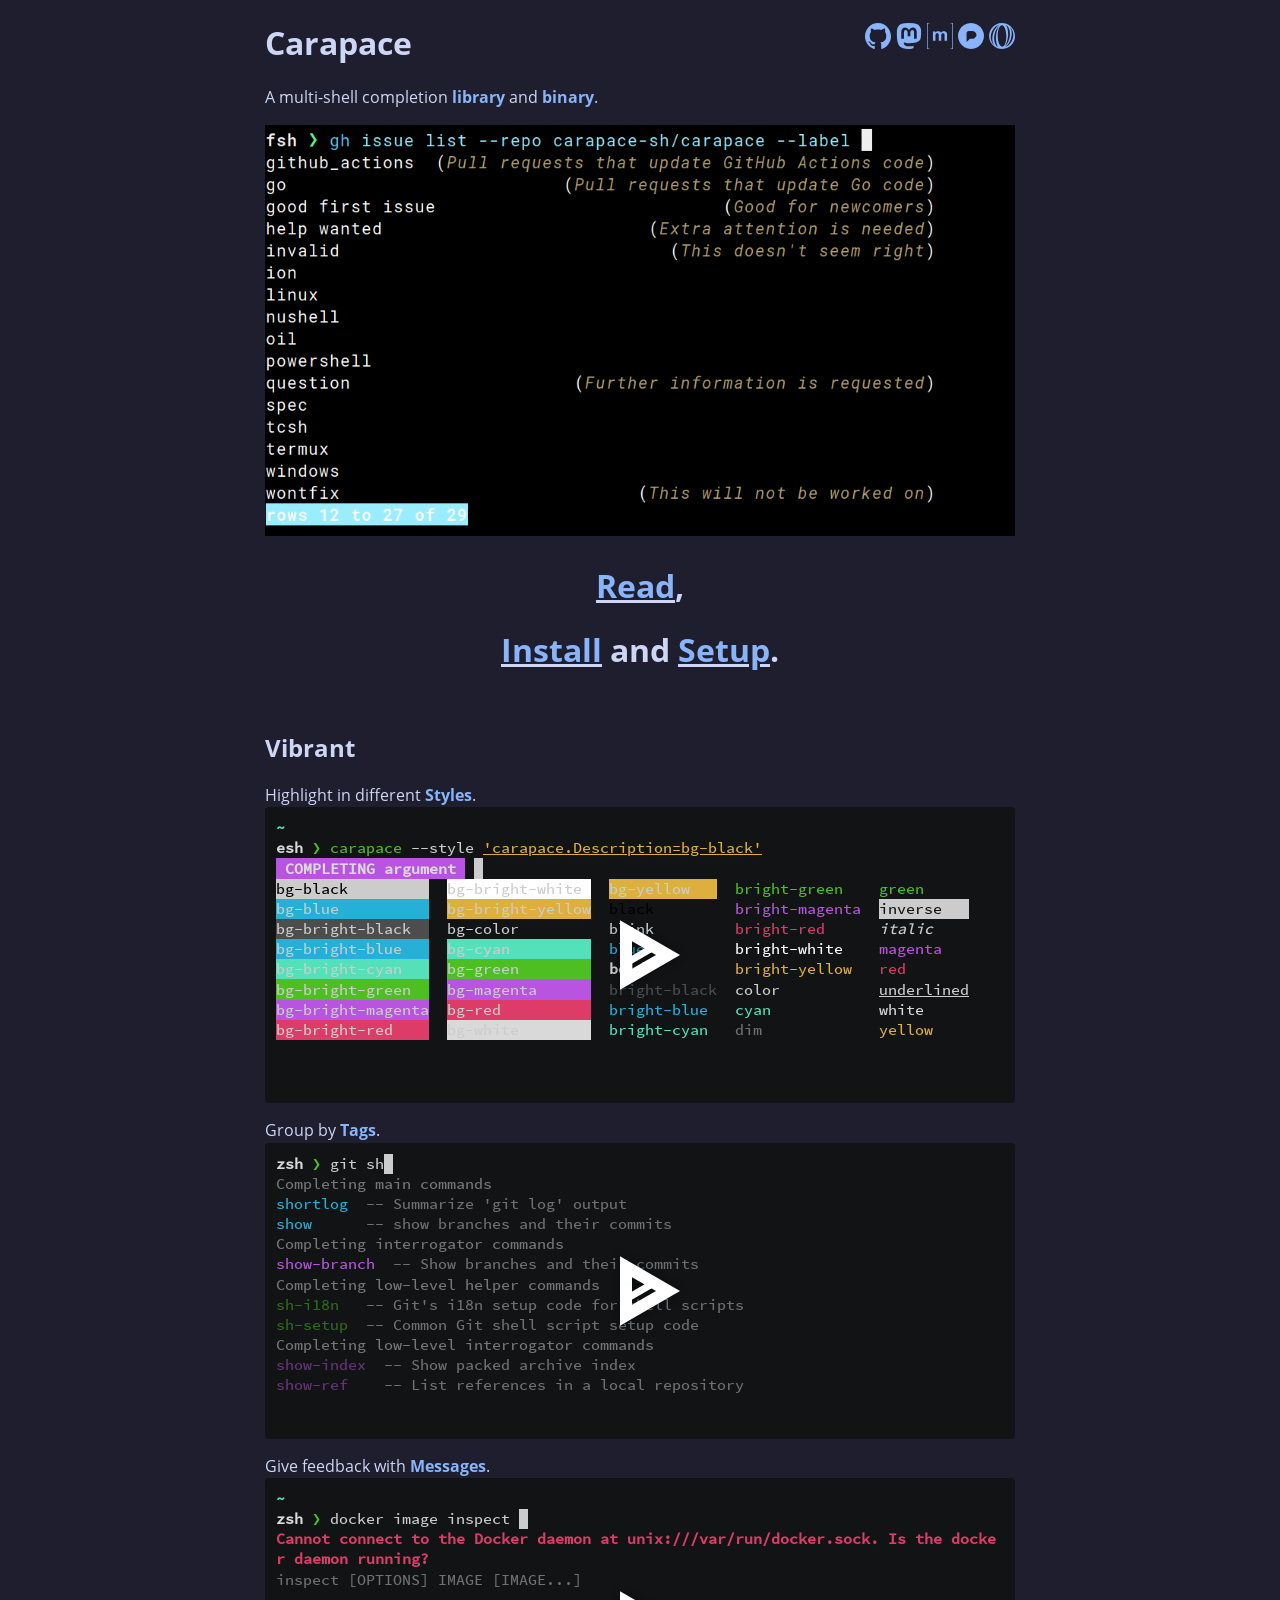
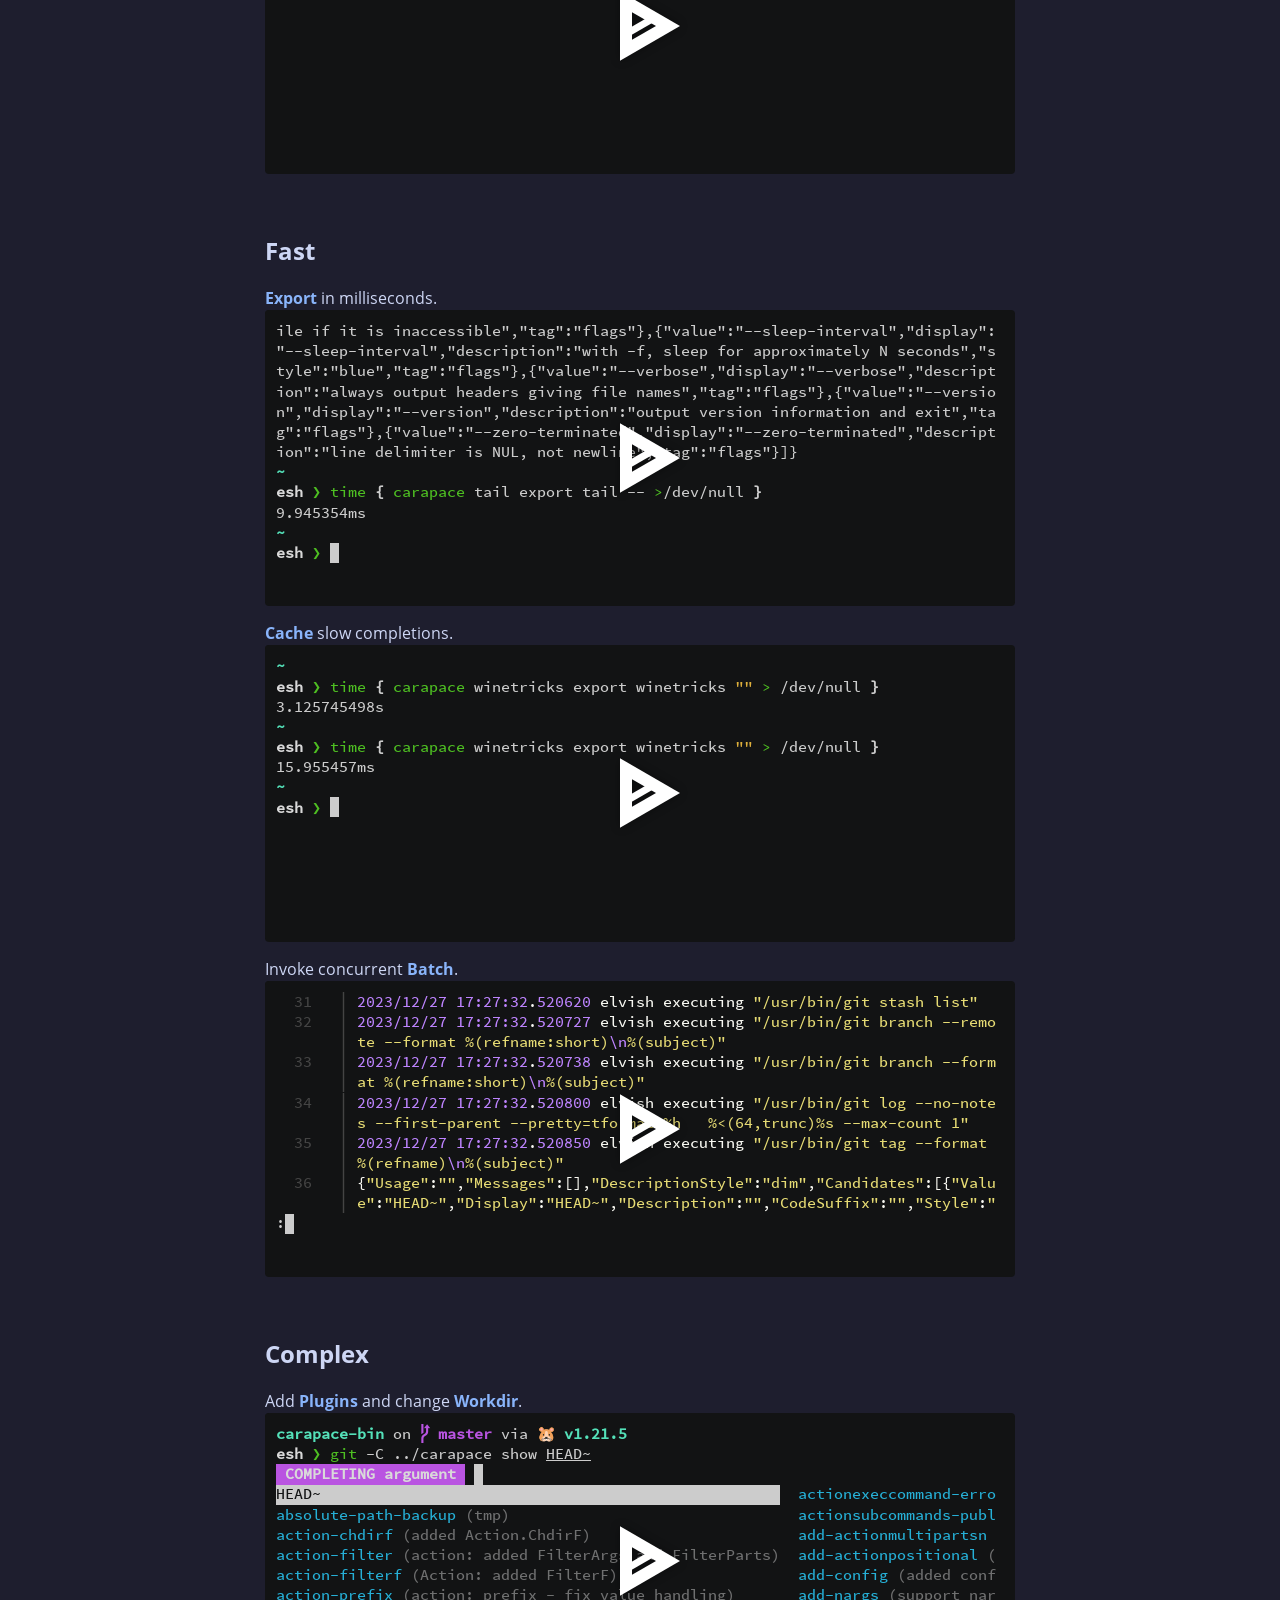
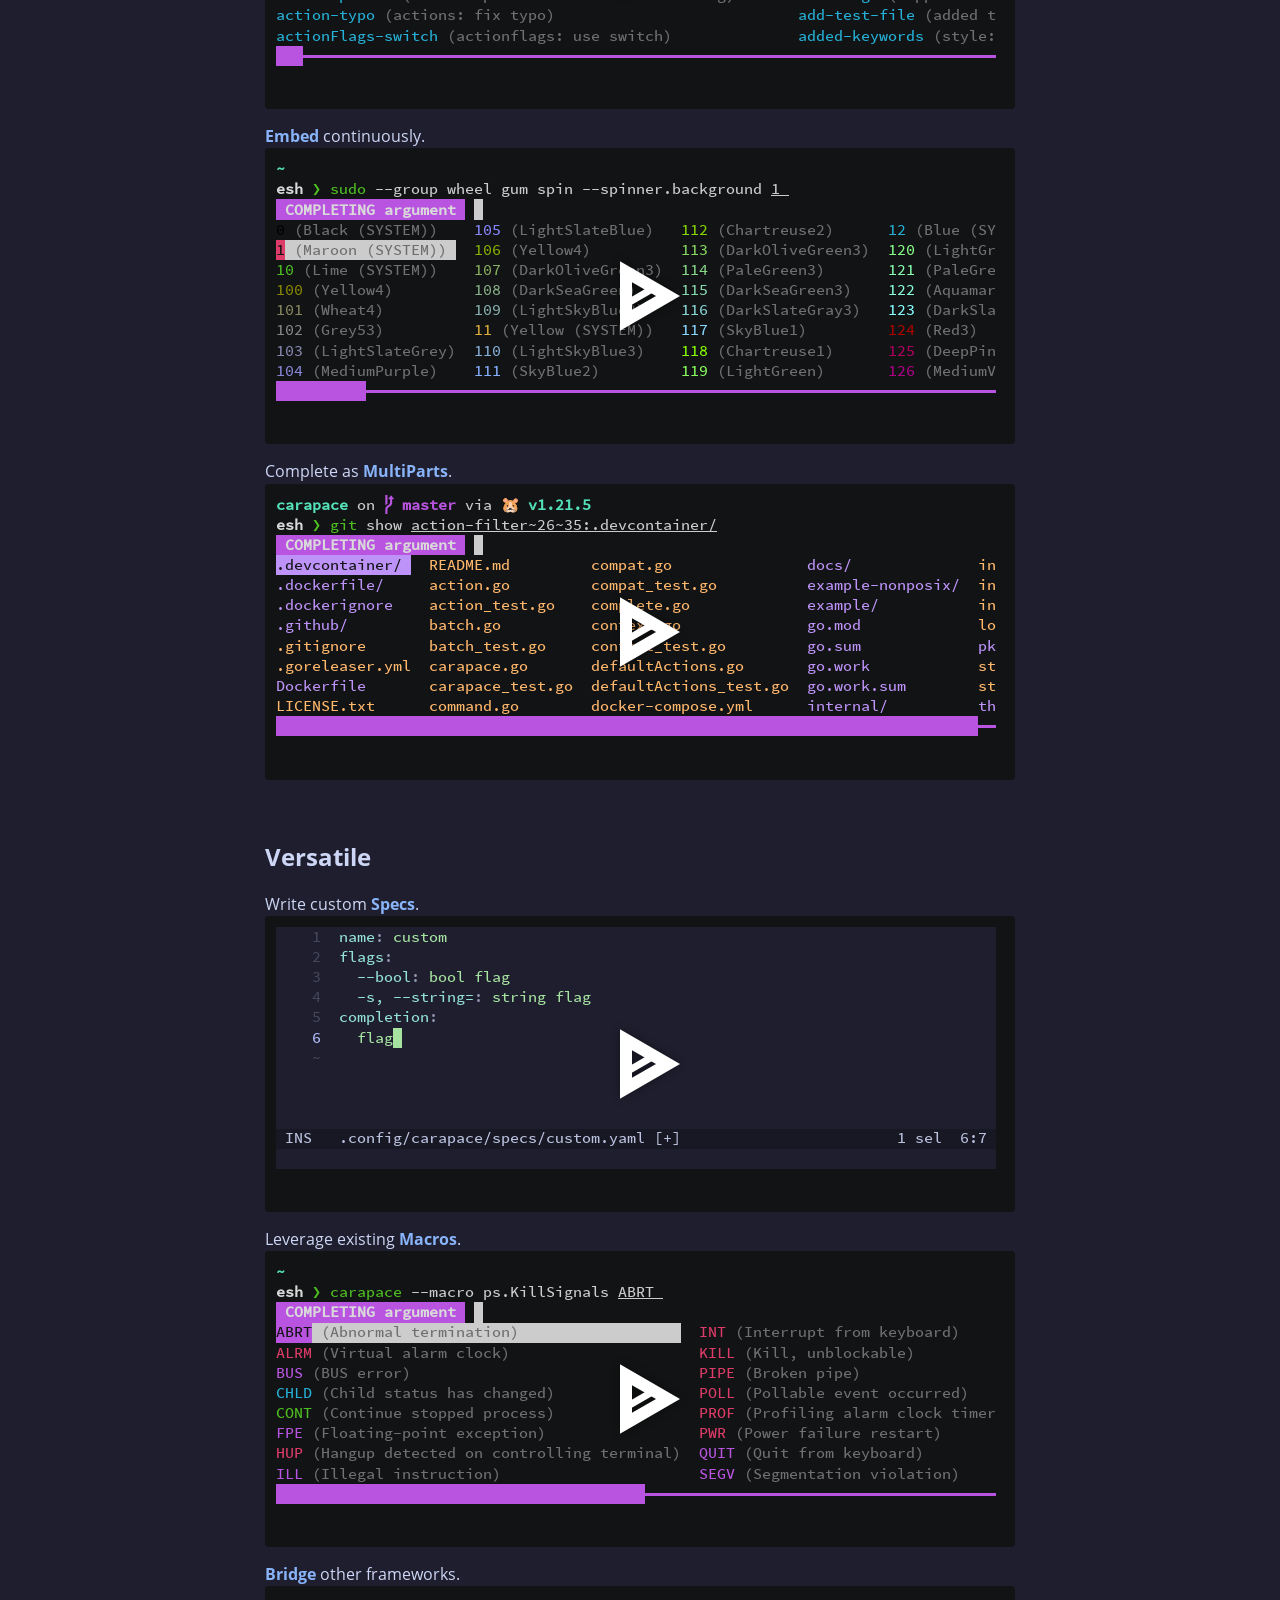
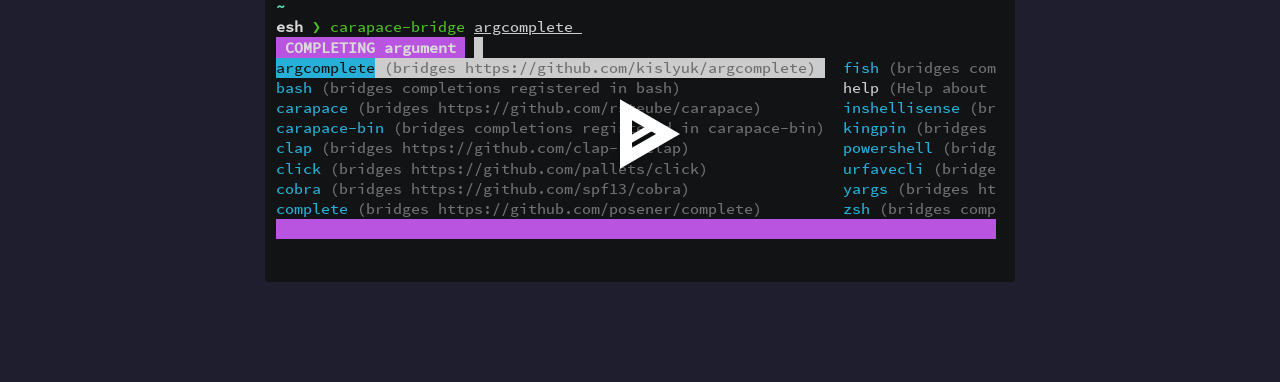
==== commit e66b6aa5: "initial commit [ci skip]" ====
--- a/index.html
+++ b/index.html
@@ -177,9 +177,7 @@
                     <main>
                         <link rel="stylesheet" href="asciinema/asciinema-player.css">
 <script src="asciinema/asciinema-player.min.js"></script>
-<h1 id="carapace"><a class="header" href="#carapace">Carapace </a>
-<div style="float:right;"><a href="https://github.com/carapace-sh"><img height="26em" src="icons/github.svg" /></a> <a href="https://mastodon.social/@carapace_sh"><img height="26em" src="icons/mastodon.svg" /></a> <a href="https://matrix.to/#/%23carapace-sh:matrix.org"><img height="26em" src="icons/matrix.svg" /></a> <a href="https://pixelfed.social/carapace_sh"><img height="26em" src="icons/pixelfed.svg" /></a> <a href="https://polar.sh/carapace-sh"><img height="26em" src="icons/polar.svg" /></a></div>
-</h1>
+<h1 id="carapace"><a class="header" href="#carapace">Carapace</a> <span class="carapace-title-icons"><a href="https://github.com/carapace-sh" aria-label="GitHub"><img height="26" src="icons/github.svg" alt="GitHub" /></a><a href="https://mastodon.social/@carapace_sh" aria-label="Mastodon"><img height="26" src="icons/mastodon.svg" alt="Mastodon" /></a><a href="https://matrix.to/#/%23carapace-sh:matrix.org" aria-label="Matrix"><img height="26" src="icons/matrix.svg" alt="Matrix" /></a><a href="https://pixelfed.social/carapace_sh" aria-label="Pixelfed"><img height="26" src="icons/pixelfed.svg" alt="Pixelfed" /></a><a href="https://polar.sh/carapace-sh" aria-label="Polar"><img height="26" src="icons/polar.svg" alt="Polar" /></a></span></h1>
 
 <p>A multi-shell completion <strong><a href="https://github.com/carapace-sh/carapace">library</a></strong> and <strong><a href="https://github.com/carapace-sh/carapace-bin">binary</a></strong>.</p>
 <p><label class="checkbox-label"><input class="checkbox-img" type="checkbox"><img src="./opengraph.png" alt=""><span class="img-wrapper"><img src="./opengraph.png" alt=""></span></label></p>
--- a/theme/custom.css
+++ b/theme/custom.css
@@ -8,4 +8,32 @@
 
 #menu-bar-hover-placeholder {
   position: relative;
+  pointer-events: none;
+  height: 0;
 }
+
+/* Homepage title icons */
+#carapace > .carapace-title-icons,
+h1#carapace .carapace-title-icons {
+  float: right;
+  display: inline-flex;
+  align-items: center;
+  gap: 0.5rem;
+  margin-left: 1rem;
+  margin-top: 0.15rem;
+  position: relative;
+  z-index: 99999;
+}
+.carapace-title-icons a {
+  display: inline-flex;
+  align-items: center;
+  position: relative;
+  z-index: 99999;
+  pointer-events: auto;
+}
+.carapace-title-icons img {
+  display: block;
+  height: 26px;
+  width: auto;
+  pointer-events: auto;
+}
